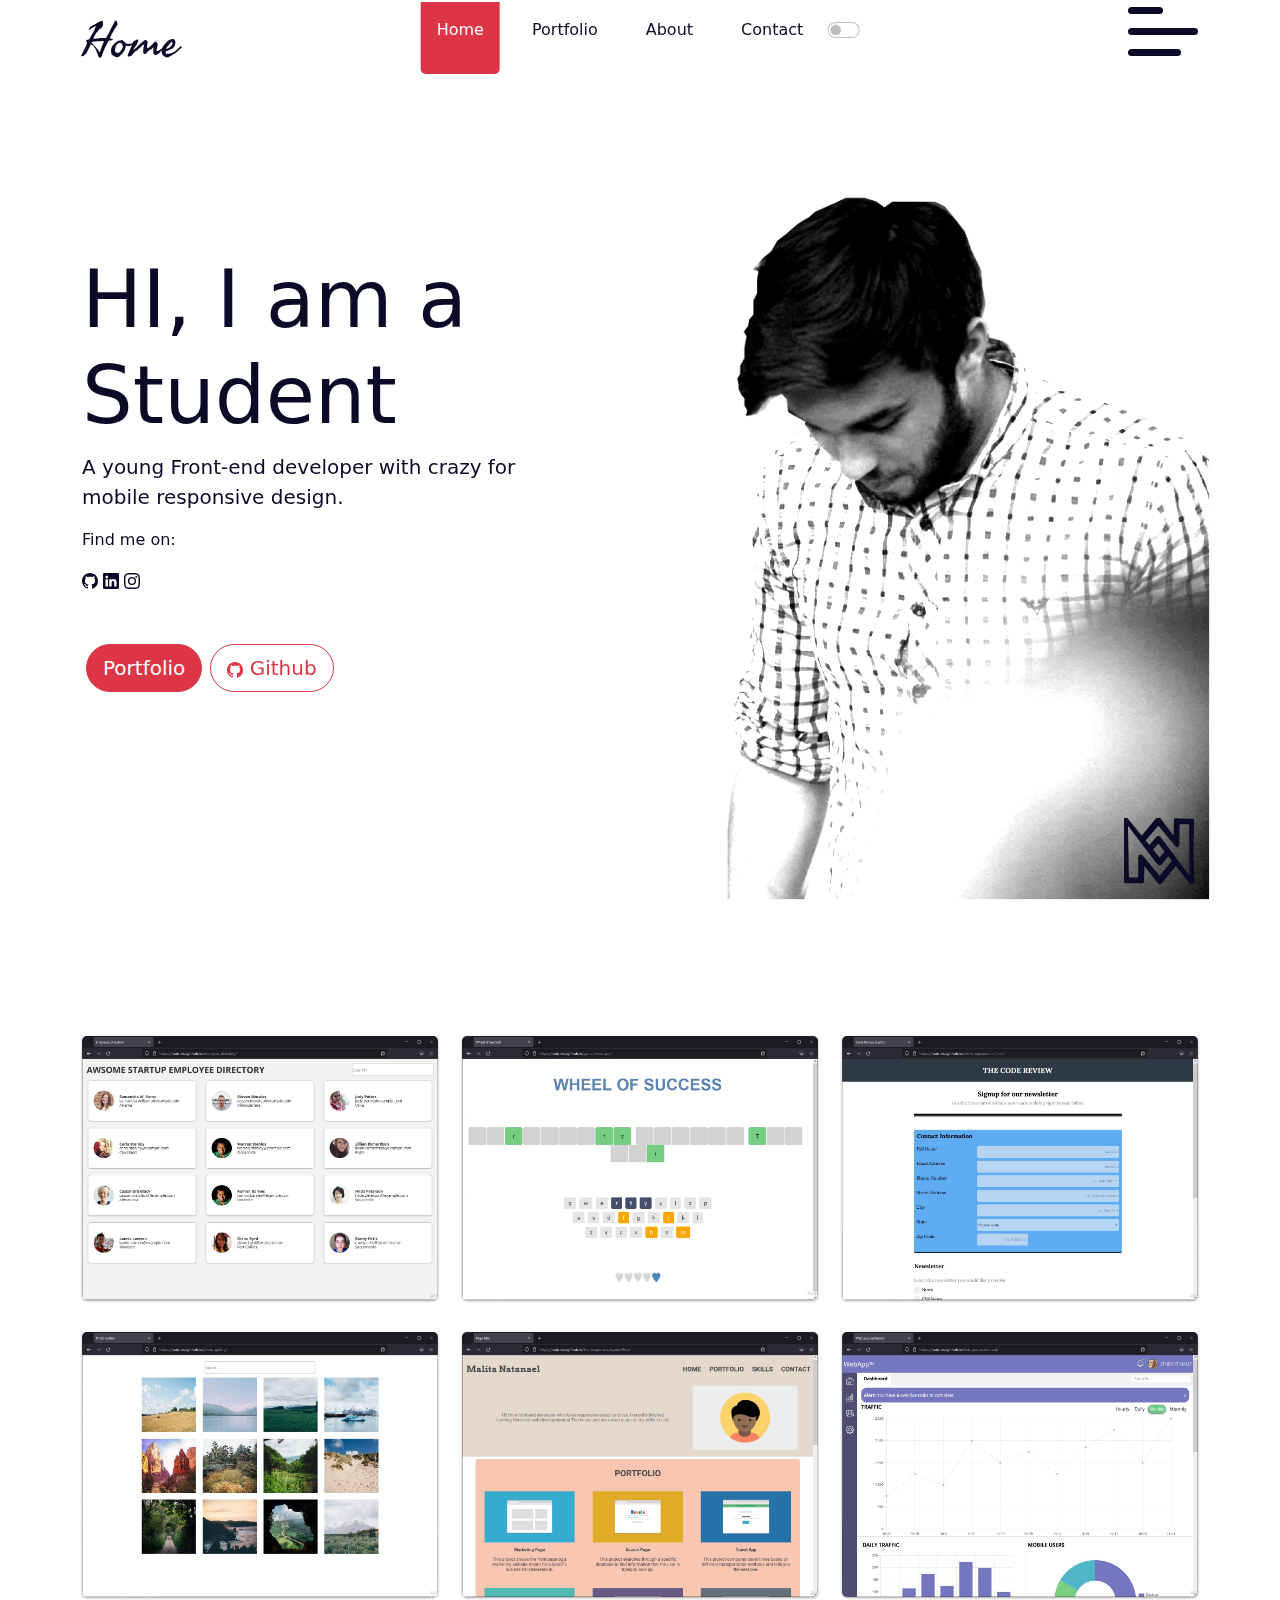
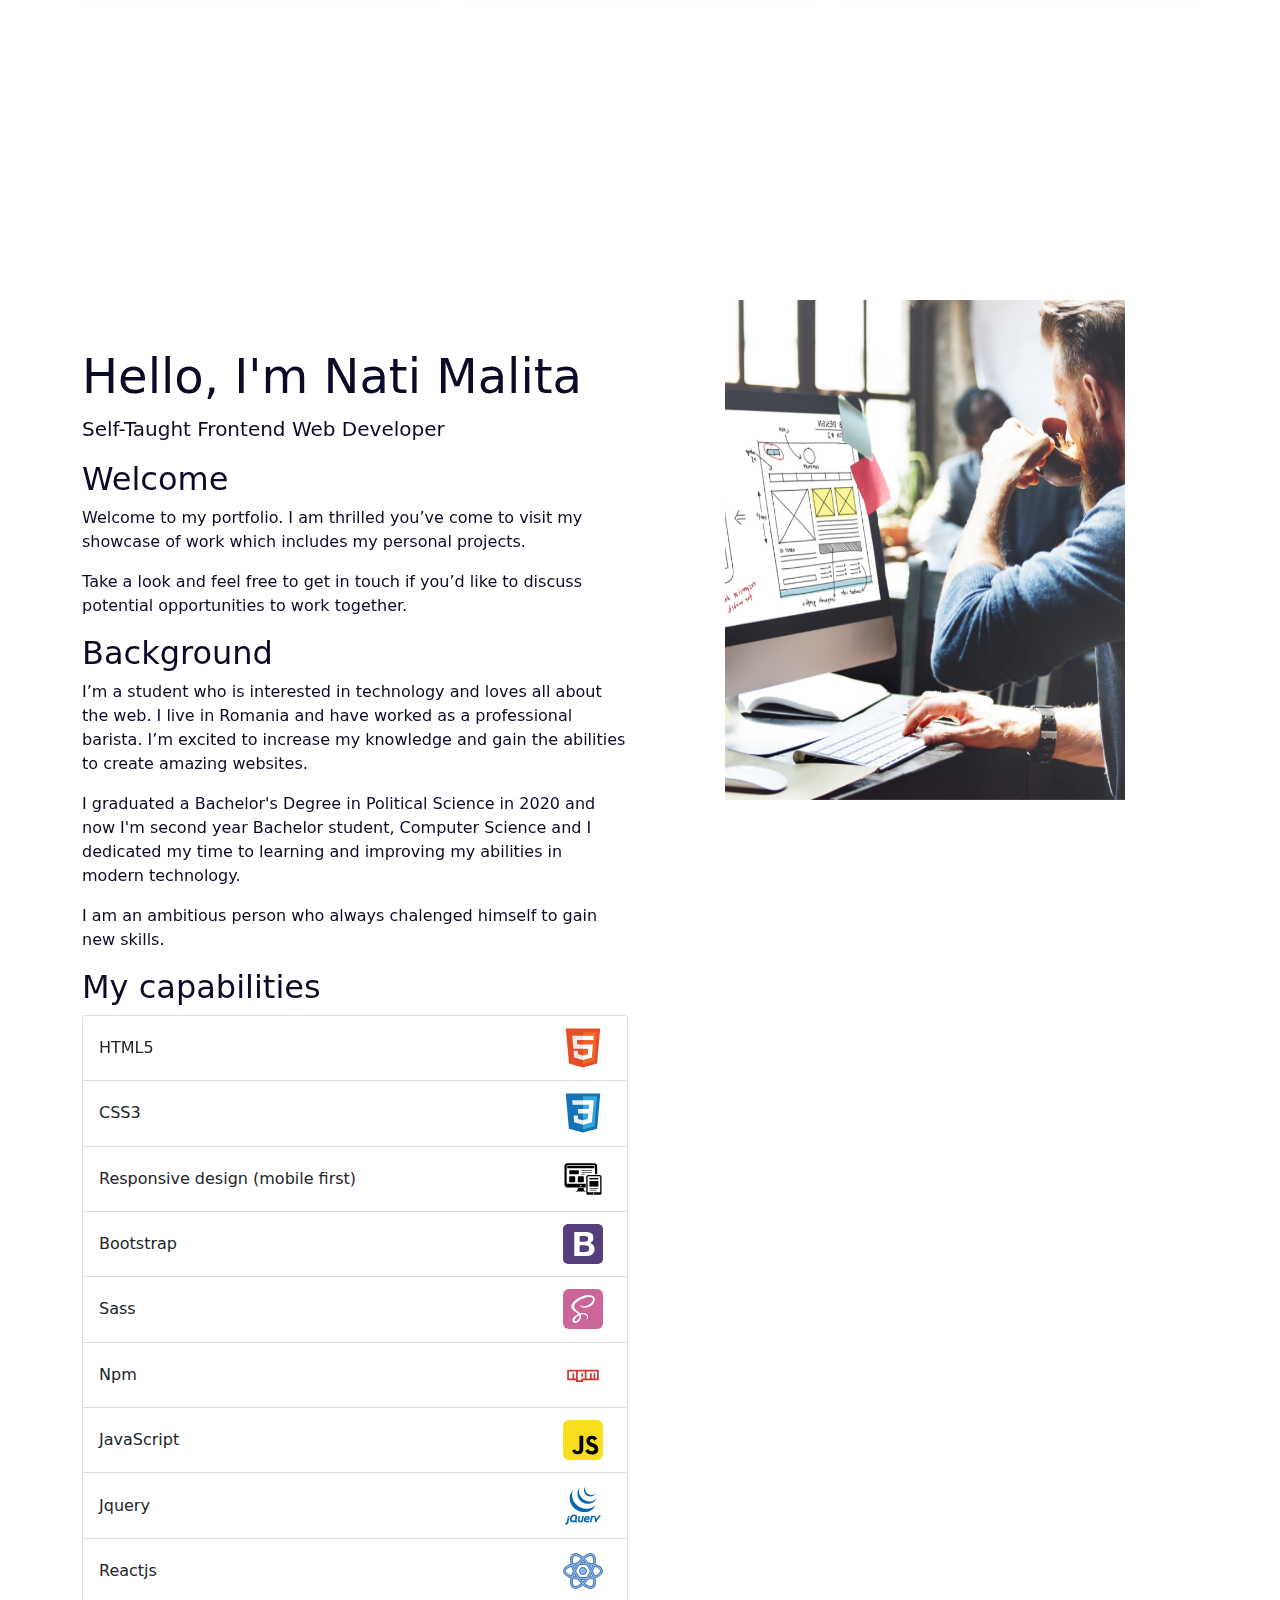
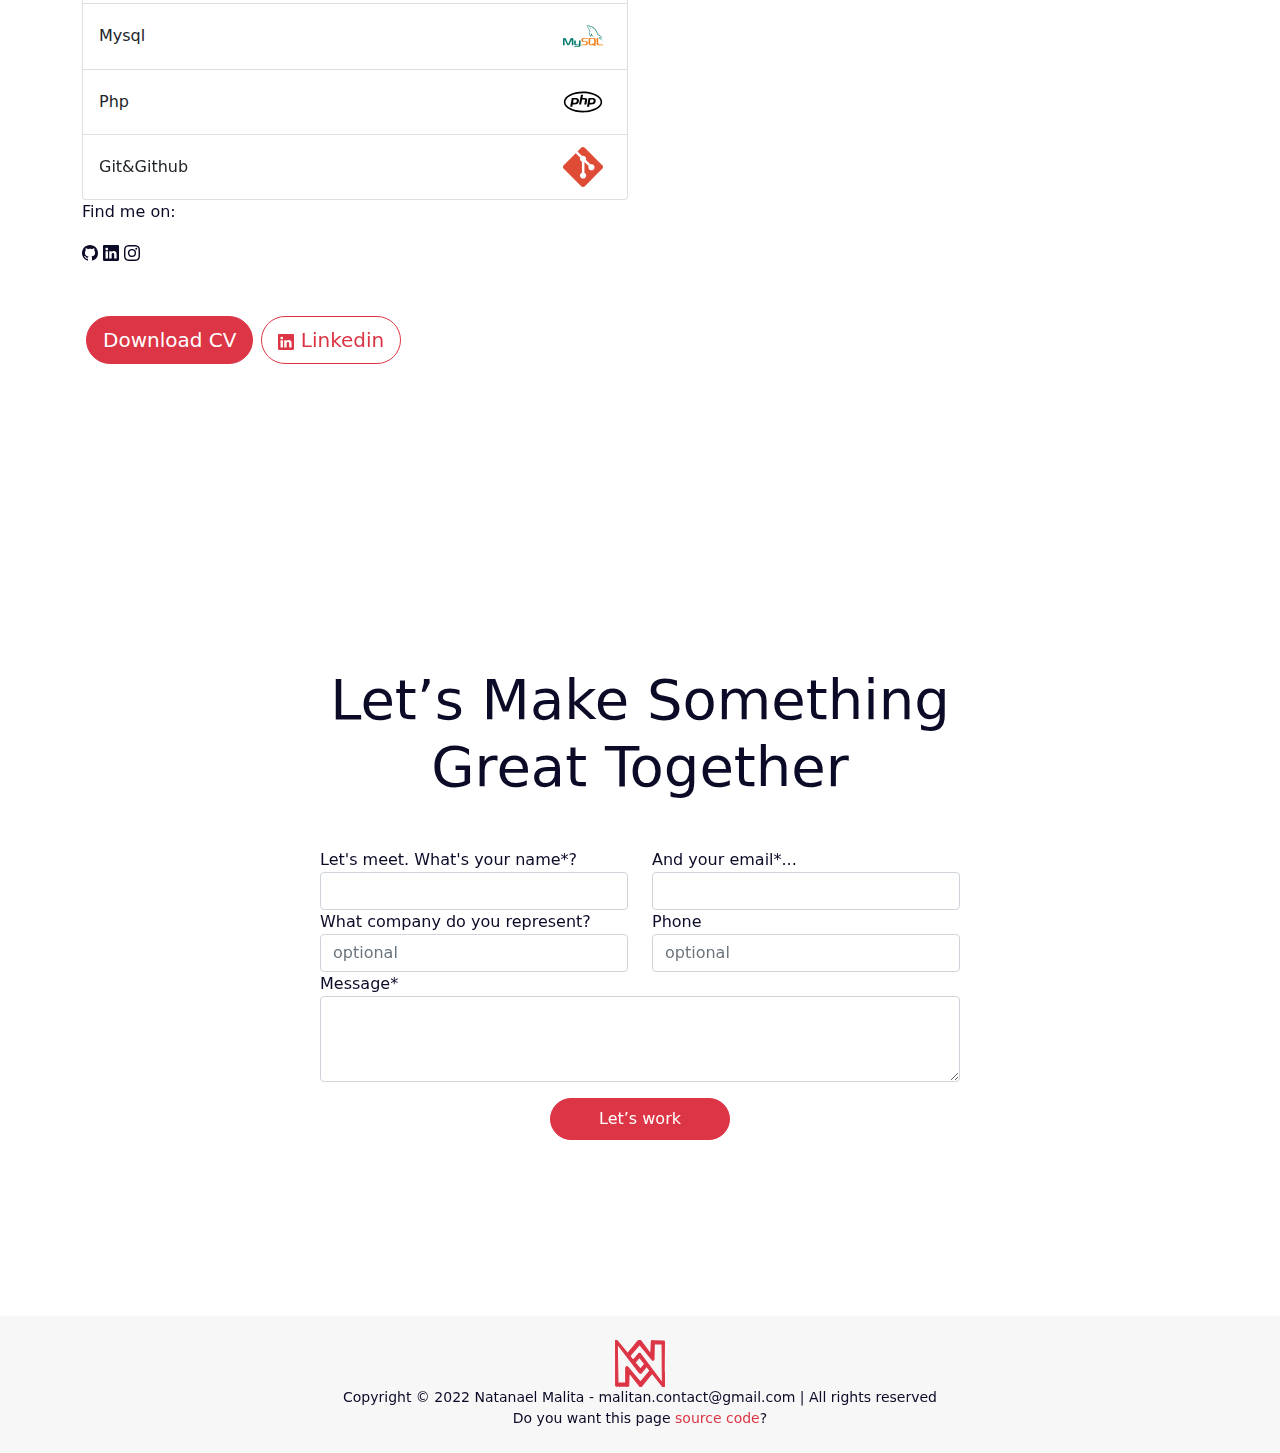
==== index.html @ 8d75c2e4 "copyright" ====
<!doctype html><html lang="en"><head><meta charset="UTF-8"/><meta http-equiv="X-UA-Compatible" content="IE=edge"/><meta name="viewport" content="width=device-width,initial-scale=1"/><title>Personal Portfolio</title><link rel="shortcut icon" href="assets/favicon.ico"><link rel="icon" type="image/png" sizes="16x16" href="assets/favicon-16x16.png"><link rel="icon" type="image/png" sizes="32x32" href="assets/favicon-32x32.png"><link rel="icon" type="image/png" sizes="48x48" href="assets/favicon-48x48.png"><link rel="manifest" href="assets/manifest.json"><meta name="mobile-web-app-capable" content="yes"><meta name="theme-color" content="#fff"><meta name="application-name" content="webpack-intro"><link rel="apple-touch-icon" sizes="57x57" href="assets/apple-touch-icon-57x57.png"><link rel="apple-touch-icon" sizes="60x60" href="assets/apple-touch-icon-60x60.png"><link rel="apple-touch-icon" sizes="72x72" href="assets/apple-touch-icon-72x72.png"><link rel="apple-touch-icon" sizes="76x76" href="assets/apple-touch-icon-76x76.png"><link rel="apple-touch-icon" sizes="114x114" href="assets/apple-touch-icon-114x114.png"><link rel="apple-touch-icon" sizes="120x120" href="assets/apple-touch-icon-120x120.png"><link rel="apple-touch-icon" sizes="144x144" href="assets/apple-touch-icon-144x144.png"><link rel="apple-touch-icon" sizes="152x152" href="assets/apple-touch-icon-152x152.png"><link rel="apple-touch-icon" sizes="167x167" href="assets/apple-touch-icon-167x167.png"><link rel="apple-touch-icon" sizes="180x180" href="assets/apple-touch-icon-180x180.png"><link rel="apple-touch-icon" sizes="1024x1024" href="assets/apple-touch-icon-1024x1024.png"><meta name="apple-mobile-web-app-capable" content="yes"><meta name="apple-mobile-web-app-status-bar-style" content="black-translucent"><meta name="apple-mobile-web-app-title" content="webpack-intro"><link rel="apple-touch-startup-image" media="(device-width: 320px) and (device-height: 568px) and (-webkit-device-pixel-ratio: 2) and (orientation: portrait)" href="assets/apple-touch-startup-image-640x1136.png"><link rel="apple-touch-startup-image" media="(device-width: 375px) and (device-height: 667px) and (-webkit-device-pixel-ratio: 2) and (orientation: portrait)" href="assets/apple-touch-startup-image-750x1334.png"><link rel="apple-touch-startup-image" media="(device-width: 414px) and (device-height: 896px) and (-webkit-device-pixel-ratio: 2) and (orientation: portrait)" href="assets/apple-touch-startup-image-828x1792.png"><link rel="apple-touch-startup-image" media="(device-width: 375px) and (device-height: 812px) and (-webkit-device-pixel-ratio: 3) and (orientation: portrait)" href="assets/apple-touch-startup-image-1125x2436.png"><link rel="apple-touch-startup-image" media="(device-width: 414px) and (device-height: 736px) and (-webkit-device-pixel-ratio: 3) and (orientation: portrait)" href="assets/apple-touch-startup-image-1242x2208.png"><link rel="apple-touch-startup-image" media="(device-width: 414px) and (device-height: 896px) and (-webkit-device-pixel-ratio: 3) and (orientation: portrait)" href="assets/apple-touch-startup-image-1242x2688.png"><link rel="apple-touch-startup-image" media="(device-width: 768px) and (device-height: 1024px) and (-webkit-device-pixel-ratio: 2) and (orientation: portrait)" href="assets/apple-touch-startup-image-1536x2048.png"><link rel="apple-touch-startup-image" media="(device-width: 834px) and (device-height: 1112px) and (-webkit-device-pixel-ratio: 2) and (orientation: portrait)" href="assets/apple-touch-startup-image-1668x2224.png"><link rel="apple-touch-startup-image" media="(device-width: 834px) and (device-height: 1194px) and (-webkit-device-pixel-ratio: 2) and (orientation: portrait)" href="assets/apple-touch-startup-image-1668x2388.png"><link rel="apple-touch-startup-image" media="(device-width: 1024px) and (device-height: 1366px) and (-webkit-device-pixel-ratio: 2) and (orientation: portrait)" href="assets/apple-touch-startup-image-2048x2732.png"><link rel="apple-touch-startup-image" media="(device-width: 810px) and (device-height: 1080px) and (-webkit-device-pixel-ratio: 2) and (orientation: portrait)" href="assets/apple-touch-startup-image-1620x2160.png"><link rel="apple-touch-startup-image" media="(device-width: 320px) and (device-height: 568px) and (-webkit-device-pixel-ratio: 2) and (orientation: landscape)" href="assets/apple-touch-startup-image-1136x640.png"><link rel="apple-touch-startup-image" media="(device-width: 375px) and (device-height: 667px) and (-webkit-device-pixel-ratio: 2) and (orientation: landscape)" href="assets/apple-touch-startup-image-1334x750.png"><link rel="apple-touch-startup-image" media="(device-width: 414px) and (device-height: 896px) and (-webkit-device-pixel-ratio: 2) and (orientation: landscape)" href="assets/apple-touch-startup-image-1792x828.png"><link rel="apple-touch-startup-image" media="(device-width: 375px) and (device-height: 812px) and (-webkit-device-pixel-ratio: 3) and (orientation: landscape)" href="assets/apple-touch-startup-image-2436x1125.png"><link rel="apple-touch-startup-image" media="(device-width: 414px) and (device-height: 736px) and (-webkit-device-pixel-ratio: 3) and (orientation: landscape)" href="assets/apple-touch-startup-image-2208x1242.png"><link rel="apple-touch-startup-image" media="(device-width: 414px) and (device-height: 896px) and (-webkit-device-pixel-ratio: 3) and (orientation: landscape)" href="assets/apple-touch-startup-image-2688x1242.png"><link rel="apple-touch-startup-image" media="(device-width: 768px) and (device-height: 1024px) and (-webkit-device-pixel-ratio: 2) and (orientation: landscape)" href="assets/apple-touch-startup-image-2048x1536.png"><link rel="apple-touch-startup-image" media="(device-width: 834px) and (device-height: 1112px) and (-webkit-device-pixel-ratio: 2) and (orientation: landscape)" href="assets/apple-touch-startup-image-2224x1668.png"><link rel="apple-touch-startup-image" media="(device-width: 834px) and (device-height: 1194px) and (-webkit-device-pixel-ratio: 2) and (orientation: landscape)" href="assets/apple-touch-startup-image-2388x1668.png"><link rel="apple-touch-startup-image" media="(device-width: 1024px) and (device-height: 1366px) and (-webkit-device-pixel-ratio: 2) and (orientation: landscape)" href="assets/apple-touch-startup-image-2732x2048.png"><link rel="apple-touch-startup-image" media="(device-width: 810px) and (device-height: 1080px) and (-webkit-device-pixel-ratio: 2) and (orientation: landscape)" href="assets/apple-touch-startup-image-2160x1620.png"><link rel="icon" type="image/png" sizes="228x228" href="assets/coast-228x228.png"><meta name="msapplication-TileColor" content="#fff"><meta name="msapplication-TileImage" content="assets/mstile-144x144.png"><meta name="msapplication-config" content="assets/browserconfig.xml"><link rel="yandex-tableau-widget" href="assets/yandex-browser-manifest.json"><script defer="defer" src="main.8b323dcb4fefa614bff6.js"></script><link href="main.css" rel="stylesheet"></head><body class="theme-light" data-bs-spy="scroll" data-bs-target=".custom-nav-group" data-bs-offset="100" tabindex="0"><nav id="navbar-main" class="navbar-custom fixed-top"><div class="container d-flex"><a class="navbar-brand" href="#portfolio">Portfolio</a><div class="nav-link custom-nav-group ms-auto navbar-links d-flex flex-column align-items-center flex-md-row align-items-md-stretch"><a class="nav-link custom-nav-link hook-logo" aria-current="page" href="#hero">Home</a> <a class="nav-link custom-nav-link" href="#portfolio">Portfolio</a> <a class="nav-link custom-nav-link" href="#about">About</a> <a class="nav-link custom-nav-link" href="#contact">Contact</a> <a class="nav-link custom-nav-link hook-logo-footer" href="#footer" style="display: none;"></a><div class="form-check form-switch my-3"><input class="form-check-input" type="checkbox" id="switch-theme"></div></div><label class="hamburger-label ms-auto" for="hamburger-button"><input type="checkbox" id="hamburger-button"/> <span></span> <span></span> <span></span></label></div></nav><header></header><section id="hero"><div class="container"><div class="row"><div class="col-lg-5 d-flex flex-column justify-content-lg-center my-5 hero-text-group"><h1 class="display-1 mt-5">HI, I am a <span>Student</span></h1><p class="lead">A young <strong>Front-end</strong> developer with crazy for mobile responsive design.</p><div class="find-me"><p>Find me on:</p><a href="https://github.com/nate-mal" target="_blank"><svg xmlns="http://www.w3.org/2000/svg" width="16" height="16" fill="currentColor" class="bi bi-github" viewBox="0 0 16 16"><path d="M8 0C3.58 0 0 3.58 0 8c0 3.54 2.29 6.53 5.47 7.59.4.07.55-.17.55-.38 0-.19-.01-.82-.01-1.49-2.01.37-2.53-.49-2.69-.94-.09-.23-.48-.94-.82-1.13-.28-.15-.68-.52-.01-.53.63-.01 1.08.58 1.23.82.72 1.21 1.87.87 2.33.66.07-.52.28-.87.51-1.07-1.78-.2-3.64-.89-3.64-3.95 0-.87.31-1.59.82-2.15-.08-.2-.36-1.02.08-2.12 0 0 .67-.21 2.2.82.64-.18 1.32-.27 2-.27.68 0 1.36.09 2 .27 1.53-1.04 2.2-.82 2.2-.82.44 1.1.16 1.92.08 2.12.51.56.82 1.27.82 2.15 0 3.07-1.87 3.75-3.65 3.95.29.25.54.73.54 1.48 0 1.07-.01 1.93-.01 2.2 0 .21.15.46.55.38A8.012 8.012 0 0 0 16 8c0-4.42-3.58-8-8-8z"/></svg> </a><a href="https://www.linkedin.com/in/natanael-malita-4b4841199" target="_blank"><svg xmlns="http://www.w3.org/2000/svg" width="16" height="16" fill="currentColor" class="bi bi-linkedin" viewBox="0 0 16 16"><path d="M0 1.146C0 .513.526 0 1.175 0h13.65C15.474 0 16 .513 16 1.146v13.708c0 .633-.526 1.146-1.175 1.146H1.175C.526 16 0 15.487 0 14.854V1.146zm4.943 12.248V6.169H2.542v7.225h2.401zm-1.2-8.212c.837 0 1.358-.554 1.358-1.248-.015-.709-.52-1.248-1.342-1.248-.822 0-1.359.54-1.359 1.248 0 .694.521 1.248 1.327 1.248h.016zm4.908 8.212V9.359c0-.216.016-.432.08-.586.173-.431.568-.878 1.232-.878.869 0 1.216.662 1.216 1.634v3.865h2.401V9.25c0-2.22-1.184-3.252-2.764-3.252-1.274 0-1.845.7-2.165 1.193v.025h-.016a5.54 5.54 0 0 1 .016-.025V6.169h-2.4c.03.678 0 7.225 0 7.225h2.4z"/></svg> </a><a href="https://www.instagram.com/natanaelmalita97/" target="_blank"><svg xmlns="http://www.w3.org/2000/svg" width="16" height="16" fill="currentColor" class="bi bi-instagram" viewBox="0 0 16 16"><path d="M8 0C5.829 0 5.556.01 4.703.048 3.85.088 3.269.222 2.76.42a3.917 3.917 0 0 0-1.417.923A3.927 3.927 0 0 0 .42 2.76C.222 3.268.087 3.85.048 4.7.01 5.555 0 5.827 0 8.001c0 2.172.01 2.444.048 3.297.04.852.174 1.433.372 1.942.205.526.478.972.923 1.417.444.445.89.719 1.416.923.51.198 1.09.333 1.942.372C5.555 15.99 5.827 16 8 16s2.444-.01 3.298-.048c.851-.04 1.434-.174 1.943-.372a3.916 3.916 0 0 0 1.416-.923c.445-.445.718-.891.923-1.417.197-.509.332-1.09.372-1.942C15.99 10.445 16 10.173 16 8s-.01-2.445-.048-3.299c-.04-.851-.175-1.433-.372-1.941a3.926 3.926 0 0 0-.923-1.417A3.911 3.911 0 0 0 13.24.42c-.51-.198-1.092-.333-1.943-.372C10.443.01 10.172 0 7.998 0h.003zm-.717 1.442h.718c2.136 0 2.389.007 3.232.046.78.035 1.204.166 1.486.275.373.145.64.319.92.599.28.28.453.546.598.92.11.281.24.705.275 1.485.039.843.047 1.096.047 3.231s-.008 2.389-.047 3.232c-.035.78-.166 1.203-.275 1.485a2.47 2.47 0 0 1-.599.919c-.28.28-.546.453-.92.598-.28.11-.704.24-1.485.276-.843.038-1.096.047-3.232.047s-2.39-.009-3.233-.047c-.78-.036-1.203-.166-1.485-.276a2.478 2.478 0 0 1-.92-.598 2.48 2.48 0 0 1-.6-.92c-.109-.281-.24-.705-.275-1.485-.038-.843-.046-1.096-.046-3.233 0-2.136.008-2.388.046-3.231.036-.78.166-1.204.276-1.486.145-.373.319-.64.599-.92.28-.28.546-.453.92-.598.282-.11.705-.24 1.485-.276.738-.034 1.024-.044 2.515-.045v.002zm4.988 1.328a.96.96 0 1 0 0 1.92.96.96 0 0 0 0-1.92zm-4.27 1.122a4.109 4.109 0 1 0 0 8.217 4.109 4.109 0 0 0 0-8.217zm0 1.441a2.667 2.667 0 1 1 0 5.334 2.667 2.667 0 0 1 0-5.334z"/></svg></a></div><div class="d-flex flex-column align-items-center align-items-md-start"><div class="mt-5"><a href="#portfolio" class="btn btn-danger btn-lg m-1">Portfolio </a><a href="https://github.com/nate-mal" target="_blank" class="btn btn-outline-danger btn-lg m-1"><svg xmlns="http://www.w3.org/2000/svg" width="16" height="16" fill="currentColor" class="bi bi-github" viewBox="0 0 16 16"><path d="M8 0C3.58 0 0 3.58 0 8c0 3.54 2.29 6.53 5.47 7.59.4.07.55-.17.55-.38 0-.19-.01-.82-.01-1.49-2.01.37-2.53-.49-2.69-.94-.09-.23-.48-.94-.82-1.13-.28-.15-.68-.52-.01-.53.63-.01 1.08.58 1.23.82.72 1.21 1.87.87 2.33.66.07-.52.28-.87.51-1.07-1.78-.2-3.64-.89-3.64-3.95 0-.87.31-1.59.82-2.15-.08-.2-.36-1.02.08-2.12 0 0 .67-.21 2.2.82.64-.18 1.32-.27 2-.27.68 0 1.36.09 2 .27 1.53-1.04 2.2-.82 2.2-.82.44 1.1.16 1.92.08 2.12.51.56.82 1.27.82 2.15 0 3.07-1.87 3.75-3.65 3.95.29.25.54.73.54 1.48 0 1.07-.01 1.93-.01 2.2 0 .21.15.46.55.38A8.012 8.012 0 0 0 16 8c0-4.42-3.58-8-8-8z"/></svg> Github</a></div></div></div><div id="avatar" class="avatar-wrapper col-lg"><img class="avatar"/> <svg class="logo" xmlns="http://www.w3.org/2000/svg" viewBox="0 0 234.786 220.517"><g data-name="Layer 2"><g fill="currentColor" data-name="Layer 1"><path class="path" stroke="currentColor" stroke-width="5" d="M58.243 219.092H5.323c-.4-.611-1.76-.513-3.06-1.613a6.852 6.852 0 0 1-2-4.178V9.217c-.876-3.5.5-7.259 3.22-8.8a5.194 5.194 0 0 1 6.48 2.2l109.52 134.152 20.88-24.777 9.12 11.142-26.2 32.25a7.048 7.048 0 0 1-4.32 1.026 8.534 8.534 0 0 1-6-3.959l-102.24-134 3.24 183.533h36.26v-69.638c.45-2.639 1.46-5.278 3.34-6.6a4.511 4.511 0 0 1 6.12.88l59.76 70.862 46.08-54.979 10.08 12.315-49.4 61.088a7.73 7.73 0 0 1-6 3.225 8.1 8.1 0 0 1-6.48-4.105l-47.52-61.573-1.48 58.5a8.234 8.234 0 0 1-2.16 4.692c-1.82 1.879-3.86 1.818-4.32 2.441Z" data-name="Path 60"/><path class="path" stroke="currentColor" stroke-width="5" d="m176.887 1.635 52.91.781a4.059 4.059 0 0 1 3.05.988 6.292 6.292 0 0 1 1.94 4.209l-2 203.753c.92 3.189-.2 6.722-2.638 8.327s-5.473.806-7.152-1.885q-54-67.787-108.11-135.563l-21.12 24.511-9-11.256 26.47-31.82a7.077 7.077 0 0 1 4.33-.964 8.6 8.6 0 0 1 6 4.038l100.92 135.303-1.49-183.231-36.71-.976-1.05 69.825a6.8 6.8 0 0 1-2.687 6.632 4.486 4.486 0 0 1-6-1.044l-59.063-71.582L68.867 75.9l-10-12.445 50-60.321A7.657 7.657 0 0 1 114.937 0a8.183 8.183 0 0 1 6.44 4.2l46.91 62.224 2-58.393a8.11 8.11 0 0 1 2.2-4.648 5.63 5.63 0 0 1 4.4-1.745Z" data-name="Path 61"/></g></g></svg></div></div></div></section><section id="portfolio"></section><section id="about"><div class="container"><div class="row"><div class="col-lg-6 d-flex flex-column justify-content-lg-center my-5 hero-text-group"><h1 class="display-5">Hello, I'm <span>Nati Malita</span></h1><p class="lead">Self-Taught Frontend Web Developer</p><h2>Welcome</h2><p>Welcome to my portfolio. I am thrilled you’ve come to visit my showcase of work which includes my personal projects.</p><p>Take a look and feel free to get in touch if you’d like to discuss potential opportunities to work together.</p><article><h2>Background</h2><p>I’m a student who is interested in technology and loves all about the web. I live in Romania and have worked as a professional barista. I’m excited to increase my knowledge and gain the abilities to create amazing websites.</p><p>I graduated a Bachelor's Degree in Political Science in 2020 and now I'm second year Bachelor student, Computer Science and I dedicated my time to learning and improving my abilities in modern technology.</p><p>I am an ambitious person who always chalenged himself to gain new skills.</p></article><article><h2>My capabilities</h2><ul class="list-group"><li class="list-group-item d-flex justify-content-between align-items-center">HTML5 <span class="badge"><svg xmlns="http://www.w3.org/2000/svg" viewBox="0 0 128 128"><path fill="#E44D26" d="M19.037 113.876l-10.005-112.215h109.936l-10.016 112.198-45.019 12.48z"/><path fill="#F16529" d="M64 116.8l36.378-10.086 8.559-95.878h-44.937z"/><path fill="#EBEBEB" d="M64 52.455h-18.212l-1.258-14.094h19.47v-13.762h-34.511l.33 3.692 3.382 37.927h30.799zM64 88.198l-.061.017-15.327-4.14-.979-10.975h-13.817l1.928 21.609 28.193 7.826.063-.017z"/><path fill="#fff" d="M63.952 52.455v13.763h16.947l-1.597 17.849-15.35 4.143v14.319l28.215-7.82.207-2.325 3.234-36.233.335-3.696h-3.708zM63.952 24.599v13.762h33.244l.276-3.092.628-6.978.329-3.692z"/></svg></span></li><li class="list-group-item d-flex justify-content-between align-items-center">CSS3 <span class="badge"><svg xmlns="http://www.w3.org/2000/svg" viewBox="0 0 128 128"><path fill="#1572B6" d="M18.814 114.123l-10.054-112.771h110.48l-10.064 112.754-45.243 12.543-45.119-12.526z"/><path fill="#33A9DC" d="M64.001 117.062l36.559-10.136 8.601-96.354h-45.16v106.49z"/><path fill="#fff" d="M64.001 51.429h18.302l1.264-14.163h-19.566v-13.831h34.681999999999995l-.332 3.711-3.4 38.114h-30.95v-13.831z"/><path fill="#EBEBEB" d="M64.083 87.349l-.061.018-15.403-4.159-.985-11.031h-13.882l1.937 21.717 28.331 7.863.063-.018v-14.39z"/><path fill="#fff" d="M81.127 64.675l-1.666 18.522-15.426 4.164v14.39l28.354-7.858.208-2.337 2.406-26.881h-13.876z"/><path fill="#EBEBEB" d="M64.048 23.435v13.831000000000001h-33.407999999999994l-.277-3.108-.63-7.012-.331-3.711h34.646zM64.001 51.431v13.831000000000001h-15.209l-.277-3.108-.631-7.012-.33-3.711h16.447z"/></svg></span></li><li class="list-group-item d-flex justify-content-between align-items-center">Responsive design (mobile first) <span class="badge"><svg xmlns="http://www.w3.org/2000/svg" enable-background="new 0 0 68 68" viewBox="0 0 68 68"><path d="M39.04999 54.85503c0 .28003-.22998.5-.5.5H22.06c-.27002 0-.5-.21997-.5-.5 0-.27002.22998-.5.5-.5 1 0 1.75-.31006 2.29999-.94995.95001-1.1001 1.03998-2.92004 1-4.01001H35.25c-.04004 1.09998.06 2.91992 1 4.02002.54999.62988 1.29999.93994 2.29999.93994C38.82001 54.35503 39.04999 54.58501 39.04999 54.85503zM53.20001 7.05498H7.40997c-2.70996 0-4.89996 2.19006-4.89996 4.90002v31.54004c0 2.70996 2.19 4.90002 4.89996 4.90002h31.17004v-6.13013H7.40997c-.66998 0-1.21997-.54993-1.21997-1.22998V11.95501c0-.68005.54999-1.22998 1.21997-1.22998h45.79004c.66998 0 1.21997.54993 1.21997 1.22998v14.04004h3.67999V11.95501C58.09998 9.24505 55.90997 7.05498 53.20001 7.05498zM30.31 44.02495c.71002 0 1.28998.58008 1.28998 1.31006 0 .71997-.57996 1.30005-1.28998 1.30005-.72998 0-1.31-.58008-1.31-1.30005C29 44.60503 29.58002 44.02495 30.31 44.02495z"/><path d="M53.41998,11.95501v3.80994H7.19v-3.80994c0-0.12,0.09998-0.22998,0.21997-0.22998h45.79004
              C53.32001,11.72503,53.41998,11.83501,53.41998,11.95501z"/><rect width="18.167" height="1" x="31.24" y="18.768"/><path d="M26.8986,20.26822v4.5c0,0.55228-0.44772,1-1,1H11.56858c-0.55229,0-1-0.44772-1-1v-4.5c0-0.55228,0.44771-1,1-1H25.8986
              C26.45088,19.26822,26.8986,19.71593,26.8986,20.26822z"/><rect width="18.167" height="1" x="31.24" y="22.018"/><rect width="5.687" height="1" x="31.24" y="25.268"/><path d="M35.40331 30.26844v8.19007c0 .55228-.44772 1-1 1H26.2033c-.55228 0-1-.44772-1-1v-8.19007c0-.55228.44772-1 1-1h8.20001C34.95559 29.26844 35.40331 29.71616 35.40331 30.26844zM20.76587 30.26844v8.19007c0 .55228-.44772 1-1 1h-8.20001c-.55229 0-1-.44772-1-1v-8.19007c0-.55228.44771-1 1-1h8.20001C20.31816 29.26844 20.76587 29.71616 20.76587 30.26844zM62.48999 26.99505H42.58002c-1.65002 0-3 1.33997-3 3V57.945c0 1.65002 1.34998 3 3 3h19.90997c1.65997 0 3-1.34998 3-3V29.99505C65.48999 28.33501 64.14996 26.99505 62.48999 26.99505zM52 59.76494c-.59003 0-1.07001-.47998-1.07001-1.06995 0-.59998.47998-1.07996 1.07001-1.07996.59998 0 1.08002.47998 1.08002 1.07996C53.08002 59.28496 52.59998 59.76494 52 59.76494zM63.23999 55.445c0 .55005-.44 1-1 1H42.83002c-.55005 0-1-.44995-1-1V30.49505c0-.55994.44995-1 1-1h19.40997c.56 0 1 .44006 1 1V55.445z"/><rect width="15.17" height="9.435" x="44.953" y="37.457"/><rect width="15.17" height="2.506" x="44.953" y="32.223"/><rect width="12.32" height="1" x="44.95" y="52.395"/><rect width="15.17" height="1" x="44.95" y="49.395"/></svg></span></li><li class="list-group-item d-flex justify-content-between align-items-center">Bootstrap <span class="badge"><svg xmlns="http://www.w3.org/2000/svg" width="2500" height="2500" preserveAspectRatio="xMinYMin meet" viewBox="0 0 256 256"><path fill="#563D7C" d="M0 222.991C0 241.223 14.779 256 33.009 256H222.99C241.223 256 256 241.221 256 222.991V33.01C256 14.777 241.221 0 222.991 0H33.01C14.777 0 0 14.779 0 33.009V222.99z"/><path fill="#FFF" d="M106.158 113.238V76.985h31.911c3.04 0 5.97.253 8.792.76 2.822.506 5.319 1.41 7.49 2.713 2.17 1.303 3.907 3.112 5.21 5.427 1.302 2.316 1.954 5.283 1.954 8.9 0 6.513-1.954 11.217-5.862 14.111-3.907 2.895-8.9 4.342-14.979 4.342h-34.516zM72.075 50.5v155h75.112c6.947 0 13.713-.868 20.298-2.605 6.585-1.737 12.446-4.414 17.584-8.032 5.137-3.618 9.226-8.286 12.265-14.002 3.04-5.717 4.559-12.483 4.559-20.298 0-9.697-2.352-17.982-7.055-24.856-4.704-6.875-11.832-11.687-21.384-14.437 6.947-3.328 12.194-7.598 15.74-12.808 3.545-5.21 5.318-11.722 5.318-19.538 0-7.236-1.194-13.314-3.582-18.235-2.388-4.92-5.753-8.864-10.095-11.831-4.341-2.967-9.551-5.102-15.63-6.404-6.078-1.303-12.808-1.954-20.189-1.954H72.075zm34.083 128.515v-42.549h37.121c7.381 0 13.315 1.7 17.802 5.102 4.486 3.401 6.73 9.081 6.73 17.041 0 4.053-.688 7.381-2.063 9.986-1.375 2.605-3.22 4.668-5.536 6.187-2.315 1.52-4.993 2.605-8.032 3.257-3.04.65-6.223.976-9.552.976h-36.47z"/></svg></span></li><li class="list-group-item d-flex justify-content-between align-items-center">Sass <span class="badge"><svg xmlns="http://www.w3.org/2000/svg" aria-label="Sass" viewBox="0 0 512 512"><rect width="512" height="512" fill="#c69" rx="15%"/><path fill="#fff" d="M258,88c-96,33-158,100-152,140s66,72,93,93h0c-35,18-79,45-78,80,2,48,54,33,76,19s44-53,30-94c31-8,58,2,66,8,31,22,15,47,4,51s-4,6,3,4,22-12,22-29c0-43-46-63-103-48-33-35-78-51-76-89,1-14,6-50,95-95s152-27,144,14c-12,62-120,104-158,68-2-4-9-7-5,4,20,50,182,27,189-79C410,79,329,64,258,88ZM172,408c-25,8-24-8-23-14,3-17,17-38,59-59C220,373,193,402,172,408Z"/></svg></span></li><li class="list-group-item d-flex justify-content-between align-items-center">Npm <span class="badge"><svg xmlns="http://www.w3.org/2000/svg" aria-label="npm" viewBox="0 0 512 512"><rect width="512" height="512" fill="#fff" rx="15%"/><path fill="none" stroke="#cb3837" stroke-width="22" d="M166 333h90m146-101v68m-45-68v68m-112-68v45m-11 34h213V199H65v112h113V210m-45 22v68m157-90v90"/></svg></span></li><li class="list-group-item d-flex justify-content-between align-items-center">JavaScript <span class="badge"><svg xmlns="http://www.w3.org/2000/svg" aria-label="JavaScript" viewBox="0 0 512 512"><rect width="512" height="512" fill="#f7df1e" rx="15%"/><path d="m324,370c10,17 24,29 47,29 20,0 33,-10 33,-24 0,-16 -13,-22 -35,-32l-12,-5c-35,-15 -58,-33 -58,-72 0,-36 27,-64 70,-64 31,0 53,11 68,39l-37,24c-8,-15 -17,-21 -31,-21 -14,0 -23,9 -23,21 0,14 9,20 30,29l12,5c41,18 64,35 64,76 0,43 -34,67 -80,67 -45,0 -74,-21 -88,-49zm-170,4c8,13 14,25 31,25 16,0 26,-6 26,-30V203h48v164c0,50 -29,72 -72,72 -39,0 -61,-20 -72,-44z"/></svg></span></li><li class="list-group-item d-flex justify-content-between align-items-center">Jquery <span class="badge"><svg xmlns="http://www.w3.org/2000/svg" viewBox="0 0 128 128"><path fill="#0868AC" d="M47.961 79.02l.193.094.344.166c.439.209.882.416 1.329.615l.281.125c.513.225 1.029.439 1.551.645l.378.148c.482.188.972.37 1.463.543l.184.063c.539.188 1.083.363 1.632.534l.395.117c.558.169 1.109.37 1.685.477 36.554 6.665 47.171-21.967 47.171-21.967-8.918 11.618-24.747 14.683-39.745 11.271-.568-.128-1.12-.306-1.674-.47l-.417-.126c-.541-.166-1.079-.341-1.612-.524l-.221-.08c-.478-.168-.951-.346-1.421-.527l-.398-.156c-.516-.203-1.028-.416-1.534-.638l-.307-.136c-.435-.197-.866-.396-1.294-.602l-.375-.18c-.336-.164-.669-.339-1.001-.51l-.668-.35c-.405-.217-.803-.442-1.199-.673l-.405-.226c-.527-.311-1.048-.632-1.563-.958l-.421-.28c-.374-.241-.746-.486-1.112-.739l-.358-.252c-.354-.25-.704-.503-1.051-.76l-.466-.353c-.318-.243-.635-.488-.948-.74l-.423-.34c-.398-.328-.792-.657-1.182-.995l-.129-.109c-.423-.368-.836-.747-1.244-1.127l-.35-.337c-.303-.287-.6-.577-.893-.874l-.35-.35c-.372-.381-.737-.767-1.095-1.158l-.054-.058c-.379-.414-.749-.837-1.111-1.264l-.291-.346c-.27-.325-.538-.655-.799-.988l-.293-.364c-.315-.408-.622-.815-.923-1.229-8.326-11.358-11.318-27.023-4.663-39.888l-5.899 7.482c-7.559 10.863-6.617 24.997-.844 36.541l.423.821.271.52.168.299.301.539c.179.316.362.63.55.944l.315.519c.208.336.421.668.64 1l.272.422c.301.448.609.896.926 1.336l.027.035.156.211c.275.379.558.753.844 1.123l.318.404c.255.321.516.641.78.959l.298.355c.355.419.717.835 1.087 1.242l.022.023.042.046c.36.394.73.778 1.104 1.164l.354.357c.29.292.584.579.882.865l.361.343c.397.374.798.741 1.208 1.101l.02.015.21.18c.361.312.729.623 1.099.928l.455.362c.302.242.608.481.916.716l.489.372c.34.25.682.496 1.027.737l.375.266.103.073c.328.226.663.442.998.659l.432.288c.513.325 1.035.646 1.562.956l.432.244c.388.223.777.442 1.172.656l.648.336.84.437zM51.654 42.225c.819 1.174 1.726 2.57 2.813 3.514.394.434.806.856 1.226 1.273l.324.318c.409.396.824.785 1.252 1.164l.052.044.012.013c.475.416.965.816 1.463 1.21l.333.26c.5.383 1.009.759 1.531 1.118l.045.033.698.46.332.22c.373.238.75.472 1.135.694l.16.093c.331.191.667.379 1.003.561l.356.187.702.363.106.048c.482.237.968.465 1.464.682l.323.133c.396.168.797.333 1.199.487l.514.188c.366.136.732.26 1.102.383l.499.16c.526.163 1.045.369 1.593.46 28.222 4.677 34.738-17.054 34.738-17.054-5.874 8.459-17.248 12.494-29.386 9.344-.539-.142-1.071-.295-1.598-.462l-.481-.155c-.375-.121-.748-.25-1.118-.385l-.504-.188c-.405-.156-.807-.317-1.204-.485l-.324-.138c-.498-.217-.989-.445-1.472-.685l-.739-.376-.426-.219c-.314-.17-.626-.348-.934-.527l-.223-.127c-.383-.223-.759-.453-1.132-.689l-.341-.229-.732-.484c-.521-.359-1.027-.734-1.525-1.115l-.343-.271c-5.313-4.193-9.524-9.927-11.527-16.428-2.098-6.74-1.646-14.308 1.989-20.449l-4.466 6.306c-5.466 7.865-5.169 18.396-.905 26.715.714 1.393 1.517 2.747 2.416 4.035zM81.401 32.494l.701.243.309.098c.333.104.662.226 1.005.29 15.583 3.011 19.811-7.997 20.936-9.617-3.703 5.331-9.925 6.61-17.56 4.757-.603-.146-1.266-.363-1.848-.57-.745-.266-1.479-.568-2.193-.91-1.356-.652-2.648-1.441-3.846-2.347-6.832-5.185-11.076-15.072-6.618-23.126l-2.412 3.324c-3.222 4.743-3.539 10.633-1.303 15.869 2.358 5.56 7.19 9.92 12.829 11.989zM66.359 96.295h-4.226c-.234 0-.467.188-.517.417l-1.5 6.94-1.5 6.94c-.049.229-.282.417-.516.417h-2.991c-2.959 0-2.617-2.047-2.011-4.851l.018-.085.066-.354.012-.066.135-.72.145-.771.154-.785.682-3.332.683-3.332c.047-.23-.107-.419-.341-.419h-4.337c-.234 0-.466.188-.514.418l-.933 4.424-.932 4.425-.002.006-.086.412c-1.074 4.903-.79 9.58 5.048 9.727l.17.003h9.163c.234 0 .467-.188.516-.417l1.976-9.289 1.976-9.29c.049-.23-.103-.417-.338-.418zM21.103 96.246h-4.64c-.235 0-.469.188-.521.416l-.44 1.942-.44 1.942c-.051.229.098.416.333.416h4.676c.235 0 .468-.188.518-.417l.425-1.941.425-1.941c.049-.229-.101-.417-.336-.417zM19.757 102.29h-4.677c-.234 0-.469.188-.521.416l-.657 2.91-.656 2.909-.183.834-.631 2.97-.63 2.971c-.049.229-.15.599-.225.821 0 0-.874 2.6-2.343 2.57l-.184-.004-1.271-.023h-.001c-.234-.003-.469.18-.524.407l-.485 2.039-.484 2.038c-.055.228.093.416.326.42.833.01 2.699.031 3.828.031 3.669 0 5.604-2.033 6.843-7.883l1.451-6.714 1.361-6.297c.049-.227-.103-.415-.337-.415zM105.874 100.716l-.194-.801-.191-.82-.097-.414c-.38-1.477-1.495-2.328-3.917-2.328l-3.77-.004-3.472-.005h-3.907c-.234 0-.466.188-.515.417l-.173.816-.204.964-.057.271-1.759 8.24-1.67 7.822c-.05.23-.066.512-.038.626.028.115.479.209.713.209h3.524c.235 0 .532-.042.66-.094s.317-.513.364-.742l.626-3.099.627-3.1.001-.005.084-.413.76-3.56.671-3.144c.05-.229.281-.416.515-.417l11.089-.005c.235.002.383-.185.33-.414zM120.149 93.476l-.854.003h-3.549c-.235 0-.536.159-.667.353l-7.849 11.498c-.132.194-.283.166-.335-.062l-.578-2.533c-.052-.229-.287-.416-.522-.416h-5.045c-.235 0-.374.184-.31.409l2.261 7.921c.064.226.069.596.011.824l-.985 3.833c-.059.228.085.413.32.413h4.987c.234 0 .474-.186.532-.413l.986-3.833c.058-.229.221-.567.363-.755l12.742-16.911c.142-.188.065-.341-.169-.339l-1.339.008zM80.063 103.395v-.004c-.029.254-.264.441-.499.441h-6.397c-.222 0-.334-.15-.301-.336l.006-.015-.004.002.003-.021.029-.109c.611-1.624 1.855-2.69 4.194-2.69 2.634-.001 3.148 1.285 2.969 2.732zm-1.877-7.384c-8.211 0-10.157 4.984-11.249 10.015-1.091 5.128-.998 9.921 7.5 9.921h1.03l.256-.001h.06l1.02-.003h.018c2.244-.009 4.495-.026 5.406-.033.233-.004.461-.191.509-.42l.344-1.681.067-.327.41-2.006c.047-.229-.106-.418-.341-.418h-7.639c-3.039 0-3.941-.807-3.608-3.181h12.211l-.001.001.008-.001c.194-.003.374-.137.445-.315l.029-.106-.001.001c1.813-6.839 1.293-11.445-6.474-11.446zM39.376 103.369l-.116.409v.001l-.922 3.268-.922 3.267c-.063.227-.308.411-.543.411h-4.88c-3.702 0-4.604-2.896-3.702-7.166.901-4.368 2.668-7.083 6.312-7.358 4.98-.376 5.976 3.126 4.773 7.168zm3.348 7.105s2.301-5.588 2.823-8.814c.713-4.319-1.45-10.585-9.804-10.585-8.306 0-11.914 5.981-13.29 12.484-1.376 6.55.427 12.293 8.686 12.246l6.516-.024 6.089-.022c.234-.002.474-.188.534-.414l1.061-4.046c.059-.228-.084-.414-.319-.416l-1.017-.006-1.017-.006c-.199-.001-.313-.131-.289-.302l.027-.095zM83.844 106.733c0 .155-.125.281-.28.281-.154 0-.28-.126-.28-.281 0-.154.125-.279.28-.279.155 0 .28.125.28.279z"/></svg></span></li><li class="list-group-item d-flex justify-content-between align-items-center">Reactjs <span class="badge"><svg xmlns="http://www.w3.org/2000/svg" viewBox="0 0 40 40" width="16px" height="16px"><path fill="#4e7ab5" d="M20,28.9C8.598,28.9,0,25.17,0,20s8.598-9,20-9s20,3.83,20,9S31.402,28.9,20,28.9z M20,13.932 c-9.729,0-17.125,3.266-17.125,6.131S10.271,26.068,20,26.068s17.125-3.266,17.125-6.131S29.729,13.932,20,13.932z"/><path fill="#4e7ab5" d="M12.402,38C12.401,38,12.402,38,12.402,38c-0.931,0-1.781-0.216-2.528-0.642 c-1.22-0.697-2.095-1.928-2.532-3.562c-1.146-4.282,0.703-11.482,4.713-18.344C16.76,7.407,23.007,2.003,27.599,2.003 c0.93,0,1.78,0.216,2.527,0.642c1.218,0.695,2.094,1.925,2.531,3.558c1.147,4.282-0.703,11.483-4.715,18.345 C23.241,32.594,16.995,38,12.402,38z M27.599,5.003c-2.888,0-8.409,4.193-12.954,11.963c-4.123,7.056-5.332,12.909-4.404,16.054 c0.251,0.849,0.605,1.438,1.121,1.732c2.361,1.348,8.809-2.85,13.991-11.717c4.125-7.057,5.46-12.785,4.406-16.055 c-0.271-0.841-0.604-1.435-1.119-1.728C28.347,5.084,28.006,5.003,27.599,5.003z"/><path fill="#4e7ab5" d="M27.599,37.997C27.599,37.997,27.599,37.997,27.599,37.997c-4.597-0.001-10.843-5.405-15.544-13.449 c-4.01-6.862-5.859-14.063-4.713-18.344C7.779,4.57,8.654,3.339,9.873,2.643C10.621,2.216,11.471,2,12.4,2 c4.595,0,10.84,5.406,15.542,13.452c4.011,6.861,5.86,14.062,4.714,18.345c-0.438,1.633-1.313,2.863-2.53,3.558 C29.379,37.781,28.528,37.997,27.599,37.997z M12.4,5c-0.407,0-0.747,0.082-1.04,0.248c-0.515,0.294-0.874,0.881-1.12,1.732 c-0.928,3.208,0.281,8.999,4.404,16.055c4.541,7.769,10.063,11.962,12.954,11.962l0,0c0.408,0,0.748-0.082,1.041-0.249 c0.514-0.292,0.883-0.876,1.118-1.728c0.867-3.146-0.281-9-4.405-16.055C20.811,9.194,15.29,5,12.4,5z"/><path fill="#8bb7f0" d="M23.5,20c0,1.935-1.565,3.5-3.5,3.5s-3.5-1.565-3.5-3.5s1.565-3.5,3.5-3.5S23.5,18.065,23.5,20z"/><path fill="#4e7ab5" d="M20,24c-2.206,0-4-1.794-4-4s1.794-4,4-4s4,1.794,4,4S22.206,24,20,24z M20,17c-1.654,0-3,1.346-3,3 s1.346,3,3,3s3-1.346,3-3S21.654,17,20,17z"/><path fill="#8bb7f0" d="M20,28.068C9.346,28.068,1,24.524,1,20s8.346-8.068,19-8.068S39,15.476,39,20 S30.654,28.068,20,28.068z M20,12.932c-9.757,0-18,3.237-18,7.068s8.243,7.068,18,7.068S38,23.832,38,20S29.757,12.932,20,12.932z"/><path fill="#8bb7f0" d="M12.402,37C12.401,37,12.402,37,12.402,37c-0.755,0-1.438-0.172-2.033-0.511 c-0.996-0.569-1.689-1.562-2.062-2.952c-1.081-4.037,0.729-10.938,4.61-17.581C17.379,8.33,23.416,3.003,27.599,3.003 c0.754,0,1.438,0.172,2.032,0.511c0.995,0.568,1.688,1.56,2.061,2.948c1.081,4.037-0.729,10.938-4.612,17.582 C22.621,31.672,16.586,37,12.402,37z M27.599,4.003c-3.784,0-9.595,5.239-13.817,12.458c-3.695,6.325-5.507,13.083-4.508,16.818 c0.301,1.123,0.836,1.91,1.592,2.342C11.307,35.872,11.823,36,12.401,36c3.785,0,9.595-5.24,13.814-12.461 c3.697-6.326,5.51-13.085,4.509-16.818c-0.3-1.121-0.835-1.908-1.59-2.338C28.693,4.131,28.177,4.003,27.599,4.003z"/><g><path fill="#8bb7f0" d="M27.599,36.997C27.599,36.997,27.599,36.997,27.599,36.997c-4.187-0.001-10.224-5.327-14.681-12.953 C9.036,17.401,7.227,10.5,8.308,6.463c0.372-1.39,1.065-2.383,2.062-2.952C10.964,3.172,11.647,3,12.4,3 c4.185,0,10.221,5.328,14.679,12.956c3.883,6.642,5.692,13.543,4.61,17.582c-0.371,1.389-1.064,2.381-2.059,2.948 C29.036,36.825,28.353,36.997,27.599,36.997z M12.4,4c-0.577,0-1.094,0.128-1.535,0.379c-0.756,0.432-1.291,1.219-1.592,2.342 c-0.999,3.734,0.813,10.493,4.508,16.818C18,30.757,23.812,35.996,27.599,35.997l0,0c0.578,0,1.095-0.128,1.536-0.38 c0.754-0.43,1.289-1.217,1.589-2.338c1-3.735-0.812-10.494-4.508-16.818C21.996,9.241,16.187,4,12.4,4z"/></g></svg></span></li><li class="list-group-item d-flex justify-content-between align-items-center">Mysql <span class="badge"><svg xmlns="http://www.w3.org/2000/svg" viewBox="0 0 48 48" width="48px" height="48px"><path fill="#00796b" d="M0.002,35.041h1.92v-7.085l2.667,6.057c0.329,0.755,0.779,1.022,1.662,1.022 s1.315-0.267,1.644-1.022l2.667-5.902v6.93h1.92v-7.258c0-0.697-0.277-1.035-0.849-1.209c-1.367-0.43-2.285-0.059-2.7,0.872 l-2.735,6.16l-2.649-6.16c-0.398-0.93-1.332-1.302-2.7-0.872C0.277,26.748,0,27.085,0,27.782v7.258H0.002z"/><path fill="#00796b" d="M13.441,29.281h1.92v4.055c-0.015,0.2,0.064,0.731,0.99,0.745c0.472,0.008,2.821,0,2.85,0v-4.8h1.92 c0.008,0,0,5.968,0,5.993c0.01,1.472-1.828,1.662-2.673,1.687h-5.006v-0.96c0.01,0,4.787,0.001,4.801,0 c1.088-0.115,0.959-0.714,0.959-0.896v-0.064H16.19c-1.67-0.015-2.735-0.751-2.747-1.59C13.441,33.373,13.479,29.317,13.441,29.281 z"/><path fill="#f57f17" d="M22.081,35.041h4.807c0.63,0,1.242-0.132,1.728-0.36c0.81-0.372,1.144-0.875,1.144-1.536v-1.368 c0-1.476-1.83-1.536-2.88-1.536h-1.92c-0.755,0-0.87-0.456-0.96-0.96v-0.96c0.09-0.384,0.258-0.9,0.923-0.96 c0.773,0,4.836,0,4.836,0v-0.96h-4.566c-0.755,0-3.114,0.09-3.114,1.92v1.187c0,0.84,0.738,1.524,2.34,1.692 c0.18,0.012,0.36,0.024,0.539,0.024c0,0,1.866-0.036,1.92-0.024c1.08,0,0.96,0.84,0.96,0.96v0.96c0,0.132-0.03,0.96-0.971,0.96 c-0.072,0-4.789,0-4.789,0V35.041z"/><path fill="#f57f17" d="M40.32,33.08c0,1.159,0.655,1.809,2.392,1.939c0.162,0.011,0.325,0.021,0.488,0.021H48v-0.96h-4.435 c-0.991,0-1.325-0.416-1.325-1.011v-6.669h-1.92V33.08z"/><path fill="#f57f17" d="M30.704,33.121v-4.8c0-1.02,0.5-1.724,1.916-1.92h0.672h3.447h0.525 c1.416,0.196,2.08,0.899,2.08,1.92v4.782c0,0.827-0.215,1.271-0.916,1.559L39.916,36h-2.16l-1.07-0.96h-1.257l-2.136,0.012 c-0.309,0-0.635-0.043-0.993-0.141C31.226,34.618,30.704,34.054,30.704,33.121z M32.624,33.121c0.098,0.467,0.473,0.96,1.14,0.96 h1.864l-1.068-0.96h2.175l0.519,0.482c0,0,0.186-0.152,0.186-0.482c0-0.33-0.016-4.8-0.016-4.8c-0.098-0.434-0.538-0.96-1.188-0.96 h-2.471c-0.749,0-1.14,0.548-1.14,1.058L32.624,33.121L32.624,33.121z"/><path fill="#00796b" d="M46.199,25.389c-1.031-0.028-1.818,0.068-2.491,0.351c-0.191,0.081-0.496,0.083-0.528,0.323 c0.105,0.11,0.121,0.275,0.205,0.41c0.16,0.26,0.432,0.609,0.674,0.791c0.265,0.2,0.538,0.414,0.821,0.587 c0.504,0.307,1.067,0.483,1.553,0.791c0.286,0.181,0.57,0.411,0.85,0.615c0.138,0.102,0.23,0.259,0.41,0.323 c0-0.01,0-0.019,0-0.029c-0.094-0.12-0.119-0.285-0.205-0.411c-0.127-0.127-0.254-0.254-0.381-0.381 c-0.372-0.494-0.846-0.929-1.348-1.289c-0.401-0.288-1.298-0.677-1.466-1.143c-0.01-0.01-0.019-0.019-0.03-0.03 c0.284-0.032,0.617-0.135,0.879-0.205c0.441-0.118,0.834-0.087,1.289-0.205c0.205-0.059,0.41-0.117,0.615-0.176 c0-0.039,0-0.078,0-0.117c-0.23-0.236-0.395-0.548-0.645-0.762c-0.657-0.559-1.373-1.117-2.11-1.583 c-0.409-0.258-0.915-0.426-1.348-0.645c-0.146-0.074-0.402-0.112-0.498-0.234c-0.228-0.29-0.351-0.659-0.527-0.996 c-0.368-0.708-0.73-1.482-1.055-2.227c-0.223-0.508-0.368-1.01-0.645-1.466c-1.331-2.188-2.764-3.509-4.982-4.807 c-0.472-0.276-1.041-0.385-1.642-0.528c-0.323-0.019-0.645-0.039-0.968-0.059c-0.197-0.083-0.401-0.323-0.587-0.44 c-0.735-0.465-2.621-1.475-3.165-0.147c-0.344,0.838,0.514,1.656,0.821,2.081c0.215,0.298,0.491,0.632,0.645,0.968 c0.101,0.22,0.119,0.441,0.205,0.674c0.213,0.574,0.55,1.228,0.826,1.759c0.139,0.269,0.293,0.551,0.469,0.791 c0.108,0.147,0.293,0.212,0.323,0.44c-0.181,0.253-0.191,0.646-0.293,0.968c-0.458,1.445-0.285,3.24,0.381,4.308 c0.204,0.328,0.686,1.032,1.348,0.762c0.579-0.236,0.45-0.967,0.615-1.612c0.037-0.146,0.014-0.253,0.088-0.351 c0,0.01,0,0.019,0,0.03c0.176,0.351,0.351,0.704,0.528,1.055c0.391,0.629,1.084,1.286,1.67,1.73 c0.304,0.23,0.544,0.628,0.938,0.762c0-0.01,0-0.019,0-0.03c-0.01,0-0.019,0-0.03,0c-0.076-0.119-0.196-0.168-0.293-0.264 c-0.229-0.225-0.485-0.504-0.674-0.762c-0.534-0.725-1.006-1.519-1.436-2.345c-0.205-0.395-0.384-0.829-0.557-1.231 c-0.067-0.155-0.066-0.389-0.205-0.469c-0.19,0.294-0.468,0.532-0.615,0.879c-0.234,0.555-0.265,1.233-0.351,1.934 c-0.052,0.018-0.029,0.006-0.059,0.029c-0.408-0.099-0.552-0.518-0.704-0.879c-0.384-0.912-0.455-2.38-0.117-3.429 c0.087-0.272,0.482-1.127,0.323-1.378c-0.076-0.251-0.328-0.396-0.468-0.587c-0.175-0.236-0.348-0.548-0.469-0.821 c-0.314-0.711-0.612-1.538-0.943-2.257c-0.158-0.344-0.425-0.691-0.645-0.996c-0.243-0.338-0.516-0.587-0.704-0.996 c-0.067-0.145-0.158-0.378-0.059-0.528c0.032-0.101,0.076-0.143,0.176-0.176c0.17-0.132,0.643,0.043,0.821,0.117 c0.47,0.195,0.862,0.381,1.26,0.645c0.191,0.127,0.384,0.372,0.615,0.44c0.088,0,0.176,0,0.264,0 c0.413,0.095,0.875,0.03,1.26,0.147c0.682,0.207,1.292,0.529,1.846,0.879c1.69,1.067,3.071,2.585,4.016,4.397 c0.152,0.292,0.218,0.57,0.351,0.879c0.27,0.624,0.611,1.266,0.879,1.876c0.268,0.609,0.53,1.223,0.909,1.73 c0.2,0.266,0.97,0.409,1.319,0.557c0.245,0.104,0.647,0.211,0.879,0.351c0.444,0.268,0.874,0.587,1.289,0.879 C45.528,24.803,46.167,25.124,46.199,25.389z"/><path fill="#00796b" d="M33.098,14.223c-0.215-0.004-0.367,0.023-0.528,0.059c0,0.01,0,0.019,0,0.03c0.01,0,0.019,0,0.03,0 c0.103,0.21,0.283,0.347,0.41,0.528c0.098,0.205,0.195,0.41,0.293,0.615c0.01-0.01,0.019-0.019,0.029-0.029 c0.181-0.128,0.265-0.332,0.264-0.645c-0.073-0.077-0.084-0.173-0.147-0.264C33.365,14.394,33.203,14.325,33.098,14.223z"/></svg></span></li><li class="list-group-item d-flex justify-content-between align-items-center">Php <span class="badge"><svg fill="#000000" xmlns="http://www.w3.org/2000/svg" viewBox="0 0 50 50" width="50px" height="50px"><path d="M 25 12 C 18.507813 12 12.621094 13.359375 8.273438 15.628906 C 3.925781 17.898438 1 21.167969 1 25 C 1 28.832031 3.925781 32.101563 8.273438 34.371094 C 12.621094 36.640625 18.507813 38 25 38 C 31.492188 38 37.378906 36.640625 41.726563 34.371094 C 46.074219 32.101563 49 28.832031 49 25 C 49 21.167969 46.074219 17.898438 41.726563 15.628906 C 37.378906 13.359375 31.492188 12 25 12 Z M 25 14 C 31.210938 14 36.824219 15.324219 40.800781 17.402344 C 44.777344 19.476563 47 22.203125 47 25 C 47 27.796875 44.777344 30.523438 40.800781 32.597656 C 36.824219 34.675781 31.210938 36 25 36 C 18.789063 36 13.175781 34.675781 9.199219 32.597656 C 5.222656 30.523438 3 27.796875 3 25 C 3 22.203125 5.222656 19.476563 9.199219 17.402344 C 13.175781 15.324219 18.789063 14 25 14 Z M 22.507813 16 L 20 28 L 22.625 28 L 23.890625 22 L 25.988281 22 C 26.65625 22 27.101563 22.109375 27.308594 22.332031 C 27.511719 22.554688 27.554688 22.976563 27.4375 23.582031 L 26.480469 28 L 29.144531 28 L 30.183594 23.222656 C 30.40625 22.078125 30.238281 21.238281 29.683594 20.726563 C 29.117188 20.207031 28.121094 20 26.636719 20 L 24.296875 20 L 25.128906 16 Z M 11 20 L 8.972656 31 L 11.617188 31 L 12.144531 28 L 13.792969 28 C 17.238281 28 19.113281 27.203125 19.8125 24.246094 C 20.414063 21.703125 18.875 20 16.332031 20 Z M 32 20 L 29.972656 31 L 32.617188 31 L 33.144531 28 L 34.792969 28 C 38.238281 28 40.113281 27.203125 40.8125 24.246094 C 41.414063 21.703125 39.875 20 37.332031 20 Z M 13.273438 22 L 15.332031 22 C 17.042969 22 17.402344 22.769531 17.3125 23.625 C 17.082031 25.832031 15.707031 26 14.230469 26 L 12.515625 26 Z M 34.273438 22 L 36.332031 22 C 38.042969 22 38.402344 22.769531 38.3125 23.625 C 38.082031 25.832031 36.707031 26 35.230469 26 L 33.515625 26 Z"/></svg></span></li><li class="list-group-item d-flex justify-content-between align-items-center">Git&Github <span class="badge"><svg xmlns="http://www.w3.org/2000/svg" width="2500" height="2500" preserveAspectRatio="xMinYMin meet" viewBox="0 0 256 256"><path fill="#DE4C36" d="M251.172 116.594L139.4 4.828c-6.433-6.437-16.873-6.437-23.314 0l-23.21 23.21 29.443 29.443c6.842-2.312 14.688-.761 20.142 4.693 5.48 5.489 7.02 13.402 4.652 20.266l28.375 28.376c6.865-2.365 14.786-.835 20.269 4.657 7.663 7.66 7.663 20.075 0 27.74-7.665 7.666-20.08 7.666-27.749 0-5.764-5.77-7.188-14.235-4.27-21.336l-26.462-26.462-.003 69.637a19.82 19.82 0 0 1 5.188 3.71c7.663 7.66 7.663 20.076 0 27.747-7.665 7.662-20.086 7.662-27.74 0-7.663-7.671-7.663-20.086 0-27.746a19.654 19.654 0 0 1 6.421-4.281V94.196a19.378 19.378 0 0 1-6.421-4.281c-5.806-5.798-7.202-14.317-4.227-21.446L81.47 39.442l-76.64 76.635c-6.44 6.443-6.44 16.884 0 23.322l111.774 111.768c6.435 6.438 16.873 6.438 23.316 0l111.251-111.249c6.438-6.44 6.438-16.887 0-23.324"/></svg></span></li></ul><div class="find-me"><p>Find me on:</p><a href="https://github.com/nate-mal" target="_blank"><svg xmlns="http://www.w3.org/2000/svg" width="16" height="16" fill="currentColor" class="bi bi-github" viewBox="0 0 16 16"><path d="M8 0C3.58 0 0 3.58 0 8c0 3.54 2.29 6.53 5.47 7.59.4.07.55-.17.55-.38 0-.19-.01-.82-.01-1.49-2.01.37-2.53-.49-2.69-.94-.09-.23-.48-.94-.82-1.13-.28-.15-.68-.52-.01-.53.63-.01 1.08.58 1.23.82.72 1.21 1.87.87 2.33.66.07-.52.28-.87.51-1.07-1.78-.2-3.64-.89-3.64-3.95 0-.87.31-1.59.82-2.15-.08-.2-.36-1.02.08-2.12 0 0 .67-.21 2.2.82.64-.18 1.32-.27 2-.27.68 0 1.36.09 2 .27 1.53-1.04 2.2-.82 2.2-.82.44 1.1.16 1.92.08 2.12.51.56.82 1.27.82 2.15 0 3.07-1.87 3.75-3.65 3.95.29.25.54.73.54 1.48 0 1.07-.01 1.93-.01 2.2 0 .21.15.46.55.38A8.012 8.012 0 0 0 16 8c0-4.42-3.58-8-8-8z"/></svg> </a><a href="https://www.linkedin.com/in/natanael-malita-4b4841199" target="_blank"><svg xmlns="http://www.w3.org/2000/svg" width="16" height="16" fill="currentColor" class="bi bi-linkedin" viewBox="0 0 16 16"><path d="M0 1.146C0 .513.526 0 1.175 0h13.65C15.474 0 16 .513 16 1.146v13.708c0 .633-.526 1.146-1.175 1.146H1.175C.526 16 0 15.487 0 14.854V1.146zm4.943 12.248V6.169H2.542v7.225h2.401zm-1.2-8.212c.837 0 1.358-.554 1.358-1.248-.015-.709-.52-1.248-1.342-1.248-.822 0-1.359.54-1.359 1.248 0 .694.521 1.248 1.327 1.248h.016zm4.908 8.212V9.359c0-.216.016-.432.08-.586.173-.431.568-.878 1.232-.878.869 0 1.216.662 1.216 1.634v3.865h2.401V9.25c0-2.22-1.184-3.252-2.764-3.252-1.274 0-1.845.7-2.165 1.193v.025h-.016a5.54 5.54 0 0 1 .016-.025V6.169h-2.4c.03.678 0 7.225 0 7.225h2.4z"/></svg> </a><a href="https://www.instagram.com/natanaelmalita97/" target="_blank"><svg xmlns="http://www.w3.org/2000/svg" width="16" height="16" fill="currentColor" class="bi bi-instagram" viewBox="0 0 16 16"><path d="M8 0C5.829 0 5.556.01 4.703.048 3.85.088 3.269.222 2.76.42a3.917 3.917 0 0 0-1.417.923A3.927 3.927 0 0 0 .42 2.76C.222 3.268.087 3.85.048 4.7.01 5.555 0 5.827 0 8.001c0 2.172.01 2.444.048 3.297.04.852.174 1.433.372 1.942.205.526.478.972.923 1.417.444.445.89.719 1.416.923.51.198 1.09.333 1.942.372C5.555 15.99 5.827 16 8 16s2.444-.01 3.298-.048c.851-.04 1.434-.174 1.943-.372a3.916 3.916 0 0 0 1.416-.923c.445-.445.718-.891.923-1.417.197-.509.332-1.09.372-1.942C15.99 10.445 16 10.173 16 8s-.01-2.445-.048-3.299c-.04-.851-.175-1.433-.372-1.941a3.926 3.926 0 0 0-.923-1.417A3.911 3.911 0 0 0 13.24.42c-.51-.198-1.092-.333-1.943-.372C10.443.01 10.172 0 7.998 0h.003zm-.717 1.442h.718c2.136 0 2.389.007 3.232.046.78.035 1.204.166 1.486.275.373.145.64.319.92.599.28.28.453.546.598.92.11.281.24.705.275 1.485.039.843.047 1.096.047 3.231s-.008 2.389-.047 3.232c-.035.78-.166 1.203-.275 1.485a2.47 2.47 0 0 1-.599.919c-.28.28-.546.453-.92.598-.28.11-.704.24-1.485.276-.843.038-1.096.047-3.232.047s-2.39-.009-3.233-.047c-.78-.036-1.203-.166-1.485-.276a2.478 2.478 0 0 1-.92-.598 2.48 2.48 0 0 1-.6-.92c-.109-.281-.24-.705-.275-1.485-.038-.843-.046-1.096-.046-3.233 0-2.136.008-2.388.046-3.231.036-.78.166-1.204.276-1.486.145-.373.319-.64.599-.92.28-.28.546-.453.92-.598.282-.11.705-.24 1.485-.276.738-.034 1.024-.044 2.515-.045v.002zm4.988 1.328a.96.96 0 1 0 0 1.92.96.96 0 0 0 0-1.92zm-4.27 1.122a4.109 4.109 0 1 0 0 8.217 4.109 4.109 0 0 0 0-8.217zm0 1.441a2.667 2.667 0 1 1 0 5.334 2.667 2.667 0 0 1 0-5.334z"/></svg></a></div><div class="d-flex flex-column align-items-center align-items-md-start"><div class="mt-5"><a href="#portfolio" class="btn btn-danger btn-lg m-1">Download CV </a><a href="https://www.linkedin.com/in/natanael-malita-4b4841199" target="_blank" class="btn btn-outline-danger btn-lg m-1"><svg xmlns="http://www.w3.org/2000/svg" width="16" height="16" fill="currentColor" class="bi bi-linkedin" viewBox="0 0 16 16"><path d="M0 1.146C0 .513.526 0 1.175 0h13.65C15.474 0 16 .513 16 1.146v13.708c0 .633-.526 1.146-1.175 1.146H1.175C.526 16 0 15.487 0 14.854V1.146zm4.943 12.248V6.169H2.542v7.225h2.401zm-1.2-8.212c.837 0 1.358-.554 1.358-1.248-.015-.709-.52-1.248-1.342-1.248-.822 0-1.359.54-1.359 1.248 0 .694.521 1.248 1.327 1.248h.016zm4.908 8.212V9.359c0-.216.016-.432.08-.586.173-.431.568-.878 1.232-.878.869 0 1.216.662 1.216 1.634v3.865h2.401V9.25c0-2.22-1.184-3.252-2.764-3.252-1.274 0-1.845.7-2.165 1.193v.025h-.016a5.54 5.54 0 0 1 .016-.025V6.169h-2.4c.03.678 0 7.225 0 7.225h2.4z"/></svg> Linkedin</a></div></div></article></div><div id="avatar-about" class="col-lg-6"><img class="avatar-about"/></div></div></div></section><section id="contact" class="d-flex flex-column align-items-center justify-content-center"><h1 class="display-4 text-center mb-5">Let’s Make Something <span class="display-4 d-block">Great Together<span></span></span></h1><form class="needs-validation d-flex flex-column align-items-center justify-content-center" action="https://formsubmit.co/malitan.contact@gmail.com" method="POST" novalidate><div class="row"><div class="form-group col-lg-6"><label for="contact-name">Let's meet. What's your name*?</label> <input class="form-control" id="contact-name" name="name" required><div class="valid-feedback">Looks good!</div><div class="invalid-feedback">Please tell me your name</div></div><div class="form-group col-lg-6"><label for="contact-email">And your email*...</label> <input type="email" class="form-control" id="contact-email" name="email" required><div class="valid-feedback">Looks good!</div><div class="invalid-feedback">Please provide a valid email address</div></div><div class="form-group col-lg-6"><label for="contact-company">What company do you represent?</label> <input class="form-control" id="contact-company" name="company" placeholder="optional"></div><div class="form-group col-lg-6"><label for="contact-phone">Phone</label> <input type="tel" minlength="7" maxlength="15" class="form-control" id="contact-phone" name="phone" placeholder="optional"><div class="invalid-feedback">Please provide a valid phone number</div></div><div class="form-group col-md-12"><label for="contact-message">Message*</label> <textarea class="form-control" id="contact-message" name="message" rows="3" required></textarea><div class="valid-feedback">Looks good!</div><div class="invalid-feedback">Please provide a Message!</div></div><input type="hidden" name="_autoresponse" value="
            Thank you!
            Your message has been successfully sent. I will contact you very soon!
            "></div><input type="hidden" name="_template" value="table"> <input type="hidden" name="_replyTo" value="table"> <input type="hidden" name="_next" value="https://nate-mal.github.io/thanks.html"> <button type="submit" class="btn btn-danger px-5 py-2 my-3">Let’s work</button></form></section><footer id="footer" class="text-center py-4"><div class="container"><div class="row"><div class="col d-flex flex-column justify-content-center align-items-center"><svg class="logoBottom" xmlns="http://www.w3.org/2000/svg" viewBox="0 0 234.786 220.517"><g data-name="Layer 2"><g fill="currentColor" data-name="Layer 1"><path class="path" stroke="currentColor" stroke-width="5" d="M58.243 219.092H5.323c-.4-.611-1.76-.513-3.06-1.613a6.852 6.852 0 0 1-2-4.178V9.217c-.876-3.5.5-7.259 3.22-8.8a5.194 5.194 0 0 1 6.48 2.2l109.52 134.152 20.88-24.777 9.12 11.142-26.2 32.25a7.048 7.048 0 0 1-4.32 1.026 8.534 8.534 0 0 1-6-3.959l-102.24-134 3.24 183.533h36.26v-69.638c.45-2.639 1.46-5.278 3.34-6.6a4.511 4.511 0 0 1 6.12.88l59.76 70.862 46.08-54.979 10.08 12.315-49.4 61.088a7.73 7.73 0 0 1-6 3.225 8.1 8.1 0 0 1-6.48-4.105l-47.52-61.573-1.48 58.5a8.234 8.234 0 0 1-2.16 4.692c-1.82 1.879-3.86 1.818-4.32 2.441Z" data-name="Path 60"/><path class="path" stroke="currentColor" stroke-width="5" d="m176.887 1.635 52.91.781a4.059 4.059 0 0 1 3.05.988 6.292 6.292 0 0 1 1.94 4.209l-2 203.753c.92 3.189-.2 6.722-2.638 8.327s-5.473.806-7.152-1.885q-54-67.787-108.11-135.563l-21.12 24.511-9-11.256 26.47-31.82a7.077 7.077 0 0 1 4.33-.964 8.6 8.6 0 0 1 6 4.038l100.92 135.303-1.49-183.231-36.71-.976-1.05 69.825a6.8 6.8 0 0 1-2.687 6.632 4.486 4.486 0 0 1-6-1.044l-59.063-71.582L68.867 75.9l-10-12.445 50-60.321A7.657 7.657 0 0 1 114.937 0a8.183 8.183 0 0 1 6.44 4.2l46.91 62.224 2-58.393a8.11 8.11 0 0 1 2.2-4.648 5.63 5.63 0 0 1 4.4-1.745Z" data-name="Path 61"/></g></g></svg> <small>Copyright © 2022 Natanael Malita - <a href="mailto:malitan.contact@gmail.com">malitan.contact@gmail.com</a> | All rights reserved</small> <small>Do you want this page <a class="danger" target="_blank" href="https://github.com/nate-mal/portfolio">source code</a>?</small></div></div></div></footer><script>// Example starter JavaScript for disabling form submissions if there are invalid fields
        (function() {
          'use strict';
          window.addEventListener('load', function() {
            // Fetch all the forms we want to apply custom Bootstrap validation styles to
            var forms = document.getElementsByClassName('needs-validation');
            // Loop over them and prevent submission
            var validation = Array.prototype.filter.call(forms, function(form) {
              form.addEventListener('submit', function(event) {
                if (form.checkValidity() === false) {
                  event.preventDefault();
                  event.stopPropagation();
                }
                form.classList.add('was-validated');
              }, false);
            });
          }, false);
        })();</script></body></html>
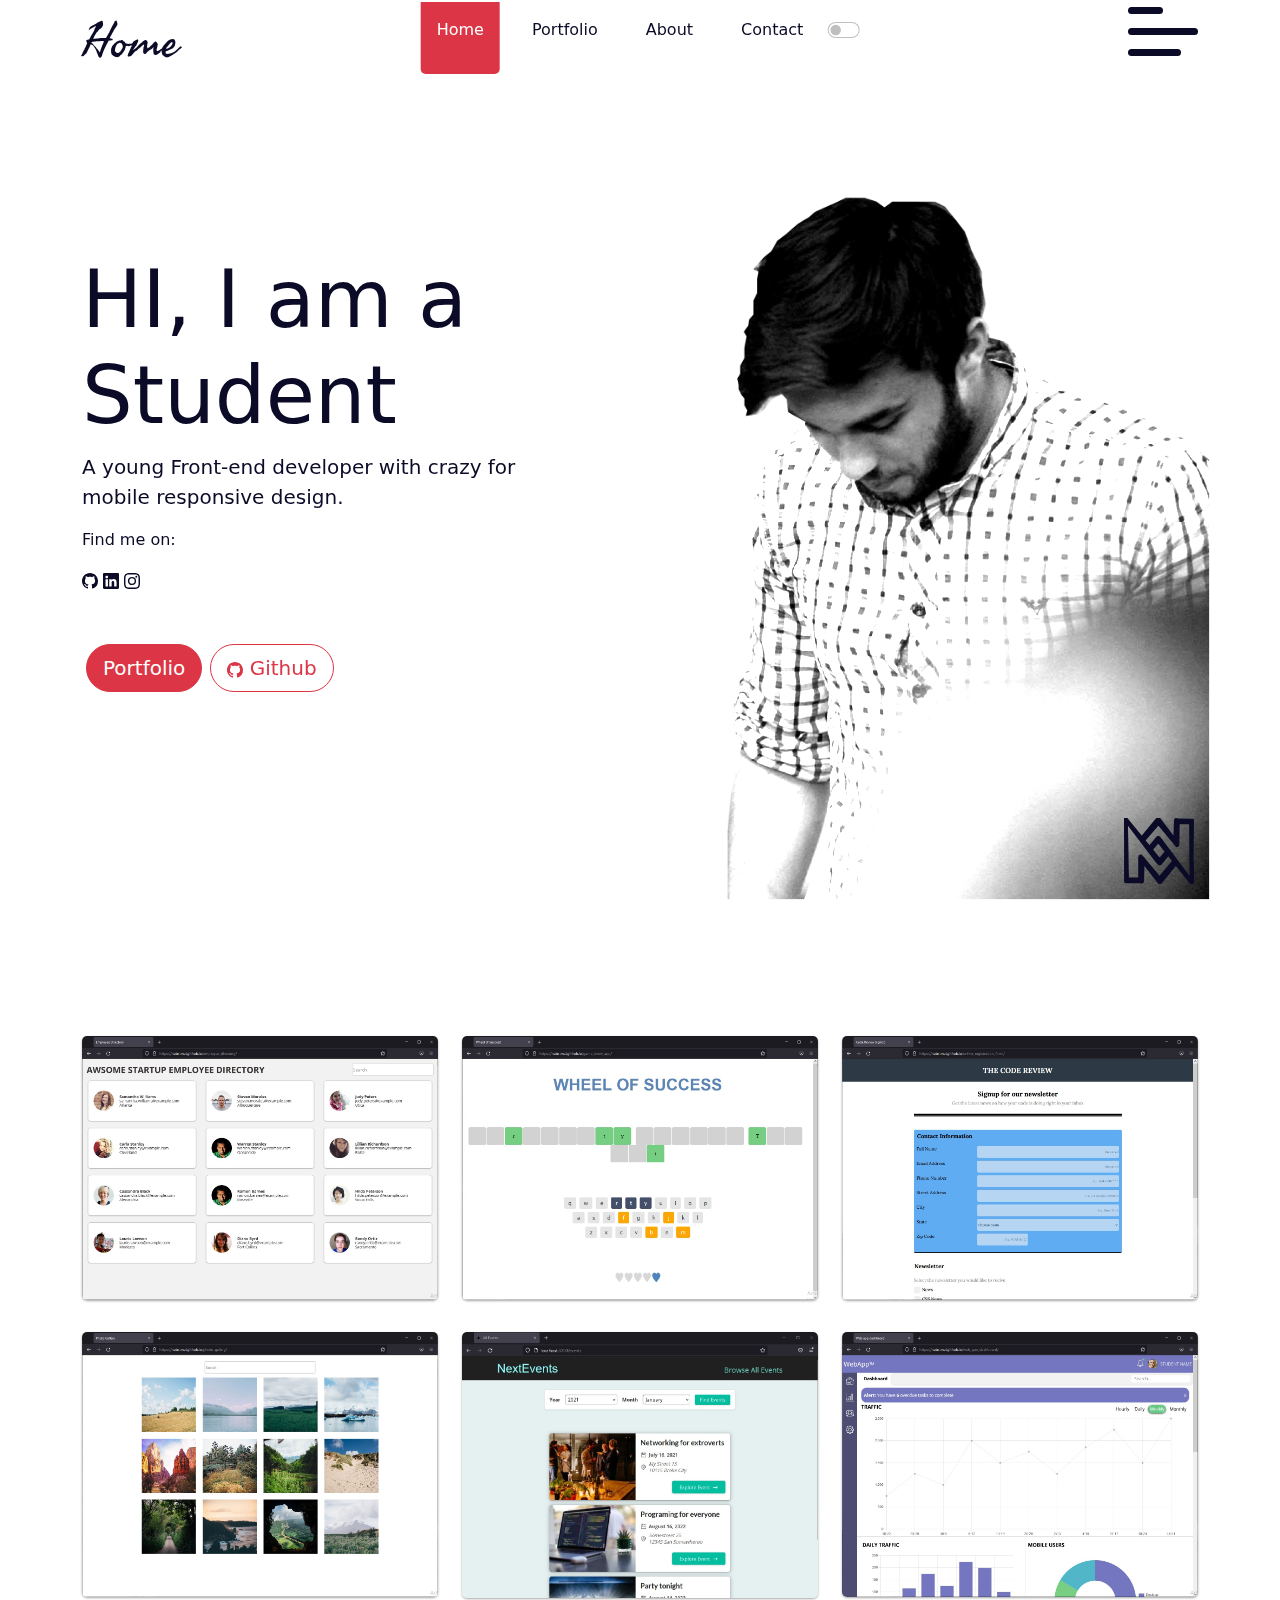
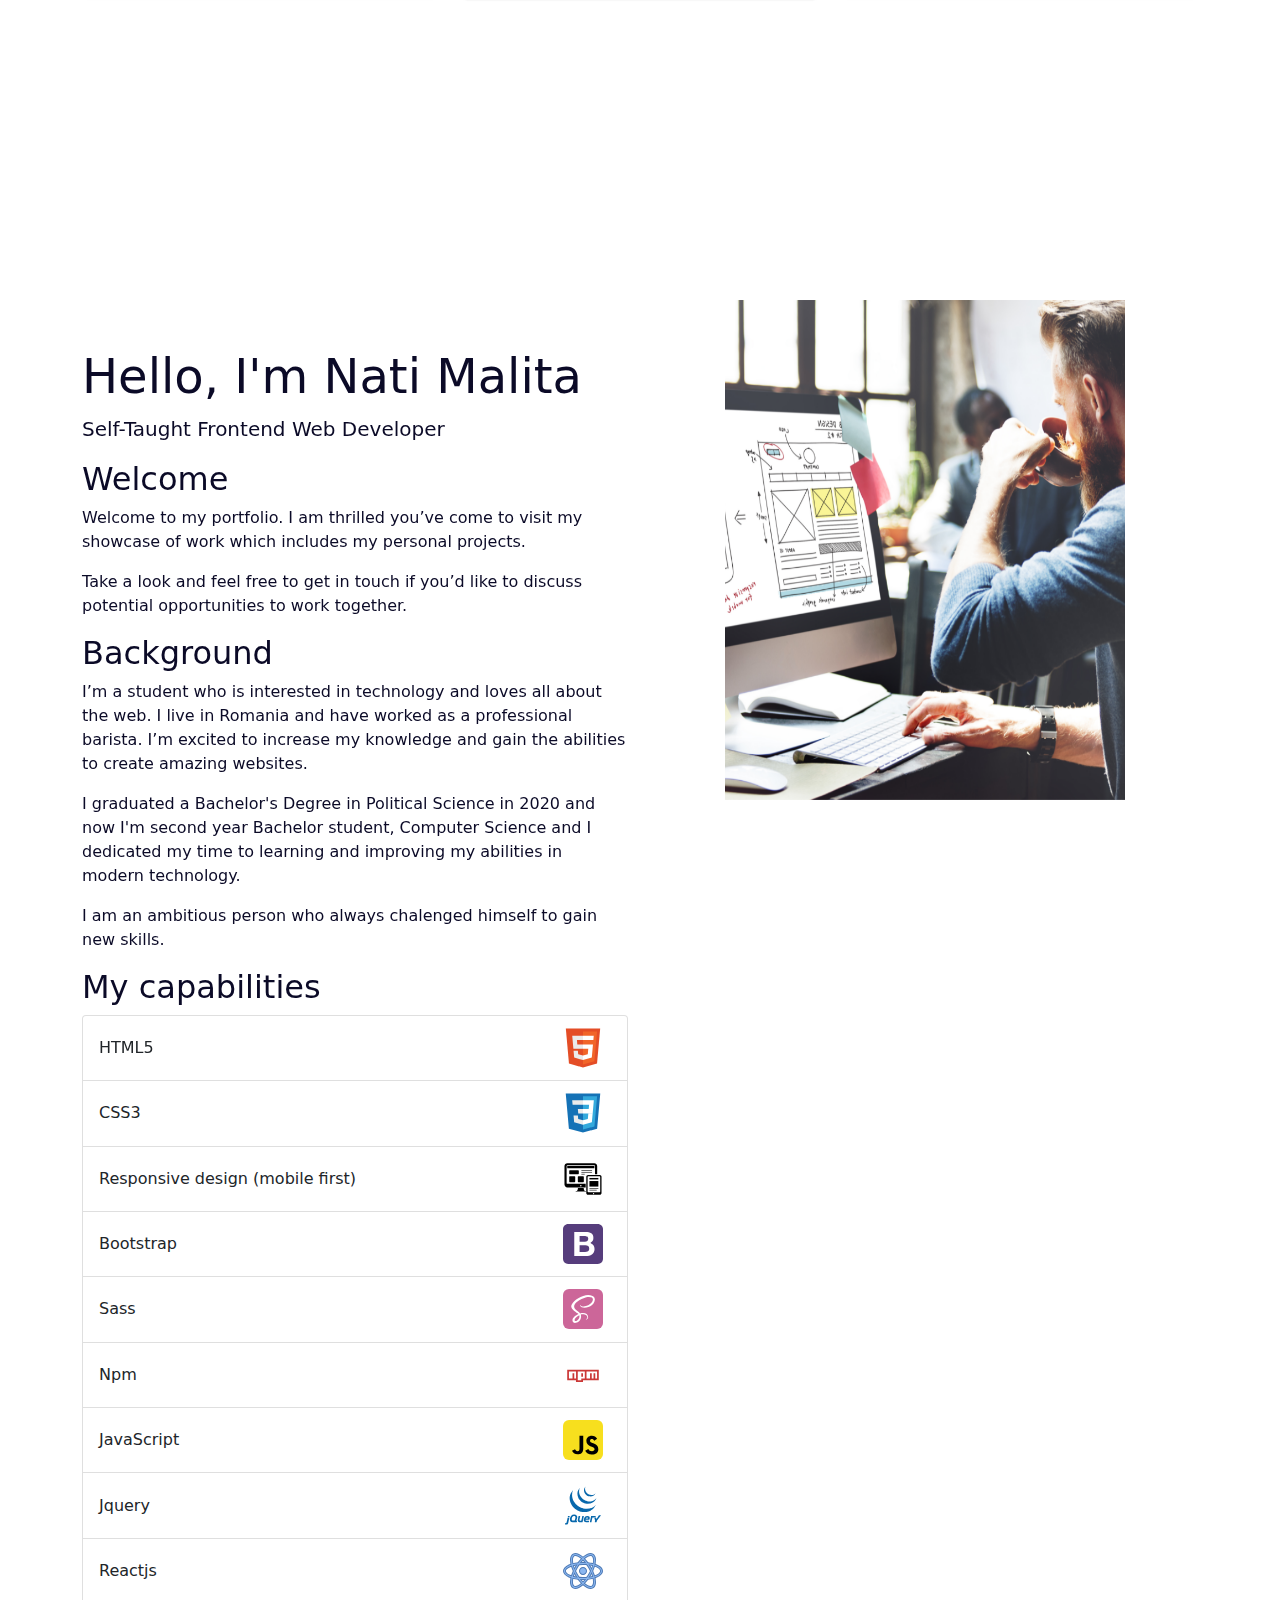
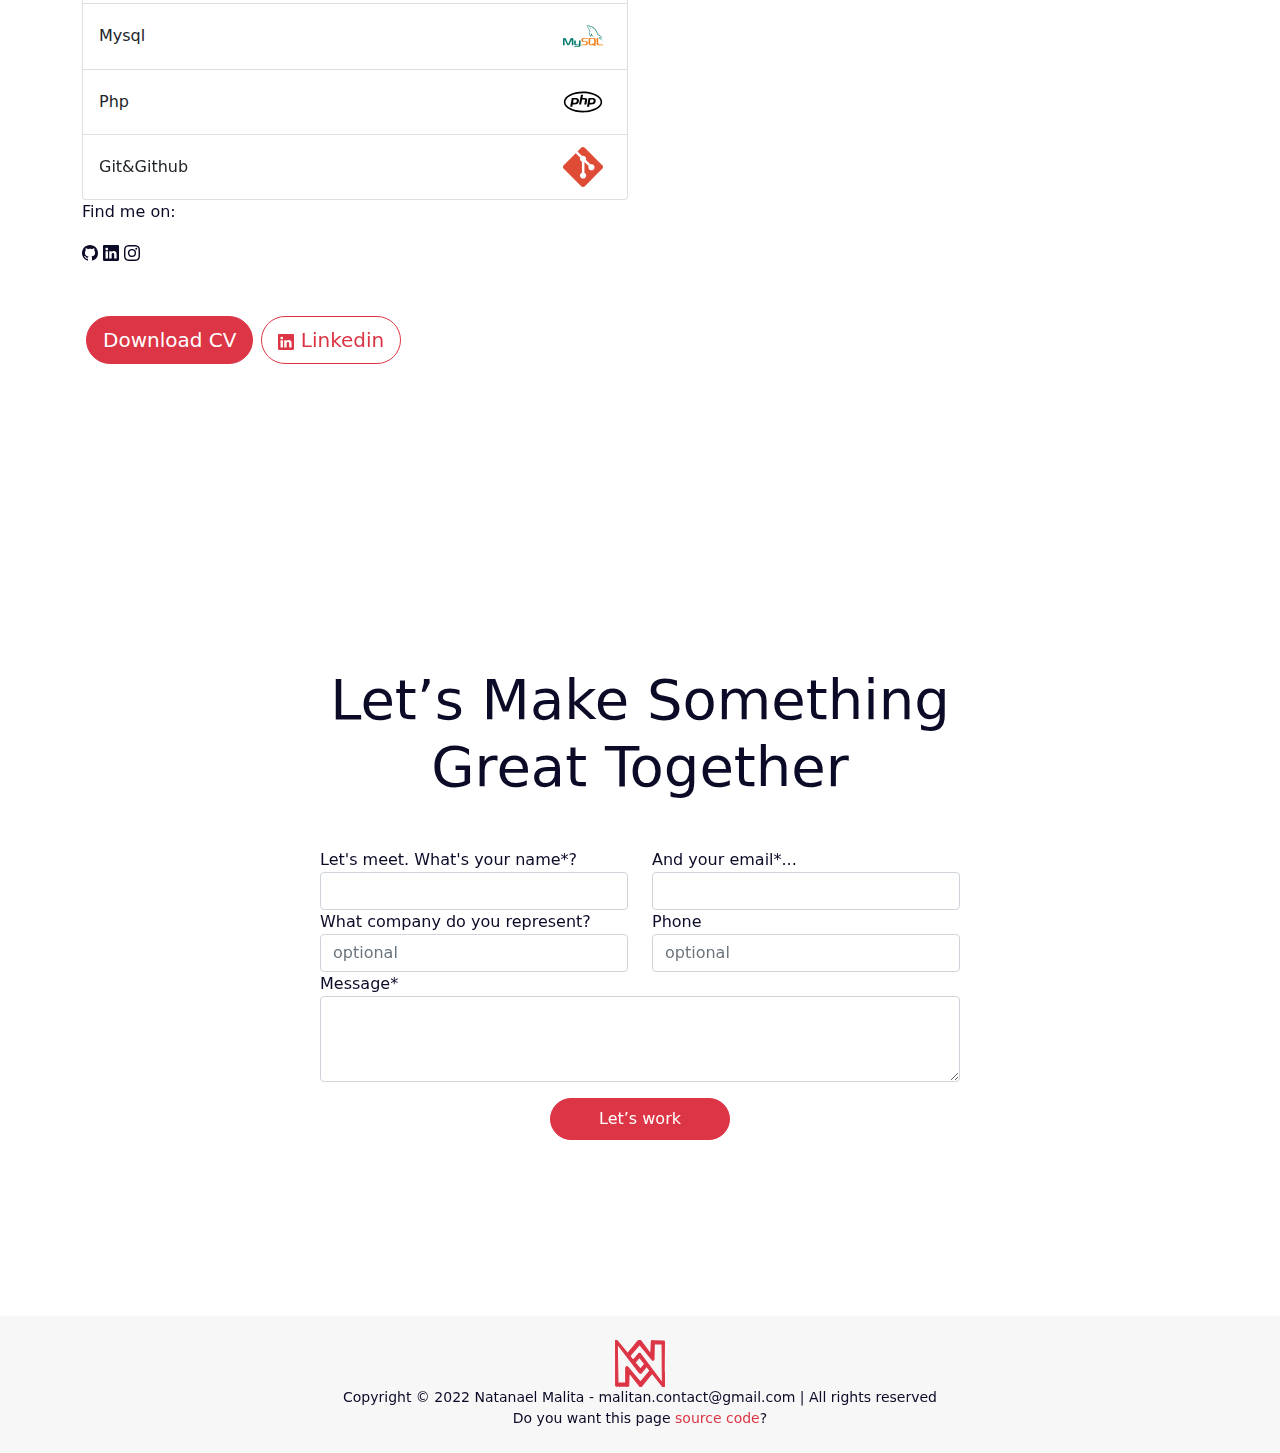
==== commit 3d9f5b8a: "add next-event project" ====
--- a/index.html
+++ b/index.html
@@ -1,4 +1,4 @@
-<!doctype html><html lang="en"><head><meta charset="UTF-8"/><meta http-equiv="X-UA-Compatible" content="IE=edge"/><meta name="viewport" content="width=device-width,initial-scale=1"/><title>Personal Portfolio</title><link rel="shortcut icon" href="assets/favicon.ico"><link rel="icon" type="image/png" sizes="16x16" href="assets/favicon-16x16.png"><link rel="icon" type="image/png" sizes="32x32" href="assets/favicon-32x32.png"><link rel="icon" type="image/png" sizes="48x48" href="assets/favicon-48x48.png"><link rel="manifest" href="assets/manifest.json"><meta name="mobile-web-app-capable" content="yes"><meta name="theme-color" content="#fff"><meta name="application-name" content="webpack-intro"><link rel="apple-touch-icon" sizes="57x57" href="assets/apple-touch-icon-57x57.png"><link rel="apple-touch-icon" sizes="60x60" href="assets/apple-touch-icon-60x60.png"><link rel="apple-touch-icon" sizes="72x72" href="assets/apple-touch-icon-72x72.png"><link rel="apple-touch-icon" sizes="76x76" href="assets/apple-touch-icon-76x76.png"><link rel="apple-touch-icon" sizes="114x114" href="assets/apple-touch-icon-114x114.png"><link rel="apple-touch-icon" sizes="120x120" href="assets/apple-touch-icon-120x120.png"><link rel="apple-touch-icon" sizes="144x144" href="assets/apple-touch-icon-144x144.png"><link rel="apple-touch-icon" sizes="152x152" href="assets/apple-touch-icon-152x152.png"><link rel="apple-touch-icon" sizes="167x167" href="assets/apple-touch-icon-167x167.png"><link rel="apple-touch-icon" sizes="180x180" href="assets/apple-touch-icon-180x180.png"><link rel="apple-touch-icon" sizes="1024x1024" href="assets/apple-touch-icon-1024x1024.png"><meta name="apple-mobile-web-app-capable" content="yes"><meta name="apple-mobile-web-app-status-bar-style" content="black-translucent"><meta name="apple-mobile-web-app-title" content="webpack-intro"><link rel="apple-touch-startup-image" media="(device-width: 320px) and (device-height: 568px) and (-webkit-device-pixel-ratio: 2) and (orientation: portrait)" href="assets/apple-touch-startup-image-640x1136.png"><link rel="apple-touch-startup-image" media="(device-width: 375px) and (device-height: 667px) and (-webkit-device-pixel-ratio: 2) and (orientation: portrait)" href="assets/apple-touch-startup-image-750x1334.png"><link rel="apple-touch-startup-image" media="(device-width: 414px) and (device-height: 896px) and (-webkit-device-pixel-ratio: 2) and (orientation: portrait)" href="assets/apple-touch-startup-image-828x1792.png"><link rel="apple-touch-startup-image" media="(device-width: 375px) and (device-height: 812px) and (-webkit-device-pixel-ratio: 3) and (orientation: portrait)" href="assets/apple-touch-startup-image-1125x2436.png"><link rel="apple-touch-startup-image" media="(device-width: 414px) and (device-height: 736px) and (-webkit-device-pixel-ratio: 3) and (orientation: portrait)" href="assets/apple-touch-startup-image-1242x2208.png"><link rel="apple-touch-startup-image" media="(device-width: 414px) and (device-height: 896px) and (-webkit-device-pixel-ratio: 3) and (orientation: portrait)" href="assets/apple-touch-startup-image-1242x2688.png"><link rel="apple-touch-startup-image" media="(device-width: 768px) and (device-height: 1024px) and (-webkit-device-pixel-ratio: 2) and (orientation: portrait)" href="assets/apple-touch-startup-image-1536x2048.png"><link rel="apple-touch-startup-image" media="(device-width: 834px) and (device-height: 1112px) and (-webkit-device-pixel-ratio: 2) and (orientation: portrait)" href="assets/apple-touch-startup-image-1668x2224.png"><link rel="apple-touch-startup-image" media="(device-width: 834px) and (device-height: 1194px) and (-webkit-device-pixel-ratio: 2) and (orientation: portrait)" href="assets/apple-touch-startup-image-1668x2388.png"><link rel="apple-touch-startup-image" media="(device-width: 1024px) and (device-height: 1366px) and (-webkit-device-pixel-ratio: 2) and (orientation: portrait)" href="assets/apple-touch-startup-image-2048x2732.png"><link rel="apple-touch-startup-image" media="(device-width: 810px) and (device-height: 1080px) and (-webkit-device-pixel-ratio: 2) and (orientation: portrait)" href="assets/apple-touch-startup-image-1620x2160.png"><link rel="apple-touch-startup-image" media="(device-width: 320px) and (device-height: 568px) and (-webkit-device-pixel-ratio: 2) and (orientation: landscape)" href="assets/apple-touch-startup-image-1136x640.png"><link rel="apple-touch-startup-image" media="(device-width: 375px) and (device-height: 667px) and (-webkit-device-pixel-ratio: 2) and (orientation: landscape)" href="assets/apple-touch-startup-image-1334x750.png"><link rel="apple-touch-startup-image" media="(device-width: 414px) and (device-height: 896px) and (-webkit-device-pixel-ratio: 2) and (orientation: landscape)" href="assets/apple-touch-startup-image-1792x828.png"><link rel="apple-touch-startup-image" media="(device-width: 375px) and (device-height: 812px) and (-webkit-device-pixel-ratio: 3) and (orientation: landscape)" href="assets/apple-touch-startup-image-2436x1125.png"><link rel="apple-touch-startup-image" media="(device-width: 414px) and (device-height: 736px) and (-webkit-device-pixel-ratio: 3) and (orientation: landscape)" href="assets/apple-touch-startup-image-2208x1242.png"><link rel="apple-touch-startup-image" media="(device-width: 414px) and (device-height: 896px) and (-webkit-device-pixel-ratio: 3) and (orientation: landscape)" href="assets/apple-touch-startup-image-2688x1242.png"><link rel="apple-touch-startup-image" media="(device-width: 768px) and (device-height: 1024px) and (-webkit-device-pixel-ratio: 2) and (orientation: landscape)" href="assets/apple-touch-startup-image-2048x1536.png"><link rel="apple-touch-startup-image" media="(device-width: 834px) and (device-height: 1112px) and (-webkit-device-pixel-ratio: 2) and (orientation: landscape)" href="assets/apple-touch-startup-image-2224x1668.png"><link rel="apple-touch-startup-image" media="(device-width: 834px) and (device-height: 1194px) and (-webkit-device-pixel-ratio: 2) and (orientation: landscape)" href="assets/apple-touch-startup-image-2388x1668.png"><link rel="apple-touch-startup-image" media="(device-width: 1024px) and (device-height: 1366px) and (-webkit-device-pixel-ratio: 2) and (orientation: landscape)" href="assets/apple-touch-startup-image-2732x2048.png"><link rel="apple-touch-startup-image" media="(device-width: 810px) and (device-height: 1080px) and (-webkit-device-pixel-ratio: 2) and (orientation: landscape)" href="assets/apple-touch-startup-image-2160x1620.png"><link rel="icon" type="image/png" sizes="228x228" href="assets/coast-228x228.png"><meta name="msapplication-TileColor" content="#fff"><meta name="msapplication-TileImage" content="assets/mstile-144x144.png"><meta name="msapplication-config" content="assets/browserconfig.xml"><link rel="yandex-tableau-widget" href="assets/yandex-browser-manifest.json"><script defer="defer" src="main.8b323dcb4fefa614bff6.js"></script><link href="main.css" rel="stylesheet"></head><body class="theme-light" data-bs-spy="scroll" data-bs-target=".custom-nav-group" data-bs-offset="100" tabindex="0"><nav id="navbar-main" class="navbar-custom fixed-top"><div class="container d-flex"><a class="navbar-brand" href="#portfolio">Portfolio</a><div class="nav-link custom-nav-group ms-auto navbar-links d-flex flex-column align-items-center flex-md-row align-items-md-stretch"><a class="nav-link custom-nav-link hook-logo" aria-current="page" href="#hero">Home</a> <a class="nav-link custom-nav-link" href="#portfolio">Portfolio</a> <a class="nav-link custom-nav-link" href="#about">About</a> <a class="nav-link custom-nav-link" href="#contact">Contact</a> <a class="nav-link custom-nav-link hook-logo-footer" href="#footer" style="display: none;"></a><div class="form-check form-switch my-3"><input class="form-check-input" type="checkbox" id="switch-theme"></div></div><label class="hamburger-label ms-auto" for="hamburger-button"><input type="checkbox" id="hamburger-button"/> <span></span> <span></span> <span></span></label></div></nav><header></header><section id="hero"><div class="container"><div class="row"><div class="col-lg-5 d-flex flex-column justify-content-lg-center my-5 hero-text-group"><h1 class="display-1 mt-5">HI, I am a <span>Student</span></h1><p class="lead">A young <strong>Front-end</strong> developer with crazy for mobile responsive design.</p><div class="find-me"><p>Find me on:</p><a href="https://github.com/nate-mal" target="_blank"><svg xmlns="http://www.w3.org/2000/svg" width="16" height="16" fill="currentColor" class="bi bi-github" viewBox="0 0 16 16"><path d="M8 0C3.58 0 0 3.58 0 8c0 3.54 2.29 6.53 5.47 7.59.4.07.55-.17.55-.38 0-.19-.01-.82-.01-1.49-2.01.37-2.53-.49-2.69-.94-.09-.23-.48-.94-.82-1.13-.28-.15-.68-.52-.01-.53.63-.01 1.08.58 1.23.82.72 1.21 1.87.87 2.33.66.07-.52.28-.87.51-1.07-1.78-.2-3.64-.89-3.64-3.95 0-.87.31-1.59.82-2.15-.08-.2-.36-1.02.08-2.12 0 0 .67-.21 2.2.82.64-.18 1.32-.27 2-.27.68 0 1.36.09 2 .27 1.53-1.04 2.2-.82 2.2-.82.44 1.1.16 1.92.08 2.12.51.56.82 1.27.82 2.15 0 3.07-1.87 3.75-3.65 3.95.29.25.54.73.54 1.48 0 1.07-.01 1.93-.01 2.2 0 .21.15.46.55.38A8.012 8.012 0 0 0 16 8c0-4.42-3.58-8-8-8z"/></svg> </a><a href="https://www.linkedin.com/in/natanael-malita-4b4841199" target="_blank"><svg xmlns="http://www.w3.org/2000/svg" width="16" height="16" fill="currentColor" class="bi bi-linkedin" viewBox="0 0 16 16"><path d="M0 1.146C0 .513.526 0 1.175 0h13.65C15.474 0 16 .513 16 1.146v13.708c0 .633-.526 1.146-1.175 1.146H1.175C.526 16 0 15.487 0 14.854V1.146zm4.943 12.248V6.169H2.542v7.225h2.401zm-1.2-8.212c.837 0 1.358-.554 1.358-1.248-.015-.709-.52-1.248-1.342-1.248-.822 0-1.359.54-1.359 1.248 0 .694.521 1.248 1.327 1.248h.016zm4.908 8.212V9.359c0-.216.016-.432.08-.586.173-.431.568-.878 1.232-.878.869 0 1.216.662 1.216 1.634v3.865h2.401V9.25c0-2.22-1.184-3.252-2.764-3.252-1.274 0-1.845.7-2.165 1.193v.025h-.016a5.54 5.54 0 0 1 .016-.025V6.169h-2.4c.03.678 0 7.225 0 7.225h2.4z"/></svg> </a><a href="https://www.instagram.com/natanaelmalita97/" target="_blank"><svg xmlns="http://www.w3.org/2000/svg" width="16" height="16" fill="currentColor" class="bi bi-instagram" viewBox="0 0 16 16"><path d="M8 0C5.829 0 5.556.01 4.703.048 3.85.088 3.269.222 2.76.42a3.917 3.917 0 0 0-1.417.923A3.927 3.927 0 0 0 .42 2.76C.222 3.268.087 3.85.048 4.7.01 5.555 0 5.827 0 8.001c0 2.172.01 2.444.048 3.297.04.852.174 1.433.372 1.942.205.526.478.972.923 1.417.444.445.89.719 1.416.923.51.198 1.09.333 1.942.372C5.555 15.99 5.827 16 8 16s2.444-.01 3.298-.048c.851-.04 1.434-.174 1.943-.372a3.916 3.916 0 0 0 1.416-.923c.445-.445.718-.891.923-1.417.197-.509.332-1.09.372-1.942C15.99 10.445 16 10.173 16 8s-.01-2.445-.048-3.299c-.04-.851-.175-1.433-.372-1.941a3.926 3.926 0 0 0-.923-1.417A3.911 3.911 0 0 0 13.24.42c-.51-.198-1.092-.333-1.943-.372C10.443.01 10.172 0 7.998 0h.003zm-.717 1.442h.718c2.136 0 2.389.007 3.232.046.78.035 1.204.166 1.486.275.373.145.64.319.92.599.28.28.453.546.598.92.11.281.24.705.275 1.485.039.843.047 1.096.047 3.231s-.008 2.389-.047 3.232c-.035.78-.166 1.203-.275 1.485a2.47 2.47 0 0 1-.599.919c-.28.28-.546.453-.92.598-.28.11-.704.24-1.485.276-.843.038-1.096.047-3.232.047s-2.39-.009-3.233-.047c-.78-.036-1.203-.166-1.485-.276a2.478 2.478 0 0 1-.92-.598 2.48 2.48 0 0 1-.6-.92c-.109-.281-.24-.705-.275-1.485-.038-.843-.046-1.096-.046-3.233 0-2.136.008-2.388.046-3.231.036-.78.166-1.204.276-1.486.145-.373.319-.64.599-.92.28-.28.546-.453.92-.598.282-.11.705-.24 1.485-.276.738-.034 1.024-.044 2.515-.045v.002zm4.988 1.328a.96.96 0 1 0 0 1.92.96.96 0 0 0 0-1.92zm-4.27 1.122a4.109 4.109 0 1 0 0 8.217 4.109 4.109 0 0 0 0-8.217zm0 1.441a2.667 2.667 0 1 1 0 5.334 2.667 2.667 0 0 1 0-5.334z"/></svg></a></div><div class="d-flex flex-column align-items-center align-items-md-start"><div class="mt-5"><a href="#portfolio" class="btn btn-danger btn-lg m-1">Portfolio </a><a href="https://github.com/nate-mal" target="_blank" class="btn btn-outline-danger btn-lg m-1"><svg xmlns="http://www.w3.org/2000/svg" width="16" height="16" fill="currentColor" class="bi bi-github" viewBox="0 0 16 16"><path d="M8 0C3.58 0 0 3.58 0 8c0 3.54 2.29 6.53 5.47 7.59.4.07.55-.17.55-.38 0-.19-.01-.82-.01-1.49-2.01.37-2.53-.49-2.69-.94-.09-.23-.48-.94-.82-1.13-.28-.15-.68-.52-.01-.53.63-.01 1.08.58 1.23.82.72 1.21 1.87.87 2.33.66.07-.52.28-.87.51-1.07-1.78-.2-3.64-.89-3.64-3.95 0-.87.31-1.59.82-2.15-.08-.2-.36-1.02.08-2.12 0 0 .67-.21 2.2.82.64-.18 1.32-.27 2-.27.68 0 1.36.09 2 .27 1.53-1.04 2.2-.82 2.2-.82.44 1.1.16 1.92.08 2.12.51.56.82 1.27.82 2.15 0 3.07-1.87 3.75-3.65 3.95.29.25.54.73.54 1.48 0 1.07-.01 1.93-.01 2.2 0 .21.15.46.55.38A8.012 8.012 0 0 0 16 8c0-4.42-3.58-8-8-8z"/></svg> Github</a></div></div></div><div id="avatar" class="avatar-wrapper col-lg"><img class="avatar"/> <svg class="logo" xmlns="http://www.w3.org/2000/svg" viewBox="0 0 234.786 220.517"><g data-name="Layer 2"><g fill="currentColor" data-name="Layer 1"><path class="path" stroke="currentColor" stroke-width="5" d="M58.243 219.092H5.323c-.4-.611-1.76-.513-3.06-1.613a6.852 6.852 0 0 1-2-4.178V9.217c-.876-3.5.5-7.259 3.22-8.8a5.194 5.194 0 0 1 6.48 2.2l109.52 134.152 20.88-24.777 9.12 11.142-26.2 32.25a7.048 7.048 0 0 1-4.32 1.026 8.534 8.534 0 0 1-6-3.959l-102.24-134 3.24 183.533h36.26v-69.638c.45-2.639 1.46-5.278 3.34-6.6a4.511 4.511 0 0 1 6.12.88l59.76 70.862 46.08-54.979 10.08 12.315-49.4 61.088a7.73 7.73 0 0 1-6 3.225 8.1 8.1 0 0 1-6.48-4.105l-47.52-61.573-1.48 58.5a8.234 8.234 0 0 1-2.16 4.692c-1.82 1.879-3.86 1.818-4.32 2.441Z" data-name="Path 60"/><path class="path" stroke="currentColor" stroke-width="5" d="m176.887 1.635 52.91.781a4.059 4.059 0 0 1 3.05.988 6.292 6.292 0 0 1 1.94 4.209l-2 203.753c.92 3.189-.2 6.722-2.638 8.327s-5.473.806-7.152-1.885q-54-67.787-108.11-135.563l-21.12 24.511-9-11.256 26.47-31.82a7.077 7.077 0 0 1 4.33-.964 8.6 8.6 0 0 1 6 4.038l100.92 135.303-1.49-183.231-36.71-.976-1.05 69.825a6.8 6.8 0 0 1-2.687 6.632 4.486 4.486 0 0 1-6-1.044l-59.063-71.582L68.867 75.9l-10-12.445 50-60.321A7.657 7.657 0 0 1 114.937 0a8.183 8.183 0 0 1 6.44 4.2l46.91 62.224 2-58.393a8.11 8.11 0 0 1 2.2-4.648 5.63 5.63 0 0 1 4.4-1.745Z" data-name="Path 61"/></g></g></svg></div></div></div></section><section id="portfolio"></section><section id="about"><div class="container"><div class="row"><div class="col-lg-6 d-flex flex-column justify-content-lg-center my-5 hero-text-group"><h1 class="display-5">Hello, I'm <span>Nati Malita</span></h1><p class="lead">Self-Taught Frontend Web Developer</p><h2>Welcome</h2><p>Welcome to my portfolio. I am thrilled you’ve come to visit my showcase of work which includes my personal projects.</p><p>Take a look and feel free to get in touch if you’d like to discuss potential opportunities to work together.</p><article><h2>Background</h2><p>I’m a student who is interested in technology and loves all about the web. I live in Romania and have worked as a professional barista. I’m excited to increase my knowledge and gain the abilities to create amazing websites.</p><p>I graduated a Bachelor's Degree in Political Science in 2020 and now I'm second year Bachelor student, Computer Science and I dedicated my time to learning and improving my abilities in modern technology.</p><p>I am an ambitious person who always chalenged himself to gain new skills.</p></article><article><h2>My capabilities</h2><ul class="list-group"><li class="list-group-item d-flex justify-content-between align-items-center">HTML5 <span class="badge"><svg xmlns="http://www.w3.org/2000/svg" viewBox="0 0 128 128"><path fill="#E44D26" d="M19.037 113.876l-10.005-112.215h109.936l-10.016 112.198-45.019 12.48z"/><path fill="#F16529" d="M64 116.8l36.378-10.086 8.559-95.878h-44.937z"/><path fill="#EBEBEB" d="M64 52.455h-18.212l-1.258-14.094h19.47v-13.762h-34.511l.33 3.692 3.382 37.927h30.799zM64 88.198l-.061.017-15.327-4.14-.979-10.975h-13.817l1.928 21.609 28.193 7.826.063-.017z"/><path fill="#fff" d="M63.952 52.455v13.763h16.947l-1.597 17.849-15.35 4.143v14.319l28.215-7.82.207-2.325 3.234-36.233.335-3.696h-3.708zM63.952 24.599v13.762h33.244l.276-3.092.628-6.978.329-3.692z"/></svg></span></li><li class="list-group-item d-flex justify-content-between align-items-center">CSS3 <span class="badge"><svg xmlns="http://www.w3.org/2000/svg" viewBox="0 0 128 128"><path fill="#1572B6" d="M18.814 114.123l-10.054-112.771h110.48l-10.064 112.754-45.243 12.543-45.119-12.526z"/><path fill="#33A9DC" d="M64.001 117.062l36.559-10.136 8.601-96.354h-45.16v106.49z"/><path fill="#fff" d="M64.001 51.429h18.302l1.264-14.163h-19.566v-13.831h34.681999999999995l-.332 3.711-3.4 38.114h-30.95v-13.831z"/><path fill="#EBEBEB" d="M64.083 87.349l-.061.018-15.403-4.159-.985-11.031h-13.882l1.937 21.717 28.331 7.863.063-.018v-14.39z"/><path fill="#fff" d="M81.127 64.675l-1.666 18.522-15.426 4.164v14.39l28.354-7.858.208-2.337 2.406-26.881h-13.876z"/><path fill="#EBEBEB" d="M64.048 23.435v13.831000000000001h-33.407999999999994l-.277-3.108-.63-7.012-.331-3.711h34.646zM64.001 51.431v13.831000000000001h-15.209l-.277-3.108-.631-7.012-.33-3.711h16.447z"/></svg></span></li><li class="list-group-item d-flex justify-content-between align-items-center">Responsive design (mobile first) <span class="badge"><svg xmlns="http://www.w3.org/2000/svg" enable-background="new 0 0 68 68" viewBox="0 0 68 68"><path d="M39.04999 54.85503c0 .28003-.22998.5-.5.5H22.06c-.27002 0-.5-.21997-.5-.5 0-.27002.22998-.5.5-.5 1 0 1.75-.31006 2.29999-.94995.95001-1.1001 1.03998-2.92004 1-4.01001H35.25c-.04004 1.09998.06 2.91992 1 4.02002.54999.62988 1.29999.93994 2.29999.93994C38.82001 54.35503 39.04999 54.58501 39.04999 54.85503zM53.20001 7.05498H7.40997c-2.70996 0-4.89996 2.19006-4.89996 4.90002v31.54004c0 2.70996 2.19 4.90002 4.89996 4.90002h31.17004v-6.13013H7.40997c-.66998 0-1.21997-.54993-1.21997-1.22998V11.95501c0-.68005.54999-1.22998 1.21997-1.22998h45.79004c.66998 0 1.21997.54993 1.21997 1.22998v14.04004h3.67999V11.95501C58.09998 9.24505 55.90997 7.05498 53.20001 7.05498zM30.31 44.02495c.71002 0 1.28998.58008 1.28998 1.31006 0 .71997-.57996 1.30005-1.28998 1.30005-.72998 0-1.31-.58008-1.31-1.30005C29 44.60503 29.58002 44.02495 30.31 44.02495z"/><path d="M53.41998,11.95501v3.80994H7.19v-3.80994c0-0.12,0.09998-0.22998,0.21997-0.22998h45.79004
+<!doctype html><html lang="en"><head><meta charset="UTF-8"/><meta http-equiv="X-UA-Compatible" content="IE=edge"/><meta name="viewport" content="width=device-width,initial-scale=1"/><title>Personal Portfolio</title><link rel="shortcut icon" href="assets/favicon.ico"><link rel="icon" type="image/png" sizes="16x16" href="assets/favicon-16x16.png"><link rel="icon" type="image/png" sizes="32x32" href="assets/favicon-32x32.png"><link rel="icon" type="image/png" sizes="48x48" href="assets/favicon-48x48.png"><link rel="manifest" href="assets/manifest.json"><meta name="mobile-web-app-capable" content="yes"><meta name="theme-color" content="#fff"><meta name="application-name" content="webpack-intro"><link rel="apple-touch-icon" sizes="57x57" href="assets/apple-touch-icon-57x57.png"><link rel="apple-touch-icon" sizes="60x60" href="assets/apple-touch-icon-60x60.png"><link rel="apple-touch-icon" sizes="72x72" href="assets/apple-touch-icon-72x72.png"><link rel="apple-touch-icon" sizes="76x76" href="assets/apple-touch-icon-76x76.png"><link rel="apple-touch-icon" sizes="114x114" href="assets/apple-touch-icon-114x114.png"><link rel="apple-touch-icon" sizes="120x120" href="assets/apple-touch-icon-120x120.png"><link rel="apple-touch-icon" sizes="144x144" href="assets/apple-touch-icon-144x144.png"><link rel="apple-touch-icon" sizes="152x152" href="assets/apple-touch-icon-152x152.png"><link rel="apple-touch-icon" sizes="167x167" href="assets/apple-touch-icon-167x167.png"><link rel="apple-touch-icon" sizes="180x180" href="assets/apple-touch-icon-180x180.png"><link rel="apple-touch-icon" sizes="1024x1024" href="assets/apple-touch-icon-1024x1024.png"><meta name="apple-mobile-web-app-capable" content="yes"><meta name="apple-mobile-web-app-status-bar-style" content="black-translucent"><meta name="apple-mobile-web-app-title" content="webpack-intro"><link rel="apple-touch-startup-image" media="(device-width: 320px) and (device-height: 568px) and (-webkit-device-pixel-ratio: 2) and (orientation: portrait)" href="assets/apple-touch-startup-image-640x1136.png"><link rel="apple-touch-startup-image" media="(device-width: 375px) and (device-height: 667px) and (-webkit-device-pixel-ratio: 2) and (orientation: portrait)" href="assets/apple-touch-startup-image-750x1334.png"><link rel="apple-touch-startup-image" media="(device-width: 414px) and (device-height: 896px) and (-webkit-device-pixel-ratio: 2) and (orientation: portrait)" href="assets/apple-touch-startup-image-828x1792.png"><link rel="apple-touch-startup-image" media="(device-width: 375px) and (device-height: 812px) and (-webkit-device-pixel-ratio: 3) and (orientation: portrait)" href="assets/apple-touch-startup-image-1125x2436.png"><link rel="apple-touch-startup-image" media="(device-width: 414px) and (device-height: 736px) and (-webkit-device-pixel-ratio: 3) and (orientation: portrait)" href="assets/apple-touch-startup-image-1242x2208.png"><link rel="apple-touch-startup-image" media="(device-width: 414px) and (device-height: 896px) and (-webkit-device-pixel-ratio: 3) and (orientation: portrait)" href="assets/apple-touch-startup-image-1242x2688.png"><link rel="apple-touch-startup-image" media="(device-width: 768px) and (device-height: 1024px) and (-webkit-device-pixel-ratio: 2) and (orientation: portrait)" href="assets/apple-touch-startup-image-1536x2048.png"><link rel="apple-touch-startup-image" media="(device-width: 834px) and (device-height: 1112px) and (-webkit-device-pixel-ratio: 2) and (orientation: portrait)" href="assets/apple-touch-startup-image-1668x2224.png"><link rel="apple-touch-startup-image" media="(device-width: 834px) and (device-height: 1194px) and (-webkit-device-pixel-ratio: 2) and (orientation: portrait)" href="assets/apple-touch-startup-image-1668x2388.png"><link rel="apple-touch-startup-image" media="(device-width: 1024px) and (device-height: 1366px) and (-webkit-device-pixel-ratio: 2) and (orientation: portrait)" href="assets/apple-touch-startup-image-2048x2732.png"><link rel="apple-touch-startup-image" media="(device-width: 810px) and (device-height: 1080px) and (-webkit-device-pixel-ratio: 2) and (orientation: portrait)" href="assets/apple-touch-startup-image-1620x2160.png"><link rel="apple-touch-startup-image" media="(device-width: 320px) and (device-height: 568px) and (-webkit-device-pixel-ratio: 2) and (orientation: landscape)" href="assets/apple-touch-startup-image-1136x640.png"><link rel="apple-touch-startup-image" media="(device-width: 375px) and (device-height: 667px) and (-webkit-device-pixel-ratio: 2) and (orientation: landscape)" href="assets/apple-touch-startup-image-1334x750.png"><link rel="apple-touch-startup-image" media="(device-width: 414px) and (device-height: 896px) and (-webkit-device-pixel-ratio: 2) and (orientation: landscape)" href="assets/apple-touch-startup-image-1792x828.png"><link rel="apple-touch-startup-image" media="(device-width: 375px) and (device-height: 812px) and (-webkit-device-pixel-ratio: 3) and (orientation: landscape)" href="assets/apple-touch-startup-image-2436x1125.png"><link rel="apple-touch-startup-image" media="(device-width: 414px) and (device-height: 736px) and (-webkit-device-pixel-ratio: 3) and (orientation: landscape)" href="assets/apple-touch-startup-image-2208x1242.png"><link rel="apple-touch-startup-image" media="(device-width: 414px) and (device-height: 896px) and (-webkit-device-pixel-ratio: 3) and (orientation: landscape)" href="assets/apple-touch-startup-image-2688x1242.png"><link rel="apple-touch-startup-image" media="(device-width: 768px) and (device-height: 1024px) and (-webkit-device-pixel-ratio: 2) and (orientation: landscape)" href="assets/apple-touch-startup-image-2048x1536.png"><link rel="apple-touch-startup-image" media="(device-width: 834px) and (device-height: 1112px) and (-webkit-device-pixel-ratio: 2) and (orientation: landscape)" href="assets/apple-touch-startup-image-2224x1668.png"><link rel="apple-touch-startup-image" media="(device-width: 834px) and (device-height: 1194px) and (-webkit-device-pixel-ratio: 2) and (orientation: landscape)" href="assets/apple-touch-startup-image-2388x1668.png"><link rel="apple-touch-startup-image" media="(device-width: 1024px) and (device-height: 1366px) and (-webkit-device-pixel-ratio: 2) and (orientation: landscape)" href="assets/apple-touch-startup-image-2732x2048.png"><link rel="apple-touch-startup-image" media="(device-width: 810px) and (device-height: 1080px) and (-webkit-device-pixel-ratio: 2) and (orientation: landscape)" href="assets/apple-touch-startup-image-2160x1620.png"><link rel="icon" type="image/png" sizes="228x228" href="assets/coast-228x228.png"><meta name="msapplication-TileColor" content="#fff"><meta name="msapplication-TileImage" content="assets/mstile-144x144.png"><meta name="msapplication-config" content="assets/browserconfig.xml"><link rel="yandex-tableau-widget" href="assets/yandex-browser-manifest.json"><script defer="defer" src="main.1674737f51d029cf4d96.js"></script><link href="main.css" rel="stylesheet"></head><body class="theme-light" data-bs-spy="scroll" data-bs-target=".custom-nav-group" data-bs-offset="100" tabindex="0"><nav id="navbar-main" class="navbar-custom fixed-top"><div class="container d-flex"><a class="navbar-brand" href="#portfolio">Portfolio</a><div class="nav-link custom-nav-group ms-auto navbar-links d-flex flex-column align-items-center flex-md-row align-items-md-stretch"><a class="nav-link custom-nav-link hook-logo" aria-current="page" href="#hero">Home</a> <a class="nav-link custom-nav-link" href="#portfolio">Portfolio</a> <a class="nav-link custom-nav-link" href="#about">About</a> <a class="nav-link custom-nav-link" href="#contact">Contact</a> <a class="nav-link custom-nav-link hook-logo-footer" href="#footer" style="display: none;"></a><div class="form-check form-switch my-3"><input class="form-check-input" type="checkbox" id="switch-theme"></div></div><label class="hamburger-label ms-auto" for="hamburger-button"><input type="checkbox" id="hamburger-button"/> <span></span> <span></span> <span></span></label></div></nav><header></header><section id="hero"><div class="container"><div class="row"><div class="col-lg-5 d-flex flex-column justify-content-lg-center my-5 hero-text-group"><h1 class="display-1 mt-5">HI, I am a <span>Student</span></h1><p class="lead">A young <strong>Front-end</strong> developer with crazy for mobile responsive design.</p><div class="find-me"><p>Find me on:</p><a href="https://github.com/nate-mal" target="_blank"><svg xmlns="http://www.w3.org/2000/svg" width="16" height="16" fill="currentColor" class="bi bi-github" viewBox="0 0 16 16"><path d="M8 0C3.58 0 0 3.58 0 8c0 3.54 2.29 6.53 5.47 7.59.4.07.55-.17.55-.38 0-.19-.01-.82-.01-1.49-2.01.37-2.53-.49-2.69-.94-.09-.23-.48-.94-.82-1.13-.28-.15-.68-.52-.01-.53.63-.01 1.08.58 1.23.82.72 1.21 1.87.87 2.33.66.07-.52.28-.87.51-1.07-1.78-.2-3.64-.89-3.64-3.95 0-.87.31-1.59.82-2.15-.08-.2-.36-1.02.08-2.12 0 0 .67-.21 2.2.82.64-.18 1.32-.27 2-.27.68 0 1.36.09 2 .27 1.53-1.04 2.2-.82 2.2-.82.44 1.1.16 1.92.08 2.12.51.56.82 1.27.82 2.15 0 3.07-1.87 3.75-3.65 3.95.29.25.54.73.54 1.48 0 1.07-.01 1.93-.01 2.2 0 .21.15.46.55.38A8.012 8.012 0 0 0 16 8c0-4.42-3.58-8-8-8z"/></svg> </a><a href="https://www.linkedin.com/in/natanael-malita-4b4841199" target="_blank"><svg xmlns="http://www.w3.org/2000/svg" width="16" height="16" fill="currentColor" class="bi bi-linkedin" viewBox="0 0 16 16"><path d="M0 1.146C0 .513.526 0 1.175 0h13.65C15.474 0 16 .513 16 1.146v13.708c0 .633-.526 1.146-1.175 1.146H1.175C.526 16 0 15.487 0 14.854V1.146zm4.943 12.248V6.169H2.542v7.225h2.401zm-1.2-8.212c.837 0 1.358-.554 1.358-1.248-.015-.709-.52-1.248-1.342-1.248-.822 0-1.359.54-1.359 1.248 0 .694.521 1.248 1.327 1.248h.016zm4.908 8.212V9.359c0-.216.016-.432.08-.586.173-.431.568-.878 1.232-.878.869 0 1.216.662 1.216 1.634v3.865h2.401V9.25c0-2.22-1.184-3.252-2.764-3.252-1.274 0-1.845.7-2.165 1.193v.025h-.016a5.54 5.54 0 0 1 .016-.025V6.169h-2.4c.03.678 0 7.225 0 7.225h2.4z"/></svg> </a><a href="https://www.instagram.com/natanaelmalita97/" target="_blank"><svg xmlns="http://www.w3.org/2000/svg" width="16" height="16" fill="currentColor" class="bi bi-instagram" viewBox="0 0 16 16"><path d="M8 0C5.829 0 5.556.01 4.703.048 3.85.088 3.269.222 2.76.42a3.917 3.917 0 0 0-1.417.923A3.927 3.927 0 0 0 .42 2.76C.222 3.268.087 3.85.048 4.7.01 5.555 0 5.827 0 8.001c0 2.172.01 2.444.048 3.297.04.852.174 1.433.372 1.942.205.526.478.972.923 1.417.444.445.89.719 1.416.923.51.198 1.09.333 1.942.372C5.555 15.99 5.827 16 8 16s2.444-.01 3.298-.048c.851-.04 1.434-.174 1.943-.372a3.916 3.916 0 0 0 1.416-.923c.445-.445.718-.891.923-1.417.197-.509.332-1.09.372-1.942C15.99 10.445 16 10.173 16 8s-.01-2.445-.048-3.299c-.04-.851-.175-1.433-.372-1.941a3.926 3.926 0 0 0-.923-1.417A3.911 3.911 0 0 0 13.24.42c-.51-.198-1.092-.333-1.943-.372C10.443.01 10.172 0 7.998 0h.003zm-.717 1.442h.718c2.136 0 2.389.007 3.232.046.78.035 1.204.166 1.486.275.373.145.64.319.92.599.28.28.453.546.598.92.11.281.24.705.275 1.485.039.843.047 1.096.047 3.231s-.008 2.389-.047 3.232c-.035.78-.166 1.203-.275 1.485a2.47 2.47 0 0 1-.599.919c-.28.28-.546.453-.92.598-.28.11-.704.24-1.485.276-.843.038-1.096.047-3.232.047s-2.39-.009-3.233-.047c-.78-.036-1.203-.166-1.485-.276a2.478 2.478 0 0 1-.92-.598 2.48 2.48 0 0 1-.6-.92c-.109-.281-.24-.705-.275-1.485-.038-.843-.046-1.096-.046-3.233 0-2.136.008-2.388.046-3.231.036-.78.166-1.204.276-1.486.145-.373.319-.64.599-.92.28-.28.546-.453.92-.598.282-.11.705-.24 1.485-.276.738-.034 1.024-.044 2.515-.045v.002zm4.988 1.328a.96.96 0 1 0 0 1.92.96.96 0 0 0 0-1.92zm-4.27 1.122a4.109 4.109 0 1 0 0 8.217 4.109 4.109 0 0 0 0-8.217zm0 1.441a2.667 2.667 0 1 1 0 5.334 2.667 2.667 0 0 1 0-5.334z"/></svg></a></div><div class="d-flex flex-column align-items-center align-items-md-start"><div class="mt-5"><a href="#portfolio" class="btn btn-danger btn-lg m-1">Portfolio </a><a href="https://github.com/nate-mal" target="_blank" class="btn btn-outline-danger btn-lg m-1"><svg xmlns="http://www.w3.org/2000/svg" width="16" height="16" fill="currentColor" class="bi bi-github" viewBox="0 0 16 16"><path d="M8 0C3.58 0 0 3.58 0 8c0 3.54 2.29 6.53 5.47 7.59.4.07.55-.17.55-.38 0-.19-.01-.82-.01-1.49-2.01.37-2.53-.49-2.69-.94-.09-.23-.48-.94-.82-1.13-.28-.15-.68-.52-.01-.53.63-.01 1.08.58 1.23.82.72 1.21 1.87.87 2.33.66.07-.52.28-.87.51-1.07-1.78-.2-3.64-.89-3.64-3.95 0-.87.31-1.59.82-2.15-.08-.2-.36-1.02.08-2.12 0 0 .67-.21 2.2.82.64-.18 1.32-.27 2-.27.68 0 1.36.09 2 .27 1.53-1.04 2.2-.82 2.2-.82.44 1.1.16 1.92.08 2.12.51.56.82 1.27.82 2.15 0 3.07-1.87 3.75-3.65 3.95.29.25.54.73.54 1.48 0 1.07-.01 1.93-.01 2.2 0 .21.15.46.55.38A8.012 8.012 0 0 0 16 8c0-4.42-3.58-8-8-8z"/></svg> Github</a></div></div></div><div id="avatar" class="avatar-wrapper col-lg"><img class="avatar"/> <svg class="logo" xmlns="http://www.w3.org/2000/svg" viewBox="0 0 234.786 220.517"><g data-name="Layer 2"><g fill="currentColor" data-name="Layer 1"><path class="path" stroke="currentColor" stroke-width="5" d="M58.243 219.092H5.323c-.4-.611-1.76-.513-3.06-1.613a6.852 6.852 0 0 1-2-4.178V9.217c-.876-3.5.5-7.259 3.22-8.8a5.194 5.194 0 0 1 6.48 2.2l109.52 134.152 20.88-24.777 9.12 11.142-26.2 32.25a7.048 7.048 0 0 1-4.32 1.026 8.534 8.534 0 0 1-6-3.959l-102.24-134 3.24 183.533h36.26v-69.638c.45-2.639 1.46-5.278 3.34-6.6a4.511 4.511 0 0 1 6.12.88l59.76 70.862 46.08-54.979 10.08 12.315-49.4 61.088a7.73 7.73 0 0 1-6 3.225 8.1 8.1 0 0 1-6.48-4.105l-47.52-61.573-1.48 58.5a8.234 8.234 0 0 1-2.16 4.692c-1.82 1.879-3.86 1.818-4.32 2.441Z" data-name="Path 60"/><path class="path" stroke="currentColor" stroke-width="5" d="m176.887 1.635 52.91.781a4.059 4.059 0 0 1 3.05.988 6.292 6.292 0 0 1 1.94 4.209l-2 203.753c.92 3.189-.2 6.722-2.638 8.327s-5.473.806-7.152-1.885q-54-67.787-108.11-135.563l-21.12 24.511-9-11.256 26.47-31.82a7.077 7.077 0 0 1 4.33-.964 8.6 8.6 0 0 1 6 4.038l100.92 135.303-1.49-183.231-36.71-.976-1.05 69.825a6.8 6.8 0 0 1-2.687 6.632 4.486 4.486 0 0 1-6-1.044l-59.063-71.582L68.867 75.9l-10-12.445 50-60.321A7.657 7.657 0 0 1 114.937 0a8.183 8.183 0 0 1 6.44 4.2l46.91 62.224 2-58.393a8.11 8.11 0 0 1 2.2-4.648 5.63 5.63 0 0 1 4.4-1.745Z" data-name="Path 61"/></g></g></svg></div></div></div></section><section id="portfolio"></section><section id="about"><div class="container"><div class="row"><div class="col-lg-6 d-flex flex-column justify-content-lg-center my-5 hero-text-group"><h1 class="display-5">Hello, I'm <span>Nati Malita</span></h1><p class="lead">Self-Taught Frontend Web Developer</p><h2>Welcome</h2><p>Welcome to my portfolio. I am thrilled you’ve come to visit my showcase of work which includes my personal projects.</p><p>Take a look and feel free to get in touch if you’d like to discuss potential opportunities to work together.</p><article><h2>Background</h2><p>I’m a student who is interested in technology and loves all about the web. I live in Romania and have worked as a professional barista. I’m excited to increase my knowledge and gain the abilities to create amazing websites.</p><p>I graduated a Bachelor's Degree in Political Science in 2020 and now I'm second year Bachelor student, Computer Science and I dedicated my time to learning and improving my abilities in modern technology.</p><p>I am an ambitious person who always chalenged himself to gain new skills.</p></article><article><h2>My capabilities</h2><ul class="list-group"><li class="list-group-item d-flex justify-content-between align-items-center">HTML5 <span class="badge"><svg xmlns="http://www.w3.org/2000/svg" viewBox="0 0 128 128"><path fill="#E44D26" d="M19.037 113.876l-10.005-112.215h109.936l-10.016 112.198-45.019 12.48z"/><path fill="#F16529" d="M64 116.8l36.378-10.086 8.559-95.878h-44.937z"/><path fill="#EBEBEB" d="M64 52.455h-18.212l-1.258-14.094h19.47v-13.762h-34.511l.33 3.692 3.382 37.927h30.799zM64 88.198l-.061.017-15.327-4.14-.979-10.975h-13.817l1.928 21.609 28.193 7.826.063-.017z"/><path fill="#fff" d="M63.952 52.455v13.763h16.947l-1.597 17.849-15.35 4.143v14.319l28.215-7.82.207-2.325 3.234-36.233.335-3.696h-3.708zM63.952 24.599v13.762h33.244l.276-3.092.628-6.978.329-3.692z"/></svg></span></li><li class="list-group-item d-flex justify-content-between align-items-center">CSS3 <span class="badge"><svg xmlns="http://www.w3.org/2000/svg" viewBox="0 0 128 128"><path fill="#1572B6" d="M18.814 114.123l-10.054-112.771h110.48l-10.064 112.754-45.243 12.543-45.119-12.526z"/><path fill="#33A9DC" d="M64.001 117.062l36.559-10.136 8.601-96.354h-45.16v106.49z"/><path fill="#fff" d="M64.001 51.429h18.302l1.264-14.163h-19.566v-13.831h34.681999999999995l-.332 3.711-3.4 38.114h-30.95v-13.831z"/><path fill="#EBEBEB" d="M64.083 87.349l-.061.018-15.403-4.159-.985-11.031h-13.882l1.937 21.717 28.331 7.863.063-.018v-14.39z"/><path fill="#fff" d="M81.127 64.675l-1.666 18.522-15.426 4.164v14.39l28.354-7.858.208-2.337 2.406-26.881h-13.876z"/><path fill="#EBEBEB" d="M64.048 23.435v13.831000000000001h-33.407999999999994l-.277-3.108-.63-7.012-.331-3.711h34.646zM64.001 51.431v13.831000000000001h-15.209l-.277-3.108-.631-7.012-.33-3.711h16.447z"/></svg></span></li><li class="list-group-item d-flex justify-content-between align-items-center">Responsive design (mobile first) <span class="badge"><svg xmlns="http://www.w3.org/2000/svg" enable-background="new 0 0 68 68" viewBox="0 0 68 68"><path d="M39.04999 54.85503c0 .28003-.22998.5-.5.5H22.06c-.27002 0-.5-.21997-.5-.5 0-.27002.22998-.5.5-.5 1 0 1.75-.31006 2.29999-.94995.95001-1.1001 1.03998-2.92004 1-4.01001H35.25c-.04004 1.09998.06 2.91992 1 4.02002.54999.62988 1.29999.93994 2.29999.93994C38.82001 54.35503 39.04999 54.58501 39.04999 54.85503zM53.20001 7.05498H7.40997c-2.70996 0-4.89996 2.19006-4.89996 4.90002v31.54004c0 2.70996 2.19 4.90002 4.89996 4.90002h31.17004v-6.13013H7.40997c-.66998 0-1.21997-.54993-1.21997-1.22998V11.95501c0-.68005.54999-1.22998 1.21997-1.22998h45.79004c.66998 0 1.21997.54993 1.21997 1.22998v14.04004h3.67999V11.95501C58.09998 9.24505 55.90997 7.05498 53.20001 7.05498zM30.31 44.02495c.71002 0 1.28998.58008 1.28998 1.31006 0 .71997-.57996 1.30005-1.28998 1.30005-.72998 0-1.31-.58008-1.31-1.30005C29 44.60503 29.58002 44.02495 30.31 44.02495z"/><path d="M53.41998,11.95501v3.80994H7.19v-3.80994c0-0.12,0.09998-0.22998,0.21997-0.22998h45.79004
               C53.32001,11.72503,53.41998,11.83501,53.41998,11.95501z"/><rect width="18.167" height="1" x="31.24" y="18.768"/><path d="M26.8986,20.26822v4.5c0,0.55228-0.44772,1-1,1H11.56858c-0.55229,0-1-0.44772-1-1v-4.5c0-0.55228,0.44771-1,1-1H25.8986
               C26.45088,19.26822,26.8986,19.71593,26.8986,20.26822z"/><rect width="18.167" height="1" x="31.24" y="22.018"/><rect width="5.687" height="1" x="31.24" y="25.268"/><path d="M35.40331 30.26844v8.19007c0 .55228-.44772 1-1 1H26.2033c-.55228 0-1-.44772-1-1v-8.19007c0-.55228.44772-1 1-1h8.20001C34.95559 29.26844 35.40331 29.71616 35.40331 30.26844zM20.76587 30.26844v8.19007c0 .55228-.44772 1-1 1h-8.20001c-.55229 0-1-.44772-1-1v-8.19007c0-.55228.44771-1 1-1h8.20001C20.31816 29.26844 20.76587 29.71616 20.76587 30.26844zM62.48999 26.99505H42.58002c-1.65002 0-3 1.33997-3 3V57.945c0 1.65002 1.34998 3 3 3h19.90997c1.65997 0 3-1.34998 3-3V29.99505C65.48999 28.33501 64.14996 26.99505 62.48999 26.99505zM52 59.76494c-.59003 0-1.07001-.47998-1.07001-1.06995 0-.59998.47998-1.07996 1.07001-1.07996.59998 0 1.08002.47998 1.08002 1.07996C53.08002 59.28496 52.59998 59.76494 52 59.76494zM63.23999 55.445c0 .55005-.44 1-1 1H42.83002c-.55005 0-1-.44995-1-1V30.49505c0-.55994.44995-1 1-1h19.40997c.56 0 1 .44006 1 1V55.445z"/><rect width="15.17" height="9.435" x="44.953" y="37.457"/><rect width="15.17" height="2.506" x="44.953" y="32.223"/><rect width="12.32" height="1" x="44.95" y="52.395"/><rect width="15.17" height="1" x="44.95" y="49.395"/></svg></span></li><li class="list-group-item d-flex justify-content-between align-items-center">Bootstrap <span class="badge"><svg xmlns="http://www.w3.org/2000/svg" width="2500" height="2500" preserveAspectRatio="xMinYMin meet" viewBox="0 0 256 256"><path fill="#563D7C" d="M0 222.991C0 241.223 14.779 256 33.009 256H222.99C241.223 256 256 241.221 256 222.991V33.01C256 14.777 241.221 0 222.991 0H33.01C14.777 0 0 14.779 0 33.009V222.99z"/><path fill="#FFF" d="M106.158 113.238V76.985h31.911c3.04 0 5.97.253 8.792.76 2.822.506 5.319 1.41 7.49 2.713 2.17 1.303 3.907 3.112 5.21 5.427 1.302 2.316 1.954 5.283 1.954 8.9 0 6.513-1.954 11.217-5.862 14.111-3.907 2.895-8.9 4.342-14.979 4.342h-34.516zM72.075 50.5v155h75.112c6.947 0 13.713-.868 20.298-2.605 6.585-1.737 12.446-4.414 17.584-8.032 5.137-3.618 9.226-8.286 12.265-14.002 3.04-5.717 4.559-12.483 4.559-20.298 0-9.697-2.352-17.982-7.055-24.856-4.704-6.875-11.832-11.687-21.384-14.437 6.947-3.328 12.194-7.598 15.74-12.808 3.545-5.21 5.318-11.722 5.318-19.538 0-7.236-1.194-13.314-3.582-18.235-2.388-4.92-5.753-8.864-10.095-11.831-4.341-2.967-9.551-5.102-15.63-6.404-6.078-1.303-12.808-1.954-20.189-1.954H72.075zm34.083 128.515v-42.549h37.121c7.381 0 13.315 1.7 17.802 5.102 4.486 3.401 6.73 9.081 6.73 17.041 0 4.053-.688 7.381-2.063 9.986-1.375 2.605-3.22 4.668-5.536 6.187-2.315 1.52-4.993 2.605-8.032 3.257-3.04.65-6.223.976-9.552.976h-36.47z"/></svg></span></li><li class="list-group-item d-flex justify-content-between align-items-center">Sass <span class="badge"><svg xmlns="http://www.w3.org/2000/svg" aria-label="Sass" viewBox="0 0 512 512"><rect width="512" height="512" fill="#c69" rx="15%"/><path fill="#fff" d="M258,88c-96,33-158,100-152,140s66,72,93,93h0c-35,18-79,45-78,80,2,48,54,33,76,19s44-53,30-94c31-8,58,2,66,8,31,22,15,47,4,51s-4,6,3,4,22-12,22-29c0-43-46-63-103-48-33-35-78-51-76-89,1-14,6-50,95-95s152-27,144,14c-12,62-120,104-158,68-2-4-9-7-5,4,20,50,182,27,189-79C410,79,329,64,258,88ZM172,408c-25,8-24-8-23-14,3-17,17-38,59-59C220,373,193,402,172,408Z"/></svg></span></li><li class="list-group-item d-flex justify-content-between align-items-center">Npm <span class="badge"><svg xmlns="http://www.w3.org/2000/svg" aria-label="npm" viewBox="0 0 512 512"><rect width="512" height="512" fill="#fff" rx="15%"/><path fill="none" stroke="#cb3837" stroke-width="22" d="M166 333h90m146-101v68m-45-68v68m-112-68v45m-11 34h213V199H65v112h113V210m-45 22v68m157-90v90"/></svg></span></li><li class="list-group-item d-flex justify-content-between align-items-center">JavaScript <span class="badge"><svg xmlns="http://www.w3.org/2000/svg" aria-label="JavaScript" viewBox="0 0 512 512"><rect width="512" height="512" fill="#f7df1e" rx="15%"/><path d="m324,370c10,17 24,29 47,29 20,0 33,-10 33,-24 0,-16 -13,-22 -35,-32l-12,-5c-35,-15 -58,-33 -58,-72 0,-36 27,-64 70,-64 31,0 53,11 68,39l-37,24c-8,-15 -17,-21 -31,-21 -14,0 -23,9 -23,21 0,14 9,20 30,29l12,5c41,18 64,35 64,76 0,43 -34,67 -80,67 -45,0 -74,-21 -88,-49zm-170,4c8,13 14,25 31,25 16,0 26,-6 26,-30V203h48v164c0,50 -29,72 -72,72 -39,0 -61,-20 -72,-44z"/></svg></span></li><li class="list-group-item d-flex justify-content-between align-items-center">Jquery <span class="badge"><svg xmlns="http://www.w3.org/2000/svg" viewBox="0 0 128 128"><path fill="#0868AC" d="M47.961 79.02l.193.094.344.166c.439.209.882.416 1.329.615l.281.125c.513.225 1.029.439 1.551.645l.378.148c.482.188.972.37 1.463.543l.184.063c.539.188 1.083.363 1.632.534l.395.117c.558.169 1.109.37 1.685.477 36.554 6.665 47.171-21.967 47.171-21.967-8.918 11.618-24.747 14.683-39.745 11.271-.568-.128-1.12-.306-1.674-.47l-.417-.126c-.541-.166-1.079-.341-1.612-.524l-.221-.08c-.478-.168-.951-.346-1.421-.527l-.398-.156c-.516-.203-1.028-.416-1.534-.638l-.307-.136c-.435-.197-.866-.396-1.294-.602l-.375-.18c-.336-.164-.669-.339-1.001-.51l-.668-.35c-.405-.217-.803-.442-1.199-.673l-.405-.226c-.527-.311-1.048-.632-1.563-.958l-.421-.28c-.374-.241-.746-.486-1.112-.739l-.358-.252c-.354-.25-.704-.503-1.051-.76l-.466-.353c-.318-.243-.635-.488-.948-.74l-.423-.34c-.398-.328-.792-.657-1.182-.995l-.129-.109c-.423-.368-.836-.747-1.244-1.127l-.35-.337c-.303-.287-.6-.577-.893-.874l-.35-.35c-.372-.381-.737-.767-1.095-1.158l-.054-.058c-.379-.414-.749-.837-1.111-1.264l-.291-.346c-.27-.325-.538-.655-.799-.988l-.293-.364c-.315-.408-.622-.815-.923-1.229-8.326-11.358-11.318-27.023-4.663-39.888l-5.899 7.482c-7.559 10.863-6.617 24.997-.844 36.541l.423.821.271.52.168.299.301.539c.179.316.362.63.55.944l.315.519c.208.336.421.668.64 1l.272.422c.301.448.609.896.926 1.336l.027.035.156.211c.275.379.558.753.844 1.123l.318.404c.255.321.516.641.78.959l.298.355c.355.419.717.835 1.087 1.242l.022.023.042.046c.36.394.73.778 1.104 1.164l.354.357c.29.292.584.579.882.865l.361.343c.397.374.798.741 1.208 1.101l.02.015.21.18c.361.312.729.623 1.099.928l.455.362c.302.242.608.481.916.716l.489.372c.34.25.682.496 1.027.737l.375.266.103.073c.328.226.663.442.998.659l.432.288c.513.325 1.035.646 1.562.956l.432.244c.388.223.777.442 1.172.656l.648.336.84.437zM51.654 42.225c.819 1.174 1.726 2.57 2.813 3.514.394.434.806.856 1.226 1.273l.324.318c.409.396.824.785 1.252 1.164l.052.044.012.013c.475.416.965.816 1.463 1.21l.333.26c.5.383 1.009.759 1.531 1.118l.045.033.698.46.332.22c.373.238.75.472 1.135.694l.16.093c.331.191.667.379 1.003.561l.356.187.702.363.106.048c.482.237.968.465 1.464.682l.323.133c.396.168.797.333 1.199.487l.514.188c.366.136.732.26 1.102.383l.499.16c.526.163 1.045.369 1.593.46 28.222 4.677 34.738-17.054 34.738-17.054-5.874 8.459-17.248 12.494-29.386 9.344-.539-.142-1.071-.295-1.598-.462l-.481-.155c-.375-.121-.748-.25-1.118-.385l-.504-.188c-.405-.156-.807-.317-1.204-.485l-.324-.138c-.498-.217-.989-.445-1.472-.685l-.739-.376-.426-.219c-.314-.17-.626-.348-.934-.527l-.223-.127c-.383-.223-.759-.453-1.132-.689l-.341-.229-.732-.484c-.521-.359-1.027-.734-1.525-1.115l-.343-.271c-5.313-4.193-9.524-9.927-11.527-16.428-2.098-6.74-1.646-14.308 1.989-20.449l-4.466 6.306c-5.466 7.865-5.169 18.396-.905 26.715.714 1.393 1.517 2.747 2.416 4.035zM81.401 32.494l.701.243.309.098c.333.104.662.226 1.005.29 15.583 3.011 19.811-7.997 20.936-9.617-3.703 5.331-9.925 6.61-17.56 4.757-.603-.146-1.266-.363-1.848-.57-.745-.266-1.479-.568-2.193-.91-1.356-.652-2.648-1.441-3.846-2.347-6.832-5.185-11.076-15.072-6.618-23.126l-2.412 3.324c-3.222 4.743-3.539 10.633-1.303 15.869 2.358 5.56 7.19 9.92 12.829 11.989zM66.359 96.295h-4.226c-.234 0-.467.188-.517.417l-1.5 6.94-1.5 6.94c-.049.229-.282.417-.516.417h-2.991c-2.959 0-2.617-2.047-2.011-4.851l.018-.085.066-.354.012-.066.135-.72.145-.771.154-.785.682-3.332.683-3.332c.047-.23-.107-.419-.341-.419h-4.337c-.234 0-.466.188-.514.418l-.933 4.424-.932 4.425-.002.006-.086.412c-1.074 4.903-.79 9.58 5.048 9.727l.17.003h9.163c.234 0 .467-.188.516-.417l1.976-9.289 1.976-9.29c.049-.23-.103-.417-.338-.418zM21.103 96.246h-4.64c-.235 0-.469.188-.521.416l-.44 1.942-.44 1.942c-.051.229.098.416.333.416h4.676c.235 0 .468-.188.518-.417l.425-1.941.425-1.941c.049-.229-.101-.417-.336-.417zM19.757 102.29h-4.677c-.234 0-.469.188-.521.416l-.657 2.91-.656 2.909-.183.834-.631 2.97-.63 2.971c-.049.229-.15.599-.225.821 0 0-.874 2.6-2.343 2.57l-.184-.004-1.271-.023h-.001c-.234-.003-.469.18-.524.407l-.485 2.039-.484 2.038c-.055.228.093.416.326.42.833.01 2.699.031 3.828.031 3.669 0 5.604-2.033 6.843-7.883l1.451-6.714 1.361-6.297c.049-.227-.103-.415-.337-.415zM105.874 100.716l-.194-.801-.191-.82-.097-.414c-.38-1.477-1.495-2.328-3.917-2.328l-3.77-.004-3.472-.005h-3.907c-.234 0-.466.188-.515.417l-.173.816-.204.964-.057.271-1.759 8.24-1.67 7.822c-.05.23-.066.512-.038.626.028.115.479.209.713.209h3.524c.235 0 .532-.042.66-.094s.317-.513.364-.742l.626-3.099.627-3.1.001-.005.084-.413.76-3.56.671-3.144c.05-.229.281-.416.515-.417l11.089-.005c.235.002.383-.185.33-.414zM120.149 93.476l-.854.003h-3.549c-.235 0-.536.159-.667.353l-7.849 11.498c-.132.194-.283.166-.335-.062l-.578-2.533c-.052-.229-.287-.416-.522-.416h-5.045c-.235 0-.374.184-.31.409l2.261 7.921c.064.226.069.596.011.824l-.985 3.833c-.059.228.085.413.32.413h4.987c.234 0 .474-.186.532-.413l.986-3.833c.058-.229.221-.567.363-.755l12.742-16.911c.142-.188.065-.341-.169-.339l-1.339.008zM80.063 103.395v-.004c-.029.254-.264.441-.499.441h-6.397c-.222 0-.334-.15-.301-.336l.006-.015-.004.002.003-.021.029-.109c.611-1.624 1.855-2.69 4.194-2.69 2.634-.001 3.148 1.285 2.969 2.732zm-1.877-7.384c-8.211 0-10.157 4.984-11.249 10.015-1.091 5.128-.998 9.921 7.5 9.921h1.03l.256-.001h.06l1.02-.003h.018c2.244-.009 4.495-.026 5.406-.033.233-.004.461-.191.509-.42l.344-1.681.067-.327.41-2.006c.047-.229-.106-.418-.341-.418h-7.639c-3.039 0-3.941-.807-3.608-3.181h12.211l-.001.001.008-.001c.194-.003.374-.137.445-.315l.029-.106-.001.001c1.813-6.839 1.293-11.445-6.474-11.446zM39.376 103.369l-.116.409v.001l-.922 3.268-.922 3.267c-.063.227-.308.411-.543.411h-4.88c-3.702 0-4.604-2.896-3.702-7.166.901-4.368 2.668-7.083 6.312-7.358 4.98-.376 5.976 3.126 4.773 7.168zm3.348 7.105s2.301-5.588 2.823-8.814c.713-4.319-1.45-10.585-9.804-10.585-8.306 0-11.914 5.981-13.29 12.484-1.376 6.55.427 12.293 8.686 12.246l6.516-.024 6.089-.022c.234-.002.474-.188.534-.414l1.061-4.046c.059-.228-.084-.414-.319-.416l-1.017-.006-1.017-.006c-.199-.001-.313-.131-.289-.302l.027-.095zM83.844 106.733c0 .155-.125.281-.28.281-.154 0-.28-.126-.28-.281 0-.154.125-.279.28-.279.155 0 .28.125.28.279z"/></svg></span></li><li class="list-group-item d-flex justify-content-between align-items-center">Reactjs <span class="badge"><svg xmlns="http://www.w3.org/2000/svg" viewBox="0 0 40 40" width="16px" height="16px"><path fill="#4e7ab5" d="M20,28.9C8.598,28.9,0,25.17,0,20s8.598-9,20-9s20,3.83,20,9S31.402,28.9,20,28.9z M20,13.932 c-9.729,0-17.125,3.266-17.125,6.131S10.271,26.068,20,26.068s17.125-3.266,17.125-6.131S29.729,13.932,20,13.932z"/><path fill="#4e7ab5" d="M12.402,38C12.401,38,12.402,38,12.402,38c-0.931,0-1.781-0.216-2.528-0.642 c-1.22-0.697-2.095-1.928-2.532-3.562c-1.146-4.282,0.703-11.482,4.713-18.344C16.76,7.407,23.007,2.003,27.599,2.003 c0.93,0,1.78,0.216,2.527,0.642c1.218,0.695,2.094,1.925,2.531,3.558c1.147,4.282-0.703,11.483-4.715,18.345 C23.241,32.594,16.995,38,12.402,38z M27.599,5.003c-2.888,0-8.409,4.193-12.954,11.963c-4.123,7.056-5.332,12.909-4.404,16.054 c0.251,0.849,0.605,1.438,1.121,1.732c2.361,1.348,8.809-2.85,13.991-11.717c4.125-7.057,5.46-12.785,4.406-16.055 c-0.271-0.841-0.604-1.435-1.119-1.728C28.347,5.084,28.006,5.003,27.599,5.003z"/><path fill="#4e7ab5" d="M27.599,37.997C27.599,37.997,27.599,37.997,27.599,37.997c-4.597-0.001-10.843-5.405-15.544-13.449 c-4.01-6.862-5.859-14.063-4.713-18.344C7.779,4.57,8.654,3.339,9.873,2.643C10.621,2.216,11.471,2,12.4,2 c4.595,0,10.84,5.406,15.542,13.452c4.011,6.861,5.86,14.062,4.714,18.345c-0.438,1.633-1.313,2.863-2.53,3.558 C29.379,37.781,28.528,37.997,27.599,37.997z M12.4,5c-0.407,0-0.747,0.082-1.04,0.248c-0.515,0.294-0.874,0.881-1.12,1.732 c-0.928,3.208,0.281,8.999,4.404,16.055c4.541,7.769,10.063,11.962,12.954,11.962l0,0c0.408,0,0.748-0.082,1.041-0.249 c0.514-0.292,0.883-0.876,1.118-1.728c0.867-3.146-0.281-9-4.405-16.055C20.811,9.194,15.29,5,12.4,5z"/><path fill="#8bb7f0" d="M23.5,20c0,1.935-1.565,3.5-3.5,3.5s-3.5-1.565-3.5-3.5s1.565-3.5,3.5-3.5S23.5,18.065,23.5,20z"/><path fill="#4e7ab5" d="M20,24c-2.206,0-4-1.794-4-4s1.794-4,4-4s4,1.794,4,4S22.206,24,20,24z M20,17c-1.654,0-3,1.346-3,3 s1.346,3,3,3s3-1.346,3-3S21.654,17,20,17z"/><path fill="#8bb7f0" d="M20,28.068C9.346,28.068,1,24.524,1,20s8.346-8.068,19-8.068S39,15.476,39,20 S30.654,28.068,20,28.068z M20,12.932c-9.757,0-18,3.237-18,7.068s8.243,7.068,18,7.068S38,23.832,38,20S29.757,12.932,20,12.932z"/><path fill="#8bb7f0" d="M12.402,37C12.401,37,12.402,37,12.402,37c-0.755,0-1.438-0.172-2.033-0.511 c-0.996-0.569-1.689-1.562-2.062-2.952c-1.081-4.037,0.729-10.938,4.61-17.581C17.379,8.33,23.416,3.003,27.599,3.003 c0.754,0,1.438,0.172,2.032,0.511c0.995,0.568,1.688,1.56,2.061,2.948c1.081,4.037-0.729,10.938-4.612,17.582 C22.621,31.672,16.586,37,12.402,37z M27.599,4.003c-3.784,0-9.595,5.239-13.817,12.458c-3.695,6.325-5.507,13.083-4.508,16.818 c0.301,1.123,0.836,1.91,1.592,2.342C11.307,35.872,11.823,36,12.401,36c3.785,0,9.595-5.24,13.814-12.461 c3.697-6.326,5.51-13.085,4.509-16.818c-0.3-1.121-0.835-1.908-1.59-2.338C28.693,4.131,28.177,4.003,27.599,4.003z"/><g><path fill="#8bb7f0" d="M27.599,36.997C27.599,36.997,27.599,36.997,27.599,36.997c-4.187-0.001-10.224-5.327-14.681-12.953 C9.036,17.401,7.227,10.5,8.308,6.463c0.372-1.39,1.065-2.383,2.062-2.952C10.964,3.172,11.647,3,12.4,3 c4.185,0,10.221,5.328,14.679,12.956c3.883,6.642,5.692,13.543,4.61,17.582c-0.371,1.389-1.064,2.381-2.059,2.948 C29.036,36.825,28.353,36.997,27.599,36.997z M12.4,4c-0.577,0-1.094,0.128-1.535,0.379c-0.756,0.432-1.291,1.219-1.592,2.342 c-0.999,3.734,0.813,10.493,4.508,16.818C18,30.757,23.812,35.996,27.599,35.997l0,0c0.578,0,1.095-0.128,1.536-0.38 c0.754-0.43,1.289-1.217,1.589-2.338c1-3.735-0.812-10.494-4.508-16.818C21.996,9.241,16.187,4,12.4,4z"/></g></svg></span></li><li class="list-group-item d-flex justify-content-between align-items-center">Mysql <span class="badge"><svg xmlns="http://www.w3.org/2000/svg" viewBox="0 0 48 48" width="48px" height="48px"><path fill="#00796b" d="M0.002,35.041h1.92v-7.085l2.667,6.057c0.329,0.755,0.779,1.022,1.662,1.022 s1.315-0.267,1.644-1.022l2.667-5.902v6.93h1.92v-7.258c0-0.697-0.277-1.035-0.849-1.209c-1.367-0.43-2.285-0.059-2.7,0.872 l-2.735,6.16l-2.649-6.16c-0.398-0.93-1.332-1.302-2.7-0.872C0.277,26.748,0,27.085,0,27.782v7.258H0.002z"/><path fill="#00796b" d="M13.441,29.281h1.92v4.055c-0.015,0.2,0.064,0.731,0.99,0.745c0.472,0.008,2.821,0,2.85,0v-4.8h1.92 c0.008,0,0,5.968,0,5.993c0.01,1.472-1.828,1.662-2.673,1.687h-5.006v-0.96c0.01,0,4.787,0.001,4.801,0 c1.088-0.115,0.959-0.714,0.959-0.896v-0.064H16.19c-1.67-0.015-2.735-0.751-2.747-1.59C13.441,33.373,13.479,29.317,13.441,29.281 z"/><path fill="#f57f17" d="M22.081,35.041h4.807c0.63,0,1.242-0.132,1.728-0.36c0.81-0.372,1.144-0.875,1.144-1.536v-1.368 c0-1.476-1.83-1.536-2.88-1.536h-1.92c-0.755,0-0.87-0.456-0.96-0.96v-0.96c0.09-0.384,0.258-0.9,0.923-0.96 c0.773,0,4.836,0,4.836,0v-0.96h-4.566c-0.755,0-3.114,0.09-3.114,1.92v1.187c0,0.84,0.738,1.524,2.34,1.692 c0.18,0.012,0.36,0.024,0.539,0.024c0,0,1.866-0.036,1.92-0.024c1.08,0,0.96,0.84,0.96,0.96v0.96c0,0.132-0.03,0.96-0.971,0.96 c-0.072,0-4.789,0-4.789,0V35.041z"/><path fill="#f57f17" d="M40.32,33.08c0,1.159,0.655,1.809,2.392,1.939c0.162,0.011,0.325,0.021,0.488,0.021H48v-0.96h-4.435 c-0.991,0-1.325-0.416-1.325-1.011v-6.669h-1.92V33.08z"/><path fill="#f57f17" d="M30.704,33.121v-4.8c0-1.02,0.5-1.724,1.916-1.92h0.672h3.447h0.525 c1.416,0.196,2.08,0.899,2.08,1.92v4.782c0,0.827-0.215,1.271-0.916,1.559L39.916,36h-2.16l-1.07-0.96h-1.257l-2.136,0.012 c-0.309,0-0.635-0.043-0.993-0.141C31.226,34.618,30.704,34.054,30.704,33.121z M32.624,33.121c0.098,0.467,0.473,0.96,1.14,0.96 h1.864l-1.068-0.96h2.175l0.519,0.482c0,0,0.186-0.152,0.186-0.482c0-0.33-0.016-4.8-0.016-4.8c-0.098-0.434-0.538-0.96-1.188-0.96 h-2.471c-0.749,0-1.14,0.548-1.14,1.058L32.624,33.121L32.624,33.121z"/><path fill="#00796b" d="M46.199,25.389c-1.031-0.028-1.818,0.068-2.491,0.351c-0.191,0.081-0.496,0.083-0.528,0.323 c0.105,0.11,0.121,0.275,0.205,0.41c0.16,0.26,0.432,0.609,0.674,0.791c0.265,0.2,0.538,0.414,0.821,0.587 c0.504,0.307,1.067,0.483,1.553,0.791c0.286,0.181,0.57,0.411,0.85,0.615c0.138,0.102,0.23,0.259,0.41,0.323 c0-0.01,0-0.019,0-0.029c-0.094-0.12-0.119-0.285-0.205-0.411c-0.127-0.127-0.254-0.254-0.381-0.381 c-0.372-0.494-0.846-0.929-1.348-1.289c-0.401-0.288-1.298-0.677-1.466-1.143c-0.01-0.01-0.019-0.019-0.03-0.03 c0.284-0.032,0.617-0.135,0.879-0.205c0.441-0.118,0.834-0.087,1.289-0.205c0.205-0.059,0.41-0.117,0.615-0.176 c0-0.039,0-0.078,0-0.117c-0.23-0.236-0.395-0.548-0.645-0.762c-0.657-0.559-1.373-1.117-2.11-1.583 c-0.409-0.258-0.915-0.426-1.348-0.645c-0.146-0.074-0.402-0.112-0.498-0.234c-0.228-0.29-0.351-0.659-0.527-0.996 c-0.368-0.708-0.73-1.482-1.055-2.227c-0.223-0.508-0.368-1.01-0.645-1.466c-1.331-2.188-2.764-3.509-4.982-4.807 c-0.472-0.276-1.041-0.385-1.642-0.528c-0.323-0.019-0.645-0.039-0.968-0.059c-0.197-0.083-0.401-0.323-0.587-0.44 c-0.735-0.465-2.621-1.475-3.165-0.147c-0.344,0.838,0.514,1.656,0.821,2.081c0.215,0.298,0.491,0.632,0.645,0.968 c0.101,0.22,0.119,0.441,0.205,0.674c0.213,0.574,0.55,1.228,0.826,1.759c0.139,0.269,0.293,0.551,0.469,0.791 c0.108,0.147,0.293,0.212,0.323,0.44c-0.181,0.253-0.191,0.646-0.293,0.968c-0.458,1.445-0.285,3.24,0.381,4.308 c0.204,0.328,0.686,1.032,1.348,0.762c0.579-0.236,0.45-0.967,0.615-1.612c0.037-0.146,0.014-0.253,0.088-0.351 c0,0.01,0,0.019,0,0.03c0.176,0.351,0.351,0.704,0.528,1.055c0.391,0.629,1.084,1.286,1.67,1.73 c0.304,0.23,0.544,0.628,0.938,0.762c0-0.01,0-0.019,0-0.03c-0.01,0-0.019,0-0.03,0c-0.076-0.119-0.196-0.168-0.293-0.264 c-0.229-0.225-0.485-0.504-0.674-0.762c-0.534-0.725-1.006-1.519-1.436-2.345c-0.205-0.395-0.384-0.829-0.557-1.231 c-0.067-0.155-0.066-0.389-0.205-0.469c-0.19,0.294-0.468,0.532-0.615,0.879c-0.234,0.555-0.265,1.233-0.351,1.934 c-0.052,0.018-0.029,0.006-0.059,0.029c-0.408-0.099-0.552-0.518-0.704-0.879c-0.384-0.912-0.455-2.38-0.117-3.429 c0.087-0.272,0.482-1.127,0.323-1.378c-0.076-0.251-0.328-0.396-0.468-0.587c-0.175-0.236-0.348-0.548-0.469-0.821 c-0.314-0.711-0.612-1.538-0.943-2.257c-0.158-0.344-0.425-0.691-0.645-0.996c-0.243-0.338-0.516-0.587-0.704-0.996 c-0.067-0.145-0.158-0.378-0.059-0.528c0.032-0.101,0.076-0.143,0.176-0.176c0.17-0.132,0.643,0.043,0.821,0.117 c0.47,0.195,0.862,0.381,1.26,0.645c0.191,0.127,0.384,0.372,0.615,0.44c0.088,0,0.176,0,0.264,0 c0.413,0.095,0.875,0.03,1.26,0.147c0.682,0.207,1.292,0.529,1.846,0.879c1.69,1.067,3.071,2.585,4.016,4.397 c0.152,0.292,0.218,0.57,0.351,0.879c0.27,0.624,0.611,1.266,0.879,1.876c0.268,0.609,0.53,1.223,0.909,1.73 c0.2,0.266,0.97,0.409,1.319,0.557c0.245,0.104,0.647,0.211,0.879,0.351c0.444,0.268,0.874,0.587,1.289,0.879 C45.528,24.803,46.167,25.124,46.199,25.389z"/><path fill="#00796b" d="M33.098,14.223c-0.215-0.004-0.367,0.023-0.528,0.059c0,0.01,0,0.019,0,0.03c0.01,0,0.019,0,0.03,0 c0.103,0.21,0.283,0.347,0.41,0.528c0.098,0.205,0.195,0.41,0.293,0.615c0.01-0.01,0.019-0.019,0.029-0.029 c0.181-0.128,0.265-0.332,0.264-0.645c-0.073-0.077-0.084-0.173-0.147-0.264C33.365,14.394,33.203,14.325,33.098,14.223z"/></svg></span></li><li class="list-group-item d-flex justify-content-between align-items-center">Php <span class="badge"><svg fill="#000000" xmlns="http://www.w3.org/2000/svg" viewBox="0 0 50 50" width="50px" height="50px"><path d="M 25 12 C 18.507813 12 12.621094 13.359375 8.273438 15.628906 C 3.925781 17.898438 1 21.167969 1 25 C 1 28.832031 3.925781 32.101563 8.273438 34.371094 C 12.621094 36.640625 18.507813 38 25 38 C 31.492188 38 37.378906 36.640625 41.726563 34.371094 C 46.074219 32.101563 49 28.832031 49 25 C 49 21.167969 46.074219 17.898438 41.726563 15.628906 C 37.378906 13.359375 31.492188 12 25 12 Z M 25 14 C 31.210938 14 36.824219 15.324219 40.800781 17.402344 C 44.777344 19.476563 47 22.203125 47 25 C 47 27.796875 44.777344 30.523438 40.800781 32.597656 C 36.824219 34.675781 31.210938 36 25 36 C 18.789063 36 13.175781 34.675781 9.199219 32.597656 C 5.222656 30.523438 3 27.796875 3 25 C 3 22.203125 5.222656 19.476563 9.199219 17.402344 C 13.175781 15.324219 18.789063 14 25 14 Z M 22.507813 16 L 20 28 L 22.625 28 L 23.890625 22 L 25.988281 22 C 26.65625 22 27.101563 22.109375 27.308594 22.332031 C 27.511719 22.554688 27.554688 22.976563 27.4375 23.582031 L 26.480469 28 L 29.144531 28 L 30.183594 23.222656 C 30.40625 22.078125 30.238281 21.238281 29.683594 20.726563 C 29.117188 20.207031 28.121094 20 26.636719 20 L 24.296875 20 L 25.128906 16 Z M 11 20 L 8.972656 31 L 11.617188 31 L 12.144531 28 L 13.792969 28 C 17.238281 28 19.113281 27.203125 19.8125 24.246094 C 20.414063 21.703125 18.875 20 16.332031 20 Z M 32 20 L 29.972656 31 L 32.617188 31 L 33.144531 28 L 34.792969 28 C 38.238281 28 40.113281 27.203125 40.8125 24.246094 C 41.414063 21.703125 39.875 20 37.332031 20 Z M 13.273438 22 L 15.332031 22 C 17.042969 22 17.402344 22.769531 17.3125 23.625 C 17.082031 25.832031 15.707031 26 14.230469 26 L 12.515625 26 Z M 34.273438 22 L 36.332031 22 C 38.042969 22 38.402344 22.769531 38.3125 23.625 C 38.082031 25.832031 36.707031 26 35.230469 26 L 33.515625 26 Z"/></svg></span></li><li class="list-group-item d-flex justify-content-between align-items-center">Git&Github <span class="badge"><svg xmlns="http://www.w3.org/2000/svg" width="2500" height="2500" preserveAspectRatio="xMinYMin meet" viewBox="0 0 256 256"><path fill="#DE4C36" d="M251.172 116.594L139.4 4.828c-6.433-6.437-16.873-6.437-23.314 0l-23.21 23.21 29.443 29.443c6.842-2.312 14.688-.761 20.142 4.693 5.48 5.489 7.02 13.402 4.652 20.266l28.375 28.376c6.865-2.365 14.786-.835 20.269 4.657 7.663 7.66 7.663 20.075 0 27.74-7.665 7.666-20.08 7.666-27.749 0-5.764-5.77-7.188-14.235-4.27-21.336l-26.462-26.462-.003 69.637a19.82 19.82 0 0 1 5.188 3.71c7.663 7.66 7.663 20.076 0 27.747-7.665 7.662-20.086 7.662-27.74 0-7.663-7.671-7.663-20.086 0-27.746a19.654 19.654 0 0 1 6.421-4.281V94.196a19.378 19.378 0 0 1-6.421-4.281c-5.806-5.798-7.202-14.317-4.227-21.446L81.47 39.442l-76.64 76.635c-6.44 6.443-6.44 16.884 0 23.322l111.774 111.768c6.435 6.438 16.873 6.438 23.316 0l111.251-111.249c6.438-6.44 6.438-16.887 0-23.324"/></svg></span></li></ul><div class="find-me"><p>Find me on:</p><a href="https://github.com/nate-mal" target="_blank"><svg xmlns="http://www.w3.org/2000/svg" width="16" height="16" fill="currentColor" class="bi bi-github" viewBox="0 0 16 16"><path d="M8 0C3.58 0 0 3.58 0 8c0 3.54 2.29 6.53 5.47 7.59.4.07.55-.17.55-.38 0-.19-.01-.82-.01-1.49-2.01.37-2.53-.49-2.69-.94-.09-.23-.48-.94-.82-1.13-.28-.15-.68-.52-.01-.53.63-.01 1.08.58 1.23.82.72 1.21 1.87.87 2.33.66.07-.52.28-.87.51-1.07-1.78-.2-3.64-.89-3.64-3.95 0-.87.31-1.59.82-2.15-.08-.2-.36-1.02.08-2.12 0 0 .67-.21 2.2.82.64-.18 1.32-.27 2-.27.68 0 1.36.09 2 .27 1.53-1.04 2.2-.82 2.2-.82.44 1.1.16 1.92.08 2.12.51.56.82 1.27.82 2.15 0 3.07-1.87 3.75-3.65 3.95.29.25.54.73.54 1.48 0 1.07-.01 1.93-.01 2.2 0 .21.15.46.55.38A8.012 8.012 0 0 0 16 8c0-4.42-3.58-8-8-8z"/></svg> </a><a href="https://www.linkedin.com/in/natanael-malita-4b4841199" target="_blank"><svg xmlns="http://www.w3.org/2000/svg" width="16" height="16" fill="currentColor" class="bi bi-linkedin" viewBox="0 0 16 16"><path d="M0 1.146C0 .513.526 0 1.175 0h13.65C15.474 0 16 .513 16 1.146v13.708c0 .633-.526 1.146-1.175 1.146H1.175C.526 16 0 15.487 0 14.854V1.146zm4.943 12.248V6.169H2.542v7.225h2.401zm-1.2-8.212c.837 0 1.358-.554 1.358-1.248-.015-.709-.52-1.248-1.342-1.248-.822 0-1.359.54-1.359 1.248 0 .694.521 1.248 1.327 1.248h.016zm4.908 8.212V9.359c0-.216.016-.432.08-.586.173-.431.568-.878 1.232-.878.869 0 1.216.662 1.216 1.634v3.865h2.401V9.25c0-2.22-1.184-3.252-2.764-3.252-1.274 0-1.845.7-2.165 1.193v.025h-.016a5.54 5.54 0 0 1 .016-.025V6.169h-2.4c.03.678 0 7.225 0 7.225h2.4z"/></svg> </a><a href="https://www.instagram.com/natanaelmalita97/" target="_blank"><svg xmlns="http://www.w3.org/2000/svg" width="16" height="16" fill="currentColor" class="bi bi-instagram" viewBox="0 0 16 16"><path d="M8 0C5.829 0 5.556.01 4.703.048 3.85.088 3.269.222 2.76.42a3.917 3.917 0 0 0-1.417.923A3.927 3.927 0 0 0 .42 2.76C.222 3.268.087 3.85.048 4.7.01 5.555 0 5.827 0 8.001c0 2.172.01 2.444.048 3.297.04.852.174 1.433.372 1.942.205.526.478.972.923 1.417.444.445.89.719 1.416.923.51.198 1.09.333 1.942.372C5.555 15.99 5.827 16 8 16s2.444-.01 3.298-.048c.851-.04 1.434-.174 1.943-.372a3.916 3.916 0 0 0 1.416-.923c.445-.445.718-.891.923-1.417.197-.509.332-1.09.372-1.942C15.99 10.445 16 10.173 16 8s-.01-2.445-.048-3.299c-.04-.851-.175-1.433-.372-1.941a3.926 3.926 0 0 0-.923-1.417A3.911 3.911 0 0 0 13.24.42c-.51-.198-1.092-.333-1.943-.372C10.443.01 10.172 0 7.998 0h.003zm-.717 1.442h.718c2.136 0 2.389.007 3.232.046.78.035 1.204.166 1.486.275.373.145.64.319.92.599.28.28.453.546.598.92.11.281.24.705.275 1.485.039.843.047 1.096.047 3.231s-.008 2.389-.047 3.232c-.035.78-.166 1.203-.275 1.485a2.47 2.47 0 0 1-.599.919c-.28.28-.546.453-.92.598-.28.11-.704.24-1.485.276-.843.038-1.096.047-3.232.047s-2.39-.009-3.233-.047c-.78-.036-1.203-.166-1.485-.276a2.478 2.478 0 0 1-.92-.598 2.48 2.48 0 0 1-.6-.92c-.109-.281-.24-.705-.275-1.485-.038-.843-.046-1.096-.046-3.233 0-2.136.008-2.388.046-3.231.036-.78.166-1.204.276-1.486.145-.373.319-.64.599-.92.28-.28.546-.453.92-.598.282-.11.705-.24 1.485-.276.738-.034 1.024-.044 2.515-.045v.002zm4.988 1.328a.96.96 0 1 0 0 1.92.96.96 0 0 0 0-1.92zm-4.27 1.122a4.109 4.109 0 1 0 0 8.217 4.109 4.109 0 0 0 0-8.217zm0 1.441a2.667 2.667 0 1 1 0 5.334 2.667 2.667 0 0 1 0-5.334z"/></svg></a></div><div class="d-flex flex-column align-items-center align-items-md-start"><div class="mt-5"><a href="#portfolio" class="btn btn-danger btn-lg m-1">Download CV </a><a href="https://www.linkedin.com/in/natanael-malita-4b4841199" target="_blank" class="btn btn-outline-danger btn-lg m-1"><svg xmlns="http://www.w3.org/2000/svg" width="16" height="16" fill="currentColor" class="bi bi-linkedin" viewBox="0 0 16 16"><path d="M0 1.146C0 .513.526 0 1.175 0h13.65C15.474 0 16 .513 16 1.146v13.708c0 .633-.526 1.146-1.175 1.146H1.175C.526 16 0 15.487 0 14.854V1.146zm4.943 12.248V6.169H2.542v7.225h2.401zm-1.2-8.212c.837 0 1.358-.554 1.358-1.248-.015-.709-.52-1.248-1.342-1.248-.822 0-1.359.54-1.359 1.248 0 .694.521 1.248 1.327 1.248h.016zm4.908 8.212V9.359c0-.216.016-.432.08-.586.173-.431.568-.878 1.232-.878.869 0 1.216.662 1.216 1.634v3.865h2.401V9.25c0-2.22-1.184-3.252-2.764-3.252-1.274 0-1.845.7-2.165 1.193v.025h-.016a5.54 5.54 0 0 1 .016-.025V6.169h-2.4c.03.678 0 7.225 0 7.225h2.4z"/></svg> Linkedin</a></div></div></article></div><div id="avatar-about" class="col-lg-6"><img class="avatar-about"/></div></div></div></section><section id="contact" class="d-flex flex-column align-items-center justify-content-center"><h1 class="display-4 text-center mb-5">Let’s Make Something <span class="display-4 d-block">Great Together<span></span></span></h1><form class="needs-validation d-flex flex-column align-items-center justify-content-center" action="https://formsubmit.co/malitan.contact@gmail.com" method="POST" novalidate><div class="row"><div class="form-group col-lg-6"><label for="contact-name">Let's meet. What's your name*?</label> <input class="form-control" id="contact-name" name="name" required><div class="valid-feedback">Looks good!</div><div class="invalid-feedback">Please tell me your name</div></div><div class="form-group col-lg-6"><label for="contact-email">And your email*...</label> <input type="email" class="form-control" id="contact-email" name="email" required><div class="valid-feedback">Looks good!</div><div class="invalid-feedback">Please provide a valid email address</div></div><div class="form-group col-lg-6"><label for="contact-company">What company do you represent?</label> <input class="form-control" id="contact-company" name="company" placeholder="optional"></div><div class="form-group col-lg-6"><label for="contact-phone">Phone</label> <input type="tel" minlength="7" maxlength="15" class="form-control" id="contact-phone" name="phone" placeholder="optional"><div class="invalid-feedback">Please provide a valid phone number</div></div><div class="form-group col-md-12"><label for="contact-message">Message*</label> <textarea class="form-control" id="contact-message" name="message" rows="3" required></textarea><div class="valid-feedback">Looks good!</div><div class="invalid-feedback">Please provide a Message!</div></div><input type="hidden" name="_autoresponse" value="
             Thank you!
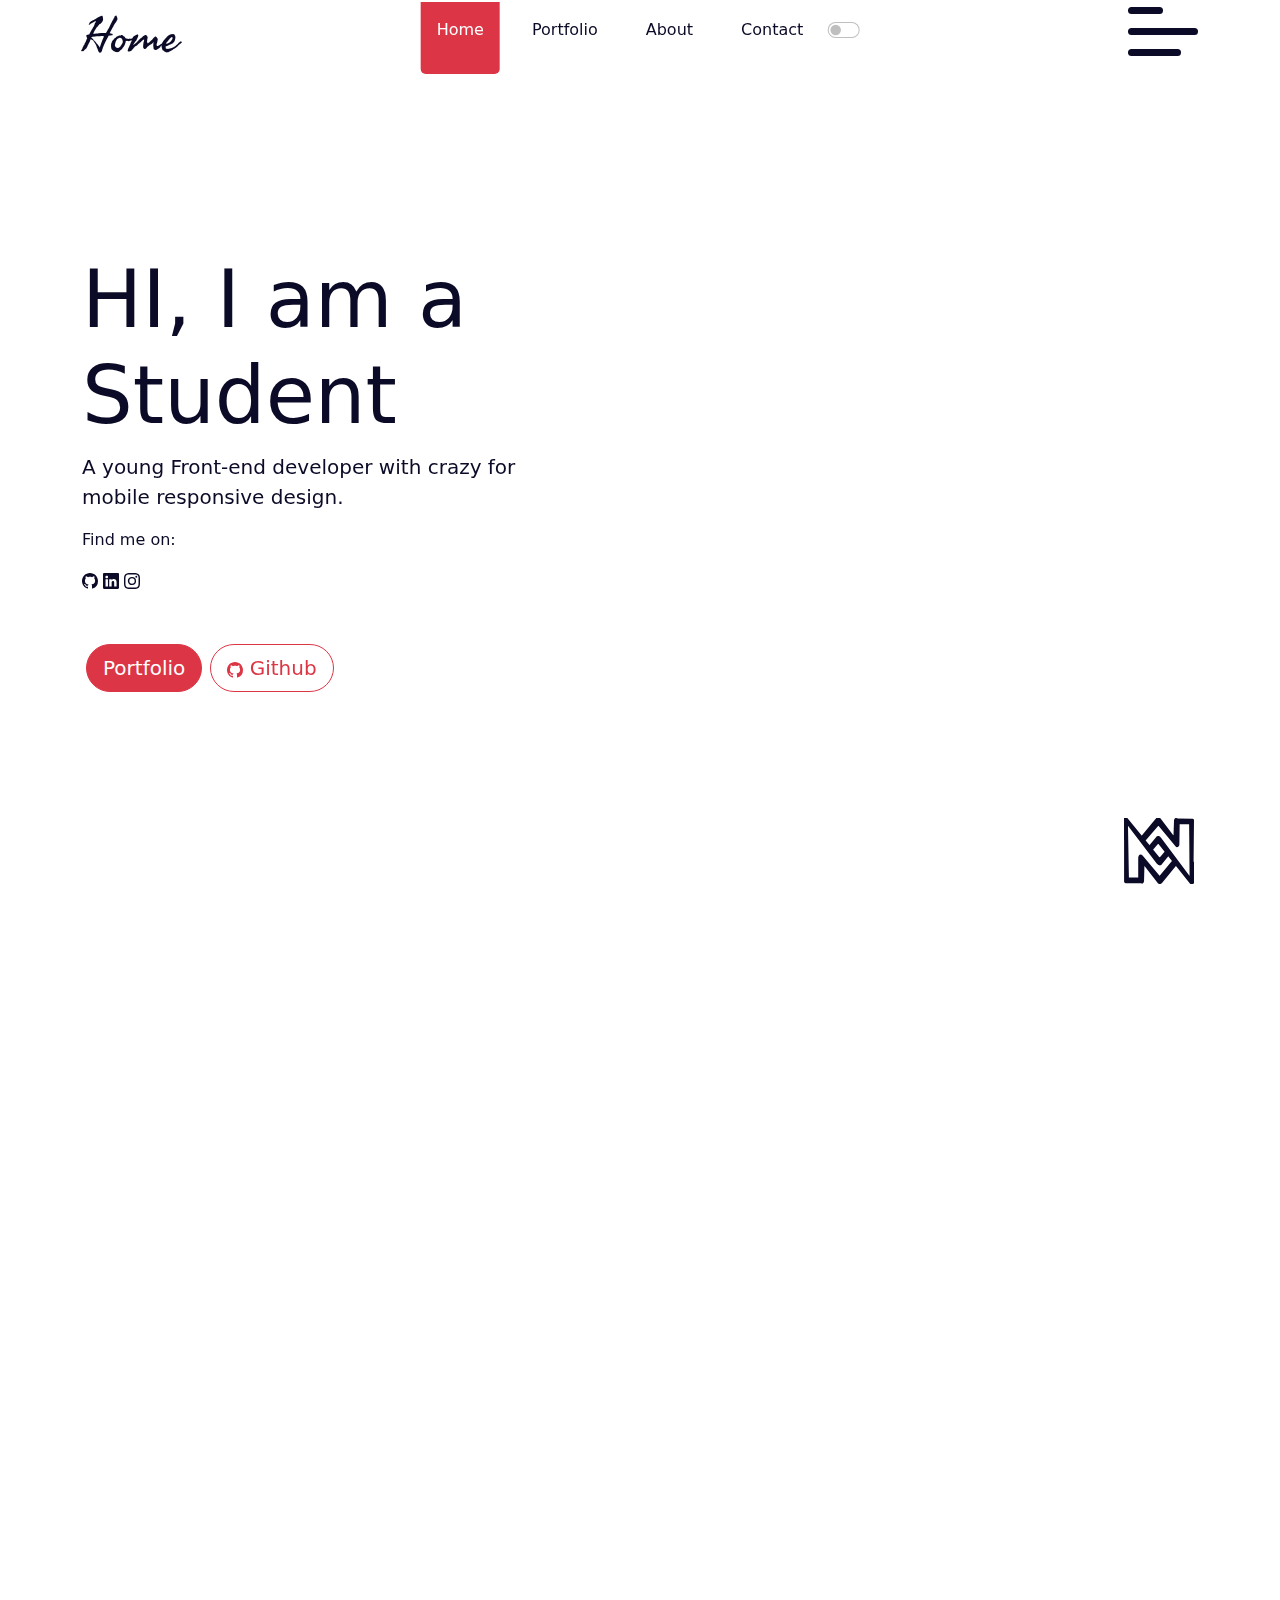
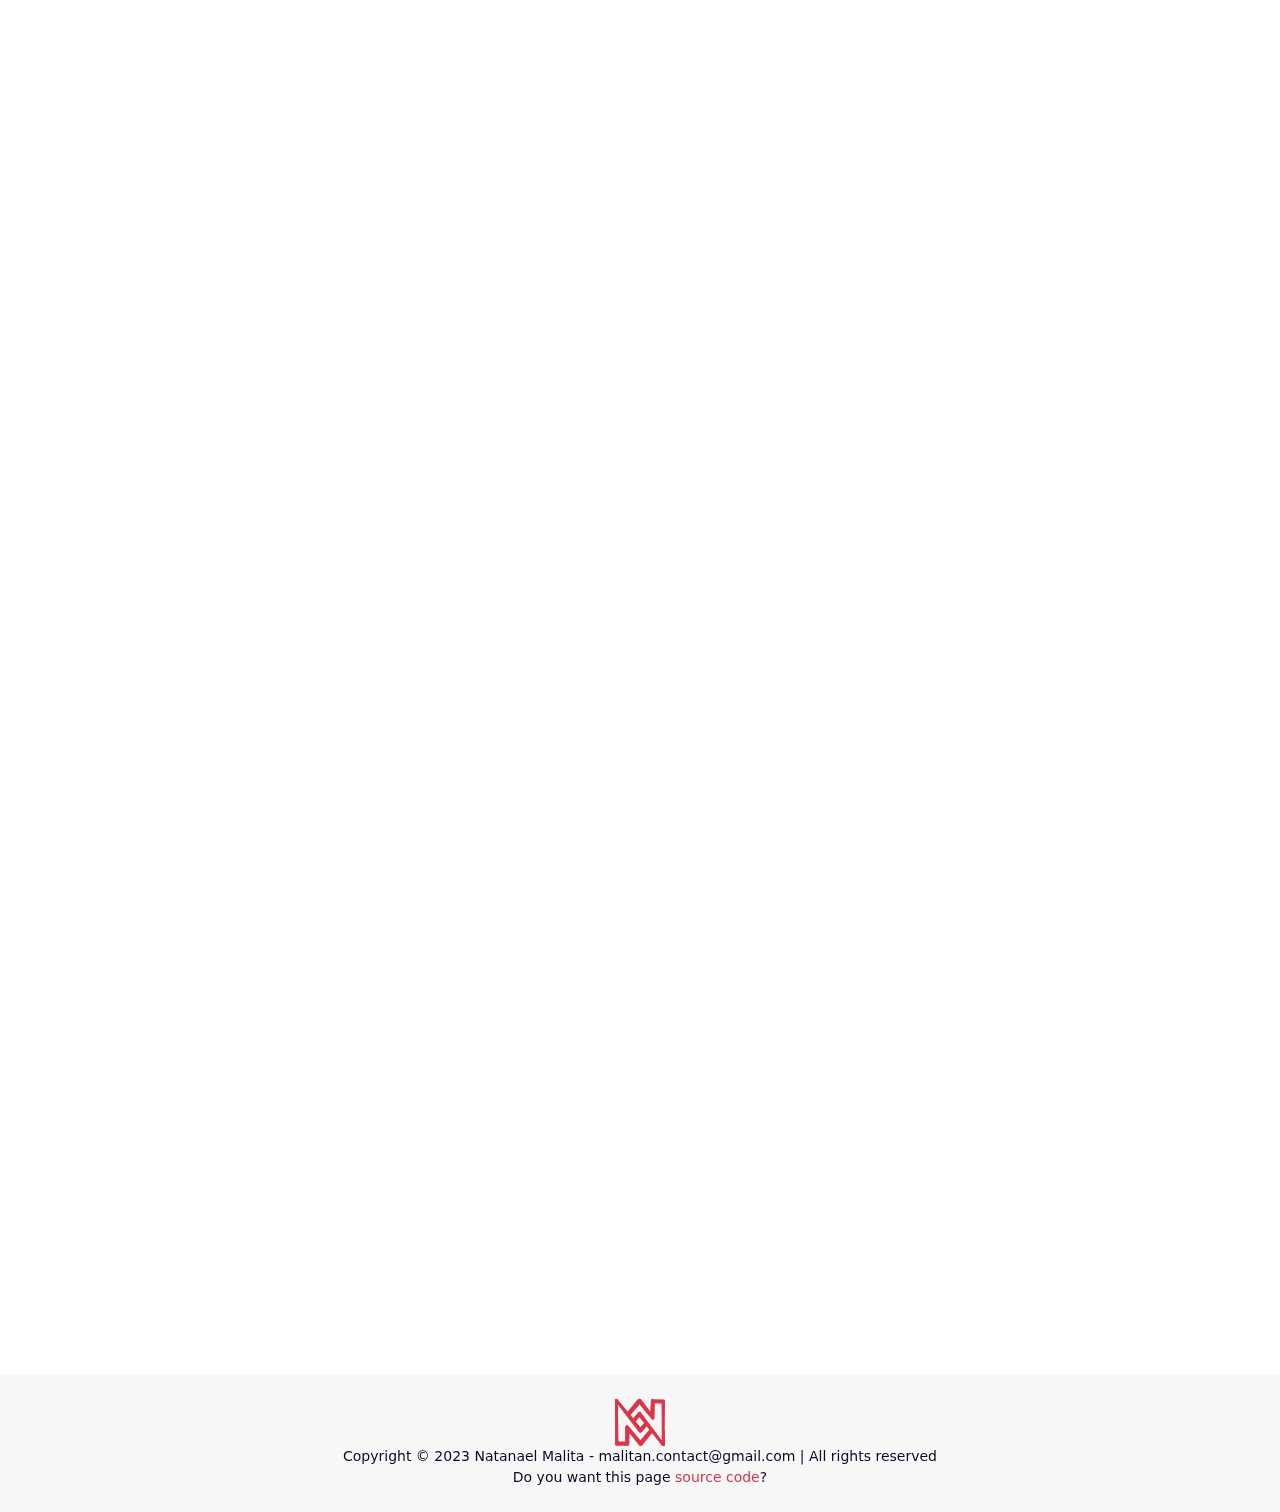
==== commit 070661c9: "add new projects, animations on scroll" ====
--- a/index.html
+++ b/index.html
@@ -1,9 +1,16 @@
-<!doctype html><html lang="en"><head><meta charset="UTF-8"/><meta http-equiv="X-UA-Compatible" content="IE=edge"/><meta name="viewport" content="width=device-width,initial-scale=1"/><title>Personal Portfolio</title><link rel="shortcut icon" href="assets/favicon.ico"><link rel="icon" type="image/png" sizes="16x16" href="assets/favicon-16x16.png"><link rel="icon" type="image/png" sizes="32x32" href="assets/favicon-32x32.png"><link rel="icon" type="image/png" sizes="48x48" href="assets/favicon-48x48.png"><link rel="manifest" href="assets/manifest.json"><meta name="mobile-web-app-capable" content="yes"><meta name="theme-color" content="#fff"><meta name="application-name" content="webpack-intro"><link rel="apple-touch-icon" sizes="57x57" href="assets/apple-touch-icon-57x57.png"><link rel="apple-touch-icon" sizes="60x60" href="assets/apple-touch-icon-60x60.png"><link rel="apple-touch-icon" sizes="72x72" href="assets/apple-touch-icon-72x72.png"><link rel="apple-touch-icon" sizes="76x76" href="assets/apple-touch-icon-76x76.png"><link rel="apple-touch-icon" sizes="114x114" href="assets/apple-touch-icon-114x114.png"><link rel="apple-touch-icon" sizes="120x120" href="assets/apple-touch-icon-120x120.png"><link rel="apple-touch-icon" sizes="144x144" href="assets/apple-touch-icon-144x144.png"><link rel="apple-touch-icon" sizes="152x152" href="assets/apple-touch-icon-152x152.png"><link rel="apple-touch-icon" sizes="167x167" href="assets/apple-touch-icon-167x167.png"><link rel="apple-touch-icon" sizes="180x180" href="assets/apple-touch-icon-180x180.png"><link rel="apple-touch-icon" sizes="1024x1024" href="assets/apple-touch-icon-1024x1024.png"><meta name="apple-mobile-web-app-capable" content="yes"><meta name="apple-mobile-web-app-status-bar-style" content="black-translucent"><meta name="apple-mobile-web-app-title" content="webpack-intro"><link rel="apple-touch-startup-image" media="(device-width: 320px) and (device-height: 568px) and (-webkit-device-pixel-ratio: 2) and (orientation: portrait)" href="assets/apple-touch-startup-image-640x1136.png"><link rel="apple-touch-startup-image" media="(device-width: 375px) and (device-height: 667px) and (-webkit-device-pixel-ratio: 2) and (orientation: portrait)" href="assets/apple-touch-startup-image-750x1334.png"><link rel="apple-touch-startup-image" media="(device-width: 414px) and (device-height: 896px) and (-webkit-device-pixel-ratio: 2) and (orientation: portrait)" href="assets/apple-touch-startup-image-828x1792.png"><link rel="apple-touch-startup-image" media="(device-width: 375px) and (device-height: 812px) and (-webkit-device-pixel-ratio: 3) and (orientation: portrait)" href="assets/apple-touch-startup-image-1125x2436.png"><link rel="apple-touch-startup-image" media="(device-width: 414px) and (device-height: 736px) and (-webkit-device-pixel-ratio: 3) and (orientation: portrait)" href="assets/apple-touch-startup-image-1242x2208.png"><link rel="apple-touch-startup-image" media="(device-width: 414px) and (device-height: 896px) and (-webkit-device-pixel-ratio: 3) and (orientation: portrait)" href="assets/apple-touch-startup-image-1242x2688.png"><link rel="apple-touch-startup-image" media="(device-width: 768px) and (device-height: 1024px) and (-webkit-device-pixel-ratio: 2) and (orientation: portrait)" href="assets/apple-touch-startup-image-1536x2048.png"><link rel="apple-touch-startup-image" media="(device-width: 834px) and (device-height: 1112px) and (-webkit-device-pixel-ratio: 2) and (orientation: portrait)" href="assets/apple-touch-startup-image-1668x2224.png"><link rel="apple-touch-startup-image" media="(device-width: 834px) and (device-height: 1194px) and (-webkit-device-pixel-ratio: 2) and (orientation: portrait)" href="assets/apple-touch-startup-image-1668x2388.png"><link rel="apple-touch-startup-image" media="(device-width: 1024px) and (device-height: 1366px) and (-webkit-device-pixel-ratio: 2) and (orientation: portrait)" href="assets/apple-touch-startup-image-2048x2732.png"><link rel="apple-touch-startup-image" media="(device-width: 810px) and (device-height: 1080px) and (-webkit-device-pixel-ratio: 2) and (orientation: portrait)" href="assets/apple-touch-startup-image-1620x2160.png"><link rel="apple-touch-startup-image" media="(device-width: 320px) and (device-height: 568px) and (-webkit-device-pixel-ratio: 2) and (orientation: landscape)" href="assets/apple-touch-startup-image-1136x640.png"><link rel="apple-touch-startup-image" media="(device-width: 375px) and (device-height: 667px) and (-webkit-device-pixel-ratio: 2) and (orientation: landscape)" href="assets/apple-touch-startup-image-1334x750.png"><link rel="apple-touch-startup-image" media="(device-width: 414px) and (device-height: 896px) and (-webkit-device-pixel-ratio: 2) and (orientation: landscape)" href="assets/apple-touch-startup-image-1792x828.png"><link rel="apple-touch-startup-image" media="(device-width: 375px) and (device-height: 812px) and (-webkit-device-pixel-ratio: 3) and (orientation: landscape)" href="assets/apple-touch-startup-image-2436x1125.png"><link rel="apple-touch-startup-image" media="(device-width: 414px) and (device-height: 736px) and (-webkit-device-pixel-ratio: 3) and (orientation: landscape)" href="assets/apple-touch-startup-image-2208x1242.png"><link rel="apple-touch-startup-image" media="(device-width: 414px) and (device-height: 896px) and (-webkit-device-pixel-ratio: 3) and (orientation: landscape)" href="assets/apple-touch-startup-image-2688x1242.png"><link rel="apple-touch-startup-image" media="(device-width: 768px) and (device-height: 1024px) and (-webkit-device-pixel-ratio: 2) and (orientation: landscape)" href="assets/apple-touch-startup-image-2048x1536.png"><link rel="apple-touch-startup-image" media="(device-width: 834px) and (device-height: 1112px) and (-webkit-device-pixel-ratio: 2) and (orientation: landscape)" href="assets/apple-touch-startup-image-2224x1668.png"><link rel="apple-touch-startup-image" media="(device-width: 834px) and (device-height: 1194px) and (-webkit-device-pixel-ratio: 2) and (orientation: landscape)" href="assets/apple-touch-startup-image-2388x1668.png"><link rel="apple-touch-startup-image" media="(device-width: 1024px) and (device-height: 1366px) and (-webkit-device-pixel-ratio: 2) and (orientation: landscape)" href="assets/apple-touch-startup-image-2732x2048.png"><link rel="apple-touch-startup-image" media="(device-width: 810px) and (device-height: 1080px) and (-webkit-device-pixel-ratio: 2) and (orientation: landscape)" href="assets/apple-touch-startup-image-2160x1620.png"><link rel="icon" type="image/png" sizes="228x228" href="assets/coast-228x228.png"><meta name="msapplication-TileColor" content="#fff"><meta name="msapplication-TileImage" content="assets/mstile-144x144.png"><meta name="msapplication-config" content="assets/browserconfig.xml"><link rel="yandex-tableau-widget" href="assets/yandex-browser-manifest.json"><script defer="defer" src="main.1674737f51d029cf4d96.js"></script><link href="main.css" rel="stylesheet"></head><body class="theme-light" data-bs-spy="scroll" data-bs-target=".custom-nav-group" data-bs-offset="100" tabindex="0"><nav id="navbar-main" class="navbar-custom fixed-top"><div class="container d-flex"><a class="navbar-brand" href="#portfolio">Portfolio</a><div class="nav-link custom-nav-group ms-auto navbar-links d-flex flex-column align-items-center flex-md-row align-items-md-stretch"><a class="nav-link custom-nav-link hook-logo" aria-current="page" href="#hero">Home</a> <a class="nav-link custom-nav-link" href="#portfolio">Portfolio</a> <a class="nav-link custom-nav-link" href="#about">About</a> <a class="nav-link custom-nav-link" href="#contact">Contact</a> <a class="nav-link custom-nav-link hook-logo-footer" href="#footer" style="display: none;"></a><div class="form-check form-switch my-3"><input class="form-check-input" type="checkbox" id="switch-theme"></div></div><label class="hamburger-label ms-auto" for="hamburger-button"><input type="checkbox" id="hamburger-button"/> <span></span> <span></span> <span></span></label></div></nav><header></header><section id="hero"><div class="container"><div class="row"><div class="col-lg-5 d-flex flex-column justify-content-lg-center my-5 hero-text-group"><h1 class="display-1 mt-5">HI, I am a <span>Student</span></h1><p class="lead">A young <strong>Front-end</strong> developer with crazy for mobile responsive design.</p><div class="find-me"><p>Find me on:</p><a href="https://github.com/nate-mal" target="_blank"><svg xmlns="http://www.w3.org/2000/svg" width="16" height="16" fill="currentColor" class="bi bi-github" viewBox="0 0 16 16"><path d="M8 0C3.58 0 0 3.58 0 8c0 3.54 2.29 6.53 5.47 7.59.4.07.55-.17.55-.38 0-.19-.01-.82-.01-1.49-2.01.37-2.53-.49-2.69-.94-.09-.23-.48-.94-.82-1.13-.28-.15-.68-.52-.01-.53.63-.01 1.08.58 1.23.82.72 1.21 1.87.87 2.33.66.07-.52.28-.87.51-1.07-1.78-.2-3.64-.89-3.64-3.95 0-.87.31-1.59.82-2.15-.08-.2-.36-1.02.08-2.12 0 0 .67-.21 2.2.82.64-.18 1.32-.27 2-.27.68 0 1.36.09 2 .27 1.53-1.04 2.2-.82 2.2-.82.44 1.1.16 1.92.08 2.12.51.56.82 1.27.82 2.15 0 3.07-1.87 3.75-3.65 3.95.29.25.54.73.54 1.48 0 1.07-.01 1.93-.01 2.2 0 .21.15.46.55.38A8.012 8.012 0 0 0 16 8c0-4.42-3.58-8-8-8z"/></svg> </a><a href="https://www.linkedin.com/in/natanael-malita-4b4841199" target="_blank"><svg xmlns="http://www.w3.org/2000/svg" width="16" height="16" fill="currentColor" class="bi bi-linkedin" viewBox="0 0 16 16"><path d="M0 1.146C0 .513.526 0 1.175 0h13.65C15.474 0 16 .513 16 1.146v13.708c0 .633-.526 1.146-1.175 1.146H1.175C.526 16 0 15.487 0 14.854V1.146zm4.943 12.248V6.169H2.542v7.225h2.401zm-1.2-8.212c.837 0 1.358-.554 1.358-1.248-.015-.709-.52-1.248-1.342-1.248-.822 0-1.359.54-1.359 1.248 0 .694.521 1.248 1.327 1.248h.016zm4.908 8.212V9.359c0-.216.016-.432.08-.586.173-.431.568-.878 1.232-.878.869 0 1.216.662 1.216 1.634v3.865h2.401V9.25c0-2.22-1.184-3.252-2.764-3.252-1.274 0-1.845.7-2.165 1.193v.025h-.016a5.54 5.54 0 0 1 .016-.025V6.169h-2.4c.03.678 0 7.225 0 7.225h2.4z"/></svg> </a><a href="https://www.instagram.com/natanaelmalita97/" target="_blank"><svg xmlns="http://www.w3.org/2000/svg" width="16" height="16" fill="currentColor" class="bi bi-instagram" viewBox="0 0 16 16"><path d="M8 0C5.829 0 5.556.01 4.703.048 3.85.088 3.269.222 2.76.42a3.917 3.917 0 0 0-1.417.923A3.927 3.927 0 0 0 .42 2.76C.222 3.268.087 3.85.048 4.7.01 5.555 0 5.827 0 8.001c0 2.172.01 2.444.048 3.297.04.852.174 1.433.372 1.942.205.526.478.972.923 1.417.444.445.89.719 1.416.923.51.198 1.09.333 1.942.372C5.555 15.99 5.827 16 8 16s2.444-.01 3.298-.048c.851-.04 1.434-.174 1.943-.372a3.916 3.916 0 0 0 1.416-.923c.445-.445.718-.891.923-1.417.197-.509.332-1.09.372-1.942C15.99 10.445 16 10.173 16 8s-.01-2.445-.048-3.299c-.04-.851-.175-1.433-.372-1.941a3.926 3.926 0 0 0-.923-1.417A3.911 3.911 0 0 0 13.24.42c-.51-.198-1.092-.333-1.943-.372C10.443.01 10.172 0 7.998 0h.003zm-.717 1.442h.718c2.136 0 2.389.007 3.232.046.78.035 1.204.166 1.486.275.373.145.64.319.92.599.28.28.453.546.598.92.11.281.24.705.275 1.485.039.843.047 1.096.047 3.231s-.008 2.389-.047 3.232c-.035.78-.166 1.203-.275 1.485a2.47 2.47 0 0 1-.599.919c-.28.28-.546.453-.92.598-.28.11-.704.24-1.485.276-.843.038-1.096.047-3.232.047s-2.39-.009-3.233-.047c-.78-.036-1.203-.166-1.485-.276a2.478 2.478 0 0 1-.92-.598 2.48 2.48 0 0 1-.6-.92c-.109-.281-.24-.705-.275-1.485-.038-.843-.046-1.096-.046-3.233 0-2.136.008-2.388.046-3.231.036-.78.166-1.204.276-1.486.145-.373.319-.64.599-.92.28-.28.546-.453.92-.598.282-.11.705-.24 1.485-.276.738-.034 1.024-.044 2.515-.045v.002zm4.988 1.328a.96.96 0 1 0 0 1.92.96.96 0 0 0 0-1.92zm-4.27 1.122a4.109 4.109 0 1 0 0 8.217 4.109 4.109 0 0 0 0-8.217zm0 1.441a2.667 2.667 0 1 1 0 5.334 2.667 2.667 0 0 1 0-5.334z"/></svg></a></div><div class="d-flex flex-column align-items-center align-items-md-start"><div class="mt-5"><a href="#portfolio" class="btn btn-danger btn-lg m-1">Portfolio </a><a href="https://github.com/nate-mal" target="_blank" class="btn btn-outline-danger btn-lg m-1"><svg xmlns="http://www.w3.org/2000/svg" width="16" height="16" fill="currentColor" class="bi bi-github" viewBox="0 0 16 16"><path d="M8 0C3.58 0 0 3.58 0 8c0 3.54 2.29 6.53 5.47 7.59.4.07.55-.17.55-.38 0-.19-.01-.82-.01-1.49-2.01.37-2.53-.49-2.69-.94-.09-.23-.48-.94-.82-1.13-.28-.15-.68-.52-.01-.53.63-.01 1.08.58 1.23.82.72 1.21 1.87.87 2.33.66.07-.52.28-.87.51-1.07-1.78-.2-3.64-.89-3.64-3.95 0-.87.31-1.59.82-2.15-.08-.2-.36-1.02.08-2.12 0 0 .67-.21 2.2.82.64-.18 1.32-.27 2-.27.68 0 1.36.09 2 .27 1.53-1.04 2.2-.82 2.2-.82.44 1.1.16 1.92.08 2.12.51.56.82 1.27.82 2.15 0 3.07-1.87 3.75-3.65 3.95.29.25.54.73.54 1.48 0 1.07-.01 1.93-.01 2.2 0 .21.15.46.55.38A8.012 8.012 0 0 0 16 8c0-4.42-3.58-8-8-8z"/></svg> Github</a></div></div></div><div id="avatar" class="avatar-wrapper col-lg"><img class="avatar"/> <svg class="logo" xmlns="http://www.w3.org/2000/svg" viewBox="0 0 234.786 220.517"><g data-name="Layer 2"><g fill="currentColor" data-name="Layer 1"><path class="path" stroke="currentColor" stroke-width="5" d="M58.243 219.092H5.323c-.4-.611-1.76-.513-3.06-1.613a6.852 6.852 0 0 1-2-4.178V9.217c-.876-3.5.5-7.259 3.22-8.8a5.194 5.194 0 0 1 6.48 2.2l109.52 134.152 20.88-24.777 9.12 11.142-26.2 32.25a7.048 7.048 0 0 1-4.32 1.026 8.534 8.534 0 0 1-6-3.959l-102.24-134 3.24 183.533h36.26v-69.638c.45-2.639 1.46-5.278 3.34-6.6a4.511 4.511 0 0 1 6.12.88l59.76 70.862 46.08-54.979 10.08 12.315-49.4 61.088a7.73 7.73 0 0 1-6 3.225 8.1 8.1 0 0 1-6.48-4.105l-47.52-61.573-1.48 58.5a8.234 8.234 0 0 1-2.16 4.692c-1.82 1.879-3.86 1.818-4.32 2.441Z" data-name="Path 60"/><path class="path" stroke="currentColor" stroke-width="5" d="m176.887 1.635 52.91.781a4.059 4.059 0 0 1 3.05.988 6.292 6.292 0 0 1 1.94 4.209l-2 203.753c.92 3.189-.2 6.722-2.638 8.327s-5.473.806-7.152-1.885q-54-67.787-108.11-135.563l-21.12 24.511-9-11.256 26.47-31.82a7.077 7.077 0 0 1 4.33-.964 8.6 8.6 0 0 1 6 4.038l100.92 135.303-1.49-183.231-36.71-.976-1.05 69.825a6.8 6.8 0 0 1-2.687 6.632 4.486 4.486 0 0 1-6-1.044l-59.063-71.582L68.867 75.9l-10-12.445 50-60.321A7.657 7.657 0 0 1 114.937 0a8.183 8.183 0 0 1 6.44 4.2l46.91 62.224 2-58.393a8.11 8.11 0 0 1 2.2-4.648 5.63 5.63 0 0 1 4.4-1.745Z" data-name="Path 61"/></g></g></svg></div></div></div></section><section id="portfolio"></section><section id="about"><div class="container"><div class="row"><div class="col-lg-6 d-flex flex-column justify-content-lg-center my-5 hero-text-group"><h1 class="display-5">Hello, I'm <span>Nati Malita</span></h1><p class="lead">Self-Taught Frontend Web Developer</p><h2>Welcome</h2><p>Welcome to my portfolio. I am thrilled you’ve come to visit my showcase of work which includes my personal projects.</p><p>Take a look and feel free to get in touch if you’d like to discuss potential opportunities to work together.</p><article><h2>Background</h2><p>I’m a student who is interested in technology and loves all about the web. I live in Romania and have worked as a professional barista. I’m excited to increase my knowledge and gain the abilities to create amazing websites.</p><p>I graduated a Bachelor's Degree in Political Science in 2020 and now I'm second year Bachelor student, Computer Science and I dedicated my time to learning and improving my abilities in modern technology.</p><p>I am an ambitious person who always chalenged himself to gain new skills.</p></article><article><h2>My capabilities</h2><ul class="list-group"><li class="list-group-item d-flex justify-content-between align-items-center">HTML5 <span class="badge"><svg xmlns="http://www.w3.org/2000/svg" viewBox="0 0 128 128"><path fill="#E44D26" d="M19.037 113.876l-10.005-112.215h109.936l-10.016 112.198-45.019 12.48z"/><path fill="#F16529" d="M64 116.8l36.378-10.086 8.559-95.878h-44.937z"/><path fill="#EBEBEB" d="M64 52.455h-18.212l-1.258-14.094h19.47v-13.762h-34.511l.33 3.692 3.382 37.927h30.799zM64 88.198l-.061.017-15.327-4.14-.979-10.975h-13.817l1.928 21.609 28.193 7.826.063-.017z"/><path fill="#fff" d="M63.952 52.455v13.763h16.947l-1.597 17.849-15.35 4.143v14.319l28.215-7.82.207-2.325 3.234-36.233.335-3.696h-3.708zM63.952 24.599v13.762h33.244l.276-3.092.628-6.978.329-3.692z"/></svg></span></li><li class="list-group-item d-flex justify-content-between align-items-center">CSS3 <span class="badge"><svg xmlns="http://www.w3.org/2000/svg" viewBox="0 0 128 128"><path fill="#1572B6" d="M18.814 114.123l-10.054-112.771h110.48l-10.064 112.754-45.243 12.543-45.119-12.526z"/><path fill="#33A9DC" d="M64.001 117.062l36.559-10.136 8.601-96.354h-45.16v106.49z"/><path fill="#fff" d="M64.001 51.429h18.302l1.264-14.163h-19.566v-13.831h34.681999999999995l-.332 3.711-3.4 38.114h-30.95v-13.831z"/><path fill="#EBEBEB" d="M64.083 87.349l-.061.018-15.403-4.159-.985-11.031h-13.882l1.937 21.717 28.331 7.863.063-.018v-14.39z"/><path fill="#fff" d="M81.127 64.675l-1.666 18.522-15.426 4.164v14.39l28.354-7.858.208-2.337 2.406-26.881h-13.876z"/><path fill="#EBEBEB" d="M64.048 23.435v13.831000000000001h-33.407999999999994l-.277-3.108-.63-7.012-.331-3.711h34.646zM64.001 51.431v13.831000000000001h-15.209l-.277-3.108-.631-7.012-.33-3.711h16.447z"/></svg></span></li><li class="list-group-item d-flex justify-content-between align-items-center">Responsive design (mobile first) <span class="badge"><svg xmlns="http://www.w3.org/2000/svg" enable-background="new 0 0 68 68" viewBox="0 0 68 68"><path d="M39.04999 54.85503c0 .28003-.22998.5-.5.5H22.06c-.27002 0-.5-.21997-.5-.5 0-.27002.22998-.5.5-.5 1 0 1.75-.31006 2.29999-.94995.95001-1.1001 1.03998-2.92004 1-4.01001H35.25c-.04004 1.09998.06 2.91992 1 4.02002.54999.62988 1.29999.93994 2.29999.93994C38.82001 54.35503 39.04999 54.58501 39.04999 54.85503zM53.20001 7.05498H7.40997c-2.70996 0-4.89996 2.19006-4.89996 4.90002v31.54004c0 2.70996 2.19 4.90002 4.89996 4.90002h31.17004v-6.13013H7.40997c-.66998 0-1.21997-.54993-1.21997-1.22998V11.95501c0-.68005.54999-1.22998 1.21997-1.22998h45.79004c.66998 0 1.21997.54993 1.21997 1.22998v14.04004h3.67999V11.95501C58.09998 9.24505 55.90997 7.05498 53.20001 7.05498zM30.31 44.02495c.71002 0 1.28998.58008 1.28998 1.31006 0 .71997-.57996 1.30005-1.28998 1.30005-.72998 0-1.31-.58008-1.31-1.30005C29 44.60503 29.58002 44.02495 30.31 44.02495z"/><path d="M53.41998,11.95501v3.80994H7.19v-3.80994c0-0.12,0.09998-0.22998,0.21997-0.22998h45.79004
+<!doctype html><html lang="en"><head><meta charset="UTF-8"/><meta http-equiv="X-UA-Compatible" content="IE=edge"/><meta name="viewport" content="width=device-width,initial-scale=1"/><title>Personal Portfolio</title><link href="https://unpkg.com/aos@2.3.1/dist/aos.css" rel="stylesheet"><link rel="shortcut icon" href="assets/favicon.ico"><link rel="icon" type="image/png" sizes="16x16" href="assets/favicon-16x16.png"><link rel="icon" type="image/png" sizes="32x32" href="assets/favicon-32x32.png"><link rel="icon" type="image/png" sizes="48x48" href="assets/favicon-48x48.png"><link rel="manifest" href="assets/manifest.json"><meta name="mobile-web-app-capable" content="yes"><meta name="theme-color" content="#fff"><meta name="application-name" content="webpack-intro"><link rel="apple-touch-icon" sizes="57x57" href="assets/apple-touch-icon-57x57.png"><link rel="apple-touch-icon" sizes="60x60" href="assets/apple-touch-icon-60x60.png"><link rel="apple-touch-icon" sizes="72x72" href="assets/apple-touch-icon-72x72.png"><link rel="apple-touch-icon" sizes="76x76" href="assets/apple-touch-icon-76x76.png"><link rel="apple-touch-icon" sizes="114x114" href="assets/apple-touch-icon-114x114.png"><link rel="apple-touch-icon" sizes="120x120" href="assets/apple-touch-icon-120x120.png"><link rel="apple-touch-icon" sizes="144x144" href="assets/apple-touch-icon-144x144.png"><link rel="apple-touch-icon" sizes="152x152" href="assets/apple-touch-icon-152x152.png"><link rel="apple-touch-icon" sizes="167x167" href="assets/apple-touch-icon-167x167.png"><link rel="apple-touch-icon" sizes="180x180" href="assets/apple-touch-icon-180x180.png"><link rel="apple-touch-icon" sizes="1024x1024" href="assets/apple-touch-icon-1024x1024.png"><meta name="apple-mobile-web-app-capable" content="yes"><meta name="apple-mobile-web-app-status-bar-style" content="black-translucent"><meta name="apple-mobile-web-app-title" content="webpack-intro"><link rel="apple-touch-startup-image" media="(device-width: 320px) and (device-height: 568px) and (-webkit-device-pixel-ratio: 2) and (orientation: portrait)" href="assets/apple-touch-startup-image-640x1136.png"><link rel="apple-touch-startup-image" media="(device-width: 375px) and (device-height: 667px) and (-webkit-device-pixel-ratio: 2) and (orientation: portrait)" href="assets/apple-touch-startup-image-750x1334.png"><link rel="apple-touch-startup-image" media="(device-width: 414px) and (device-height: 896px) and (-webkit-device-pixel-ratio: 2) and (orientation: portrait)" href="assets/apple-touch-startup-image-828x1792.png"><link rel="apple-touch-startup-image" media="(device-width: 375px) and (device-height: 812px) and (-webkit-device-pixel-ratio: 3) and (orientation: portrait)" href="assets/apple-touch-startup-image-1125x2436.png"><link rel="apple-touch-startup-image" media="(device-width: 414px) and (device-height: 736px) and (-webkit-device-pixel-ratio: 3) and (orientation: portrait)" href="assets/apple-touch-startup-image-1242x2208.png"><link rel="apple-touch-startup-image" media="(device-width: 414px) and (device-height: 896px) and (-webkit-device-pixel-ratio: 3) and (orientation: portrait)" href="assets/apple-touch-startup-image-1242x2688.png"><link rel="apple-touch-startup-image" media="(device-width: 768px) and (device-height: 1024px) and (-webkit-device-pixel-ratio: 2) and (orientation: portrait)" href="assets/apple-touch-startup-image-1536x2048.png"><link rel="apple-touch-startup-image" media="(device-width: 834px) and (device-height: 1112px) and (-webkit-device-pixel-ratio: 2) and (orientation: portrait)" href="assets/apple-touch-startup-image-1668x2224.png"><link rel="apple-touch-startup-image" media="(device-width: 834px) and (device-height: 1194px) and (-webkit-device-pixel-ratio: 2) and (orientation: portrait)" href="assets/apple-touch-startup-image-1668x2388.png"><link rel="apple-touch-startup-image" media="(device-width: 1024px) and (device-height: 1366px) and (-webkit-device-pixel-ratio: 2) and (orientation: portrait)" href="assets/apple-touch-startup-image-2048x2732.png"><link rel="apple-touch-startup-image" media="(device-width: 810px) and (device-height: 1080px) and (-webkit-device-pixel-ratio: 2) and (orientation: portrait)" href="assets/apple-touch-startup-image-1620x2160.png"><link rel="apple-touch-startup-image" media="(device-width: 320px) and (device-height: 568px) and (-webkit-device-pixel-ratio: 2) and (orientation: landscape)" href="assets/apple-touch-startup-image-1136x640.png"><link rel="apple-touch-startup-image" media="(device-width: 375px) and (device-height: 667px) and (-webkit-device-pixel-ratio: 2) and (orientation: landscape)" href="assets/apple-touch-startup-image-1334x750.png"><link rel="apple-touch-startup-image" media="(device-width: 414px) and (device-height: 896px) and (-webkit-device-pixel-ratio: 2) and (orientation: landscape)" href="assets/apple-touch-startup-image-1792x828.png"><link rel="apple-touch-startup-image" media="(device-width: 375px) and (device-height: 812px) and (-webkit-device-pixel-ratio: 3) and (orientation: landscape)" href="assets/apple-touch-startup-image-2436x1125.png"><link rel="apple-touch-startup-image" media="(device-width: 414px) and (device-height: 736px) and (-webkit-device-pixel-ratio: 3) and (orientation: landscape)" href="assets/apple-touch-startup-image-2208x1242.png"><link rel="apple-touch-startup-image" media="(device-width: 414px) and (device-height: 896px) and (-webkit-device-pixel-ratio: 3) and (orientation: landscape)" href="assets/apple-touch-startup-image-2688x1242.png"><link rel="apple-touch-startup-image" media="(device-width: 768px) and (device-height: 1024px) and (-webkit-device-pixel-ratio: 2) and (orientation: landscape)" href="assets/apple-touch-startup-image-2048x1536.png"><link rel="apple-touch-startup-image" media="(device-width: 834px) and (device-height: 1112px) and (-webkit-device-pixel-ratio: 2) and (orientation: landscape)" href="assets/apple-touch-startup-image-2224x1668.png"><link rel="apple-touch-startup-image" media="(device-width: 834px) and (device-height: 1194px) and (-webkit-device-pixel-ratio: 2) and (orientation: landscape)" href="assets/apple-touch-startup-image-2388x1668.png"><link rel="apple-touch-startup-image" media="(device-width: 1024px) and (device-height: 1366px) and (-webkit-device-pixel-ratio: 2) and (orientation: landscape)" href="assets/apple-touch-startup-image-2732x2048.png"><link rel="apple-touch-startup-image" media="(device-width: 810px) and (device-height: 1080px) and (-webkit-device-pixel-ratio: 2) and (orientation: landscape)" href="assets/apple-touch-startup-image-2160x1620.png"><link rel="icon" type="image/png" sizes="228x228" href="assets/coast-228x228.png"><meta name="msapplication-TileColor" content="#fff"><meta name="msapplication-TileImage" content="assets/mstile-144x144.png"><meta name="msapplication-config" content="assets/browserconfig.xml"><link rel="yandex-tableau-widget" href="assets/yandex-browser-manifest.json"><script defer="defer" src="main.d67542c203e0ea5fbe42.js"></script><link href="main.css" rel="stylesheet"></head><body class="theme-light" data-bs-spy="scroll" data-bs-target=".custom-nav-group" data-bs-offset="100" tabindex="0"><script src="https://unpkg.com/aos@2.3.1/dist/aos.js"></script><script>AOS.init({
+      offset: 200,
+      duration: 600,
+      easing: "ease-in-sine",
+      delay: 100,
+    });
+
+AOS.refresh();</script><nav id="navbar-main" class="navbar-custom fixed-top"><div class="container d-flex"><a class="navbar-brand" href="#portfolio">Portfolio</a><div class="nav-link custom-nav-group ms-auto navbar-links d-flex flex-column align-items-center flex-md-row align-items-md-stretch"><a class="nav-link custom-nav-link hook-logo" aria-current="page" href="#hero">Home</a> <a class="nav-link custom-nav-link" href="#portfolio">Portfolio</a> <a class="nav-link custom-nav-link" href="#about">About</a> <a class="nav-link custom-nav-link" href="#contact">Contact</a> <a class="nav-link custom-nav-link hook-logo-footer" href="#footer" style="display: none;"></a><div class="form-check form-switch my-3"><input class="form-check-input" type="checkbox" id="switch-theme"></div></div><label class="hamburger-label ms-auto" for="hamburger-button"><input type="checkbox" id="hamburger-button"/> <span></span> <span></span> <span></span></label></div></nav><header></header><section id="hero"><div class="container"><div class="row"><div class="col-lg-5 d-flex flex-column justify-content-lg-center my-5 hero-text-group" data-aos="fade-up"><h1 class="display-1 mt-5">HI, I am a <span>Student</span></h1><p class="lead">A young <strong>Front-end</strong> developer with crazy for mobile responsive design.</p><div class="find-me"><p>Find me on:</p><a href="https://github.com/nate-mal" target="_blank"><svg xmlns="http://www.w3.org/2000/svg" width="16" height="16" fill="currentColor" class="bi bi-github" viewBox="0 0 16 16"><path d="M8 0C3.58 0 0 3.58 0 8c0 3.54 2.29 6.53 5.47 7.59.4.07.55-.17.55-.38 0-.19-.01-.82-.01-1.49-2.01.37-2.53-.49-2.69-.94-.09-.23-.48-.94-.82-1.13-.28-.15-.68-.52-.01-.53.63-.01 1.08.58 1.23.82.72 1.21 1.87.87 2.33.66.07-.52.28-.87.51-1.07-1.78-.2-3.64-.89-3.64-3.95 0-.87.31-1.59.82-2.15-.08-.2-.36-1.02.08-2.12 0 0 .67-.21 2.2.82.64-.18 1.32-.27 2-.27.68 0 1.36.09 2 .27 1.53-1.04 2.2-.82 2.2-.82.44 1.1.16 1.92.08 2.12.51.56.82 1.27.82 2.15 0 3.07-1.87 3.75-3.65 3.95.29.25.54.73.54 1.48 0 1.07-.01 1.93-.01 2.2 0 .21.15.46.55.38A8.012 8.012 0 0 0 16 8c0-4.42-3.58-8-8-8z"/></svg> </a><a href="https://www.linkedin.com/in/natanael-malita-4b4841199" target="_blank"><svg xmlns="http://www.w3.org/2000/svg" width="16" height="16" fill="currentColor" class="bi bi-linkedin" viewBox="0 0 16 16"><path d="M0 1.146C0 .513.526 0 1.175 0h13.65C15.474 0 16 .513 16 1.146v13.708c0 .633-.526 1.146-1.175 1.146H1.175C.526 16 0 15.487 0 14.854V1.146zm4.943 12.248V6.169H2.542v7.225h2.401zm-1.2-8.212c.837 0 1.358-.554 1.358-1.248-.015-.709-.52-1.248-1.342-1.248-.822 0-1.359.54-1.359 1.248 0 .694.521 1.248 1.327 1.248h.016zm4.908 8.212V9.359c0-.216.016-.432.08-.586.173-.431.568-.878 1.232-.878.869 0 1.216.662 1.216 1.634v3.865h2.401V9.25c0-2.22-1.184-3.252-2.764-3.252-1.274 0-1.845.7-2.165 1.193v.025h-.016a5.54 5.54 0 0 1 .016-.025V6.169h-2.4c.03.678 0 7.225 0 7.225h2.4z"/></svg> </a><a href="https://www.instagram.com/natanaelmalita97/" target="_blank"><svg xmlns="http://www.w3.org/2000/svg" width="16" height="16" fill="currentColor" class="bi bi-instagram" viewBox="0 0 16 16"><path d="M8 0C5.829 0 5.556.01 4.703.048 3.85.088 3.269.222 2.76.42a3.917 3.917 0 0 0-1.417.923A3.927 3.927 0 0 0 .42 2.76C.222 3.268.087 3.85.048 4.7.01 5.555 0 5.827 0 8.001c0 2.172.01 2.444.048 3.297.04.852.174 1.433.372 1.942.205.526.478.972.923 1.417.444.445.89.719 1.416.923.51.198 1.09.333 1.942.372C5.555 15.99 5.827 16 8 16s2.444-.01 3.298-.048c.851-.04 1.434-.174 1.943-.372a3.916 3.916 0 0 0 1.416-.923c.445-.445.718-.891.923-1.417.197-.509.332-1.09.372-1.942C15.99 10.445 16 10.173 16 8s-.01-2.445-.048-3.299c-.04-.851-.175-1.433-.372-1.941a3.926 3.926 0 0 0-.923-1.417A3.911 3.911 0 0 0 13.24.42c-.51-.198-1.092-.333-1.943-.372C10.443.01 10.172 0 7.998 0h.003zm-.717 1.442h.718c2.136 0 2.389.007 3.232.046.78.035 1.204.166 1.486.275.373.145.64.319.92.599.28.28.453.546.598.92.11.281.24.705.275 1.485.039.843.047 1.096.047 3.231s-.008 2.389-.047 3.232c-.035.78-.166 1.203-.275 1.485a2.47 2.47 0 0 1-.599.919c-.28.28-.546.453-.92.598-.28.11-.704.24-1.485.276-.843.038-1.096.047-3.232.047s-2.39-.009-3.233-.047c-.78-.036-1.203-.166-1.485-.276a2.478 2.478 0 0 1-.92-.598 2.48 2.48 0 0 1-.6-.92c-.109-.281-.24-.705-.275-1.485-.038-.843-.046-1.096-.046-3.233 0-2.136.008-2.388.046-3.231.036-.78.166-1.204.276-1.486.145-.373.319-.64.599-.92.28-.28.546-.453.92-.598.282-.11.705-.24 1.485-.276.738-.034 1.024-.044 2.515-.045v.002zm4.988 1.328a.96.96 0 1 0 0 1.92.96.96 0 0 0 0-1.92zm-4.27 1.122a4.109 4.109 0 1 0 0 8.217 4.109 4.109 0 0 0 0-8.217zm0 1.441a2.667 2.667 0 1 1 0 5.334 2.667 2.667 0 0 1 0-5.334z"/></svg></a></div><div class="d-flex flex-column align-items-center align-items-md-start"><div class="mt-5"><a href="#portfolio" class="btn btn-danger btn-lg m-1">Portfolio </a><a href="https://github.com/nate-mal" target="_blank" class="btn btn-outline-danger btn-lg m-1"><svg xmlns="http://www.w3.org/2000/svg" width="16" height="16" fill="currentColor" class="bi bi-github" viewBox="0 0 16 16"><path d="M8 0C3.58 0 0 3.58 0 8c0 3.54 2.29 6.53 5.47 7.59.4.07.55-.17.55-.38 0-.19-.01-.82-.01-1.49-2.01.37-2.53-.49-2.69-.94-.09-.23-.48-.94-.82-1.13-.28-.15-.68-.52-.01-.53.63-.01 1.08.58 1.23.82.72 1.21 1.87.87 2.33.66.07-.52.28-.87.51-1.07-1.78-.2-3.64-.89-3.64-3.95 0-.87.31-1.59.82-2.15-.08-.2-.36-1.02.08-2.12 0 0 .67-.21 2.2.82.64-.18 1.32-.27 2-.27.68 0 1.36.09 2 .27 1.53-1.04 2.2-.82 2.2-.82.44 1.1.16 1.92.08 2.12.51.56.82 1.27.82 2.15 0 3.07-1.87 3.75-3.65 3.95.29.25.54.73.54 1.48 0 1.07-.01 1.93-.01 2.2 0 .21.15.46.55.38A8.012 8.012 0 0 0 16 8c0-4.42-3.58-8-8-8z"/></svg> Github</a></div></div></div><div id="avatar" class="avatar-wrapper col-lg"><div class="avatar-glitch"></div><svg class="logo" xmlns="http://www.w3.org/2000/svg" viewBox="0 0 234.786 220.517"><g data-name="Layer 2"><g fill="currentColor" data-name="Layer 1"><path class="path" stroke="currentColor" stroke-width="5" d="M58.243 219.092H5.323c-.4-.611-1.76-.513-3.06-1.613a6.852 6.852 0 0 1-2-4.178V9.217c-.876-3.5.5-7.259 3.22-8.8a5.194 5.194 0 0 1 6.48 2.2l109.52 134.152 20.88-24.777 9.12 11.142-26.2 32.25a7.048 7.048 0 0 1-4.32 1.026 8.534 8.534 0 0 1-6-3.959l-102.24-134 3.24 183.533h36.26v-69.638c.45-2.639 1.46-5.278 3.34-6.6a4.511 4.511 0 0 1 6.12.88l59.76 70.862 46.08-54.979 10.08 12.315-49.4 61.088a7.73 7.73 0 0 1-6 3.225 8.1 8.1 0 0 1-6.48-4.105l-47.52-61.573-1.48 58.5a8.234 8.234 0 0 1-2.16 4.692c-1.82 1.879-3.86 1.818-4.32 2.441Z" data-name="Path 60"/><path class="path" stroke="currentColor" stroke-width="5" d="m176.887 1.635 52.91.781a4.059 4.059 0 0 1 3.05.988 6.292 6.292 0 0 1 1.94 4.209l-2 203.753c.92 3.189-.2 6.722-2.638 8.327s-5.473.806-7.152-1.885q-54-67.787-108.11-135.563l-21.12 24.511-9-11.256 26.47-31.82a7.077 7.077 0 0 1 4.33-.964 8.6 8.6 0 0 1 6 4.038l100.92 135.303-1.49-183.231-36.71-.976-1.05 69.825a6.8 6.8 0 0 1-2.687 6.632 4.486 4.486 0 0 1-6-1.044l-59.063-71.582L68.867 75.9l-10-12.445 50-60.321A7.657 7.657 0 0 1 114.937 0a8.183 8.183 0 0 1 6.44 4.2l46.91 62.224 2-58.393a8.11 8.11 0 0 1 2.2-4.648 5.63 5.63 0 0 1 4.4-1.745Z" data-name="Path 61"/></g></g></svg></div></div></div></section><section id="portfolio"><div data-aos="zoom-in"><div id="portfolio-content"></div></div></section><section id="about"><div class="container"><div class="row"><div class="col-lg-6 d-flex flex-column justify-content-lg-center my-5 hero-text-group" data-aos="fade-up" data-aos-delay="400"><h1 class="display-5">Hello, I'm <span>Nati Malita</span></h1><p class="lead">Self-Taught Frontend Web Developer</p><h2>Welcome</h2><p>Welcome to my portfolio. I am thrilled you’ve come to visit my showcase of work which includes my personal projects.</p><p>Take a look and feel free to get in touch if you’d like to discuss potential opportunities to work together.</p><article><h2>Background</h2><p>I’m a student who is interested in technology and loves all about the web. I live in Romania and have worked as a professional barista. I’m excited to increase my knowledge and gain the abilities to create amazing websites.</p><p>I graduated a Bachelor's Degree in Political Science in 2020 and now I'm about to get a Bachelor's Degree in Computer Science. I dedicated my time to learning and improving my abilities in modern technology.</p><p>I am an ambitious person who always chalenged himself to gain new skills.</p></article><article><h2>My capabilities</h2><ul class="list-group"><li class="list-group-item d-flex justify-content-between align-items-center">Nextjs <span class="badge"><svg width="394" height="80" viewBox="0 0 394 80" fill="none" xmlns="http://www.w3.org/2000/svg"><path d="M261.919 0.0330722H330.547V12.7H303.323V79.339H289.71V12.7H261.919V0.0330722Z" fill="black"/><path d="M149.052 0.0330722V12.7H94.0421V33.0772H138.281V45.7441H94.0421V66.6721H149.052V79.339H80.43V12.7H80.4243V0.0330722H149.052Z" fill="black"/><path d="M183.32 0.0661486H165.506L229.312 79.3721H247.178L215.271 39.7464L247.127 0.126654L229.312 0.154184L206.352 28.6697L183.32 0.0661486Z" fill="black"/><path d="M201.6 56.7148L192.679 45.6229L165.455 79.4326H183.32L201.6 56.7148Z" fill="black"/><path fill-rule="evenodd" clip-rule="evenodd" d="M80.907 79.339L17.0151 0H0V79.3059H13.6121V16.9516L63.8067 79.339H80.907Z" fill="black"/><path d="M333.607 78.8546C332.61 78.8546 331.762 78.5093 331.052 77.8186C330.342 77.1279 329.991 76.2917 330 75.3011C329.991 74.3377 330.342 73.5106 331.052 72.8199C331.762 72.1292 332.61 71.7838 333.607 71.7838C334.566 71.7838 335.405 72.1292 336.115 72.8199C336.835 73.5106 337.194 74.3377 337.204 75.3011C337.194 75.9554 337.028 76.5552 336.696 77.0914C336.355 77.6368 335.922 78.064 335.377 78.373C334.842 78.6911 334.252 78.8546 333.607 78.8546Z" fill="black"/><path d="M356.84 45.4453H362.872V68.6846C362.863 70.8204 362.401 72.6472 361.498 74.1832C360.585 75.7191 359.321 76.8914 357.698 77.7185C356.084 78.5364 354.193 78.9546 352.044 78.9546C350.079 78.9546 348.318 78.6001 346.75 77.9094C345.182 77.2187 343.937 76.1826 343.024 74.8193C342.101 73.456 341.649 71.7565 341.649 69.7207H347.691C347.7 70.6114 347.903 71.3838 348.29 72.0291C348.677 72.6744 349.212 73.1651 349.895 73.5105C350.586 73.8559 351.38 74.0286 352.274 74.0286C353.243 74.0286 354.073 73.8286 354.746 73.4196C355.419 73.0197 355.936 72.4199 356.296 71.6201C356.646 70.8295 356.831 69.8479 356.84 68.6846V45.4453Z" fill="black"/><path d="M387.691 54.5338C387.544 53.1251 386.898 52.0254 385.773 51.2438C384.638 50.4531 383.172 50.0623 381.373 50.0623C380.11 50.0623 379.022 50.2532 378.118 50.6258C377.214 51.0075 376.513 51.5164 376.033 52.1617C375.554 52.807 375.314 53.5432 375.295 54.3703C375.295 55.061 375.461 55.6608 375.784 56.1607C376.107 56.6696 376.54 57.0968 377.103 57.4422C377.656 57.7966 378.274 58.0874 378.948 58.3237C379.63 58.56 380.313 58.76 380.995 58.9236L384.14 59.6961C385.404 59.9869 386.631 60.3778 387.802 60.8776C388.973 61.3684 390.034 61.9955 390.965 62.7498C391.897 63.5042 392.635 64.413 393.179 65.4764C393.723 66.5397 394 67.7848 394 69.2208C394 71.1566 393.502 72.8562 392.496 74.3285C391.491 75.7917 390.043 76.9369 388.143 77.764C386.252 78.582 383.965 79 381.272 79C378.671 79 376.402 78.6002 374.493 77.8004C372.575 77.0097 371.08 75.8463 370.001 74.3194C368.922 72.7926 368.341 70.9294 368.258 68.7391H374.235C374.318 69.8842 374.687 70.8386 375.314 71.6111C375.95 72.3745 376.78 72.938 377.795 73.3197C378.819 73.6923 379.962 73.8832 381.226 73.8832C382.545 73.8832 383.707 73.6832 384.712 73.2924C385.708 72.9016 386.492 72.3564 387.055 71.6475C387.627 70.9476 387.913 70.1206 387.922 69.1754C387.913 68.312 387.654 67.5939 387.156 67.0304C386.649 66.467 385.948 65.9944 385.053 65.6127C384.15 65.231 383.098 64.8856 381.899 64.5857L378.081 63.6223C375.323 62.9225 373.137 61.8592 371.541 60.4323C369.937 59.0054 369.143 57.115 369.143 54.7429C369.143 52.798 369.678 51.0894 370.758 49.6261C371.827 48.1629 373.294 47.0268 375.148 46.2179C377.011 45.4 379.114 45 381.456 45C383.836 45 385.92 45.4 387.719 46.2179C389.517 47.0268 390.929 48.1538 391.952 49.5897C392.976 51.0257 393.511 52.6707 393.539 54.5338H387.691Z" fill="black"/></svg></span></li><li class="list-group-item d-flex justify-content-between align-items-center">Strapi CMS <span class="badge"><svg height="2500" viewBox=".24262095 .26549587 243.32256626 243.58072911" width="2500" xmlns="http://www.w3.org/2000/svg"><g fill="#8e75ff" fill-rule="evenodd"><path d="m161.893 165.833v-78.73a5.077 5.077 0 0 0 -5.077-5.076h-78.638v-81.267h159.815a5.077 5.077 0 0 1 5.078 5.077v159.996z"/><path d="m78.178.76v81.267h-75.054a2.539 2.539 0 0 1 -1.796-4.333zm83.715 240.206v-75.133h81.178l-76.844 76.927a2.539 2.539 0 0 1 -4.334-1.794zm-83.715-158.939h81.176a2.539 2.539 0 0 1 2.539 2.538v81.268h-78.638a5.077 5.077 0 0 1 -5.077-5.077z" opacity=".405"/></g></svg></span></li><li class="list-group-item d-flex justify-content-between align-items-center">Reactjs <span class="badge"><svg xmlns="http://www.w3.org/2000/svg" viewBox="0 0 40 40" width="16px" height="16px"><path fill="#4e7ab5" d="M20,28.9C8.598,28.9,0,25.17,0,20s8.598-9,20-9s20,3.83,20,9S31.402,28.9,20,28.9z M20,13.932 c-9.729,0-17.125,3.266-17.125,6.131S10.271,26.068,20,26.068s17.125-3.266,17.125-6.131S29.729,13.932,20,13.932z"/><path fill="#4e7ab5" d="M12.402,38C12.401,38,12.402,38,12.402,38c-0.931,0-1.781-0.216-2.528-0.642 c-1.22-0.697-2.095-1.928-2.532-3.562c-1.146-4.282,0.703-11.482,4.713-18.344C16.76,7.407,23.007,2.003,27.599,2.003 c0.93,0,1.78,0.216,2.527,0.642c1.218,0.695,2.094,1.925,2.531,3.558c1.147,4.282-0.703,11.483-4.715,18.345 C23.241,32.594,16.995,38,12.402,38z M27.599,5.003c-2.888,0-8.409,4.193-12.954,11.963c-4.123,7.056-5.332,12.909-4.404,16.054 c0.251,0.849,0.605,1.438,1.121,1.732c2.361,1.348,8.809-2.85,13.991-11.717c4.125-7.057,5.46-12.785,4.406-16.055 c-0.271-0.841-0.604-1.435-1.119-1.728C28.347,5.084,28.006,5.003,27.599,5.003z"/><path fill="#4e7ab5" d="M27.599,37.997C27.599,37.997,27.599,37.997,27.599,37.997c-4.597-0.001-10.843-5.405-15.544-13.449 c-4.01-6.862-5.859-14.063-4.713-18.344C7.779,4.57,8.654,3.339,9.873,2.643C10.621,2.216,11.471,2,12.4,2 c4.595,0,10.84,5.406,15.542,13.452c4.011,6.861,5.86,14.062,4.714,18.345c-0.438,1.633-1.313,2.863-2.53,3.558 C29.379,37.781,28.528,37.997,27.599,37.997z M12.4,5c-0.407,0-0.747,0.082-1.04,0.248c-0.515,0.294-0.874,0.881-1.12,1.732 c-0.928,3.208,0.281,8.999,4.404,16.055c4.541,7.769,10.063,11.962,12.954,11.962l0,0c0.408,0,0.748-0.082,1.041-0.249 c0.514-0.292,0.883-0.876,1.118-1.728c0.867-3.146-0.281-9-4.405-16.055C20.811,9.194,15.29,5,12.4,5z"/><path fill="#8bb7f0" d="M23.5,20c0,1.935-1.565,3.5-3.5,3.5s-3.5-1.565-3.5-3.5s1.565-3.5,3.5-3.5S23.5,18.065,23.5,20z"/><path fill="#4e7ab5" d="M20,24c-2.206,0-4-1.794-4-4s1.794-4,4-4s4,1.794,4,4S22.206,24,20,24z M20,17c-1.654,0-3,1.346-3,3 s1.346,3,3,3s3-1.346,3-3S21.654,17,20,17z"/><path fill="#8bb7f0" d="M20,28.068C9.346,28.068,1,24.524,1,20s8.346-8.068,19-8.068S39,15.476,39,20 S30.654,28.068,20,28.068z M20,12.932c-9.757,0-18,3.237-18,7.068s8.243,7.068,18,7.068S38,23.832,38,20S29.757,12.932,20,12.932z"/><path fill="#8bb7f0" d="M12.402,37C12.401,37,12.402,37,12.402,37c-0.755,0-1.438-0.172-2.033-0.511 c-0.996-0.569-1.689-1.562-2.062-2.952c-1.081-4.037,0.729-10.938,4.61-17.581C17.379,8.33,23.416,3.003,27.599,3.003 c0.754,0,1.438,0.172,2.032,0.511c0.995,0.568,1.688,1.56,2.061,2.948c1.081,4.037-0.729,10.938-4.612,17.582 C22.621,31.672,16.586,37,12.402,37z M27.599,4.003c-3.784,0-9.595,5.239-13.817,12.458c-3.695,6.325-5.507,13.083-4.508,16.818 c0.301,1.123,0.836,1.91,1.592,2.342C11.307,35.872,11.823,36,12.401,36c3.785,0,9.595-5.24,13.814-12.461 c3.697-6.326,5.51-13.085,4.509-16.818c-0.3-1.121-0.835-1.908-1.59-2.338C28.693,4.131,28.177,4.003,27.599,4.003z"/><g><path fill="#8bb7f0" d="M27.599,36.997C27.599,36.997,27.599,36.997,27.599,36.997c-4.187-0.001-10.224-5.327-14.681-12.953 C9.036,17.401,7.227,10.5,8.308,6.463c0.372-1.39,1.065-2.383,2.062-2.952C10.964,3.172,11.647,3,12.4,3 c4.185,0,10.221,5.328,14.679,12.956c3.883,6.642,5.692,13.543,4.61,17.582c-0.371,1.389-1.064,2.381-2.059,2.948 C29.036,36.825,28.353,36.997,27.599,36.997z M12.4,4c-0.577,0-1.094,0.128-1.535,0.379c-0.756,0.432-1.291,1.219-1.592,2.342 c-0.999,3.734,0.813,10.493,4.508,16.818C18,30.757,23.812,35.996,27.599,35.997l0,0c0.578,0,1.095-0.128,1.536-0.38 c0.754-0.43,1.289-1.217,1.589-2.338c1-3.735-0.812-10.494-4.508-16.818C21.996,9.241,16.187,4,12.4,4z"/></g></svg></span></li><li class="list-group-item d-flex justify-content-between align-items-center">Material UI (@mui) <span class="badge"><svg viewBox="0 0 600 476.30000000000007" xmlns="http://www.w3.org/2000/svg" width="2500" height="1985"><path d="M0 259.8V0l225 129.9v86.6L75 129.9v173.2z" fill="#00b0ff"/><path d="M225 129.9L450 0v259.8l-150 86.6-75-43.3 150-86.6v-86.6l-150 86.6z" fill="#0081cb"/><path d="M225 303.1v86.6l150 86.6v-86.6z" fill="#00b0ff"/><path d="M375 476.3l225-129.9V173.2l-75 43.3v86.6l-150 86.6zm150-346.4V43.3L600 0v86.6z" fill="#0081cb"/></svg></span></li><li class="list-group-item d-flex justify-content-between align-items-center">CSS3 <span class="badge"><svg xmlns="http://www.w3.org/2000/svg" viewBox="0 0 128 128"><path fill="#1572B6" d="M18.814 114.123l-10.054-112.771h110.48l-10.064 112.754-45.243 12.543-45.119-12.526z"/><path fill="#33A9DC" d="M64.001 117.062l36.559-10.136 8.601-96.354h-45.16v106.49z"/><path fill="#fff" d="M64.001 51.429h18.302l1.264-14.163h-19.566v-13.831h34.681999999999995l-.332 3.711-3.4 38.114h-30.95v-13.831z"/><path fill="#EBEBEB" d="M64.083 87.349l-.061.018-15.403-4.159-.985-11.031h-13.882l1.937 21.717 28.331 7.863.063-.018v-14.39z"/><path fill="#fff" d="M81.127 64.675l-1.666 18.522-15.426 4.164v14.39l28.354-7.858.208-2.337 2.406-26.881h-13.876z"/><path fill="#EBEBEB" d="M64.048 23.435v13.831000000000001h-33.407999999999994l-.277-3.108-.63-7.012-.331-3.711h34.646zM64.001 51.431v13.831000000000001h-15.209l-.277-3.108-.631-7.012-.33-3.711h16.447z"/></svg></span></li><li class="list-group-item d-flex justify-content-between align-items-center">Responsive design (mobile first) <span class="badge"><svg xmlns="http://www.w3.org/2000/svg" enable-background="new 0 0 68 68" viewBox="0 0 68 68"><path d="M39.04999 54.85503c0 .28003-.22998.5-.5.5H22.06c-.27002 0-.5-.21997-.5-.5 0-.27002.22998-.5.5-.5 1 0 1.75-.31006 2.29999-.94995.95001-1.1001 1.03998-2.92004 1-4.01001H35.25c-.04004 1.09998.06 2.91992 1 4.02002.54999.62988 1.29999.93994 2.29999.93994C38.82001 54.35503 39.04999 54.58501 39.04999 54.85503zM53.20001 7.05498H7.40997c-2.70996 0-4.89996 2.19006-4.89996 4.90002v31.54004c0 2.70996 2.19 4.90002 4.89996 4.90002h31.17004v-6.13013H7.40997c-.66998 0-1.21997-.54993-1.21997-1.22998V11.95501c0-.68005.54999-1.22998 1.21997-1.22998h45.79004c.66998 0 1.21997.54993 1.21997 1.22998v14.04004h3.67999V11.95501C58.09998 9.24505 55.90997 7.05498 53.20001 7.05498zM30.31 44.02495c.71002 0 1.28998.58008 1.28998 1.31006 0 .71997-.57996 1.30005-1.28998 1.30005-.72998 0-1.31-.58008-1.31-1.30005C29 44.60503 29.58002 44.02495 30.31 44.02495z"/><path d="M53.41998,11.95501v3.80994H7.19v-3.80994c0-0.12,0.09998-0.22998,0.21997-0.22998h45.79004
               C53.32001,11.72503,53.41998,11.83501,53.41998,11.95501z"/><rect width="18.167" height="1" x="31.24" y="18.768"/><path d="M26.8986,20.26822v4.5c0,0.55228-0.44772,1-1,1H11.56858c-0.55229,0-1-0.44772-1-1v-4.5c0-0.55228,0.44771-1,1-1H25.8986
-              C26.45088,19.26822,26.8986,19.71593,26.8986,20.26822z"/><rect width="18.167" height="1" x="31.24" y="22.018"/><rect width="5.687" height="1" x="31.24" y="25.268"/><path d="M35.40331 30.26844v8.19007c0 .55228-.44772 1-1 1H26.2033c-.55228 0-1-.44772-1-1v-8.19007c0-.55228.44772-1 1-1h8.20001C34.95559 29.26844 35.40331 29.71616 35.40331 30.26844zM20.76587 30.26844v8.19007c0 .55228-.44772 1-1 1h-8.20001c-.55229 0-1-.44772-1-1v-8.19007c0-.55228.44771-1 1-1h8.20001C20.31816 29.26844 20.76587 29.71616 20.76587 30.26844zM62.48999 26.99505H42.58002c-1.65002 0-3 1.33997-3 3V57.945c0 1.65002 1.34998 3 3 3h19.90997c1.65997 0 3-1.34998 3-3V29.99505C65.48999 28.33501 64.14996 26.99505 62.48999 26.99505zM52 59.76494c-.59003 0-1.07001-.47998-1.07001-1.06995 0-.59998.47998-1.07996 1.07001-1.07996.59998 0 1.08002.47998 1.08002 1.07996C53.08002 59.28496 52.59998 59.76494 52 59.76494zM63.23999 55.445c0 .55005-.44 1-1 1H42.83002c-.55005 0-1-.44995-1-1V30.49505c0-.55994.44995-1 1-1h19.40997c.56 0 1 .44006 1 1V55.445z"/><rect width="15.17" height="9.435" x="44.953" y="37.457"/><rect width="15.17" height="2.506" x="44.953" y="32.223"/><rect width="12.32" height="1" x="44.95" y="52.395"/><rect width="15.17" height="1" x="44.95" y="49.395"/></svg></span></li><li class="list-group-item d-flex justify-content-between align-items-center">Bootstrap <span class="badge"><svg xmlns="http://www.w3.org/2000/svg" width="2500" height="2500" preserveAspectRatio="xMinYMin meet" viewBox="0 0 256 256"><path fill="#563D7C" d="M0 222.991C0 241.223 14.779 256 33.009 256H222.99C241.223 256 256 241.221 256 222.991V33.01C256 14.777 241.221 0 222.991 0H33.01C14.777 0 0 14.779 0 33.009V222.99z"/><path fill="#FFF" d="M106.158 113.238V76.985h31.911c3.04 0 5.97.253 8.792.76 2.822.506 5.319 1.41 7.49 2.713 2.17 1.303 3.907 3.112 5.21 5.427 1.302 2.316 1.954 5.283 1.954 8.9 0 6.513-1.954 11.217-5.862 14.111-3.907 2.895-8.9 4.342-14.979 4.342h-34.516zM72.075 50.5v155h75.112c6.947 0 13.713-.868 20.298-2.605 6.585-1.737 12.446-4.414 17.584-8.032 5.137-3.618 9.226-8.286 12.265-14.002 3.04-5.717 4.559-12.483 4.559-20.298 0-9.697-2.352-17.982-7.055-24.856-4.704-6.875-11.832-11.687-21.384-14.437 6.947-3.328 12.194-7.598 15.74-12.808 3.545-5.21 5.318-11.722 5.318-19.538 0-7.236-1.194-13.314-3.582-18.235-2.388-4.92-5.753-8.864-10.095-11.831-4.341-2.967-9.551-5.102-15.63-6.404-6.078-1.303-12.808-1.954-20.189-1.954H72.075zm34.083 128.515v-42.549h37.121c7.381 0 13.315 1.7 17.802 5.102 4.486 3.401 6.73 9.081 6.73 17.041 0 4.053-.688 7.381-2.063 9.986-1.375 2.605-3.22 4.668-5.536 6.187-2.315 1.52-4.993 2.605-8.032 3.257-3.04.65-6.223.976-9.552.976h-36.47z"/></svg></span></li><li class="list-group-item d-flex justify-content-between align-items-center">Sass <span class="badge"><svg xmlns="http://www.w3.org/2000/svg" aria-label="Sass" viewBox="0 0 512 512"><rect width="512" height="512" fill="#c69" rx="15%"/><path fill="#fff" d="M258,88c-96,33-158,100-152,140s66,72,93,93h0c-35,18-79,45-78,80,2,48,54,33,76,19s44-53,30-94c31-8,58,2,66,8,31,22,15,47,4,51s-4,6,3,4,22-12,22-29c0-43-46-63-103-48-33-35-78-51-76-89,1-14,6-50,95-95s152-27,144,14c-12,62-120,104-158,68-2-4-9-7-5,4,20,50,182,27,189-79C410,79,329,64,258,88ZM172,408c-25,8-24-8-23-14,3-17,17-38,59-59C220,373,193,402,172,408Z"/></svg></span></li><li class="list-group-item d-flex justify-content-between align-items-center">Npm <span class="badge"><svg xmlns="http://www.w3.org/2000/svg" aria-label="npm" viewBox="0 0 512 512"><rect width="512" height="512" fill="#fff" rx="15%"/><path fill="none" stroke="#cb3837" stroke-width="22" d="M166 333h90m146-101v68m-45-68v68m-112-68v45m-11 34h213V199H65v112h113V210m-45 22v68m157-90v90"/></svg></span></li><li class="list-group-item d-flex justify-content-between align-items-center">JavaScript <span class="badge"><svg xmlns="http://www.w3.org/2000/svg" aria-label="JavaScript" viewBox="0 0 512 512"><rect width="512" height="512" fill="#f7df1e" rx="15%"/><path d="m324,370c10,17 24,29 47,29 20,0 33,-10 33,-24 0,-16 -13,-22 -35,-32l-12,-5c-35,-15 -58,-33 -58,-72 0,-36 27,-64 70,-64 31,0 53,11 68,39l-37,24c-8,-15 -17,-21 -31,-21 -14,0 -23,9 -23,21 0,14 9,20 30,29l12,5c41,18 64,35 64,76 0,43 -34,67 -80,67 -45,0 -74,-21 -88,-49zm-170,4c8,13 14,25 31,25 16,0 26,-6 26,-30V203h48v164c0,50 -29,72 -72,72 -39,0 -61,-20 -72,-44z"/></svg></span></li><li class="list-group-item d-flex justify-content-between align-items-center">Jquery <span class="badge"><svg xmlns="http://www.w3.org/2000/svg" viewBox="0 0 128 128"><path fill="#0868AC" d="M47.961 79.02l.193.094.344.166c.439.209.882.416 1.329.615l.281.125c.513.225 1.029.439 1.551.645l.378.148c.482.188.972.37 1.463.543l.184.063c.539.188 1.083.363 1.632.534l.395.117c.558.169 1.109.37 1.685.477 36.554 6.665 47.171-21.967 47.171-21.967-8.918 11.618-24.747 14.683-39.745 11.271-.568-.128-1.12-.306-1.674-.47l-.417-.126c-.541-.166-1.079-.341-1.612-.524l-.221-.08c-.478-.168-.951-.346-1.421-.527l-.398-.156c-.516-.203-1.028-.416-1.534-.638l-.307-.136c-.435-.197-.866-.396-1.294-.602l-.375-.18c-.336-.164-.669-.339-1.001-.51l-.668-.35c-.405-.217-.803-.442-1.199-.673l-.405-.226c-.527-.311-1.048-.632-1.563-.958l-.421-.28c-.374-.241-.746-.486-1.112-.739l-.358-.252c-.354-.25-.704-.503-1.051-.76l-.466-.353c-.318-.243-.635-.488-.948-.74l-.423-.34c-.398-.328-.792-.657-1.182-.995l-.129-.109c-.423-.368-.836-.747-1.244-1.127l-.35-.337c-.303-.287-.6-.577-.893-.874l-.35-.35c-.372-.381-.737-.767-1.095-1.158l-.054-.058c-.379-.414-.749-.837-1.111-1.264l-.291-.346c-.27-.325-.538-.655-.799-.988l-.293-.364c-.315-.408-.622-.815-.923-1.229-8.326-11.358-11.318-27.023-4.663-39.888l-5.899 7.482c-7.559 10.863-6.617 24.997-.844 36.541l.423.821.271.52.168.299.301.539c.179.316.362.63.55.944l.315.519c.208.336.421.668.64 1l.272.422c.301.448.609.896.926 1.336l.027.035.156.211c.275.379.558.753.844 1.123l.318.404c.255.321.516.641.78.959l.298.355c.355.419.717.835 1.087 1.242l.022.023.042.046c.36.394.73.778 1.104 1.164l.354.357c.29.292.584.579.882.865l.361.343c.397.374.798.741 1.208 1.101l.02.015.21.18c.361.312.729.623 1.099.928l.455.362c.302.242.608.481.916.716l.489.372c.34.25.682.496 1.027.737l.375.266.103.073c.328.226.663.442.998.659l.432.288c.513.325 1.035.646 1.562.956l.432.244c.388.223.777.442 1.172.656l.648.336.84.437zM51.654 42.225c.819 1.174 1.726 2.57 2.813 3.514.394.434.806.856 1.226 1.273l.324.318c.409.396.824.785 1.252 1.164l.052.044.012.013c.475.416.965.816 1.463 1.21l.333.26c.5.383 1.009.759 1.531 1.118l.045.033.698.46.332.22c.373.238.75.472 1.135.694l.16.093c.331.191.667.379 1.003.561l.356.187.702.363.106.048c.482.237.968.465 1.464.682l.323.133c.396.168.797.333 1.199.487l.514.188c.366.136.732.26 1.102.383l.499.16c.526.163 1.045.369 1.593.46 28.222 4.677 34.738-17.054 34.738-17.054-5.874 8.459-17.248 12.494-29.386 9.344-.539-.142-1.071-.295-1.598-.462l-.481-.155c-.375-.121-.748-.25-1.118-.385l-.504-.188c-.405-.156-.807-.317-1.204-.485l-.324-.138c-.498-.217-.989-.445-1.472-.685l-.739-.376-.426-.219c-.314-.17-.626-.348-.934-.527l-.223-.127c-.383-.223-.759-.453-1.132-.689l-.341-.229-.732-.484c-.521-.359-1.027-.734-1.525-1.115l-.343-.271c-5.313-4.193-9.524-9.927-11.527-16.428-2.098-6.74-1.646-14.308 1.989-20.449l-4.466 6.306c-5.466 7.865-5.169 18.396-.905 26.715.714 1.393 1.517 2.747 2.416 4.035zM81.401 32.494l.701.243.309.098c.333.104.662.226 1.005.29 15.583 3.011 19.811-7.997 20.936-9.617-3.703 5.331-9.925 6.61-17.56 4.757-.603-.146-1.266-.363-1.848-.57-.745-.266-1.479-.568-2.193-.91-1.356-.652-2.648-1.441-3.846-2.347-6.832-5.185-11.076-15.072-6.618-23.126l-2.412 3.324c-3.222 4.743-3.539 10.633-1.303 15.869 2.358 5.56 7.19 9.92 12.829 11.989zM66.359 96.295h-4.226c-.234 0-.467.188-.517.417l-1.5 6.94-1.5 6.94c-.049.229-.282.417-.516.417h-2.991c-2.959 0-2.617-2.047-2.011-4.851l.018-.085.066-.354.012-.066.135-.72.145-.771.154-.785.682-3.332.683-3.332c.047-.23-.107-.419-.341-.419h-4.337c-.234 0-.466.188-.514.418l-.933 4.424-.932 4.425-.002.006-.086.412c-1.074 4.903-.79 9.58 5.048 9.727l.17.003h9.163c.234 0 .467-.188.516-.417l1.976-9.289 1.976-9.29c.049-.23-.103-.417-.338-.418zM21.103 96.246h-4.64c-.235 0-.469.188-.521.416l-.44 1.942-.44 1.942c-.051.229.098.416.333.416h4.676c.235 0 .468-.188.518-.417l.425-1.941.425-1.941c.049-.229-.101-.417-.336-.417zM19.757 102.29h-4.677c-.234 0-.469.188-.521.416l-.657 2.91-.656 2.909-.183.834-.631 2.97-.63 2.971c-.049.229-.15.599-.225.821 0 0-.874 2.6-2.343 2.57l-.184-.004-1.271-.023h-.001c-.234-.003-.469.18-.524.407l-.485 2.039-.484 2.038c-.055.228.093.416.326.42.833.01 2.699.031 3.828.031 3.669 0 5.604-2.033 6.843-7.883l1.451-6.714 1.361-6.297c.049-.227-.103-.415-.337-.415zM105.874 100.716l-.194-.801-.191-.82-.097-.414c-.38-1.477-1.495-2.328-3.917-2.328l-3.77-.004-3.472-.005h-3.907c-.234 0-.466.188-.515.417l-.173.816-.204.964-.057.271-1.759 8.24-1.67 7.822c-.05.23-.066.512-.038.626.028.115.479.209.713.209h3.524c.235 0 .532-.042.66-.094s.317-.513.364-.742l.626-3.099.627-3.1.001-.005.084-.413.76-3.56.671-3.144c.05-.229.281-.416.515-.417l11.089-.005c.235.002.383-.185.33-.414zM120.149 93.476l-.854.003h-3.549c-.235 0-.536.159-.667.353l-7.849 11.498c-.132.194-.283.166-.335-.062l-.578-2.533c-.052-.229-.287-.416-.522-.416h-5.045c-.235 0-.374.184-.31.409l2.261 7.921c.064.226.069.596.011.824l-.985 3.833c-.059.228.085.413.32.413h4.987c.234 0 .474-.186.532-.413l.986-3.833c.058-.229.221-.567.363-.755l12.742-16.911c.142-.188.065-.341-.169-.339l-1.339.008zM80.063 103.395v-.004c-.029.254-.264.441-.499.441h-6.397c-.222 0-.334-.15-.301-.336l.006-.015-.004.002.003-.021.029-.109c.611-1.624 1.855-2.69 4.194-2.69 2.634-.001 3.148 1.285 2.969 2.732zm-1.877-7.384c-8.211 0-10.157 4.984-11.249 10.015-1.091 5.128-.998 9.921 7.5 9.921h1.03l.256-.001h.06l1.02-.003h.018c2.244-.009 4.495-.026 5.406-.033.233-.004.461-.191.509-.42l.344-1.681.067-.327.41-2.006c.047-.229-.106-.418-.341-.418h-7.639c-3.039 0-3.941-.807-3.608-3.181h12.211l-.001.001.008-.001c.194-.003.374-.137.445-.315l.029-.106-.001.001c1.813-6.839 1.293-11.445-6.474-11.446zM39.376 103.369l-.116.409v.001l-.922 3.268-.922 3.267c-.063.227-.308.411-.543.411h-4.88c-3.702 0-4.604-2.896-3.702-7.166.901-4.368 2.668-7.083 6.312-7.358 4.98-.376 5.976 3.126 4.773 7.168zm3.348 7.105s2.301-5.588 2.823-8.814c.713-4.319-1.45-10.585-9.804-10.585-8.306 0-11.914 5.981-13.29 12.484-1.376 6.55.427 12.293 8.686 12.246l6.516-.024 6.089-.022c.234-.002.474-.188.534-.414l1.061-4.046c.059-.228-.084-.414-.319-.416l-1.017-.006-1.017-.006c-.199-.001-.313-.131-.289-.302l.027-.095zM83.844 106.733c0 .155-.125.281-.28.281-.154 0-.28-.126-.28-.281 0-.154.125-.279.28-.279.155 0 .28.125.28.279z"/></svg></span></li><li class="list-group-item d-flex justify-content-between align-items-center">Reactjs <span class="badge"><svg xmlns="http://www.w3.org/2000/svg" viewBox="0 0 40 40" width="16px" height="16px"><path fill="#4e7ab5" d="M20,28.9C8.598,28.9,0,25.17,0,20s8.598-9,20-9s20,3.83,20,9S31.402,28.9,20,28.9z M20,13.932 c-9.729,0-17.125,3.266-17.125,6.131S10.271,26.068,20,26.068s17.125-3.266,17.125-6.131S29.729,13.932,20,13.932z"/><path fill="#4e7ab5" d="M12.402,38C12.401,38,12.402,38,12.402,38c-0.931,0-1.781-0.216-2.528-0.642 c-1.22-0.697-2.095-1.928-2.532-3.562c-1.146-4.282,0.703-11.482,4.713-18.344C16.76,7.407,23.007,2.003,27.599,2.003 c0.93,0,1.78,0.216,2.527,0.642c1.218,0.695,2.094,1.925,2.531,3.558c1.147,4.282-0.703,11.483-4.715,18.345 C23.241,32.594,16.995,38,12.402,38z M27.599,5.003c-2.888,0-8.409,4.193-12.954,11.963c-4.123,7.056-5.332,12.909-4.404,16.054 c0.251,0.849,0.605,1.438,1.121,1.732c2.361,1.348,8.809-2.85,13.991-11.717c4.125-7.057,5.46-12.785,4.406-16.055 c-0.271-0.841-0.604-1.435-1.119-1.728C28.347,5.084,28.006,5.003,27.599,5.003z"/><path fill="#4e7ab5" d="M27.599,37.997C27.599,37.997,27.599,37.997,27.599,37.997c-4.597-0.001-10.843-5.405-15.544-13.449 c-4.01-6.862-5.859-14.063-4.713-18.344C7.779,4.57,8.654,3.339,9.873,2.643C10.621,2.216,11.471,2,12.4,2 c4.595,0,10.84,5.406,15.542,13.452c4.011,6.861,5.86,14.062,4.714,18.345c-0.438,1.633-1.313,2.863-2.53,3.558 C29.379,37.781,28.528,37.997,27.599,37.997z M12.4,5c-0.407,0-0.747,0.082-1.04,0.248c-0.515,0.294-0.874,0.881-1.12,1.732 c-0.928,3.208,0.281,8.999,4.404,16.055c4.541,7.769,10.063,11.962,12.954,11.962l0,0c0.408,0,0.748-0.082,1.041-0.249 c0.514-0.292,0.883-0.876,1.118-1.728c0.867-3.146-0.281-9-4.405-16.055C20.811,9.194,15.29,5,12.4,5z"/><path fill="#8bb7f0" d="M23.5,20c0,1.935-1.565,3.5-3.5,3.5s-3.5-1.565-3.5-3.5s1.565-3.5,3.5-3.5S23.5,18.065,23.5,20z"/><path fill="#4e7ab5" d="M20,24c-2.206,0-4-1.794-4-4s1.794-4,4-4s4,1.794,4,4S22.206,24,20,24z M20,17c-1.654,0-3,1.346-3,3 s1.346,3,3,3s3-1.346,3-3S21.654,17,20,17z"/><path fill="#8bb7f0" d="M20,28.068C9.346,28.068,1,24.524,1,20s8.346-8.068,19-8.068S39,15.476,39,20 S30.654,28.068,20,28.068z M20,12.932c-9.757,0-18,3.237-18,7.068s8.243,7.068,18,7.068S38,23.832,38,20S29.757,12.932,20,12.932z"/><path fill="#8bb7f0" d="M12.402,37C12.401,37,12.402,37,12.402,37c-0.755,0-1.438-0.172-2.033-0.511 c-0.996-0.569-1.689-1.562-2.062-2.952c-1.081-4.037,0.729-10.938,4.61-17.581C17.379,8.33,23.416,3.003,27.599,3.003 c0.754,0,1.438,0.172,2.032,0.511c0.995,0.568,1.688,1.56,2.061,2.948c1.081,4.037-0.729,10.938-4.612,17.582 C22.621,31.672,16.586,37,12.402,37z M27.599,4.003c-3.784,0-9.595,5.239-13.817,12.458c-3.695,6.325-5.507,13.083-4.508,16.818 c0.301,1.123,0.836,1.91,1.592,2.342C11.307,35.872,11.823,36,12.401,36c3.785,0,9.595-5.24,13.814-12.461 c3.697-6.326,5.51-13.085,4.509-16.818c-0.3-1.121-0.835-1.908-1.59-2.338C28.693,4.131,28.177,4.003,27.599,4.003z"/><g><path fill="#8bb7f0" d="M27.599,36.997C27.599,36.997,27.599,36.997,27.599,36.997c-4.187-0.001-10.224-5.327-14.681-12.953 C9.036,17.401,7.227,10.5,8.308,6.463c0.372-1.39,1.065-2.383,2.062-2.952C10.964,3.172,11.647,3,12.4,3 c4.185,0,10.221,5.328,14.679,12.956c3.883,6.642,5.692,13.543,4.61,17.582c-0.371,1.389-1.064,2.381-2.059,2.948 C29.036,36.825,28.353,36.997,27.599,36.997z M12.4,4c-0.577,0-1.094,0.128-1.535,0.379c-0.756,0.432-1.291,1.219-1.592,2.342 c-0.999,3.734,0.813,10.493,4.508,16.818C18,30.757,23.812,35.996,27.599,35.997l0,0c0.578,0,1.095-0.128,1.536-0.38 c0.754-0.43,1.289-1.217,1.589-2.338c1-3.735-0.812-10.494-4.508-16.818C21.996,9.241,16.187,4,12.4,4z"/></g></svg></span></li><li class="list-group-item d-flex justify-content-between align-items-center">Mysql <span class="badge"><svg xmlns="http://www.w3.org/2000/svg" viewBox="0 0 48 48" width="48px" height="48px"><path fill="#00796b" d="M0.002,35.041h1.92v-7.085l2.667,6.057c0.329,0.755,0.779,1.022,1.662,1.022 s1.315-0.267,1.644-1.022l2.667-5.902v6.93h1.92v-7.258c0-0.697-0.277-1.035-0.849-1.209c-1.367-0.43-2.285-0.059-2.7,0.872 l-2.735,6.16l-2.649-6.16c-0.398-0.93-1.332-1.302-2.7-0.872C0.277,26.748,0,27.085,0,27.782v7.258H0.002z"/><path fill="#00796b" d="M13.441,29.281h1.92v4.055c-0.015,0.2,0.064,0.731,0.99,0.745c0.472,0.008,2.821,0,2.85,0v-4.8h1.92 c0.008,0,0,5.968,0,5.993c0.01,1.472-1.828,1.662-2.673,1.687h-5.006v-0.96c0.01,0,4.787,0.001,4.801,0 c1.088-0.115,0.959-0.714,0.959-0.896v-0.064H16.19c-1.67-0.015-2.735-0.751-2.747-1.59C13.441,33.373,13.479,29.317,13.441,29.281 z"/><path fill="#f57f17" d="M22.081,35.041h4.807c0.63,0,1.242-0.132,1.728-0.36c0.81-0.372,1.144-0.875,1.144-1.536v-1.368 c0-1.476-1.83-1.536-2.88-1.536h-1.92c-0.755,0-0.87-0.456-0.96-0.96v-0.96c0.09-0.384,0.258-0.9,0.923-0.96 c0.773,0,4.836,0,4.836,0v-0.96h-4.566c-0.755,0-3.114,0.09-3.114,1.92v1.187c0,0.84,0.738,1.524,2.34,1.692 c0.18,0.012,0.36,0.024,0.539,0.024c0,0,1.866-0.036,1.92-0.024c1.08,0,0.96,0.84,0.96,0.96v0.96c0,0.132-0.03,0.96-0.971,0.96 c-0.072,0-4.789,0-4.789,0V35.041z"/><path fill="#f57f17" d="M40.32,33.08c0,1.159,0.655,1.809,2.392,1.939c0.162,0.011,0.325,0.021,0.488,0.021H48v-0.96h-4.435 c-0.991,0-1.325-0.416-1.325-1.011v-6.669h-1.92V33.08z"/><path fill="#f57f17" d="M30.704,33.121v-4.8c0-1.02,0.5-1.724,1.916-1.92h0.672h3.447h0.525 c1.416,0.196,2.08,0.899,2.08,1.92v4.782c0,0.827-0.215,1.271-0.916,1.559L39.916,36h-2.16l-1.07-0.96h-1.257l-2.136,0.012 c-0.309,0-0.635-0.043-0.993-0.141C31.226,34.618,30.704,34.054,30.704,33.121z M32.624,33.121c0.098,0.467,0.473,0.96,1.14,0.96 h1.864l-1.068-0.96h2.175l0.519,0.482c0,0,0.186-0.152,0.186-0.482c0-0.33-0.016-4.8-0.016-4.8c-0.098-0.434-0.538-0.96-1.188-0.96 h-2.471c-0.749,0-1.14,0.548-1.14,1.058L32.624,33.121L32.624,33.121z"/><path fill="#00796b" d="M46.199,25.389c-1.031-0.028-1.818,0.068-2.491,0.351c-0.191,0.081-0.496,0.083-0.528,0.323 c0.105,0.11,0.121,0.275,0.205,0.41c0.16,0.26,0.432,0.609,0.674,0.791c0.265,0.2,0.538,0.414,0.821,0.587 c0.504,0.307,1.067,0.483,1.553,0.791c0.286,0.181,0.57,0.411,0.85,0.615c0.138,0.102,0.23,0.259,0.41,0.323 c0-0.01,0-0.019,0-0.029c-0.094-0.12-0.119-0.285-0.205-0.411c-0.127-0.127-0.254-0.254-0.381-0.381 c-0.372-0.494-0.846-0.929-1.348-1.289c-0.401-0.288-1.298-0.677-1.466-1.143c-0.01-0.01-0.019-0.019-0.03-0.03 c0.284-0.032,0.617-0.135,0.879-0.205c0.441-0.118,0.834-0.087,1.289-0.205c0.205-0.059,0.41-0.117,0.615-0.176 c0-0.039,0-0.078,0-0.117c-0.23-0.236-0.395-0.548-0.645-0.762c-0.657-0.559-1.373-1.117-2.11-1.583 c-0.409-0.258-0.915-0.426-1.348-0.645c-0.146-0.074-0.402-0.112-0.498-0.234c-0.228-0.29-0.351-0.659-0.527-0.996 c-0.368-0.708-0.73-1.482-1.055-2.227c-0.223-0.508-0.368-1.01-0.645-1.466c-1.331-2.188-2.764-3.509-4.982-4.807 c-0.472-0.276-1.041-0.385-1.642-0.528c-0.323-0.019-0.645-0.039-0.968-0.059c-0.197-0.083-0.401-0.323-0.587-0.44 c-0.735-0.465-2.621-1.475-3.165-0.147c-0.344,0.838,0.514,1.656,0.821,2.081c0.215,0.298,0.491,0.632,0.645,0.968 c0.101,0.22,0.119,0.441,0.205,0.674c0.213,0.574,0.55,1.228,0.826,1.759c0.139,0.269,0.293,0.551,0.469,0.791 c0.108,0.147,0.293,0.212,0.323,0.44c-0.181,0.253-0.191,0.646-0.293,0.968c-0.458,1.445-0.285,3.24,0.381,4.308 c0.204,0.328,0.686,1.032,1.348,0.762c0.579-0.236,0.45-0.967,0.615-1.612c0.037-0.146,0.014-0.253,0.088-0.351 c0,0.01,0,0.019,0,0.03c0.176,0.351,0.351,0.704,0.528,1.055c0.391,0.629,1.084,1.286,1.67,1.73 c0.304,0.23,0.544,0.628,0.938,0.762c0-0.01,0-0.019,0-0.03c-0.01,0-0.019,0-0.03,0c-0.076-0.119-0.196-0.168-0.293-0.264 c-0.229-0.225-0.485-0.504-0.674-0.762c-0.534-0.725-1.006-1.519-1.436-2.345c-0.205-0.395-0.384-0.829-0.557-1.231 c-0.067-0.155-0.066-0.389-0.205-0.469c-0.19,0.294-0.468,0.532-0.615,0.879c-0.234,0.555-0.265,1.233-0.351,1.934 c-0.052,0.018-0.029,0.006-0.059,0.029c-0.408-0.099-0.552-0.518-0.704-0.879c-0.384-0.912-0.455-2.38-0.117-3.429 c0.087-0.272,0.482-1.127,0.323-1.378c-0.076-0.251-0.328-0.396-0.468-0.587c-0.175-0.236-0.348-0.548-0.469-0.821 c-0.314-0.711-0.612-1.538-0.943-2.257c-0.158-0.344-0.425-0.691-0.645-0.996c-0.243-0.338-0.516-0.587-0.704-0.996 c-0.067-0.145-0.158-0.378-0.059-0.528c0.032-0.101,0.076-0.143,0.176-0.176c0.17-0.132,0.643,0.043,0.821,0.117 c0.47,0.195,0.862,0.381,1.26,0.645c0.191,0.127,0.384,0.372,0.615,0.44c0.088,0,0.176,0,0.264,0 c0.413,0.095,0.875,0.03,1.26,0.147c0.682,0.207,1.292,0.529,1.846,0.879c1.69,1.067,3.071,2.585,4.016,4.397 c0.152,0.292,0.218,0.57,0.351,0.879c0.27,0.624,0.611,1.266,0.879,1.876c0.268,0.609,0.53,1.223,0.909,1.73 c0.2,0.266,0.97,0.409,1.319,0.557c0.245,0.104,0.647,0.211,0.879,0.351c0.444,0.268,0.874,0.587,1.289,0.879 C45.528,24.803,46.167,25.124,46.199,25.389z"/><path fill="#00796b" d="M33.098,14.223c-0.215-0.004-0.367,0.023-0.528,0.059c0,0.01,0,0.019,0,0.03c0.01,0,0.019,0,0.03,0 c0.103,0.21,0.283,0.347,0.41,0.528c0.098,0.205,0.195,0.41,0.293,0.615c0.01-0.01,0.019-0.019,0.029-0.029 c0.181-0.128,0.265-0.332,0.264-0.645c-0.073-0.077-0.084-0.173-0.147-0.264C33.365,14.394,33.203,14.325,33.098,14.223z"/></svg></span></li><li class="list-group-item d-flex justify-content-between align-items-center">Php <span class="badge"><svg fill="#000000" xmlns="http://www.w3.org/2000/svg" viewBox="0 0 50 50" width="50px" height="50px"><path d="M 25 12 C 18.507813 12 12.621094 13.359375 8.273438 15.628906 C 3.925781 17.898438 1 21.167969 1 25 C 1 28.832031 3.925781 32.101563 8.273438 34.371094 C 12.621094 36.640625 18.507813 38 25 38 C 31.492188 38 37.378906 36.640625 41.726563 34.371094 C 46.074219 32.101563 49 28.832031 49 25 C 49 21.167969 46.074219 17.898438 41.726563 15.628906 C 37.378906 13.359375 31.492188 12 25 12 Z M 25 14 C 31.210938 14 36.824219 15.324219 40.800781 17.402344 C 44.777344 19.476563 47 22.203125 47 25 C 47 27.796875 44.777344 30.523438 40.800781 32.597656 C 36.824219 34.675781 31.210938 36 25 36 C 18.789063 36 13.175781 34.675781 9.199219 32.597656 C 5.222656 30.523438 3 27.796875 3 25 C 3 22.203125 5.222656 19.476563 9.199219 17.402344 C 13.175781 15.324219 18.789063 14 25 14 Z M 22.507813 16 L 20 28 L 22.625 28 L 23.890625 22 L 25.988281 22 C 26.65625 22 27.101563 22.109375 27.308594 22.332031 C 27.511719 22.554688 27.554688 22.976563 27.4375 23.582031 L 26.480469 28 L 29.144531 28 L 30.183594 23.222656 C 30.40625 22.078125 30.238281 21.238281 29.683594 20.726563 C 29.117188 20.207031 28.121094 20 26.636719 20 L 24.296875 20 L 25.128906 16 Z M 11 20 L 8.972656 31 L 11.617188 31 L 12.144531 28 L 13.792969 28 C 17.238281 28 19.113281 27.203125 19.8125 24.246094 C 20.414063 21.703125 18.875 20 16.332031 20 Z M 32 20 L 29.972656 31 L 32.617188 31 L 33.144531 28 L 34.792969 28 C 38.238281 28 40.113281 27.203125 40.8125 24.246094 C 41.414063 21.703125 39.875 20 37.332031 20 Z M 13.273438 22 L 15.332031 22 C 17.042969 22 17.402344 22.769531 17.3125 23.625 C 17.082031 25.832031 15.707031 26 14.230469 26 L 12.515625 26 Z M 34.273438 22 L 36.332031 22 C 38.042969 22 38.402344 22.769531 38.3125 23.625 C 38.082031 25.832031 36.707031 26 35.230469 26 L 33.515625 26 Z"/></svg></span></li><li class="list-group-item d-flex justify-content-between align-items-center">Git&Github <span class="badge"><svg xmlns="http://www.w3.org/2000/svg" width="2500" height="2500" preserveAspectRatio="xMinYMin meet" viewBox="0 0 256 256"><path fill="#DE4C36" d="M251.172 116.594L139.4 4.828c-6.433-6.437-16.873-6.437-23.314 0l-23.21 23.21 29.443 29.443c6.842-2.312 14.688-.761 20.142 4.693 5.48 5.489 7.02 13.402 4.652 20.266l28.375 28.376c6.865-2.365 14.786-.835 20.269 4.657 7.663 7.66 7.663 20.075 0 27.74-7.665 7.666-20.08 7.666-27.749 0-5.764-5.77-7.188-14.235-4.27-21.336l-26.462-26.462-.003 69.637a19.82 19.82 0 0 1 5.188 3.71c7.663 7.66 7.663 20.076 0 27.747-7.665 7.662-20.086 7.662-27.74 0-7.663-7.671-7.663-20.086 0-27.746a19.654 19.654 0 0 1 6.421-4.281V94.196a19.378 19.378 0 0 1-6.421-4.281c-5.806-5.798-7.202-14.317-4.227-21.446L81.47 39.442l-76.64 76.635c-6.44 6.443-6.44 16.884 0 23.322l111.774 111.768c6.435 6.438 16.873 6.438 23.316 0l111.251-111.249c6.438-6.44 6.438-16.887 0-23.324"/></svg></span></li></ul><div class="find-me"><p>Find me on:</p><a href="https://github.com/nate-mal" target="_blank"><svg xmlns="http://www.w3.org/2000/svg" width="16" height="16" fill="currentColor" class="bi bi-github" viewBox="0 0 16 16"><path d="M8 0C3.58 0 0 3.58 0 8c0 3.54 2.29 6.53 5.47 7.59.4.07.55-.17.55-.38 0-.19-.01-.82-.01-1.49-2.01.37-2.53-.49-2.69-.94-.09-.23-.48-.94-.82-1.13-.28-.15-.68-.52-.01-.53.63-.01 1.08.58 1.23.82.72 1.21 1.87.87 2.33.66.07-.52.28-.87.51-1.07-1.78-.2-3.64-.89-3.64-3.95 0-.87.31-1.59.82-2.15-.08-.2-.36-1.02.08-2.12 0 0 .67-.21 2.2.82.64-.18 1.32-.27 2-.27.68 0 1.36.09 2 .27 1.53-1.04 2.2-.82 2.2-.82.44 1.1.16 1.92.08 2.12.51.56.82 1.27.82 2.15 0 3.07-1.87 3.75-3.65 3.95.29.25.54.73.54 1.48 0 1.07-.01 1.93-.01 2.2 0 .21.15.46.55.38A8.012 8.012 0 0 0 16 8c0-4.42-3.58-8-8-8z"/></svg> </a><a href="https://www.linkedin.com/in/natanael-malita-4b4841199" target="_blank"><svg xmlns="http://www.w3.org/2000/svg" width="16" height="16" fill="currentColor" class="bi bi-linkedin" viewBox="0 0 16 16"><path d="M0 1.146C0 .513.526 0 1.175 0h13.65C15.474 0 16 .513 16 1.146v13.708c0 .633-.526 1.146-1.175 1.146H1.175C.526 16 0 15.487 0 14.854V1.146zm4.943 12.248V6.169H2.542v7.225h2.401zm-1.2-8.212c.837 0 1.358-.554 1.358-1.248-.015-.709-.52-1.248-1.342-1.248-.822 0-1.359.54-1.359 1.248 0 .694.521 1.248 1.327 1.248h.016zm4.908 8.212V9.359c0-.216.016-.432.08-.586.173-.431.568-.878 1.232-.878.869 0 1.216.662 1.216 1.634v3.865h2.401V9.25c0-2.22-1.184-3.252-2.764-3.252-1.274 0-1.845.7-2.165 1.193v.025h-.016a5.54 5.54 0 0 1 .016-.025V6.169h-2.4c.03.678 0 7.225 0 7.225h2.4z"/></svg> </a><a href="https://www.instagram.com/natanaelmalita97/" target="_blank"><svg xmlns="http://www.w3.org/2000/svg" width="16" height="16" fill="currentColor" class="bi bi-instagram" viewBox="0 0 16 16"><path d="M8 0C5.829 0 5.556.01 4.703.048 3.85.088 3.269.222 2.76.42a3.917 3.917 0 0 0-1.417.923A3.927 3.927 0 0 0 .42 2.76C.222 3.268.087 3.85.048 4.7.01 5.555 0 5.827 0 8.001c0 2.172.01 2.444.048 3.297.04.852.174 1.433.372 1.942.205.526.478.972.923 1.417.444.445.89.719 1.416.923.51.198 1.09.333 1.942.372C5.555 15.99 5.827 16 8 16s2.444-.01 3.298-.048c.851-.04 1.434-.174 1.943-.372a3.916 3.916 0 0 0 1.416-.923c.445-.445.718-.891.923-1.417.197-.509.332-1.09.372-1.942C15.99 10.445 16 10.173 16 8s-.01-2.445-.048-3.299c-.04-.851-.175-1.433-.372-1.941a3.926 3.926 0 0 0-.923-1.417A3.911 3.911 0 0 0 13.24.42c-.51-.198-1.092-.333-1.943-.372C10.443.01 10.172 0 7.998 0h.003zm-.717 1.442h.718c2.136 0 2.389.007 3.232.046.78.035 1.204.166 1.486.275.373.145.64.319.92.599.28.28.453.546.598.92.11.281.24.705.275 1.485.039.843.047 1.096.047 3.231s-.008 2.389-.047 3.232c-.035.78-.166 1.203-.275 1.485a2.47 2.47 0 0 1-.599.919c-.28.28-.546.453-.92.598-.28.11-.704.24-1.485.276-.843.038-1.096.047-3.232.047s-2.39-.009-3.233-.047c-.78-.036-1.203-.166-1.485-.276a2.478 2.478 0 0 1-.92-.598 2.48 2.48 0 0 1-.6-.92c-.109-.281-.24-.705-.275-1.485-.038-.843-.046-1.096-.046-3.233 0-2.136.008-2.388.046-3.231.036-.78.166-1.204.276-1.486.145-.373.319-.64.599-.92.28-.28.546-.453.92-.598.282-.11.705-.24 1.485-.276.738-.034 1.024-.044 2.515-.045v.002zm4.988 1.328a.96.96 0 1 0 0 1.92.96.96 0 0 0 0-1.92zm-4.27 1.122a4.109 4.109 0 1 0 0 8.217 4.109 4.109 0 0 0 0-8.217zm0 1.441a2.667 2.667 0 1 1 0 5.334 2.667 2.667 0 0 1 0-5.334z"/></svg></a></div><div class="d-flex flex-column align-items-center align-items-md-start"><div class="mt-5"><a href="#portfolio" class="btn btn-danger btn-lg m-1">Download CV </a><a href="https://www.linkedin.com/in/natanael-malita-4b4841199" target="_blank" class="btn btn-outline-danger btn-lg m-1"><svg xmlns="http://www.w3.org/2000/svg" width="16" height="16" fill="currentColor" class="bi bi-linkedin" viewBox="0 0 16 16"><path d="M0 1.146C0 .513.526 0 1.175 0h13.65C15.474 0 16 .513 16 1.146v13.708c0 .633-.526 1.146-1.175 1.146H1.175C.526 16 0 15.487 0 14.854V1.146zm4.943 12.248V6.169H2.542v7.225h2.401zm-1.2-8.212c.837 0 1.358-.554 1.358-1.248-.015-.709-.52-1.248-1.342-1.248-.822 0-1.359.54-1.359 1.248 0 .694.521 1.248 1.327 1.248h.016zm4.908 8.212V9.359c0-.216.016-.432.08-.586.173-.431.568-.878 1.232-.878.869 0 1.216.662 1.216 1.634v3.865h2.401V9.25c0-2.22-1.184-3.252-2.764-3.252-1.274 0-1.845.7-2.165 1.193v.025h-.016a5.54 5.54 0 0 1 .016-.025V6.169h-2.4c.03.678 0 7.225 0 7.225h2.4z"/></svg> Linkedin</a></div></div></article></div><div id="avatar-about" class="col-lg-6"><img class="avatar-about"/></div></div></div></section><section id="contact" class="d-flex flex-column align-items-center justify-content-center"><h1 class="display-4 text-center mb-5">Let’s Make Something <span class="display-4 d-block">Great Together<span></span></span></h1><form class="needs-validation d-flex flex-column align-items-center justify-content-center" action="https://formsubmit.co/malitan.contact@gmail.com" method="POST" novalidate><div class="row"><div class="form-group col-lg-6"><label for="contact-name">Let's meet. What's your name*?</label> <input class="form-control" id="contact-name" name="name" required><div class="valid-feedback">Looks good!</div><div class="invalid-feedback">Please tell me your name</div></div><div class="form-group col-lg-6"><label for="contact-email">And your email*...</label> <input type="email" class="form-control" id="contact-email" name="email" required><div class="valid-feedback">Looks good!</div><div class="invalid-feedback">Please provide a valid email address</div></div><div class="form-group col-lg-6"><label for="contact-company">What company do you represent?</label> <input class="form-control" id="contact-company" name="company" placeholder="optional"></div><div class="form-group col-lg-6"><label for="contact-phone">Phone</label> <input type="tel" minlength="7" maxlength="15" class="form-control" id="contact-phone" name="phone" placeholder="optional"><div class="invalid-feedback">Please provide a valid phone number</div></div><div class="form-group col-md-12"><label for="contact-message">Message*</label> <textarea class="form-control" id="contact-message" name="message" rows="3" required></textarea><div class="valid-feedback">Looks good!</div><div class="invalid-feedback">Please provide a Message!</div></div><input type="hidden" name="_autoresponse" value="
+              C26.45088,19.26822,26.8986,19.71593,26.8986,20.26822z"/><rect width="18.167" height="1" x="31.24" y="22.018"/><rect width="5.687" height="1" x="31.24" y="25.268"/><path d="M35.40331 30.26844v8.19007c0 .55228-.44772 1-1 1H26.2033c-.55228 0-1-.44772-1-1v-8.19007c0-.55228.44772-1 1-1h8.20001C34.95559 29.26844 35.40331 29.71616 35.40331 30.26844zM20.76587 30.26844v8.19007c0 .55228-.44772 1-1 1h-8.20001c-.55229 0-1-.44772-1-1v-8.19007c0-.55228.44771-1 1-1h8.20001C20.31816 29.26844 20.76587 29.71616 20.76587 30.26844zM62.48999 26.99505H42.58002c-1.65002 0-3 1.33997-3 3V57.945c0 1.65002 1.34998 3 3 3h19.90997c1.65997 0 3-1.34998 3-3V29.99505C65.48999 28.33501 64.14996 26.99505 62.48999 26.99505zM52 59.76494c-.59003 0-1.07001-.47998-1.07001-1.06995 0-.59998.47998-1.07996 1.07001-1.07996.59998 0 1.08002.47998 1.08002 1.07996C53.08002 59.28496 52.59998 59.76494 52 59.76494zM63.23999 55.445c0 .55005-.44 1-1 1H42.83002c-.55005 0-1-.44995-1-1V30.49505c0-.55994.44995-1 1-1h19.40997c.56 0 1 .44006 1 1V55.445z"/><rect width="15.17" height="9.435" x="44.953" y="37.457"/><rect width="15.17" height="2.506" x="44.953" y="32.223"/><rect width="12.32" height="1" x="44.95" y="52.395"/><rect width="15.17" height="1" x="44.95" y="49.395"/></svg></span></li><li class="list-group-item d-flex justify-content-between align-items-center">Bootstrap <span class="badge"><svg xmlns="http://www.w3.org/2000/svg" width="2500" height="2500" preserveAspectRatio="xMinYMin meet" viewBox="0 0 256 256"><path fill="#563D7C" d="M0 222.991C0 241.223 14.779 256 33.009 256H222.99C241.223 256 256 241.221 256 222.991V33.01C256 14.777 241.221 0 222.991 0H33.01C14.777 0 0 14.779 0 33.009V222.99z"/><path fill="#FFF" d="M106.158 113.238V76.985h31.911c3.04 0 5.97.253 8.792.76 2.822.506 5.319 1.41 7.49 2.713 2.17 1.303 3.907 3.112 5.21 5.427 1.302 2.316 1.954 5.283 1.954 8.9 0 6.513-1.954 11.217-5.862 14.111-3.907 2.895-8.9 4.342-14.979 4.342h-34.516zM72.075 50.5v155h75.112c6.947 0 13.713-.868 20.298-2.605 6.585-1.737 12.446-4.414 17.584-8.032 5.137-3.618 9.226-8.286 12.265-14.002 3.04-5.717 4.559-12.483 4.559-20.298 0-9.697-2.352-17.982-7.055-24.856-4.704-6.875-11.832-11.687-21.384-14.437 6.947-3.328 12.194-7.598 15.74-12.808 3.545-5.21 5.318-11.722 5.318-19.538 0-7.236-1.194-13.314-3.582-18.235-2.388-4.92-5.753-8.864-10.095-11.831-4.341-2.967-9.551-5.102-15.63-6.404-6.078-1.303-12.808-1.954-20.189-1.954H72.075zm34.083 128.515v-42.549h37.121c7.381 0 13.315 1.7 17.802 5.102 4.486 3.401 6.73 9.081 6.73 17.041 0 4.053-.688 7.381-2.063 9.986-1.375 2.605-3.22 4.668-5.536 6.187-2.315 1.52-4.993 2.605-8.032 3.257-3.04.65-6.223.976-9.552.976h-36.47z"/></svg></span></li><li class="list-group-item d-flex justify-content-between align-items-center">Sass <span class="badge"><svg xmlns="http://www.w3.org/2000/svg" aria-label="Sass" viewBox="0 0 512 512"><rect width="512" height="512" fill="#c69" rx="15%"/><path fill="#fff" d="M258,88c-96,33-158,100-152,140s66,72,93,93h0c-35,18-79,45-78,80,2,48,54,33,76,19s44-53,30-94c31-8,58,2,66,8,31,22,15,47,4,51s-4,6,3,4,22-12,22-29c0-43-46-63-103-48-33-35-78-51-76-89,1-14,6-50,95-95s152-27,144,14c-12,62-120,104-158,68-2-4-9-7-5,4,20,50,182,27,189-79C410,79,329,64,258,88ZM172,408c-25,8-24-8-23-14,3-17,17-38,59-59C220,373,193,402,172,408Z"/></svg></span></li><li class="list-group-item d-flex justify-content-between align-items-center">Mysql <span class="badge"><svg xmlns="http://www.w3.org/2000/svg" viewBox="0 0 48 48" width="48px" height="48px"><path fill="#00796b" d="M0.002,35.041h1.92v-7.085l2.667,6.057c0.329,0.755,0.779,1.022,1.662,1.022 s1.315-0.267,1.644-1.022l2.667-5.902v6.93h1.92v-7.258c0-0.697-0.277-1.035-0.849-1.209c-1.367-0.43-2.285-0.059-2.7,0.872 l-2.735,6.16l-2.649-6.16c-0.398-0.93-1.332-1.302-2.7-0.872C0.277,26.748,0,27.085,0,27.782v7.258H0.002z"/><path fill="#00796b" d="M13.441,29.281h1.92v4.055c-0.015,0.2,0.064,0.731,0.99,0.745c0.472,0.008,2.821,0,2.85,0v-4.8h1.92 c0.008,0,0,5.968,0,5.993c0.01,1.472-1.828,1.662-2.673,1.687h-5.006v-0.96c0.01,0,4.787,0.001,4.801,0 c1.088-0.115,0.959-0.714,0.959-0.896v-0.064H16.19c-1.67-0.015-2.735-0.751-2.747-1.59C13.441,33.373,13.479,29.317,13.441,29.281 z"/><path fill="#f57f17" d="M22.081,35.041h4.807c0.63,0,1.242-0.132,1.728-0.36c0.81-0.372,1.144-0.875,1.144-1.536v-1.368 c0-1.476-1.83-1.536-2.88-1.536h-1.92c-0.755,0-0.87-0.456-0.96-0.96v-0.96c0.09-0.384,0.258-0.9,0.923-0.96 c0.773,0,4.836,0,4.836,0v-0.96h-4.566c-0.755,0-3.114,0.09-3.114,1.92v1.187c0,0.84,0.738,1.524,2.34,1.692 c0.18,0.012,0.36,0.024,0.539,0.024c0,0,1.866-0.036,1.92-0.024c1.08,0,0.96,0.84,0.96,0.96v0.96c0,0.132-0.03,0.96-0.971,0.96 c-0.072,0-4.789,0-4.789,0V35.041z"/><path fill="#f57f17" d="M40.32,33.08c0,1.159,0.655,1.809,2.392,1.939c0.162,0.011,0.325,0.021,0.488,0.021H48v-0.96h-4.435 c-0.991,0-1.325-0.416-1.325-1.011v-6.669h-1.92V33.08z"/><path fill="#f57f17" d="M30.704,33.121v-4.8c0-1.02,0.5-1.724,1.916-1.92h0.672h3.447h0.525 c1.416,0.196,2.08,0.899,2.08,1.92v4.782c0,0.827-0.215,1.271-0.916,1.559L39.916,36h-2.16l-1.07-0.96h-1.257l-2.136,0.012 c-0.309,0-0.635-0.043-0.993-0.141C31.226,34.618,30.704,34.054,30.704,33.121z M32.624,33.121c0.098,0.467,0.473,0.96,1.14,0.96 h1.864l-1.068-0.96h2.175l0.519,0.482c0,0,0.186-0.152,0.186-0.482c0-0.33-0.016-4.8-0.016-4.8c-0.098-0.434-0.538-0.96-1.188-0.96 h-2.471c-0.749,0-1.14,0.548-1.14,1.058L32.624,33.121L32.624,33.121z"/><path fill="#00796b" d="M46.199,25.389c-1.031-0.028-1.818,0.068-2.491,0.351c-0.191,0.081-0.496,0.083-0.528,0.323 c0.105,0.11,0.121,0.275,0.205,0.41c0.16,0.26,0.432,0.609,0.674,0.791c0.265,0.2,0.538,0.414,0.821,0.587 c0.504,0.307,1.067,0.483,1.553,0.791c0.286,0.181,0.57,0.411,0.85,0.615c0.138,0.102,0.23,0.259,0.41,0.323 c0-0.01,0-0.019,0-0.029c-0.094-0.12-0.119-0.285-0.205-0.411c-0.127-0.127-0.254-0.254-0.381-0.381 c-0.372-0.494-0.846-0.929-1.348-1.289c-0.401-0.288-1.298-0.677-1.466-1.143c-0.01-0.01-0.019-0.019-0.03-0.03 c0.284-0.032,0.617-0.135,0.879-0.205c0.441-0.118,0.834-0.087,1.289-0.205c0.205-0.059,0.41-0.117,0.615-0.176 c0-0.039,0-0.078,0-0.117c-0.23-0.236-0.395-0.548-0.645-0.762c-0.657-0.559-1.373-1.117-2.11-1.583 c-0.409-0.258-0.915-0.426-1.348-0.645c-0.146-0.074-0.402-0.112-0.498-0.234c-0.228-0.29-0.351-0.659-0.527-0.996 c-0.368-0.708-0.73-1.482-1.055-2.227c-0.223-0.508-0.368-1.01-0.645-1.466c-1.331-2.188-2.764-3.509-4.982-4.807 c-0.472-0.276-1.041-0.385-1.642-0.528c-0.323-0.019-0.645-0.039-0.968-0.059c-0.197-0.083-0.401-0.323-0.587-0.44 c-0.735-0.465-2.621-1.475-3.165-0.147c-0.344,0.838,0.514,1.656,0.821,2.081c0.215,0.298,0.491,0.632,0.645,0.968 c0.101,0.22,0.119,0.441,0.205,0.674c0.213,0.574,0.55,1.228,0.826,1.759c0.139,0.269,0.293,0.551,0.469,0.791 c0.108,0.147,0.293,0.212,0.323,0.44c-0.181,0.253-0.191,0.646-0.293,0.968c-0.458,1.445-0.285,3.24,0.381,4.308 c0.204,0.328,0.686,1.032,1.348,0.762c0.579-0.236,0.45-0.967,0.615-1.612c0.037-0.146,0.014-0.253,0.088-0.351 c0,0.01,0,0.019,0,0.03c0.176,0.351,0.351,0.704,0.528,1.055c0.391,0.629,1.084,1.286,1.67,1.73 c0.304,0.23,0.544,0.628,0.938,0.762c0-0.01,0-0.019,0-0.03c-0.01,0-0.019,0-0.03,0c-0.076-0.119-0.196-0.168-0.293-0.264 c-0.229-0.225-0.485-0.504-0.674-0.762c-0.534-0.725-1.006-1.519-1.436-2.345c-0.205-0.395-0.384-0.829-0.557-1.231 c-0.067-0.155-0.066-0.389-0.205-0.469c-0.19,0.294-0.468,0.532-0.615,0.879c-0.234,0.555-0.265,1.233-0.351,1.934 c-0.052,0.018-0.029,0.006-0.059,0.029c-0.408-0.099-0.552-0.518-0.704-0.879c-0.384-0.912-0.455-2.38-0.117-3.429 c0.087-0.272,0.482-1.127,0.323-1.378c-0.076-0.251-0.328-0.396-0.468-0.587c-0.175-0.236-0.348-0.548-0.469-0.821 c-0.314-0.711-0.612-1.538-0.943-2.257c-0.158-0.344-0.425-0.691-0.645-0.996c-0.243-0.338-0.516-0.587-0.704-0.996 c-0.067-0.145-0.158-0.378-0.059-0.528c0.032-0.101,0.076-0.143,0.176-0.176c0.17-0.132,0.643,0.043,0.821,0.117 c0.47,0.195,0.862,0.381,1.26,0.645c0.191,0.127,0.384,0.372,0.615,0.44c0.088,0,0.176,0,0.264,0 c0.413,0.095,0.875,0.03,1.26,0.147c0.682,0.207,1.292,0.529,1.846,0.879c1.69,1.067,3.071,2.585,4.016,4.397 c0.152,0.292,0.218,0.57,0.351,0.879c0.27,0.624,0.611,1.266,0.879,1.876c0.268,0.609,0.53,1.223,0.909,1.73 c0.2,0.266,0.97,0.409,1.319,0.557c0.245,0.104,0.647,0.211,0.879,0.351c0.444,0.268,0.874,0.587,1.289,0.879 C45.528,24.803,46.167,25.124,46.199,25.389z"/><path fill="#00796b" d="M33.098,14.223c-0.215-0.004-0.367,0.023-0.528,0.059c0,0.01,0,0.019,0,0.03c0.01,0,0.019,0,0.03,0 c0.103,0.21,0.283,0.347,0.41,0.528c0.098,0.205,0.195,0.41,0.293,0.615c0.01-0.01,0.019-0.019,0.029-0.029 c0.181-0.128,0.265-0.332,0.264-0.645c-0.073-0.077-0.084-0.173-0.147-0.264C33.365,14.394,33.203,14.325,33.098,14.223z"/></svg></span></li><li class="list-group-item d-flex justify-content-between align-items-center">Git&Github <span class="badge"><svg xmlns="http://www.w3.org/2000/svg" width="2500" height="2500" preserveAspectRatio="xMinYMin meet" viewBox="0 0 256 256"><path fill="#DE4C36" d="M251.172 116.594L139.4 4.828c-6.433-6.437-16.873-6.437-23.314 0l-23.21 23.21 29.443 29.443c6.842-2.312 14.688-.761 20.142 4.693 5.48 5.489 7.02 13.402 4.652 20.266l28.375 28.376c6.865-2.365 14.786-.835 20.269 4.657 7.663 7.66 7.663 20.075 0 27.74-7.665 7.666-20.08 7.666-27.749 0-5.764-5.77-7.188-14.235-4.27-21.336l-26.462-26.462-.003 69.637a19.82 19.82 0 0 1 5.188 3.71c7.663 7.66 7.663 20.076 0 27.747-7.665 7.662-20.086 7.662-27.74 0-7.663-7.671-7.663-20.086 0-27.746a19.654 19.654 0 0 1 6.421-4.281V94.196a19.378 19.378 0 0 1-6.421-4.281c-5.806-5.798-7.202-14.317-4.227-21.446L81.47 39.442l-76.64 76.635c-6.44 6.443-6.44 16.884 0 23.322l111.774 111.768c6.435 6.438 16.873 6.438 23.316 0l111.251-111.249c6.438-6.44 6.438-16.887 0-23.324"/></svg></span></li></ul><div class="find-me"><p>Find me on:</p><a href="https://github.com/nate-mal" target="_blank"><svg xmlns="http://www.w3.org/2000/svg" width="16" height="16" fill="currentColor" class="bi bi-github" viewBox="0 0 16 16"><path d="M8 0C3.58 0 0 3.58 0 8c0 3.54 2.29 6.53 5.47 7.59.4.07.55-.17.55-.38 0-.19-.01-.82-.01-1.49-2.01.37-2.53-.49-2.69-.94-.09-.23-.48-.94-.82-1.13-.28-.15-.68-.52-.01-.53.63-.01 1.08.58 1.23.82.72 1.21 1.87.87 2.33.66.07-.52.28-.87.51-1.07-1.78-.2-3.64-.89-3.64-3.95 0-.87.31-1.59.82-2.15-.08-.2-.36-1.02.08-2.12 0 0 .67-.21 2.2.82.64-.18 1.32-.27 2-.27.68 0 1.36.09 2 .27 1.53-1.04 2.2-.82 2.2-.82.44 1.1.16 1.92.08 2.12.51.56.82 1.27.82 2.15 0 3.07-1.87 3.75-3.65 3.95.29.25.54.73.54 1.48 0 1.07-.01 1.93-.01 2.2 0 .21.15.46.55.38A8.012 8.012 0 0 0 16 8c0-4.42-3.58-8-8-8z"/></svg> </a><a href="https://www.linkedin.com/in/natanael-malita-4b4841199" target="_blank"><svg xmlns="http://www.w3.org/2000/svg" width="16" height="16" fill="currentColor" class="bi bi-linkedin" viewBox="0 0 16 16"><path d="M0 1.146C0 .513.526 0 1.175 0h13.65C15.474 0 16 .513 16 1.146v13.708c0 .633-.526 1.146-1.175 1.146H1.175C.526 16 0 15.487 0 14.854V1.146zm4.943 12.248V6.169H2.542v7.225h2.401zm-1.2-8.212c.837 0 1.358-.554 1.358-1.248-.015-.709-.52-1.248-1.342-1.248-.822 0-1.359.54-1.359 1.248 0 .694.521 1.248 1.327 1.248h.016zm4.908 8.212V9.359c0-.216.016-.432.08-.586.173-.431.568-.878 1.232-.878.869 0 1.216.662 1.216 1.634v3.865h2.401V9.25c0-2.22-1.184-3.252-2.764-3.252-1.274 0-1.845.7-2.165 1.193v.025h-.016a5.54 5.54 0 0 1 .016-.025V6.169h-2.4c.03.678 0 7.225 0 7.225h2.4z"/></svg> </a><a href="https://www.instagram.com/natanaelmalita97/" target="_blank"><svg xmlns="http://www.w3.org/2000/svg" width="16" height="16" fill="currentColor" class="bi bi-instagram" viewBox="0 0 16 16"><path d="M8 0C5.829 0 5.556.01 4.703.048 3.85.088 3.269.222 2.76.42a3.917 3.917 0 0 0-1.417.923A3.927 3.927 0 0 0 .42 2.76C.222 3.268.087 3.85.048 4.7.01 5.555 0 5.827 0 8.001c0 2.172.01 2.444.048 3.297.04.852.174 1.433.372 1.942.205.526.478.972.923 1.417.444.445.89.719 1.416.923.51.198 1.09.333 1.942.372C5.555 15.99 5.827 16 8 16s2.444-.01 3.298-.048c.851-.04 1.434-.174 1.943-.372a3.916 3.916 0 0 0 1.416-.923c.445-.445.718-.891.923-1.417.197-.509.332-1.09.372-1.942C15.99 10.445 16 10.173 16 8s-.01-2.445-.048-3.299c-.04-.851-.175-1.433-.372-1.941a3.926 3.926 0 0 0-.923-1.417A3.911 3.911 0 0 0 13.24.42c-.51-.198-1.092-.333-1.943-.372C10.443.01 10.172 0 7.998 0h.003zm-.717 1.442h.718c2.136 0 2.389.007 3.232.046.78.035 1.204.166 1.486.275.373.145.64.319.92.599.28.28.453.546.598.92.11.281.24.705.275 1.485.039.843.047 1.096.047 3.231s-.008 2.389-.047 3.232c-.035.78-.166 1.203-.275 1.485a2.47 2.47 0 0 1-.599.919c-.28.28-.546.453-.92.598-.28.11-.704.24-1.485.276-.843.038-1.096.047-3.232.047s-2.39-.009-3.233-.047c-.78-.036-1.203-.166-1.485-.276a2.478 2.478 0 0 1-.92-.598 2.48 2.48 0 0 1-.6-.92c-.109-.281-.24-.705-.275-1.485-.038-.843-.046-1.096-.046-3.233 0-2.136.008-2.388.046-3.231.036-.78.166-1.204.276-1.486.145-.373.319-.64.599-.92.28-.28.546-.453.92-.598.282-.11.705-.24 1.485-.276.738-.034 1.024-.044 2.515-.045v.002zm4.988 1.328a.96.96 0 1 0 0 1.92.96.96 0 0 0 0-1.92zm-4.27 1.122a4.109 4.109 0 1 0 0 8.217 4.109 4.109 0 0 0 0-8.217zm0 1.441a2.667 2.667 0 1 1 0 5.334 2.667 2.667 0 0 1 0-5.334z"/></svg></a></div><div class="d-flex flex-column align-items-center align-items-md-start"><div class="mt-5"><a href="#portfolio" class="btn btn-danger btn-lg m-1">Download CV </a><a href="https://www.linkedin.com/in/natanael-malita-4b4841199" target="_blank" class="btn btn-outline-danger btn-lg m-1"><svg xmlns="http://www.w3.org/2000/svg" width="16" height="16" fill="currentColor" class="bi bi-linkedin" viewBox="0 0 16 16"><path d="M0 1.146C0 .513.526 0 1.175 0h13.65C15.474 0 16 .513 16 1.146v13.708c0 .633-.526 1.146-1.175 1.146H1.175C.526 16 0 15.487 0 14.854V1.146zm4.943 12.248V6.169H2.542v7.225h2.401zm-1.2-8.212c.837 0 1.358-.554 1.358-1.248-.015-.709-.52-1.248-1.342-1.248-.822 0-1.359.54-1.359 1.248 0 .694.521 1.248 1.327 1.248h.016zm4.908 8.212V9.359c0-.216.016-.432.08-.586.173-.431.568-.878 1.232-.878.869 0 1.216.662 1.216 1.634v3.865h2.401V9.25c0-2.22-1.184-3.252-2.764-3.252-1.274 0-1.845.7-2.165 1.193v.025h-.016a5.54 5.54 0 0 1 .016-.025V6.169h-2.4c.03.678 0 7.225 0 7.225h2.4z"/></svg> Linkedin</a></div></div></article></div><div id="avatar-about" class="col-lg-6" data-aos="fade-in"><img class="avatar-about"/></div></div></div></section><section id="contact" class="d-flex flex-column align-items-center justify-content-center"><h1 class="display-4 text-center mb-5" data-aos="fade-in">Let’s Make Something <span class="display-4 d-block">Great Together<span></span></span></h1><form class="needs-validation d-flex flex-column align-items-center justify-content-center" action="https://formsubmit.co/malitan.contact@gmail.com" method="POST" novalidate data-aos="fade-in"><div class="row"><div class="form-group col-lg-6"><label for="contact-name">Let's meet. What's your name*?</label> <input class="form-control" id="contact-name" name="name" required><div class="valid-feedback">Looks good!</div><div class="invalid-feedback">Please tell me your name</div></div><div class="form-group col-lg-6"><label for="contact-email">And your email*...</label> <input type="email" class="form-control" id="contact-email" name="email" required><div class="valid-feedback">Looks good!</div><div class="invalid-feedback">Please provide a valid email address</div></div><div class="form-group col-lg-6"><label for="contact-company">What company do you represent?</label> <input class="form-control" id="contact-company" name="company" placeholder="optional"></div><div class="form-group col-lg-6"><label for="contact-phone">Phone</label> <input type="tel" minlength="7" maxlength="15" class="form-control" id="contact-phone" name="phone" placeholder="optional"><div class="invalid-feedback">Please provide a valid phone number</div></div><div class="form-group col-md-12"><label for="contact-message">Message*</label> <textarea class="form-control" id="contact-message" name="message" rows="3" required></textarea><div class="valid-feedback">Looks good!</div><div class="invalid-feedback">Please provide a Message!</div></div><input type="hidden" name="_autoresponse" value="
             Thank you!
             Your message has been successfully sent. I will contact you very soon!
-            "></div><input type="hidden" name="_template" value="table"> <input type="hidden" name="_replyTo" value="table"> <input type="hidden" name="_next" value="https://nate-mal.github.io/thanks.html"> <button type="submit" class="btn btn-danger px-5 py-2 my-3">Let’s work</button></form></section><footer id="footer" class="text-center py-4"><div class="container"><div class="row"><div class="col d-flex flex-column justify-content-center align-items-center"><svg class="logoBottom" xmlns="http://www.w3.org/2000/svg" viewBox="0 0 234.786 220.517"><g data-name="Layer 2"><g fill="currentColor" data-name="Layer 1"><path class="path" stroke="currentColor" stroke-width="5" d="M58.243 219.092H5.323c-.4-.611-1.76-.513-3.06-1.613a6.852 6.852 0 0 1-2-4.178V9.217c-.876-3.5.5-7.259 3.22-8.8a5.194 5.194 0 0 1 6.48 2.2l109.52 134.152 20.88-24.777 9.12 11.142-26.2 32.25a7.048 7.048 0 0 1-4.32 1.026 8.534 8.534 0 0 1-6-3.959l-102.24-134 3.24 183.533h36.26v-69.638c.45-2.639 1.46-5.278 3.34-6.6a4.511 4.511 0 0 1 6.12.88l59.76 70.862 46.08-54.979 10.08 12.315-49.4 61.088a7.73 7.73 0 0 1-6 3.225 8.1 8.1 0 0 1-6.48-4.105l-47.52-61.573-1.48 58.5a8.234 8.234 0 0 1-2.16 4.692c-1.82 1.879-3.86 1.818-4.32 2.441Z" data-name="Path 60"/><path class="path" stroke="currentColor" stroke-width="5" d="m176.887 1.635 52.91.781a4.059 4.059 0 0 1 3.05.988 6.292 6.292 0 0 1 1.94 4.209l-2 203.753c.92 3.189-.2 6.722-2.638 8.327s-5.473.806-7.152-1.885q-54-67.787-108.11-135.563l-21.12 24.511-9-11.256 26.47-31.82a7.077 7.077 0 0 1 4.33-.964 8.6 8.6 0 0 1 6 4.038l100.92 135.303-1.49-183.231-36.71-.976-1.05 69.825a6.8 6.8 0 0 1-2.687 6.632 4.486 4.486 0 0 1-6-1.044l-59.063-71.582L68.867 75.9l-10-12.445 50-60.321A7.657 7.657 0 0 1 114.937 0a8.183 8.183 0 0 1 6.44 4.2l46.91 62.224 2-58.393a8.11 8.11 0 0 1 2.2-4.648 5.63 5.63 0 0 1 4.4-1.745Z" data-name="Path 61"/></g></g></svg> <small>Copyright © 2022 Natanael Malita - <a href="mailto:malitan.contact@gmail.com">malitan.contact@gmail.com</a> | All rights reserved</small> <small>Do you want this page <a class="danger" target="_blank" href="https://github.com/nate-mal/portfolio">source code</a>?</small></div></div></div></footer><script>// Example starter JavaScript for disabling form submissions if there are invalid fields
+            "></div><input type="hidden" name="_template" value="table"> <input type="hidden" name="_replyTo" value="table"> <input type="hidden" name="_next" value="https://nate-mal.github.io/thanks.html"> <button type="submit" class="btn btn-danger px-5 py-2 my-3">Let’s work</button></form></section><footer id="footer" class="text-center py-4"><div class="container"><div class="row"><div class="col d-flex flex-column justify-content-center align-items-center"><svg class="logoBottom" xmlns="http://www.w3.org/2000/svg" viewBox="0 0 234.786 220.517"><g data-name="Layer 2"><g fill="currentColor" data-name="Layer 1"><path class="path" stroke="currentColor" stroke-width="5" d="M58.243 219.092H5.323c-.4-.611-1.76-.513-3.06-1.613a6.852 6.852 0 0 1-2-4.178V9.217c-.876-3.5.5-7.259 3.22-8.8a5.194 5.194 0 0 1 6.48 2.2l109.52 134.152 20.88-24.777 9.12 11.142-26.2 32.25a7.048 7.048 0 0 1-4.32 1.026 8.534 8.534 0 0 1-6-3.959l-102.24-134 3.24 183.533h36.26v-69.638c.45-2.639 1.46-5.278 3.34-6.6a4.511 4.511 0 0 1 6.12.88l59.76 70.862 46.08-54.979 10.08 12.315-49.4 61.088a7.73 7.73 0 0 1-6 3.225 8.1 8.1 0 0 1-6.48-4.105l-47.52-61.573-1.48 58.5a8.234 8.234 0 0 1-2.16 4.692c-1.82 1.879-3.86 1.818-4.32 2.441Z" data-name="Path 60"/><path class="path" stroke="currentColor" stroke-width="5" d="m176.887 1.635 52.91.781a4.059 4.059 0 0 1 3.05.988 6.292 6.292 0 0 1 1.94 4.209l-2 203.753c.92 3.189-.2 6.722-2.638 8.327s-5.473.806-7.152-1.885q-54-67.787-108.11-135.563l-21.12 24.511-9-11.256 26.47-31.82a7.077 7.077 0 0 1 4.33-.964 8.6 8.6 0 0 1 6 4.038l100.92 135.303-1.49-183.231-36.71-.976-1.05 69.825a6.8 6.8 0 0 1-2.687 6.632 4.486 4.486 0 0 1-6-1.044l-59.063-71.582L68.867 75.9l-10-12.445 50-60.321A7.657 7.657 0 0 1 114.937 0a8.183 8.183 0 0 1 6.44 4.2l46.91 62.224 2-58.393a8.11 8.11 0 0 1 2.2-4.648 5.63 5.63 0 0 1 4.4-1.745Z" data-name="Path 61"/></g></g></svg> <small>Copyright © 2023 Natanael Malita - <a href="mailto:malitan.contact@gmail.com">malitan.contact@gmail.com</a> | All rights reserved</small> <small>Do you want this page <a class="danger" target="_blank" href="https://github.com/nate-mal/portfolio">source code</a>?</small></div></div></div></footer><script>// Example starter JavaScript for disabling form submissions if there are invalid fields
         (function() {
           'use strict';
           window.addEventListener('load', function() {
--- a/main.css
+++ b/main.css
@@ -1,9 +1,9 @@
 @import url(https://fonts.googleapis.com/css2?family=Freehand&display=swap);
 /*!
- * Bootstrap v5.1.3 (https://getbootstrap.com/)
- * Copyright 2011-2021 The Bootstrap Authors
- * Copyright 2011-2021 Twitter, Inc.
+ * Bootstrap  v5.2.3 (https://getbootstrap.com/)
+ * Copyright 2011-2022 The Bootstrap Authors
+ * Copyright 2011-2022 Twitter, Inc.
  * Licensed under MIT (https://github.com/twbs/bootstrap/blob/main/LICENSE)
- */:root{--bs-blue: #0d6efd;--bs-indigo: #6610f2;--bs-purple: #6f42c1;--bs-pink: #d63384;--bs-red: #dc3545;--bs-orange: #fd7e14;--bs-yellow: #ffc107;--bs-green: #198754;--bs-teal: #20c997;--bs-cyan: #0dcaf0;--bs-white: #fff;--bs-gray: #6c757d;--bs-gray-dark: #343a40;--bs-gray-100: #f8f9fa;--bs-gray-200: #e9ecef;--bs-gray-300: #dee2e6;--bs-gray-400: #ced4da;--bs-gray-500: #adb5bd;--bs-gray-600: #6c757d;--bs-gray-700: #495057;--bs-gray-800: #343a40;--bs-gray-900: #212529;--bs-primary: #0d6efd;--bs-secondary: #6c757d;--bs-success: #198754;--bs-info: #0dcaf0;--bs-warning: #ffc107;--bs-danger: #dc3545;--bs-light: #f8f9fa;--bs-dark: #212529;--bs-primary-rgb: 13, 110, 253;--bs-secondary-rgb: 108, 117, 125;--bs-success-rgb: 25, 135, 84;--bs-info-rgb: 13, 202, 240;--bs-warning-rgb: 255, 193, 7;--bs-danger-rgb: 220, 53, 69;--bs-light-rgb: 248, 249, 250;--bs-dark-rgb: 33, 37, 41;--bs-white-rgb: 255, 255, 255;--bs-black-rgb: 0, 0, 0;--bs-body-color-rgb: 33, 37, 41;--bs-body-bg-rgb: 255, 255, 255;--bs-font-sans-serif: system-ui, -apple-system, "Segoe UI", Roboto, "Helvetica Neue", Arial, "Noto Sans", "Liberation Sans", sans-serif, "Apple Color Emoji", "Segoe UI Emoji", "Segoe UI Symbol", "Noto Color Emoji";--bs-font-monospace: SFMono-Regular, Menlo, Monaco, Consolas, "Liberation Mono", "Courier New", monospace;--bs-gradient: linear-gradient(180deg, rgba(255, 255, 255, 0.15), rgba(255, 255, 255, 0));--bs-body-font-family: var(--bs-font-sans-serif);--bs-body-font-size: 1rem;--bs-body-font-weight: 400;--bs-body-line-height: 1.5;--bs-body-color: #212529;--bs-body-bg: #fff}*,*::before,*::after{box-sizing:border-box}@media(prefers-reduced-motion: no-preference){:root{scroll-behavior:smooth}}body{margin:0;font-family:var(--bs-body-font-family);font-size:var(--bs-body-font-size);font-weight:var(--bs-body-font-weight);line-height:var(--bs-body-line-height);color:var(--bs-body-color);text-align:var(--bs-body-text-align);background-color:var(--bs-body-bg);-webkit-text-size-adjust:100%;-webkit-tap-highlight-color:rgba(0,0,0,0)}hr{margin:1rem 0;color:inherit;background-color:currentColor;border:0;opacity:.25}hr:not([size]){height:1px}h6,.h6,h5,.h5,h4,.h4,h3,.h3,h2,.h2,h1,.h1{margin-top:0;margin-bottom:.5rem;font-weight:500;line-height:1.2}h1,.h1{font-size:calc(1.375rem + 1.5vw)}@media(min-width: 1200px){h1,.h1{font-size:2.5rem}}h2,.h2{font-size:calc(1.325rem + 0.9vw)}@media(min-width: 1200px){h2,.h2{font-size:2rem}}h3,.h3{font-size:calc(1.3rem + 0.6vw)}@media(min-width: 1200px){h3,.h3{font-size:1.75rem}}h4,.h4{font-size:calc(1.275rem + 0.3vw)}@media(min-width: 1200px){h4,.h4{font-size:1.5rem}}h5,.h5{font-size:1.25rem}h6,.h6{font-size:1rem}p{margin-top:0;margin-bottom:1rem}abbr[title],abbr[data-bs-original-title]{text-decoration:underline dotted;cursor:help;text-decoration-skip-ink:none}address{margin-bottom:1rem;font-style:normal;line-height:inherit}ol,ul{padding-left:2rem}ol,ul,dl{margin-top:0;margin-bottom:1rem}ol ol,ul ul,ol ul,ul ol{margin-bottom:0}dt{font-weight:700}dd{margin-bottom:.5rem;margin-left:0}blockquote{margin:0 0 1rem}b,strong{font-weight:bolder}small,.small{font-size:0.875em}mark,.mark{padding:.2em;background-color:#fcf8e3}sub,sup{position:relative;font-size:0.75em;line-height:0;vertical-align:baseline}sub{bottom:-0.25em}sup{top:-0.5em}a{color:#0d6efd;text-decoration:underline}a:hover{color:#0a58ca}a:not([href]):not([class]),a:not([href]):not([class]):hover{color:inherit;text-decoration:none}pre,code,kbd,samp{font-family:var(--bs-font-monospace);font-size:1em;direction:ltr /* rtl:ignore */;unicode-bidi:bidi-override}pre{display:block;margin-top:0;margin-bottom:1rem;overflow:auto;font-size:0.875em}pre code{font-size:inherit;color:inherit;word-break:normal}code{font-size:0.875em;color:#d63384;word-wrap:break-word}a>code{color:inherit}kbd{padding:.2rem .4rem;font-size:0.875em;color:#fff;background-color:#212529;border-radius:.2rem}kbd kbd{padding:0;font-size:1em;font-weight:700}figure{margin:0 0 1rem}img,svg{vertical-align:middle}table{caption-side:bottom;border-collapse:collapse}caption{padding-top:.5rem;padding-bottom:.5rem;color:#6c757d;text-align:left}th{text-align:inherit;text-align:-webkit-match-parent}thead,tbody,tfoot,tr,td,th{border-color:inherit;border-style:solid;border-width:0}label{display:inline-block}button{border-radius:0}button:focus:not(:focus-visible){outline:0}input,button,select,optgroup,textarea{margin:0;font-family:inherit;font-size:inherit;line-height:inherit}button,select{text-transform:none}[role=button]{cursor:pointer}select{word-wrap:normal}select:disabled{opacity:1}[list]::-webkit-calendar-picker-indicator{display:none}button,[type=button],[type=reset],[type=submit]{-webkit-appearance:button}button:not(:disabled),[type=button]:not(:disabled),[type=reset]:not(:disabled),[type=submit]:not(:disabled){cursor:pointer}::-moz-focus-inner{padding:0;border-style:none}textarea{resize:vertical}fieldset{min-width:0;padding:0;margin:0;border:0}legend{float:left;width:100%;padding:0;margin-bottom:.5rem;font-size:calc(1.275rem + 0.3vw);line-height:inherit}@media(min-width: 1200px){legend{font-size:1.5rem}}legend+*{clear:left}::-webkit-datetime-edit-fields-wrapper,::-webkit-datetime-edit-text,::-webkit-datetime-edit-minute,::-webkit-datetime-edit-hour-field,::-webkit-datetime-edit-day-field,::-webkit-datetime-edit-month-field,::-webkit-datetime-edit-year-field{padding:0}::-webkit-inner-spin-button{height:auto}[type=search]{outline-offset:-2px;-webkit-appearance:textfield}::-webkit-search-decoration{-webkit-appearance:none}::-webkit-color-swatch-wrapper{padding:0}::file-selector-button{font:inherit}::-webkit-file-upload-button{font:inherit;-webkit-appearance:button}output{display:inline-block}iframe{border:0}summary{display:list-item;cursor:pointer}progress{vertical-align:baseline}[hidden]{display:none !important}.lead{font-size:1.25rem;font-weight:300}.display-1{font-size:calc(1.625rem + 4.5vw);font-weight:300;line-height:1.2}@media(min-width: 1200px){.display-1{font-size:5rem}}.display-2{font-size:calc(1.575rem + 3.9vw);font-weight:300;line-height:1.2}@media(min-width: 1200px){.display-2{font-size:4.5rem}}.display-3{font-size:calc(1.525rem + 3.3vw);font-weight:300;line-height:1.2}@media(min-width: 1200px){.display-3{font-size:4rem}}.display-4{font-size:calc(1.475rem + 2.7vw);font-weight:300;line-height:1.2}@media(min-width: 1200px){.display-4{font-size:3.5rem}}.display-5{font-size:calc(1.425rem + 2.1vw);font-weight:300;line-height:1.2}@media(min-width: 1200px){.display-5{font-size:3rem}}.display-6{font-size:calc(1.375rem + 1.5vw);font-weight:300;line-height:1.2}@media(min-width: 1200px){.display-6{font-size:2.5rem}}.list-unstyled{padding-left:0;list-style:none}.list-inline{padding-left:0;list-style:none}.list-inline-item{display:inline-block}.list-inline-item:not(:last-child){margin-right:.5rem}.initialism{font-size:0.875em;text-transform:uppercase}.blockquote{margin-bottom:1rem;font-size:1.25rem}.blockquote>:last-child{margin-bottom:0}.blockquote-footer{margin-top:-1rem;margin-bottom:1rem;font-size:0.875em;color:#6c757d}.blockquote-footer::before{content:"— "}.img-fluid{max-width:100%;height:auto}.img-thumbnail{padding:.25rem;background-color:#fff;border:1px solid #dee2e6;border-radius:.25rem;max-width:100%;height:auto}.figure{display:inline-block}.figure-img{margin-bottom:.5rem;line-height:1}.figure-caption{font-size:0.875em;color:#6c757d}.container,.container-fluid,.container-xxl,.container-xl,.container-lg,.container-md,.container-sm{width:100%;padding-right:var(--bs-gutter-x, 0.75rem);padding-left:var(--bs-gutter-x, 0.75rem);margin-right:auto;margin-left:auto}@media(min-width: 576px){.container-sm,.container{max-width:540px}}@media(min-width: 768px){.container-md,.container-sm,.container{max-width:720px}}@media(min-width: 992px){.container-lg,.container-md,.container-sm,.container{max-width:960px}}@media(min-width: 1200px){.container-xl,.container-lg,.container-md,.container-sm,.container{max-width:1140px}}@media(min-width: 1400px){.container-xxl,.container-xl,.container-lg,.container-md,.container-sm,.container{max-width:1320px}}.row{--bs-gutter-x: 1.5rem;--bs-gutter-y: 0;display:flex;flex-wrap:wrap;margin-top:calc(-1*var(--bs-gutter-y));margin-right:calc(-0.5*var(--bs-gutter-x));margin-left:calc(-0.5*var(--bs-gutter-x))}.row>*{flex-shrink:0;width:100%;max-width:100%;padding-right:calc(var(--bs-gutter-x)*.5);padding-left:calc(var(--bs-gutter-x)*.5);margin-top:var(--bs-gutter-y)}.col{flex:1 0 0%}.row-cols-auto>*{flex:0 0 auto;width:auto}.row-cols-1>*{flex:0 0 auto;width:100%}.row-cols-2>*{flex:0 0 auto;width:50%}.row-cols-3>*{flex:0 0 auto;width:33.3333333333%}.row-cols-4>*{flex:0 0 auto;width:25%}.row-cols-5>*{flex:0 0 auto;width:20%}.row-cols-6>*{flex:0 0 auto;width:16.6666666667%}.col-auto{flex:0 0 auto;width:auto}.col-1{flex:0 0 auto;width:8.33333333%}.col-2{flex:0 0 auto;width:16.66666667%}.col-3{flex:0 0 auto;width:25%}.col-4{flex:0 0 auto;width:33.33333333%}.col-5{flex:0 0 auto;width:41.66666667%}.col-6{flex:0 0 auto;width:50%}.col-7{flex:0 0 auto;width:58.33333333%}.col-8{flex:0 0 auto;width:66.66666667%}.col-9{flex:0 0 auto;width:75%}.col-10{flex:0 0 auto;width:83.33333333%}.col-11{flex:0 0 auto;width:91.66666667%}.col-12{flex:0 0 auto;width:100%}.offset-1{margin-left:8.33333333%}.offset-2{margin-left:16.66666667%}.offset-3{margin-left:25%}.offset-4{margin-left:33.33333333%}.offset-5{margin-left:41.66666667%}.offset-6{margin-left:50%}.offset-7{margin-left:58.33333333%}.offset-8{margin-left:66.66666667%}.offset-9{margin-left:75%}.offset-10{margin-left:83.33333333%}.offset-11{margin-left:91.66666667%}.g-0,.gx-0{--bs-gutter-x: 0}.g-0,.gy-0{--bs-gutter-y: 0}.g-1,.gx-1{--bs-gutter-x: 0.25rem}.g-1,.gy-1{--bs-gutter-y: 0.25rem}.g-2,.gx-2{--bs-gutter-x: 0.5rem}.g-2,.gy-2{--bs-gutter-y: 0.5rem}.g-3,.gx-3{--bs-gutter-x: 1rem}.g-3,.gy-3{--bs-gutter-y: 1rem}.g-4,.gx-4{--bs-gutter-x: 1.5rem}.g-4,.gy-4{--bs-gutter-y: 1.5rem}.g-5,.gx-5{--bs-gutter-x: 3rem}.g-5,.gy-5{--bs-gutter-y: 3rem}@media(min-width: 576px){.col-sm{flex:1 0 0%}.row-cols-sm-auto>*{flex:0 0 auto;width:auto}.row-cols-sm-1>*{flex:0 0 auto;width:100%}.row-cols-sm-2>*{flex:0 0 auto;width:50%}.row-cols-sm-3>*{flex:0 0 auto;width:33.3333333333%}.row-cols-sm-4>*{flex:0 0 auto;width:25%}.row-cols-sm-5>*{flex:0 0 auto;width:20%}.row-cols-sm-6>*{flex:0 0 auto;width:16.6666666667%}.col-sm-auto{flex:0 0 auto;width:auto}.col-sm-1{flex:0 0 auto;width:8.33333333%}.col-sm-2{flex:0 0 auto;width:16.66666667%}.col-sm-3{flex:0 0 auto;width:25%}.col-sm-4{flex:0 0 auto;width:33.33333333%}.col-sm-5{flex:0 0 auto;width:41.66666667%}.col-sm-6{flex:0 0 auto;width:50%}.col-sm-7{flex:0 0 auto;width:58.33333333%}.col-sm-8{flex:0 0 auto;width:66.66666667%}.col-sm-9{flex:0 0 auto;width:75%}.col-sm-10{flex:0 0 auto;width:83.33333333%}.col-sm-11{flex:0 0 auto;width:91.66666667%}.col-sm-12{flex:0 0 auto;width:100%}.offset-sm-0{margin-left:0}.offset-sm-1{margin-left:8.33333333%}.offset-sm-2{margin-left:16.66666667%}.offset-sm-3{margin-left:25%}.offset-sm-4{margin-left:33.33333333%}.offset-sm-5{margin-left:41.66666667%}.offset-sm-6{margin-left:50%}.offset-sm-7{margin-left:58.33333333%}.offset-sm-8{margin-left:66.66666667%}.offset-sm-9{margin-left:75%}.offset-sm-10{margin-left:83.33333333%}.offset-sm-11{margin-left:91.66666667%}.g-sm-0,.gx-sm-0{--bs-gutter-x: 0}.g-sm-0,.gy-sm-0{--bs-gutter-y: 0}.g-sm-1,.gx-sm-1{--bs-gutter-x: 0.25rem}.g-sm-1,.gy-sm-1{--bs-gutter-y: 0.25rem}.g-sm-2,.gx-sm-2{--bs-gutter-x: 0.5rem}.g-sm-2,.gy-sm-2{--bs-gutter-y: 0.5rem}.g-sm-3,.gx-sm-3{--bs-gutter-x: 1rem}.g-sm-3,.gy-sm-3{--bs-gutter-y: 1rem}.g-sm-4,.gx-sm-4{--bs-gutter-x: 1.5rem}.g-sm-4,.gy-sm-4{--bs-gutter-y: 1.5rem}.g-sm-5,.gx-sm-5{--bs-gutter-x: 3rem}.g-sm-5,.gy-sm-5{--bs-gutter-y: 3rem}}@media(min-width: 768px){.col-md{flex:1 0 0%}.row-cols-md-auto>*{flex:0 0 auto;width:auto}.row-cols-md-1>*{flex:0 0 auto;width:100%}.row-cols-md-2>*{flex:0 0 auto;width:50%}.row-cols-md-3>*{flex:0 0 auto;width:33.3333333333%}.row-cols-md-4>*{flex:0 0 auto;width:25%}.row-cols-md-5>*{flex:0 0 auto;width:20%}.row-cols-md-6>*{flex:0 0 auto;width:16.6666666667%}.col-md-auto{flex:0 0 auto;width:auto}.col-md-1{flex:0 0 auto;width:8.33333333%}.col-md-2{flex:0 0 auto;width:16.66666667%}.col-md-3{flex:0 0 auto;width:25%}.col-md-4{flex:0 0 auto;width:33.33333333%}.col-md-5{flex:0 0 auto;width:41.66666667%}.col-md-6{flex:0 0 auto;width:50%}.col-md-7{flex:0 0 auto;width:58.33333333%}.col-md-8{flex:0 0 auto;width:66.66666667%}.col-md-9{flex:0 0 auto;width:75%}.col-md-10{flex:0 0 auto;width:83.33333333%}.col-md-11{flex:0 0 auto;width:91.66666667%}.col-md-12{flex:0 0 auto;width:100%}.offset-md-0{margin-left:0}.offset-md-1{margin-left:8.33333333%}.offset-md-2{margin-left:16.66666667%}.offset-md-3{margin-left:25%}.offset-md-4{margin-left:33.33333333%}.offset-md-5{margin-left:41.66666667%}.offset-md-6{margin-left:50%}.offset-md-7{margin-left:58.33333333%}.offset-md-8{margin-left:66.66666667%}.offset-md-9{margin-left:75%}.offset-md-10{margin-left:83.33333333%}.offset-md-11{margin-left:91.66666667%}.g-md-0,.gx-md-0{--bs-gutter-x: 0}.g-md-0,.gy-md-0{--bs-gutter-y: 0}.g-md-1,.gx-md-1{--bs-gutter-x: 0.25rem}.g-md-1,.gy-md-1{--bs-gutter-y: 0.25rem}.g-md-2,.gx-md-2{--bs-gutter-x: 0.5rem}.g-md-2,.gy-md-2{--bs-gutter-y: 0.5rem}.g-md-3,.gx-md-3{--bs-gutter-x: 1rem}.g-md-3,.gy-md-3{--bs-gutter-y: 1rem}.g-md-4,.gx-md-4{--bs-gutter-x: 1.5rem}.g-md-4,.gy-md-4{--bs-gutter-y: 1.5rem}.g-md-5,.gx-md-5{--bs-gutter-x: 3rem}.g-md-5,.gy-md-5{--bs-gutter-y: 3rem}}@media(min-width: 992px){.col-lg{flex:1 0 0%}.row-cols-lg-auto>*{flex:0 0 auto;width:auto}.row-cols-lg-1>*{flex:0 0 auto;width:100%}.row-cols-lg-2>*{flex:0 0 auto;width:50%}.row-cols-lg-3>*{flex:0 0 auto;width:33.3333333333%}.row-cols-lg-4>*{flex:0 0 auto;width:25%}.row-cols-lg-5>*{flex:0 0 auto;width:20%}.row-cols-lg-6>*{flex:0 0 auto;width:16.6666666667%}.col-lg-auto{flex:0 0 auto;width:auto}.col-lg-1{flex:0 0 auto;width:8.33333333%}.col-lg-2{flex:0 0 auto;width:16.66666667%}.col-lg-3{flex:0 0 auto;width:25%}.col-lg-4{flex:0 0 auto;width:33.33333333%}.col-lg-5{flex:0 0 auto;width:41.66666667%}.col-lg-6{flex:0 0 auto;width:50%}.col-lg-7{flex:0 0 auto;width:58.33333333%}.col-lg-8{flex:0 0 auto;width:66.66666667%}.col-lg-9{flex:0 0 auto;width:75%}.col-lg-10{flex:0 0 auto;width:83.33333333%}.col-lg-11{flex:0 0 auto;width:91.66666667%}.col-lg-12{flex:0 0 auto;width:100%}.offset-lg-0{margin-left:0}.offset-lg-1{margin-left:8.33333333%}.offset-lg-2{margin-left:16.66666667%}.offset-lg-3{margin-left:25%}.offset-lg-4{margin-left:33.33333333%}.offset-lg-5{margin-left:41.66666667%}.offset-lg-6{margin-left:50%}.offset-lg-7{margin-left:58.33333333%}.offset-lg-8{margin-left:66.66666667%}.offset-lg-9{margin-left:75%}.offset-lg-10{margin-left:83.33333333%}.offset-lg-11{margin-left:91.66666667%}.g-lg-0,.gx-lg-0{--bs-gutter-x: 0}.g-lg-0,.gy-lg-0{--bs-gutter-y: 0}.g-lg-1,.gx-lg-1{--bs-gutter-x: 0.25rem}.g-lg-1,.gy-lg-1{--bs-gutter-y: 0.25rem}.g-lg-2,.gx-lg-2{--bs-gutter-x: 0.5rem}.g-lg-2,.gy-lg-2{--bs-gutter-y: 0.5rem}.g-lg-3,.gx-lg-3{--bs-gutter-x: 1rem}.g-lg-3,.gy-lg-3{--bs-gutter-y: 1rem}.g-lg-4,.gx-lg-4{--bs-gutter-x: 1.5rem}.g-lg-4,.gy-lg-4{--bs-gutter-y: 1.5rem}.g-lg-5,.gx-lg-5{--bs-gutter-x: 3rem}.g-lg-5,.gy-lg-5{--bs-gutter-y: 3rem}}@media(min-width: 1200px){.col-xl{flex:1 0 0%}.row-cols-xl-auto>*{flex:0 0 auto;width:auto}.row-cols-xl-1>*{flex:0 0 auto;width:100%}.row-cols-xl-2>*{flex:0 0 auto;width:50%}.row-cols-xl-3>*{flex:0 0 auto;width:33.3333333333%}.row-cols-xl-4>*{flex:0 0 auto;width:25%}.row-cols-xl-5>*{flex:0 0 auto;width:20%}.row-cols-xl-6>*{flex:0 0 auto;width:16.6666666667%}.col-xl-auto{flex:0 0 auto;width:auto}.col-xl-1{flex:0 0 auto;width:8.33333333%}.col-xl-2{flex:0 0 auto;width:16.66666667%}.col-xl-3{flex:0 0 auto;width:25%}.col-xl-4{flex:0 0 auto;width:33.33333333%}.col-xl-5{flex:0 0 auto;width:41.66666667%}.col-xl-6{flex:0 0 auto;width:50%}.col-xl-7{flex:0 0 auto;width:58.33333333%}.col-xl-8{flex:0 0 auto;width:66.66666667%}.col-xl-9{flex:0 0 auto;width:75%}.col-xl-10{flex:0 0 auto;width:83.33333333%}.col-xl-11{flex:0 0 auto;width:91.66666667%}.col-xl-12{flex:0 0 auto;width:100%}.offset-xl-0{margin-left:0}.offset-xl-1{margin-left:8.33333333%}.offset-xl-2{margin-left:16.66666667%}.offset-xl-3{margin-left:25%}.offset-xl-4{margin-left:33.33333333%}.offset-xl-5{margin-left:41.66666667%}.offset-xl-6{margin-left:50%}.offset-xl-7{margin-left:58.33333333%}.offset-xl-8{margin-left:66.66666667%}.offset-xl-9{margin-left:75%}.offset-xl-10{margin-left:83.33333333%}.offset-xl-11{margin-left:91.66666667%}.g-xl-0,.gx-xl-0{--bs-gutter-x: 0}.g-xl-0,.gy-xl-0{--bs-gutter-y: 0}.g-xl-1,.gx-xl-1{--bs-gutter-x: 0.25rem}.g-xl-1,.gy-xl-1{--bs-gutter-y: 0.25rem}.g-xl-2,.gx-xl-2{--bs-gutter-x: 0.5rem}.g-xl-2,.gy-xl-2{--bs-gutter-y: 0.5rem}.g-xl-3,.gx-xl-3{--bs-gutter-x: 1rem}.g-xl-3,.gy-xl-3{--bs-gutter-y: 1rem}.g-xl-4,.gx-xl-4{--bs-gutter-x: 1.5rem}.g-xl-4,.gy-xl-4{--bs-gutter-y: 1.5rem}.g-xl-5,.gx-xl-5{--bs-gutter-x: 3rem}.g-xl-5,.gy-xl-5{--bs-gutter-y: 3rem}}@media(min-width: 1400px){.col-xxl{flex:1 0 0%}.row-cols-xxl-auto>*{flex:0 0 auto;width:auto}.row-cols-xxl-1>*{flex:0 0 auto;width:100%}.row-cols-xxl-2>*{flex:0 0 auto;width:50%}.row-cols-xxl-3>*{flex:0 0 auto;width:33.3333333333%}.row-cols-xxl-4>*{flex:0 0 auto;width:25%}.row-cols-xxl-5>*{flex:0 0 auto;width:20%}.row-cols-xxl-6>*{flex:0 0 auto;width:16.6666666667%}.col-xxl-auto{flex:0 0 auto;width:auto}.col-xxl-1{flex:0 0 auto;width:8.33333333%}.col-xxl-2{flex:0 0 auto;width:16.66666667%}.col-xxl-3{flex:0 0 auto;width:25%}.col-xxl-4{flex:0 0 auto;width:33.33333333%}.col-xxl-5{flex:0 0 auto;width:41.66666667%}.col-xxl-6{flex:0 0 auto;width:50%}.col-xxl-7{flex:0 0 auto;width:58.33333333%}.col-xxl-8{flex:0 0 auto;width:66.66666667%}.col-xxl-9{flex:0 0 auto;width:75%}.col-xxl-10{flex:0 0 auto;width:83.33333333%}.col-xxl-11{flex:0 0 auto;width:91.66666667%}.col-xxl-12{flex:0 0 auto;width:100%}.offset-xxl-0{margin-left:0}.offset-xxl-1{margin-left:8.33333333%}.offset-xxl-2{margin-left:16.66666667%}.offset-xxl-3{margin-left:25%}.offset-xxl-4{margin-left:33.33333333%}.offset-xxl-5{margin-left:41.66666667%}.offset-xxl-6{margin-left:50%}.offset-xxl-7{margin-left:58.33333333%}.offset-xxl-8{margin-left:66.66666667%}.offset-xxl-9{margin-left:75%}.offset-xxl-10{margin-left:83.33333333%}.offset-xxl-11{margin-left:91.66666667%}.g-xxl-0,.gx-xxl-0{--bs-gutter-x: 0}.g-xxl-0,.gy-xxl-0{--bs-gutter-y: 0}.g-xxl-1,.gx-xxl-1{--bs-gutter-x: 0.25rem}.g-xxl-1,.gy-xxl-1{--bs-gutter-y: 0.25rem}.g-xxl-2,.gx-xxl-2{--bs-gutter-x: 0.5rem}.g-xxl-2,.gy-xxl-2{--bs-gutter-y: 0.5rem}.g-xxl-3,.gx-xxl-3{--bs-gutter-x: 1rem}.g-xxl-3,.gy-xxl-3{--bs-gutter-y: 1rem}.g-xxl-4,.gx-xxl-4{--bs-gutter-x: 1.5rem}.g-xxl-4,.gy-xxl-4{--bs-gutter-y: 1.5rem}.g-xxl-5,.gx-xxl-5{--bs-gutter-x: 3rem}.g-xxl-5,.gy-xxl-5{--bs-gutter-y: 3rem}}.table{--bs-table-bg: transparent;--bs-table-accent-bg: transparent;--bs-table-striped-color: #212529;--bs-table-striped-bg: rgba(0, 0, 0, 0.05);--bs-table-active-color: #212529;--bs-table-active-bg: rgba(0, 0, 0, 0.1);--bs-table-hover-color: #212529;--bs-table-hover-bg: rgba(0, 0, 0, 0.075);width:100%;margin-bottom:1rem;color:#212529;vertical-align:top;border-color:#dee2e6}.table>:not(caption)>*>*{padding:.5rem .5rem;background-color:var(--bs-table-bg);border-bottom-width:1px;box-shadow:inset 0 0 0 9999px var(--bs-table-accent-bg)}.table>tbody{vertical-align:inherit}.table>thead{vertical-align:bottom}.table>:not(:first-child){border-top:2px solid currentColor}.caption-top{caption-side:top}.table-sm>:not(caption)>*>*{padding:.25rem .25rem}.table-bordered>:not(caption)>*{border-width:1px 0}.table-bordered>:not(caption)>*>*{border-width:0 1px}.table-borderless>:not(caption)>*>*{border-bottom-width:0}.table-borderless>:not(:first-child){border-top-width:0}.table-striped>tbody>tr:nth-of-type(odd)>*{--bs-table-accent-bg: var(--bs-table-striped-bg);color:var(--bs-table-striped-color)}.table-active{--bs-table-accent-bg: var(--bs-table-active-bg);color:var(--bs-table-active-color)}.table-hover>tbody>tr:hover>*{--bs-table-accent-bg: var(--bs-table-hover-bg);color:var(--bs-table-hover-color)}.table-primary{--bs-table-bg: #cfe2ff;--bs-table-striped-bg: #c5d7f2;--bs-table-striped-color: #000;--bs-table-active-bg: #bacbe6;--bs-table-active-color: #000;--bs-table-hover-bg: #bfd1ec;--bs-table-hover-color: #000;color:#000;border-color:#bacbe6}.table-secondary{--bs-table-bg: #e2e3e5;--bs-table-striped-bg: #d7d8da;--bs-table-striped-color: #000;--bs-table-active-bg: #cbccce;--bs-table-active-color: #000;--bs-table-hover-bg: #d1d2d4;--bs-table-hover-color: #000;color:#000;border-color:#cbccce}.table-success{--bs-table-bg: #d1e7dd;--bs-table-striped-bg: #c7dbd2;--bs-table-striped-color: #000;--bs-table-active-bg: #bcd0c7;--bs-table-active-color: #000;--bs-table-hover-bg: #c1d6cc;--bs-table-hover-color: #000;color:#000;border-color:#bcd0c7}.table-info{--bs-table-bg: #cff4fc;--bs-table-striped-bg: #c5e8ef;--bs-table-striped-color: #000;--bs-table-active-bg: #badce3;--bs-table-active-color: #000;--bs-table-hover-bg: #bfe2e9;--bs-table-hover-color: #000;color:#000;border-color:#badce3}.table-warning{--bs-table-bg: #fff3cd;--bs-table-striped-bg: #f2e7c3;--bs-table-striped-color: #000;--bs-table-active-bg: #e6dbb9;--bs-table-active-color: #000;--bs-table-hover-bg: #ece1be;--bs-table-hover-color: #000;color:#000;border-color:#e6dbb9}.table-danger{--bs-table-bg: #f8d7da;--bs-table-striped-bg: #eccccf;--bs-table-striped-color: #000;--bs-table-active-bg: #dfc2c4;--bs-table-active-color: #000;--bs-table-hover-bg: #e5c7ca;--bs-table-hover-color: #000;color:#000;border-color:#dfc2c4}.table-light{--bs-table-bg: #f8f9fa;--bs-table-striped-bg: #ecedee;--bs-table-striped-color: #000;--bs-table-active-bg: #dfe0e1;--bs-table-active-color: #000;--bs-table-hover-bg: #e5e6e7;--bs-table-hover-color: #000;color:#000;border-color:#dfe0e1}.table-dark{--bs-table-bg: #212529;--bs-table-striped-bg: #2c3034;--bs-table-striped-color: #fff;--bs-table-active-bg: #373b3e;--bs-table-active-color: #fff;--bs-table-hover-bg: #323539;--bs-table-hover-color: #fff;color:#fff;border-color:#373b3e}.table-responsive{overflow-x:auto;-webkit-overflow-scrolling:touch}@media(max-width: 575.98px){.table-responsive-sm{overflow-x:auto;-webkit-overflow-scrolling:touch}}@media(max-width: 767.98px){.table-responsive-md{overflow-x:auto;-webkit-overflow-scrolling:touch}}@media(max-width: 991.98px){.table-responsive-lg{overflow-x:auto;-webkit-overflow-scrolling:touch}}@media(max-width: 1199.98px){.table-responsive-xl{overflow-x:auto;-webkit-overflow-scrolling:touch}}@media(max-width: 1399.98px){.table-responsive-xxl{overflow-x:auto;-webkit-overflow-scrolling:touch}}.form-label{margin-bottom:.5rem}.col-form-label{padding-top:calc(0.375rem + 1px);padding-bottom:calc(0.375rem + 1px);margin-bottom:0;font-size:inherit;line-height:1.5}.col-form-label-lg{padding-top:calc(0.5rem + 1px);padding-bottom:calc(0.5rem + 1px);font-size:1.25rem}.col-form-label-sm{padding-top:calc(0.25rem + 1px);padding-bottom:calc(0.25rem + 1px);font-size:0.875rem}.form-text{margin-top:.25rem;font-size:0.875em;color:#6c757d}.form-control{display:block;width:100%;padding:.375rem .75rem;font-size:1rem;font-weight:400;line-height:1.5;color:#212529;background-color:#fff;background-clip:padding-box;border:1px solid #ced4da;appearance:none;border-radius:.25rem;transition:border-color .15s ease-in-out,box-shadow .15s ease-in-out}@media(prefers-reduced-motion: reduce){.form-control{transition:none}}.form-control[type=file]{overflow:hidden}.form-control[type=file]:not(:disabled):not([readonly]){cursor:pointer}.form-control:focus{color:#212529;background-color:#fff;border-color:#86b7fe;outline:0;box-shadow:0 0 0 .25rem rgba(13,110,253,.25)}.form-control::-webkit-date-and-time-value{height:1.5em}.form-control::placeholder{color:#6c757d;opacity:1}.form-control:disabled,.form-control[readonly]{background-color:#e9ecef;opacity:1}.form-control::file-selector-button{padding:.375rem .75rem;margin:-0.375rem -0.75rem;margin-inline-end:.75rem;color:#212529;background-color:#e9ecef;pointer-events:none;border-color:inherit;border-style:solid;border-width:0;border-inline-end-width:1px;border-radius:0;transition:color .15s ease-in-out,background-color .15s ease-in-out,border-color .15s ease-in-out,box-shadow .15s ease-in-out}@media(prefers-reduced-motion: reduce){.form-control::file-selector-button{transition:none}}.form-control:hover:not(:disabled):not([readonly])::file-selector-button{background-color:#dde0e3}.form-control::-webkit-file-upload-button{padding:.375rem .75rem;margin:-0.375rem -0.75rem;margin-inline-end:.75rem;color:#212529;background-color:#e9ecef;pointer-events:none;border-color:inherit;border-style:solid;border-width:0;border-inline-end-width:1px;border-radius:0;transition:color .15s ease-in-out,background-color .15s ease-in-out,border-color .15s ease-in-out,box-shadow .15s ease-in-out}@media(prefers-reduced-motion: reduce){.form-control::-webkit-file-upload-button{transition:none}}.form-control:hover:not(:disabled):not([readonly])::-webkit-file-upload-button{background-color:#dde0e3}.form-control-plaintext{display:block;width:100%;padding:.375rem 0;margin-bottom:0;line-height:1.5;color:#212529;background-color:transparent;border:solid transparent;border-width:1px 0}.form-control-plaintext.form-control-sm,.form-control-plaintext.form-control-lg{padding-right:0;padding-left:0}.form-control-sm{min-height:calc(1.5em + 0.5rem + 2px);padding:.25rem .5rem;font-size:0.875rem;border-radius:.2rem}.form-control-sm::file-selector-button{padding:.25rem .5rem;margin:-0.25rem -0.5rem;margin-inline-end:.5rem}.form-control-sm::-webkit-file-upload-button{padding:.25rem .5rem;margin:-0.25rem -0.5rem;margin-inline-end:.5rem}.form-control-lg{min-height:calc(1.5em + 1rem + 2px);padding:.5rem 1rem;font-size:1.25rem;border-radius:.3rem}.form-control-lg::file-selector-button{padding:.5rem 1rem;margin:-0.5rem -1rem;margin-inline-end:1rem}.form-control-lg::-webkit-file-upload-button{padding:.5rem 1rem;margin:-0.5rem -1rem;margin-inline-end:1rem}textarea.form-control{min-height:calc(1.5em + 0.75rem + 2px)}textarea.form-control-sm{min-height:calc(1.5em + 0.5rem + 2px)}textarea.form-control-lg{min-height:calc(1.5em + 1rem + 2px)}.form-control-color{width:3rem;height:auto;padding:.375rem}.form-control-color:not(:disabled):not([readonly]){cursor:pointer}.form-control-color::-moz-color-swatch{height:1.5em;border-radius:.25rem}.form-control-color::-webkit-color-swatch{height:1.5em;border-radius:.25rem}.form-select{display:block;width:100%;padding:.375rem 2.25rem .375rem .75rem;-moz-padding-start:calc(0.75rem - 3px);font-size:1rem;font-weight:400;line-height:1.5;color:#212529;background-color:#fff;background-image:url("data:image/svg+xml,%3csvg xmlns=%27http://www.w3.org/2000/svg%27 viewBox=%270 0 16 16%27%3e%3cpath fill=%27none%27 stroke=%27%23343a40%27 stroke-linecap=%27round%27 stroke-linejoin=%27round%27 stroke-width=%272%27 d=%27M2 5l6 6 6-6%27/%3e%3c/svg%3e");background-repeat:no-repeat;background-position:right .75rem center;background-size:16px 12px;border:1px solid #ced4da;border-radius:.25rem;transition:border-color .15s ease-in-out,box-shadow .15s ease-in-out;appearance:none}@media(prefers-reduced-motion: reduce){.form-select{transition:none}}.form-select:focus{border-color:#86b7fe;outline:0;box-shadow:0 0 0 .25rem rgba(13,110,253,.25)}.form-select[multiple],.form-select[size]:not([size="1"]){padding-right:.75rem;background-image:none}.form-select:disabled{background-color:#e9ecef}.form-select:-moz-focusring{color:transparent;text-shadow:0 0 0 #212529}.form-select-sm{padding-top:.25rem;padding-bottom:.25rem;padding-left:.5rem;font-size:0.875rem;border-radius:.2rem}.form-select-lg{padding-top:.5rem;padding-bottom:.5rem;padding-left:1rem;font-size:1.25rem;border-radius:.3rem}.form-check{display:block;min-height:1.5rem;padding-left:1.5em;margin-bottom:.125rem}.form-check .form-check-input{float:left;margin-left:-1.5em}.form-check-input{width:1em;height:1em;margin-top:.25em;vertical-align:top;background-color:#fff;background-repeat:no-repeat;background-position:center;background-size:contain;border:1px solid rgba(0,0,0,.25);appearance:none;color-adjust:exact}.form-check-input[type=checkbox]{border-radius:.25em}.form-check-input[type=radio]{border-radius:50%}.form-check-input:active{filter:brightness(90%)}.form-check-input:focus{border-color:#86b7fe;outline:0;box-shadow:0 0 0 .25rem rgba(13,110,253,.25)}.form-check-input:checked{background-color:#0d6efd;border-color:#0d6efd}.form-check-input:checked[type=checkbox]{background-image:url("data:image/svg+xml,%3csvg xmlns=%27http://www.w3.org/2000/svg%27 viewBox=%270 0 20 20%27%3e%3cpath fill=%27none%27 stroke=%27%23fff%27 stroke-linecap=%27round%27 stroke-linejoin=%27round%27 stroke-width=%273%27 d=%27M6 10l3 3l6-6%27/%3e%3c/svg%3e")}.form-check-input:checked[type=radio]{background-image:url("data:image/svg+xml,%3csvg xmlns=%27http://www.w3.org/2000/svg%27 viewBox=%27-4 -4 8 8%27%3e%3ccircle r=%272%27 fill=%27%23fff%27/%3e%3c/svg%3e")}.form-check-input[type=checkbox]:indeterminate{background-color:#0d6efd;border-color:#0d6efd;background-image:url("data:image/svg+xml,%3csvg xmlns=%27http://www.w3.org/2000/svg%27 viewBox=%270 0 20 20%27%3e%3cpath fill=%27none%27 stroke=%27%23fff%27 stroke-linecap=%27round%27 stroke-linejoin=%27round%27 stroke-width=%273%27 d=%27M6 10h8%27/%3e%3c/svg%3e")}.form-check-input:disabled{pointer-events:none;filter:none;opacity:.5}.form-check-input[disabled]~.form-check-label,.form-check-input:disabled~.form-check-label{opacity:.5}.form-switch{padding-left:2.5em}.form-switch .form-check-input{width:2em;margin-left:-2.5em;background-image:url("data:image/svg+xml,%3csvg xmlns=%27http://www.w3.org/2000/svg%27 viewBox=%27-4 -4 8 8%27%3e%3ccircle r=%273%27 fill=%27rgba%280, 0, 0, 0.25%29%27/%3e%3c/svg%3e");background-position:left center;border-radius:2em;transition:background-position .15s ease-in-out}@media(prefers-reduced-motion: reduce){.form-switch .form-check-input{transition:none}}.form-switch .form-check-input:focus{background-image:url("data:image/svg+xml,%3csvg xmlns=%27http://www.w3.org/2000/svg%27 viewBox=%27-4 -4 8 8%27%3e%3ccircle r=%273%27 fill=%27%2386b7fe%27/%3e%3c/svg%3e")}.form-switch .form-check-input:checked{background-position:right center;background-image:url("data:image/svg+xml,%3csvg xmlns=%27http://www.w3.org/2000/svg%27 viewBox=%27-4 -4 8 8%27%3e%3ccircle r=%273%27 fill=%27%23fff%27/%3e%3c/svg%3e")}.form-check-inline{display:inline-block;margin-right:1rem}.btn-check{position:absolute;clip:rect(0, 0, 0, 0);pointer-events:none}.btn-check[disabled]+.btn,.btn-check:disabled+.btn{pointer-events:none;filter:none;opacity:.65}.form-range{width:100%;height:1.5rem;padding:0;background-color:transparent;appearance:none}.form-range:focus{outline:0}.form-range:focus::-webkit-slider-thumb{box-shadow:0 0 0 1px #fff,0 0 0 .25rem rgba(13,110,253,.25)}.form-range:focus::-moz-range-thumb{box-shadow:0 0 0 1px #fff,0 0 0 .25rem rgba(13,110,253,.25)}.form-range::-moz-focus-outer{border:0}.form-range::-webkit-slider-thumb{width:1rem;height:1rem;margin-top:-0.25rem;background-color:#0d6efd;border:0;border-radius:1rem;transition:background-color .15s ease-in-out,border-color .15s ease-in-out,box-shadow .15s ease-in-out;appearance:none}@media(prefers-reduced-motion: reduce){.form-range::-webkit-slider-thumb{transition:none}}.form-range::-webkit-slider-thumb:active{background-color:#b6d4fe}.form-range::-webkit-slider-runnable-track{width:100%;height:.5rem;color:transparent;cursor:pointer;background-color:#dee2e6;border-color:transparent;border-radius:1rem}.form-range::-moz-range-thumb{width:1rem;height:1rem;background-color:#0d6efd;border:0;border-radius:1rem;transition:background-color .15s ease-in-out,border-color .15s ease-in-out,box-shadow .15s ease-in-out;appearance:none}@media(prefers-reduced-motion: reduce){.form-range::-moz-range-thumb{transition:none}}.form-range::-moz-range-thumb:active{background-color:#b6d4fe}.form-range::-moz-range-track{width:100%;height:.5rem;color:transparent;cursor:pointer;background-color:#dee2e6;border-color:transparent;border-radius:1rem}.form-range:disabled{pointer-events:none}.form-range:disabled::-webkit-slider-thumb{background-color:#adb5bd}.form-range:disabled::-moz-range-thumb{background-color:#adb5bd}.form-floating{position:relative}.form-floating>.form-control,.form-floating>.form-select{height:calc(3.5rem + 2px);line-height:1.25}.form-floating>label{position:absolute;top:0;left:0;height:100%;padding:1rem .75rem;pointer-events:none;border:1px solid transparent;transform-origin:0 0;transition:opacity .1s ease-in-out,transform .1s ease-in-out}@media(prefers-reduced-motion: reduce){.form-floating>label{transition:none}}.form-floating>.form-control{padding:1rem .75rem}.form-floating>.form-control::placeholder{color:transparent}.form-floating>.form-control:focus,.form-floating>.form-control:not(:placeholder-shown){padding-top:1.625rem;padding-bottom:.625rem}.form-floating>.form-control:-webkit-autofill{padding-top:1.625rem;padding-bottom:.625rem}.form-floating>.form-select{padding-top:1.625rem;padding-bottom:.625rem}.form-floating>.form-control:focus~label,.form-floating>.form-control:not(:placeholder-shown)~label,.form-floating>.form-select~label{opacity:.65;transform:scale(0.85) translateY(-0.5rem) translateX(0.15rem)}.form-floating>.form-control:-webkit-autofill~label{opacity:.65;transform:scale(0.85) translateY(-0.5rem) translateX(0.15rem)}.input-group{position:relative;display:flex;flex-wrap:wrap;align-items:stretch;width:100%}.input-group>.form-control,.input-group>.form-select{position:relative;flex:1 1 auto;width:1%;min-width:0}.input-group>.form-control:focus,.input-group>.form-select:focus{z-index:3}.input-group .btn{position:relative;z-index:2}.input-group .btn:focus{z-index:3}.input-group-text{display:flex;align-items:center;padding:.375rem .75rem;font-size:1rem;font-weight:400;line-height:1.5;color:#212529;text-align:center;white-space:nowrap;background-color:#e9ecef;border:1px solid #ced4da;border-radius:.25rem}.input-group-lg>.form-control,.input-group-lg>.form-select,.input-group-lg>.input-group-text,.input-group-lg>.btn{padding:.5rem 1rem;font-size:1.25rem;border-radius:.3rem}.input-group-sm>.form-control,.input-group-sm>.form-select,.input-group-sm>.input-group-text,.input-group-sm>.btn{padding:.25rem .5rem;font-size:0.875rem;border-radius:.2rem}.input-group-lg>.form-select,.input-group-sm>.form-select{padding-right:3rem}.input-group:not(.has-validation)>:not(:last-child):not(.dropdown-toggle):not(.dropdown-menu),.input-group:not(.has-validation)>.dropdown-toggle:nth-last-child(n+3){border-top-right-radius:0;border-bottom-right-radius:0}.input-group.has-validation>:nth-last-child(n+3):not(.dropdown-toggle):not(.dropdown-menu),.input-group.has-validation>.dropdown-toggle:nth-last-child(n+4){border-top-right-radius:0;border-bottom-right-radius:0}.input-group>:not(:first-child):not(.dropdown-menu):not(.valid-tooltip):not(.valid-feedback):not(.invalid-tooltip):not(.invalid-feedback){margin-left:-1px;border-top-left-radius:0;border-bottom-left-radius:0}.valid-feedback{display:none;width:100%;margin-top:.25rem;font-size:0.875em;color:#198754}.valid-tooltip{position:absolute;top:100%;z-index:5;display:none;max-width:100%;padding:.25rem .5rem;margin-top:.1rem;font-size:0.875rem;color:#fff;background-color:rgba(25,135,84,.9);border-radius:.25rem}.was-validated :valid~.valid-feedback,.was-validated :valid~.valid-tooltip,.is-valid~.valid-feedback,.is-valid~.valid-tooltip{display:block}.was-validated .form-control:valid,.form-control.is-valid{border-color:#198754;padding-right:calc(1.5em + 0.75rem);background-image:url("data:image/svg+xml,%3csvg xmlns=%27http://www.w3.org/2000/svg%27 viewBox=%270 0 8 8%27%3e%3cpath fill=%27%23198754%27 d=%27M2.3 6.73L.6 4.53c-.4-1.04.46-1.4 1.1-.8l1.1 1.4 3.4-3.8c.6-.63 1.6-.27 1.2.7l-4 4.6c-.43.5-.8.4-1.1.1z%27/%3e%3c/svg%3e");background-repeat:no-repeat;background-position:right calc(0.375em + 0.1875rem) center;background-size:calc(0.75em + 0.375rem) calc(0.75em + 0.375rem)}.was-validated .form-control:valid:focus,.form-control.is-valid:focus{border-color:#198754;box-shadow:0 0 0 .25rem rgba(25,135,84,.25)}.was-validated textarea.form-control:valid,textarea.form-control.is-valid{padding-right:calc(1.5em + 0.75rem);background-position:top calc(0.375em + 0.1875rem) right calc(0.375em + 0.1875rem)}.was-validated .form-select:valid,.form-select.is-valid{border-color:#198754}.was-validated .form-select:valid:not([multiple]):not([size]),.was-validated .form-select:valid:not([multiple])[size="1"],.form-select.is-valid:not([multiple]):not([size]),.form-select.is-valid:not([multiple])[size="1"]{padding-right:4.125rem;background-image:url("data:image/svg+xml,%3csvg xmlns=%27http://www.w3.org/2000/svg%27 viewBox=%270 0 16 16%27%3e%3cpath fill=%27none%27 stroke=%27%23343a40%27 stroke-linecap=%27round%27 stroke-linejoin=%27round%27 stroke-width=%272%27 d=%27M2 5l6 6 6-6%27/%3e%3c/svg%3e"),url("data:image/svg+xml,%3csvg xmlns=%27http://www.w3.org/2000/svg%27 viewBox=%270 0 8 8%27%3e%3cpath fill=%27%23198754%27 d=%27M2.3 6.73L.6 4.53c-.4-1.04.46-1.4 1.1-.8l1.1 1.4 3.4-3.8c.6-.63 1.6-.27 1.2.7l-4 4.6c-.43.5-.8.4-1.1.1z%27/%3e%3c/svg%3e");background-position:right .75rem center,center right 2.25rem;background-size:16px 12px,calc(0.75em + 0.375rem) calc(0.75em + 0.375rem)}.was-validated .form-select:valid:focus,.form-select.is-valid:focus{border-color:#198754;box-shadow:0 0 0 .25rem rgba(25,135,84,.25)}.was-validated .form-check-input:valid,.form-check-input.is-valid{border-color:#198754}.was-validated .form-check-input:valid:checked,.form-check-input.is-valid:checked{background-color:#198754}.was-validated .form-check-input:valid:focus,.form-check-input.is-valid:focus{box-shadow:0 0 0 .25rem rgba(25,135,84,.25)}.was-validated .form-check-input:valid~.form-check-label,.form-check-input.is-valid~.form-check-label{color:#198754}.form-check-inline .form-check-input~.valid-feedback{margin-left:.5em}.was-validated .input-group .form-control:valid,.input-group .form-control.is-valid,.was-validated .input-group .form-select:valid,.input-group .form-select.is-valid{z-index:1}.was-validated .input-group .form-control:valid:focus,.input-group .form-control.is-valid:focus,.was-validated .input-group .form-select:valid:focus,.input-group .form-select.is-valid:focus{z-index:3}.invalid-feedback{display:none;width:100%;margin-top:.25rem;font-size:0.875em;color:#dc3545}.invalid-tooltip{position:absolute;top:100%;z-index:5;display:none;max-width:100%;padding:.25rem .5rem;margin-top:.1rem;font-size:0.875rem;color:#fff;background-color:rgba(220,53,69,.9);border-radius:.25rem}.was-validated :invalid~.invalid-feedback,.was-validated :invalid~.invalid-tooltip,.is-invalid~.invalid-feedback,.is-invalid~.invalid-tooltip{display:block}.was-validated .form-control:invalid,.form-control.is-invalid{border-color:#dc3545;padding-right:calc(1.5em + 0.75rem);background-image:url("data:image/svg+xml,%3csvg xmlns=%27http://www.w3.org/2000/svg%27 viewBox=%270 0 12 12%27 width=%2712%27 height=%2712%27 fill=%27none%27 stroke=%27%23dc3545%27%3e%3ccircle cx=%276%27 cy=%276%27 r=%274.5%27/%3e%3cpath stroke-linejoin=%27round%27 d=%27M5.8 3.6h.4L6 6.5z%27/%3e%3ccircle cx=%276%27 cy=%278.2%27 r=%27.6%27 fill=%27%23dc3545%27 stroke=%27none%27/%3e%3c/svg%3e");background-repeat:no-repeat;background-position:right calc(0.375em + 0.1875rem) center;background-size:calc(0.75em + 0.375rem) calc(0.75em + 0.375rem)}.was-validated .form-control:invalid:focus,.form-control.is-invalid:focus{border-color:#dc3545;box-shadow:0 0 0 .25rem rgba(220,53,69,.25)}.was-validated textarea.form-control:invalid,textarea.form-control.is-invalid{padding-right:calc(1.5em + 0.75rem);background-position:top calc(0.375em + 0.1875rem) right calc(0.375em + 0.1875rem)}.was-validated .form-select:invalid,.form-select.is-invalid{border-color:#dc3545}.was-validated .form-select:invalid:not([multiple]):not([size]),.was-validated .form-select:invalid:not([multiple])[size="1"],.form-select.is-invalid:not([multiple]):not([size]),.form-select.is-invalid:not([multiple])[size="1"]{padding-right:4.125rem;background-image:url("data:image/svg+xml,%3csvg xmlns=%27http://www.w3.org/2000/svg%27 viewBox=%270 0 16 16%27%3e%3cpath fill=%27none%27 stroke=%27%23343a40%27 stroke-linecap=%27round%27 stroke-linejoin=%27round%27 stroke-width=%272%27 d=%27M2 5l6 6 6-6%27/%3e%3c/svg%3e"),url("data:image/svg+xml,%3csvg xmlns=%27http://www.w3.org/2000/svg%27 viewBox=%270 0 12 12%27 width=%2712%27 height=%2712%27 fill=%27none%27 stroke=%27%23dc3545%27%3e%3ccircle cx=%276%27 cy=%276%27 r=%274.5%27/%3e%3cpath stroke-linejoin=%27round%27 d=%27M5.8 3.6h.4L6 6.5z%27/%3e%3ccircle cx=%276%27 cy=%278.2%27 r=%27.6%27 fill=%27%23dc3545%27 stroke=%27none%27/%3e%3c/svg%3e");background-position:right .75rem center,center right 2.25rem;background-size:16px 12px,calc(0.75em + 0.375rem) calc(0.75em + 0.375rem)}.was-validated .form-select:invalid:focus,.form-select.is-invalid:focus{border-color:#dc3545;box-shadow:0 0 0 .25rem rgba(220,53,69,.25)}.was-validated .form-check-input:invalid,.form-check-input.is-invalid{border-color:#dc3545}.was-validated .form-check-input:invalid:checked,.form-check-input.is-invalid:checked{background-color:#dc3545}.was-validated .form-check-input:invalid:focus,.form-check-input.is-invalid:focus{box-shadow:0 0 0 .25rem rgba(220,53,69,.25)}.was-validated .form-check-input:invalid~.form-check-label,.form-check-input.is-invalid~.form-check-label{color:#dc3545}.form-check-inline .form-check-input~.invalid-feedback{margin-left:.5em}.was-validated .input-group .form-control:invalid,.input-group .form-control.is-invalid,.was-validated .input-group .form-select:invalid,.input-group .form-select.is-invalid{z-index:2}.was-validated .input-group .form-control:invalid:focus,.input-group .form-control.is-invalid:focus,.was-validated .input-group .form-select:invalid:focus,.input-group .form-select.is-invalid:focus{z-index:3}.btn{display:inline-block;font-weight:400;line-height:1.5;color:#212529;text-align:center;text-decoration:none;vertical-align:middle;cursor:pointer;user-select:none;background-color:transparent;border:1px solid transparent;padding:.375rem .75rem;font-size:1rem;border-radius:.25rem;transition:color .15s ease-in-out,background-color .15s ease-in-out,border-color .15s ease-in-out,box-shadow .15s ease-in-out}@media(prefers-reduced-motion: reduce){.btn{transition:none}}.btn:hover{color:#212529}.btn-check:focus+.btn,.btn:focus{outline:0;box-shadow:0 0 0 .25rem rgba(13,110,253,.25)}.btn:disabled,.btn.disabled,fieldset:disabled .btn{pointer-events:none;opacity:.65}.btn-primary{color:#fff;background-color:#0d6efd;border-color:#0d6efd}.btn-primary:hover{color:#fff;background-color:#0b5ed7;border-color:#0a58ca}.btn-check:focus+.btn-primary,.btn-primary:focus{color:#fff;background-color:#0b5ed7;border-color:#0a58ca;box-shadow:0 0 0 .25rem rgba(49,132,253,.5)}.btn-check:checked+.btn-primary,.btn-check:active+.btn-primary,.btn-primary:active,.btn-primary.active,.show>.btn-primary.dropdown-toggle{color:#fff;background-color:#0a58ca;border-color:#0a53be}.btn-check:checked+.btn-primary:focus,.btn-check:active+.btn-primary:focus,.btn-primary:active:focus,.btn-primary.active:focus,.show>.btn-primary.dropdown-toggle:focus{box-shadow:0 0 0 .25rem rgba(49,132,253,.5)}.btn-primary:disabled,.btn-primary.disabled{color:#fff;background-color:#0d6efd;border-color:#0d6efd}.btn-secondary{color:#fff;background-color:#6c757d;border-color:#6c757d}.btn-secondary:hover{color:#fff;background-color:#5c636a;border-color:#565e64}.btn-check:focus+.btn-secondary,.btn-secondary:focus{color:#fff;background-color:#5c636a;border-color:#565e64;box-shadow:0 0 0 .25rem rgba(130,138,145,.5)}.btn-check:checked+.btn-secondary,.btn-check:active+.btn-secondary,.btn-secondary:active,.btn-secondary.active,.show>.btn-secondary.dropdown-toggle{color:#fff;background-color:#565e64;border-color:#51585e}.btn-check:checked+.btn-secondary:focus,.btn-check:active+.btn-secondary:focus,.btn-secondary:active:focus,.btn-secondary.active:focus,.show>.btn-secondary.dropdown-toggle:focus{box-shadow:0 0 0 .25rem rgba(130,138,145,.5)}.btn-secondary:disabled,.btn-secondary.disabled{color:#fff;background-color:#6c757d;border-color:#6c757d}.btn-success{color:#fff;background-color:#198754;border-color:#198754}.btn-success:hover{color:#fff;background-color:#157347;border-color:#146c43}.btn-check:focus+.btn-success,.btn-success:focus{color:#fff;background-color:#157347;border-color:#146c43;box-shadow:0 0 0 .25rem rgba(60,153,110,.5)}.btn-check:checked+.btn-success,.btn-check:active+.btn-success,.btn-success:active,.btn-success.active,.show>.btn-success.dropdown-toggle{color:#fff;background-color:#146c43;border-color:#13653f}.btn-check:checked+.btn-success:focus,.btn-check:active+.btn-success:focus,.btn-success:active:focus,.btn-success.active:focus,.show>.btn-success.dropdown-toggle:focus{box-shadow:0 0 0 .25rem rgba(60,153,110,.5)}.btn-success:disabled,.btn-success.disabled{color:#fff;background-color:#198754;border-color:#198754}.btn-info{color:#000;background-color:#0dcaf0;border-color:#0dcaf0}.btn-info:hover{color:#000;background-color:#31d2f2;border-color:#25cff2}.btn-check:focus+.btn-info,.btn-info:focus{color:#000;background-color:#31d2f2;border-color:#25cff2;box-shadow:0 0 0 .25rem rgba(11,172,204,.5)}.btn-check:checked+.btn-info,.btn-check:active+.btn-info,.btn-info:active,.btn-info.active,.show>.btn-info.dropdown-toggle{color:#000;background-color:#3dd5f3;border-color:#25cff2}.btn-check:checked+.btn-info:focus,.btn-check:active+.btn-info:focus,.btn-info:active:focus,.btn-info.active:focus,.show>.btn-info.dropdown-toggle:focus{box-shadow:0 0 0 .25rem rgba(11,172,204,.5)}.btn-info:disabled,.btn-info.disabled{color:#000;background-color:#0dcaf0;border-color:#0dcaf0}.btn-warning{color:#000;background-color:#ffc107;border-color:#ffc107}.btn-warning:hover{color:#000;background-color:#ffca2c;border-color:#ffc720}.btn-check:focus+.btn-warning,.btn-warning:focus{color:#000;background-color:#ffca2c;border-color:#ffc720;box-shadow:0 0 0 .25rem rgba(217,164,6,.5)}.btn-check:checked+.btn-warning,.btn-check:active+.btn-warning,.btn-warning:active,.btn-warning.active,.show>.btn-warning.dropdown-toggle{color:#000;background-color:#ffcd39;border-color:#ffc720}.btn-check:checked+.btn-warning:focus,.btn-check:active+.btn-warning:focus,.btn-warning:active:focus,.btn-warning.active:focus,.show>.btn-warning.dropdown-toggle:focus{box-shadow:0 0 0 .25rem rgba(217,164,6,.5)}.btn-warning:disabled,.btn-warning.disabled{color:#000;background-color:#ffc107;border-color:#ffc107}.btn-danger{color:#fff;background-color:#dc3545;border-color:#dc3545}.btn-danger:hover{color:#fff;background-color:#bb2d3b;border-color:#b02a37}.btn-check:focus+.btn-danger,.btn-danger:focus{color:#fff;background-color:#bb2d3b;border-color:#b02a37;box-shadow:0 0 0 .25rem rgba(225,83,97,.5)}.btn-check:checked+.btn-danger,.btn-check:active+.btn-danger,.btn-danger:active,.btn-danger.active,.show>.btn-danger.dropdown-toggle{color:#fff;background-color:#b02a37;border-color:#a52834}.btn-check:checked+.btn-danger:focus,.btn-check:active+.btn-danger:focus,.btn-danger:active:focus,.btn-danger.active:focus,.show>.btn-danger.dropdown-toggle:focus{box-shadow:0 0 0 .25rem rgba(225,83,97,.5)}.btn-danger:disabled,.btn-danger.disabled{color:#fff;background-color:#dc3545;border-color:#dc3545}.btn-light{color:#000;background-color:#f8f9fa;border-color:#f8f9fa}.btn-light:hover{color:#000;background-color:#f9fafb;border-color:#f9fafb}.btn-check:focus+.btn-light,.btn-light:focus{color:#000;background-color:#f9fafb;border-color:#f9fafb;box-shadow:0 0 0 .25rem rgba(211,212,213,.5)}.btn-check:checked+.btn-light,.btn-check:active+.btn-light,.btn-light:active,.btn-light.active,.show>.btn-light.dropdown-toggle{color:#000;background-color:#f9fafb;border-color:#f9fafb}.btn-check:checked+.btn-light:focus,.btn-check:active+.btn-light:focus,.btn-light:active:focus,.btn-light.active:focus,.show>.btn-light.dropdown-toggle:focus{box-shadow:0 0 0 .25rem rgba(211,212,213,.5)}.btn-light:disabled,.btn-light.disabled{color:#000;background-color:#f8f9fa;border-color:#f8f9fa}.btn-dark{color:#fff;background-color:#212529;border-color:#212529}.btn-dark:hover{color:#fff;background-color:#1c1f23;border-color:#1a1e21}.btn-check:focus+.btn-dark,.btn-dark:focus{color:#fff;background-color:#1c1f23;border-color:#1a1e21;box-shadow:0 0 0 .25rem rgba(66,70,73,.5)}.btn-check:checked+.btn-dark,.btn-check:active+.btn-dark,.btn-dark:active,.btn-dark.active,.show>.btn-dark.dropdown-toggle{color:#fff;background-color:#1a1e21;border-color:#191c1f}.btn-check:checked+.btn-dark:focus,.btn-check:active+.btn-dark:focus,.btn-dark:active:focus,.btn-dark.active:focus,.show>.btn-dark.dropdown-toggle:focus{box-shadow:0 0 0 .25rem rgba(66,70,73,.5)}.btn-dark:disabled,.btn-dark.disabled{color:#fff;background-color:#212529;border-color:#212529}.btn-outline-primary{color:#0d6efd;border-color:#0d6efd}.btn-outline-primary:hover{color:#fff;background-color:#0d6efd;border-color:#0d6efd}.btn-check:focus+.btn-outline-primary,.btn-outline-primary:focus{box-shadow:0 0 0 .25rem rgba(13,110,253,.5)}.btn-check:checked+.btn-outline-primary,.btn-check:active+.btn-outline-primary,.btn-outline-primary:active,.btn-outline-primary.active,.btn-outline-primary.dropdown-toggle.show{color:#fff;background-color:#0d6efd;border-color:#0d6efd}.btn-check:checked+.btn-outline-primary:focus,.btn-check:active+.btn-outline-primary:focus,.btn-outline-primary:active:focus,.btn-outline-primary.active:focus,.btn-outline-primary.dropdown-toggle.show:focus{box-shadow:0 0 0 .25rem rgba(13,110,253,.5)}.btn-outline-primary:disabled,.btn-outline-primary.disabled{color:#0d6efd;background-color:transparent}.btn-outline-secondary{color:#6c757d;border-color:#6c757d}.btn-outline-secondary:hover{color:#fff;background-color:#6c757d;border-color:#6c757d}.btn-check:focus+.btn-outline-secondary,.btn-outline-secondary:focus{box-shadow:0 0 0 .25rem rgba(108,117,125,.5)}.btn-check:checked+.btn-outline-secondary,.btn-check:active+.btn-outline-secondary,.btn-outline-secondary:active,.btn-outline-secondary.active,.btn-outline-secondary.dropdown-toggle.show{color:#fff;background-color:#6c757d;border-color:#6c757d}.btn-check:checked+.btn-outline-secondary:focus,.btn-check:active+.btn-outline-secondary:focus,.btn-outline-secondary:active:focus,.btn-outline-secondary.active:focus,.btn-outline-secondary.dropdown-toggle.show:focus{box-shadow:0 0 0 .25rem rgba(108,117,125,.5)}.btn-outline-secondary:disabled,.btn-outline-secondary.disabled{color:#6c757d;background-color:transparent}.btn-outline-success{color:#198754;border-color:#198754}.btn-outline-success:hover{color:#fff;background-color:#198754;border-color:#198754}.btn-check:focus+.btn-outline-success,.btn-outline-success:focus{box-shadow:0 0 0 .25rem rgba(25,135,84,.5)}.btn-check:checked+.btn-outline-success,.btn-check:active+.btn-outline-success,.btn-outline-success:active,.btn-outline-success.active,.btn-outline-success.dropdown-toggle.show{color:#fff;background-color:#198754;border-color:#198754}.btn-check:checked+.btn-outline-success:focus,.btn-check:active+.btn-outline-success:focus,.btn-outline-success:active:focus,.btn-outline-success.active:focus,.btn-outline-success.dropdown-toggle.show:focus{box-shadow:0 0 0 .25rem rgba(25,135,84,.5)}.btn-outline-success:disabled,.btn-outline-success.disabled{color:#198754;background-color:transparent}.btn-outline-info{color:#0dcaf0;border-color:#0dcaf0}.btn-outline-info:hover{color:#000;background-color:#0dcaf0;border-color:#0dcaf0}.btn-check:focus+.btn-outline-info,.btn-outline-info:focus{box-shadow:0 0 0 .25rem rgba(13,202,240,.5)}.btn-check:checked+.btn-outline-info,.btn-check:active+.btn-outline-info,.btn-outline-info:active,.btn-outline-info.active,.btn-outline-info.dropdown-toggle.show{color:#000;background-color:#0dcaf0;border-color:#0dcaf0}.btn-check:checked+.btn-outline-info:focus,.btn-check:active+.btn-outline-info:focus,.btn-outline-info:active:focus,.btn-outline-info.active:focus,.btn-outline-info.dropdown-toggle.show:focus{box-shadow:0 0 0 .25rem rgba(13,202,240,.5)}.btn-outline-info:disabled,.btn-outline-info.disabled{color:#0dcaf0;background-color:transparent}.btn-outline-warning{color:#ffc107;border-color:#ffc107}.btn-outline-warning:hover{color:#000;background-color:#ffc107;border-color:#ffc107}.btn-check:focus+.btn-outline-warning,.btn-outline-warning:focus{box-shadow:0 0 0 .25rem rgba(255,193,7,.5)}.btn-check:checked+.btn-outline-warning,.btn-check:active+.btn-outline-warning,.btn-outline-warning:active,.btn-outline-warning.active,.btn-outline-warning.dropdown-toggle.show{color:#000;background-color:#ffc107;border-color:#ffc107}.btn-check:checked+.btn-outline-warning:focus,.btn-check:active+.btn-outline-warning:focus,.btn-outline-warning:active:focus,.btn-outline-warning.active:focus,.btn-outline-warning.dropdown-toggle.show:focus{box-shadow:0 0 0 .25rem rgba(255,193,7,.5)}.btn-outline-warning:disabled,.btn-outline-warning.disabled{color:#ffc107;background-color:transparent}.btn-outline-danger{color:#dc3545;border-color:#dc3545}.btn-outline-danger:hover{color:#fff;background-color:#dc3545;border-color:#dc3545}.btn-check:focus+.btn-outline-danger,.btn-outline-danger:focus{box-shadow:0 0 0 .25rem rgba(220,53,69,.5)}.btn-check:checked+.btn-outline-danger,.btn-check:active+.btn-outline-danger,.btn-outline-danger:active,.btn-outline-danger.active,.btn-outline-danger.dropdown-toggle.show{color:#fff;background-color:#dc3545;border-color:#dc3545}.btn-check:checked+.btn-outline-danger:focus,.btn-check:active+.btn-outline-danger:focus,.btn-outline-danger:active:focus,.btn-outline-danger.active:focus,.btn-outline-danger.dropdown-toggle.show:focus{box-shadow:0 0 0 .25rem rgba(220,53,69,.5)}.btn-outline-danger:disabled,.btn-outline-danger.disabled{color:#dc3545;background-color:transparent}.btn-outline-light{color:#f8f9fa;border-color:#f8f9fa}.btn-outline-light:hover{color:#000;background-color:#f8f9fa;border-color:#f8f9fa}.btn-check:focus+.btn-outline-light,.btn-outline-light:focus{box-shadow:0 0 0 .25rem rgba(248,249,250,.5)}.btn-check:checked+.btn-outline-light,.btn-check:active+.btn-outline-light,.btn-outline-light:active,.btn-outline-light.active,.btn-outline-light.dropdown-toggle.show{color:#000;background-color:#f8f9fa;border-color:#f8f9fa}.btn-check:checked+.btn-outline-light:focus,.btn-check:active+.btn-outline-light:focus,.btn-outline-light:active:focus,.btn-outline-light.active:focus,.btn-outline-light.dropdown-toggle.show:focus{box-shadow:0 0 0 .25rem rgba(248,249,250,.5)}.btn-outline-light:disabled,.btn-outline-light.disabled{color:#f8f9fa;background-color:transparent}.btn-outline-dark{color:#212529;border-color:#212529}.btn-outline-dark:hover{color:#fff;background-color:#212529;border-color:#212529}.btn-check:focus+.btn-outline-dark,.btn-outline-dark:focus{box-shadow:0 0 0 .25rem rgba(33,37,41,.5)}.btn-check:checked+.btn-outline-dark,.btn-check:active+.btn-outline-dark,.btn-outline-dark:active,.btn-outline-dark.active,.btn-outline-dark.dropdown-toggle.show{color:#fff;background-color:#212529;border-color:#212529}.btn-check:checked+.btn-outline-dark:focus,.btn-check:active+.btn-outline-dark:focus,.btn-outline-dark:active:focus,.btn-outline-dark.active:focus,.btn-outline-dark.dropdown-toggle.show:focus{box-shadow:0 0 0 .25rem rgba(33,37,41,.5)}.btn-outline-dark:disabled,.btn-outline-dark.disabled{color:#212529;background-color:transparent}.btn-link{font-weight:400;color:#0d6efd;text-decoration:underline}.btn-link:hover{color:#0a58ca}.btn-link:disabled,.btn-link.disabled{color:#6c757d}.btn-lg,.btn-group-lg>.btn{padding:.5rem 1rem;font-size:1.25rem;border-radius:.3rem}.btn-sm,.btn-group-sm>.btn{padding:.25rem .5rem;font-size:0.875rem;border-radius:.2rem}.fade{transition:opacity .15s linear}@media(prefers-reduced-motion: reduce){.fade{transition:none}}.fade:not(.show){opacity:0}.collapse:not(.show){display:none}.collapsing{height:0;overflow:hidden;transition:height .35s ease}@media(prefers-reduced-motion: reduce){.collapsing{transition:none}}.collapsing.collapse-horizontal{width:0;height:auto;transition:width .35s ease}@media(prefers-reduced-motion: reduce){.collapsing.collapse-horizontal{transition:none}}.dropup,.dropend,.dropdown,.dropstart{position:relative}.dropdown-toggle{white-space:nowrap}.dropdown-toggle::after{display:inline-block;margin-left:.255em;vertical-align:.255em;content:"";border-top:.3em solid;border-right:.3em solid transparent;border-bottom:0;border-left:.3em solid transparent}.dropdown-toggle:empty::after{margin-left:0}.dropdown-menu{position:absolute;z-index:1000;display:none;min-width:10rem;padding:.5rem 0;margin:0;font-size:1rem;color:#212529;text-align:left;list-style:none;background-color:#fff;background-clip:padding-box;border:1px solid rgba(0,0,0,.15);border-radius:.25rem}.dropdown-menu[data-bs-popper]{top:100%;left:0;margin-top:.125rem}.dropdown-menu-start{--bs-position: start}.dropdown-menu-start[data-bs-popper]{right:auto;left:0}.dropdown-menu-end{--bs-position: end}.dropdown-menu-end[data-bs-popper]{right:0;left:auto}@media(min-width: 576px){.dropdown-menu-sm-start{--bs-position: start}.dropdown-menu-sm-start[data-bs-popper]{right:auto;left:0}.dropdown-menu-sm-end{--bs-position: end}.dropdown-menu-sm-end[data-bs-popper]{right:0;left:auto}}@media(min-width: 768px){.dropdown-menu-md-start{--bs-position: start}.dropdown-menu-md-start[data-bs-popper]{right:auto;left:0}.dropdown-menu-md-end{--bs-position: end}.dropdown-menu-md-end[data-bs-popper]{right:0;left:auto}}@media(min-width: 992px){.dropdown-menu-lg-start{--bs-position: start}.dropdown-menu-lg-start[data-bs-popper]{right:auto;left:0}.dropdown-menu-lg-end{--bs-position: end}.dropdown-menu-lg-end[data-bs-popper]{right:0;left:auto}}@media(min-width: 1200px){.dropdown-menu-xl-start{--bs-position: start}.dropdown-menu-xl-start[data-bs-popper]{right:auto;left:0}.dropdown-menu-xl-end{--bs-position: end}.dropdown-menu-xl-end[data-bs-popper]{right:0;left:auto}}@media(min-width: 1400px){.dropdown-menu-xxl-start{--bs-position: start}.dropdown-menu-xxl-start[data-bs-popper]{right:auto;left:0}.dropdown-menu-xxl-end{--bs-position: end}.dropdown-menu-xxl-end[data-bs-popper]{right:0;left:auto}}.dropup .dropdown-menu[data-bs-popper]{top:auto;bottom:100%;margin-top:0;margin-bottom:.125rem}.dropup .dropdown-toggle::after{display:inline-block;margin-left:.255em;vertical-align:.255em;content:"";border-top:0;border-right:.3em solid transparent;border-bottom:.3em solid;border-left:.3em solid transparent}.dropup .dropdown-toggle:empty::after{margin-left:0}.dropend .dropdown-menu[data-bs-popper]{top:0;right:auto;left:100%;margin-top:0;margin-left:.125rem}.dropend .dropdown-toggle::after{display:inline-block;margin-left:.255em;vertical-align:.255em;content:"";border-top:.3em solid transparent;border-right:0;border-bottom:.3em solid transparent;border-left:.3em solid}.dropend .dropdown-toggle:empty::after{margin-left:0}.dropend .dropdown-toggle::after{vertical-align:0}.dropstart .dropdown-menu[data-bs-popper]{top:0;right:100%;left:auto;margin-top:0;margin-right:.125rem}.dropstart .dropdown-toggle::after{display:inline-block;margin-left:.255em;vertical-align:.255em;content:""}.dropstart .dropdown-toggle::after{display:none}.dropstart .dropdown-toggle::before{display:inline-block;margin-right:.255em;vertical-align:.255em;content:"";border-top:.3em solid transparent;border-right:.3em solid;border-bottom:.3em solid transparent}.dropstart .dropdown-toggle:empty::after{margin-left:0}.dropstart .dropdown-toggle::before{vertical-align:0}.dropdown-divider{height:0;margin:.5rem 0;overflow:hidden;border-top:1px solid rgba(0,0,0,.15)}.dropdown-item{display:block;width:100%;padding:.25rem 1rem;clear:both;font-weight:400;color:#212529;text-align:inherit;text-decoration:none;white-space:nowrap;background-color:transparent;border:0}.dropdown-item:hover,.dropdown-item:focus{color:#1e2125;background-color:#e9ecef}.dropdown-item.active,.dropdown-item:active{color:#fff;text-decoration:none;background-color:#0d6efd}.dropdown-item.disabled,.dropdown-item:disabled{color:#adb5bd;pointer-events:none;background-color:transparent}.dropdown-menu.show{display:block}.dropdown-header{display:block;padding:.5rem 1rem;margin-bottom:0;font-size:0.875rem;color:#6c757d;white-space:nowrap}.dropdown-item-text{display:block;padding:.25rem 1rem;color:#212529}.dropdown-menu-dark{color:#dee2e6;background-color:#343a40;border-color:rgba(0,0,0,.15)}.dropdown-menu-dark .dropdown-item{color:#dee2e6}.dropdown-menu-dark .dropdown-item:hover,.dropdown-menu-dark .dropdown-item:focus{color:#fff;background-color:rgba(255,255,255,.15)}.dropdown-menu-dark .dropdown-item.active,.dropdown-menu-dark .dropdown-item:active{color:#fff;background-color:#0d6efd}.dropdown-menu-dark .dropdown-item.disabled,.dropdown-menu-dark .dropdown-item:disabled{color:#adb5bd}.dropdown-menu-dark .dropdown-divider{border-color:rgba(0,0,0,.15)}.dropdown-menu-dark .dropdown-item-text{color:#dee2e6}.dropdown-menu-dark .dropdown-header{color:#adb5bd}.btn-group,.btn-group-vertical{position:relative;display:inline-flex;vertical-align:middle}.btn-group>.btn,.btn-group-vertical>.btn{position:relative;flex:1 1 auto}.btn-group>.btn-check:checked+.btn,.btn-group>.btn-check:focus+.btn,.btn-group>.btn:hover,.btn-group>.btn:focus,.btn-group>.btn:active,.btn-group>.btn.active,.btn-group-vertical>.btn-check:checked+.btn,.btn-group-vertical>.btn-check:focus+.btn,.btn-group-vertical>.btn:hover,.btn-group-vertical>.btn:focus,.btn-group-vertical>.btn:active,.btn-group-vertical>.btn.active{z-index:1}.btn-toolbar{display:flex;flex-wrap:wrap;justify-content:flex-start}.btn-toolbar .input-group{width:auto}.btn-group>.btn:not(:first-child),.btn-group>.btn-group:not(:first-child){margin-left:-1px}.btn-group>.btn:not(:last-child):not(.dropdown-toggle),.btn-group>.btn-group:not(:last-child)>.btn{border-top-right-radius:0;border-bottom-right-radius:0}.btn-group>.btn:nth-child(n+3),.btn-group>:not(.btn-check)+.btn,.btn-group>.btn-group:not(:first-child)>.btn{border-top-left-radius:0;border-bottom-left-radius:0}.dropdown-toggle-split{padding-right:.5625rem;padding-left:.5625rem}.dropdown-toggle-split::after,.dropup .dropdown-toggle-split::after,.dropend .dropdown-toggle-split::after{margin-left:0}.dropstart .dropdown-toggle-split::before{margin-right:0}.btn-sm+.dropdown-toggle-split,.btn-group-sm>.btn+.dropdown-toggle-split{padding-right:.375rem;padding-left:.375rem}.btn-lg+.dropdown-toggle-split,.btn-group-lg>.btn+.dropdown-toggle-split{padding-right:.75rem;padding-left:.75rem}.btn-group-vertical{flex-direction:column;align-items:flex-start;justify-content:center}.btn-group-vertical>.btn,.btn-group-vertical>.btn-group{width:100%}.btn-group-vertical>.btn:not(:first-child),.btn-group-vertical>.btn-group:not(:first-child){margin-top:-1px}.btn-group-vertical>.btn:not(:last-child):not(.dropdown-toggle),.btn-group-vertical>.btn-group:not(:last-child)>.btn{border-bottom-right-radius:0;border-bottom-left-radius:0}.btn-group-vertical>.btn~.btn,.btn-group-vertical>.btn-group:not(:first-child)>.btn{border-top-left-radius:0;border-top-right-radius:0}.nav{display:flex;flex-wrap:wrap;padding-left:0;margin-bottom:0;list-style:none}.nav-link{display:block;padding:.5rem 1rem;color:#0d6efd;text-decoration:none;transition:color .15s ease-in-out,background-color .15s ease-in-out,border-color .15s ease-in-out}@media(prefers-reduced-motion: reduce){.nav-link{transition:none}}.nav-link:hover,.nav-link:focus{color:#0a58ca}.nav-link.disabled{color:#6c757d;pointer-events:none;cursor:default}.nav-tabs{border-bottom:1px solid #dee2e6}.nav-tabs .nav-link{margin-bottom:-1px;background:none;border:1px solid transparent;border-top-left-radius:.25rem;border-top-right-radius:.25rem}.nav-tabs .nav-link:hover,.nav-tabs .nav-link:focus{border-color:#e9ecef #e9ecef #dee2e6;isolation:isolate}.nav-tabs .nav-link.disabled{color:#6c757d;background-color:transparent;border-color:transparent}.nav-tabs .nav-link.active,.nav-tabs .nav-item.show .nav-link{color:#495057;background-color:#fff;border-color:#dee2e6 #dee2e6 #fff}.nav-tabs .dropdown-menu{margin-top:-1px;border-top-left-radius:0;border-top-right-radius:0}.nav-pills .nav-link{background:none;border:0;border-radius:.25rem}.nav-pills .nav-link.active,.nav-pills .show>.nav-link{color:#fff;background-color:#0d6efd}.nav-fill>.nav-link,.nav-fill .nav-item{flex:1 1 auto;text-align:center}.nav-justified>.nav-link,.nav-justified .nav-item{flex-basis:0;flex-grow:1;text-align:center}.nav-fill .nav-item .nav-link,.nav-justified .nav-item .nav-link{width:100%}.tab-content>.tab-pane{display:none}.tab-content>.active{display:block}.navbar{position:relative;display:flex;flex-wrap:wrap;align-items:center;justify-content:space-between;padding-top:.5rem;padding-bottom:.5rem}.navbar>.container,.navbar>.container-fluid,.navbar>.container-sm,.navbar>.container-md,.navbar>.container-lg,.navbar>.container-xl,.navbar>.container-xxl{display:flex;flex-wrap:inherit;align-items:center;justify-content:space-between}.navbar-brand{padding-top:.3125rem;padding-bottom:.3125rem;margin-right:1rem;font-size:1.25rem;text-decoration:none;white-space:nowrap}.navbar-nav{display:flex;flex-direction:column;padding-left:0;margin-bottom:0;list-style:none}.navbar-nav .nav-link{padding-right:0;padding-left:0}.navbar-nav .dropdown-menu{position:static}.navbar-text{padding-top:.5rem;padding-bottom:.5rem}.navbar-collapse{flex-basis:100%;flex-grow:1;align-items:center}.navbar-toggler{padding:.25rem .75rem;font-size:1.25rem;line-height:1;background-color:transparent;border:1px solid transparent;border-radius:.25rem;transition:box-shadow .15s ease-in-out}@media(prefers-reduced-motion: reduce){.navbar-toggler{transition:none}}.navbar-toggler:hover{text-decoration:none}.navbar-toggler:focus{text-decoration:none;outline:0;box-shadow:0 0 0 .25rem}.navbar-toggler-icon{display:inline-block;width:1.5em;height:1.5em;vertical-align:middle;background-repeat:no-repeat;background-position:center;background-size:100%}.navbar-nav-scroll{max-height:var(--bs-scroll-height, 75vh);overflow-y:auto}@media(min-width: 576px){.navbar-expand-sm{flex-wrap:nowrap;justify-content:flex-start}.navbar-expand-sm .navbar-nav{flex-direction:row}.navbar-expand-sm .navbar-nav .dropdown-menu{position:absolute}.navbar-expand-sm .navbar-nav .nav-link{padding-right:.5rem;padding-left:.5rem}.navbar-expand-sm .navbar-nav-scroll{overflow:visible}.navbar-expand-sm .navbar-collapse{display:flex !important;flex-basis:auto}.navbar-expand-sm .navbar-toggler{display:none}.navbar-expand-sm .offcanvas-header{display:none}.navbar-expand-sm .offcanvas{position:inherit;bottom:0;z-index:1000;flex-grow:1;visibility:visible !important;background-color:transparent;border-right:0;border-left:0;transition:none;transform:none}.navbar-expand-sm .offcanvas-top,.navbar-expand-sm .offcanvas-bottom{height:auto;border-top:0;border-bottom:0}.navbar-expand-sm .offcanvas-body{display:flex;flex-grow:0;padding:0;overflow-y:visible}}@media(min-width: 768px){.navbar-expand-md{flex-wrap:nowrap;justify-content:flex-start}.navbar-expand-md .navbar-nav{flex-direction:row}.navbar-expand-md .navbar-nav .dropdown-menu{position:absolute}.navbar-expand-md .navbar-nav .nav-link{padding-right:.5rem;padding-left:.5rem}.navbar-expand-md .navbar-nav-scroll{overflow:visible}.navbar-expand-md .navbar-collapse{display:flex !important;flex-basis:auto}.navbar-expand-md .navbar-toggler{display:none}.navbar-expand-md .offcanvas-header{display:none}.navbar-expand-md .offcanvas{position:inherit;bottom:0;z-index:1000;flex-grow:1;visibility:visible !important;background-color:transparent;border-right:0;border-left:0;transition:none;transform:none}.navbar-expand-md .offcanvas-top,.navbar-expand-md .offcanvas-bottom{height:auto;border-top:0;border-bottom:0}.navbar-expand-md .offcanvas-body{display:flex;flex-grow:0;padding:0;overflow-y:visible}}@media(min-width: 992px){.navbar-expand-lg{flex-wrap:nowrap;justify-content:flex-start}.navbar-expand-lg .navbar-nav{flex-direction:row}.navbar-expand-lg .navbar-nav .dropdown-menu{position:absolute}.navbar-expand-lg .navbar-nav .nav-link{padding-right:.5rem;padding-left:.5rem}.navbar-expand-lg .navbar-nav-scroll{overflow:visible}.navbar-expand-lg .navbar-collapse{display:flex !important;flex-basis:auto}.navbar-expand-lg .navbar-toggler{display:none}.navbar-expand-lg .offcanvas-header{display:none}.navbar-expand-lg .offcanvas{position:inherit;bottom:0;z-index:1000;flex-grow:1;visibility:visible !important;background-color:transparent;border-right:0;border-left:0;transition:none;transform:none}.navbar-expand-lg .offcanvas-top,.navbar-expand-lg .offcanvas-bottom{height:auto;border-top:0;border-bottom:0}.navbar-expand-lg .offcanvas-body{display:flex;flex-grow:0;padding:0;overflow-y:visible}}@media(min-width: 1200px){.navbar-expand-xl{flex-wrap:nowrap;justify-content:flex-start}.navbar-expand-xl .navbar-nav{flex-direction:row}.navbar-expand-xl .navbar-nav .dropdown-menu{position:absolute}.navbar-expand-xl .navbar-nav .nav-link{padding-right:.5rem;padding-left:.5rem}.navbar-expand-xl .navbar-nav-scroll{overflow:visible}.navbar-expand-xl .navbar-collapse{display:flex !important;flex-basis:auto}.navbar-expand-xl .navbar-toggler{display:none}.navbar-expand-xl .offcanvas-header{display:none}.navbar-expand-xl .offcanvas{position:inherit;bottom:0;z-index:1000;flex-grow:1;visibility:visible !important;background-color:transparent;border-right:0;border-left:0;transition:none;transform:none}.navbar-expand-xl .offcanvas-top,.navbar-expand-xl .offcanvas-bottom{height:auto;border-top:0;border-bottom:0}.navbar-expand-xl .offcanvas-body{display:flex;flex-grow:0;padding:0;overflow-y:visible}}@media(min-width: 1400px){.navbar-expand-xxl{flex-wrap:nowrap;justify-content:flex-start}.navbar-expand-xxl .navbar-nav{flex-direction:row}.navbar-expand-xxl .navbar-nav .dropdown-menu{position:absolute}.navbar-expand-xxl .navbar-nav .nav-link{padding-right:.5rem;padding-left:.5rem}.navbar-expand-xxl .navbar-nav-scroll{overflow:visible}.navbar-expand-xxl .navbar-collapse{display:flex !important;flex-basis:auto}.navbar-expand-xxl .navbar-toggler{display:none}.navbar-expand-xxl .offcanvas-header{display:none}.navbar-expand-xxl .offcanvas{position:inherit;bottom:0;z-index:1000;flex-grow:1;visibility:visible !important;background-color:transparent;border-right:0;border-left:0;transition:none;transform:none}.navbar-expand-xxl .offcanvas-top,.navbar-expand-xxl .offcanvas-bottom{height:auto;border-top:0;border-bottom:0}.navbar-expand-xxl .offcanvas-body{display:flex;flex-grow:0;padding:0;overflow-y:visible}}.navbar-expand{flex-wrap:nowrap;justify-content:flex-start}.navbar-expand .navbar-nav{flex-direction:row}.navbar-expand .navbar-nav .dropdown-menu{position:absolute}.navbar-expand .navbar-nav .nav-link{padding-right:.5rem;padding-left:.5rem}.navbar-expand .navbar-nav-scroll{overflow:visible}.navbar-expand .navbar-collapse{display:flex !important;flex-basis:auto}.navbar-expand .navbar-toggler{display:none}.navbar-expand .offcanvas-header{display:none}.navbar-expand .offcanvas{position:inherit;bottom:0;z-index:1000;flex-grow:1;visibility:visible !important;background-color:transparent;border-right:0;border-left:0;transition:none;transform:none}.navbar-expand .offcanvas-top,.navbar-expand .offcanvas-bottom{height:auto;border-top:0;border-bottom:0}.navbar-expand .offcanvas-body{display:flex;flex-grow:0;padding:0;overflow-y:visible}.navbar-light .navbar-brand{color:rgba(0,0,0,.9)}.navbar-light .navbar-brand:hover,.navbar-light .navbar-brand:focus{color:rgba(0,0,0,.9)}.navbar-light .navbar-nav .nav-link{color:rgba(0,0,0,.55)}.navbar-light .navbar-nav .nav-link:hover,.navbar-light .navbar-nav .nav-link:focus{color:rgba(0,0,0,.7)}.navbar-light .navbar-nav .nav-link.disabled{color:rgba(0,0,0,.3)}.navbar-light .navbar-nav .show>.nav-link,.navbar-light .navbar-nav .nav-link.active{color:rgba(0,0,0,.9)}.navbar-light .navbar-toggler{color:rgba(0,0,0,.55);border-color:rgba(0,0,0,.1)}.navbar-light .navbar-toggler-icon{background-image:url("data:image/svg+xml,%3csvg xmlns=%27http://www.w3.org/2000/svg%27 viewBox=%270 0 30 30%27%3e%3cpath stroke=%27rgba%280, 0, 0, 0.55%29%27 stroke-linecap=%27round%27 stroke-miterlimit=%2710%27 stroke-width=%272%27 d=%27M4 7h22M4 15h22M4 23h22%27/%3e%3c/svg%3e")}.navbar-light .navbar-text{color:rgba(0,0,0,.55)}.navbar-light .navbar-text a,.navbar-light .navbar-text a:hover,.navbar-light .navbar-text a:focus{color:rgba(0,0,0,.9)}.navbar-dark .navbar-brand{color:#fff}.navbar-dark .navbar-brand:hover,.navbar-dark .navbar-brand:focus{color:#fff}.navbar-dark .navbar-nav .nav-link{color:rgba(255,255,255,.55)}.navbar-dark .navbar-nav .nav-link:hover,.navbar-dark .navbar-nav .nav-link:focus{color:rgba(255,255,255,.75)}.navbar-dark .navbar-nav .nav-link.disabled{color:rgba(255,255,255,.25)}.navbar-dark .navbar-nav .show>.nav-link,.navbar-dark .navbar-nav .nav-link.active{color:#fff}.navbar-dark .navbar-toggler{color:rgba(255,255,255,.55);border-color:rgba(255,255,255,.1)}.navbar-dark .navbar-toggler-icon{background-image:url("data:image/svg+xml,%3csvg xmlns=%27http://www.w3.org/2000/svg%27 viewBox=%270 0 30 30%27%3e%3cpath stroke=%27rgba%28255, 255, 255, 0.55%29%27 stroke-linecap=%27round%27 stroke-miterlimit=%2710%27 stroke-width=%272%27 d=%27M4 7h22M4 15h22M4 23h22%27/%3e%3c/svg%3e")}.navbar-dark .navbar-text{color:rgba(255,255,255,.55)}.navbar-dark .navbar-text a,.navbar-dark .navbar-text a:hover,.navbar-dark .navbar-text a:focus{color:#fff}.card{position:relative;display:flex;flex-direction:column;min-width:0;word-wrap:break-word;background-color:#fff;background-clip:border-box;border:1px solid rgba(0,0,0,.125);border-radius:.25rem}.card>hr{margin-right:0;margin-left:0}.card>.list-group{border-top:inherit;border-bottom:inherit}.card>.list-group:first-child{border-top-width:0;border-top-left-radius:calc(0.25rem - 1px);border-top-right-radius:calc(0.25rem - 1px)}.card>.list-group:last-child{border-bottom-width:0;border-bottom-right-radius:calc(0.25rem - 1px);border-bottom-left-radius:calc(0.25rem - 1px)}.card>.card-header+.list-group,.card>.list-group+.card-footer{border-top:0}.card-body{flex:1 1 auto;padding:1rem 1rem}.card-title{margin-bottom:.5rem}.card-subtitle{margin-top:-0.25rem;margin-bottom:0}.card-text:last-child{margin-bottom:0}.card-link+.card-link{margin-left:1rem}.card-header{padding:.5rem 1rem;margin-bottom:0;background-color:rgba(0,0,0,.03);border-bottom:1px solid rgba(0,0,0,.125)}.card-header:first-child{border-radius:calc(0.25rem - 1px) calc(0.25rem - 1px) 0 0}.card-footer{padding:.5rem 1rem;background-color:rgba(0,0,0,.03);border-top:1px solid rgba(0,0,0,.125)}.card-footer:last-child{border-radius:0 0 calc(0.25rem - 1px) calc(0.25rem - 1px)}.card-header-tabs{margin-right:-0.5rem;margin-bottom:-0.5rem;margin-left:-0.5rem;border-bottom:0}.card-header-pills{margin-right:-0.5rem;margin-left:-0.5rem}.card-img-overlay{position:absolute;top:0;right:0;bottom:0;left:0;padding:1rem;border-radius:calc(0.25rem - 1px)}.card-img,.card-img-top,.card-img-bottom{width:100%}.card-img,.card-img-top{border-top-left-radius:calc(0.25rem - 1px);border-top-right-radius:calc(0.25rem - 1px)}.card-img,.card-img-bottom{border-bottom-right-radius:calc(0.25rem - 1px);border-bottom-left-radius:calc(0.25rem - 1px)}.card-group>.card{margin-bottom:.75rem}@media(min-width: 576px){.card-group{display:flex;flex-flow:row wrap}.card-group>.card{flex:1 0 0%;margin-bottom:0}.card-group>.card+.card{margin-left:0;border-left:0}.card-group>.card:not(:last-child){border-top-right-radius:0;border-bottom-right-radius:0}.card-group>.card:not(:last-child) .card-img-top,.card-group>.card:not(:last-child) .card-header{border-top-right-radius:0}.card-group>.card:not(:last-child) .card-img-bottom,.card-group>.card:not(:last-child) .card-footer{border-bottom-right-radius:0}.card-group>.card:not(:first-child){border-top-left-radius:0;border-bottom-left-radius:0}.card-group>.card:not(:first-child) .card-img-top,.card-group>.card:not(:first-child) .card-header{border-top-left-radius:0}.card-group>.card:not(:first-child) .card-img-bottom,.card-group>.card:not(:first-child) .card-footer{border-bottom-left-radius:0}}.accordion-button{position:relative;display:flex;align-items:center;width:100%;padding:1rem 1.25rem;font-size:1rem;color:#212529;text-align:left;background-color:#fff;border:0;border-radius:0;overflow-anchor:none;transition:color .15s ease-in-out,background-color .15s ease-in-out,border-color .15s ease-in-out,box-shadow .15s ease-in-out,border-radius .15s ease}@media(prefers-reduced-motion: reduce){.accordion-button{transition:none}}.accordion-button:not(.collapsed){color:#0c63e4;background-color:#e7f1ff;box-shadow:inset 0 -1px 0 rgba(0,0,0,.125)}.accordion-button:not(.collapsed)::after{background-image:url("data:image/svg+xml,%3csvg xmlns=%27http://www.w3.org/2000/svg%27 viewBox=%270 0 16 16%27 fill=%27%230c63e4%27%3e%3cpath fill-rule=%27evenodd%27 d=%27M1.646 4.646a.5.5 0 0 1 .708 0L8 10.293l5.646-5.647a.5.5 0 0 1 .708.708l-6 6a.5.5 0 0 1-.708 0l-6-6a.5.5 0 0 1 0-.708z%27/%3e%3c/svg%3e");transform:rotate(-180deg)}.accordion-button::after{flex-shrink:0;width:1.25rem;height:1.25rem;margin-left:auto;content:"";background-image:url("data:image/svg+xml,%3csvg xmlns=%27http://www.w3.org/2000/svg%27 viewBox=%270 0 16 16%27 fill=%27%23212529%27%3e%3cpath fill-rule=%27evenodd%27 d=%27M1.646 4.646a.5.5 0 0 1 .708 0L8 10.293l5.646-5.647a.5.5 0 0 1 .708.708l-6 6a.5.5 0 0 1-.708 0l-6-6a.5.5 0 0 1 0-.708z%27/%3e%3c/svg%3e");background-repeat:no-repeat;background-size:1.25rem;transition:transform .2s ease-in-out}@media(prefers-reduced-motion: reduce){.accordion-button::after{transition:none}}.accordion-button:hover{z-index:2}.accordion-button:focus{z-index:3;border-color:#86b7fe;outline:0;box-shadow:0 0 0 .25rem rgba(13,110,253,.25)}.accordion-header{margin-bottom:0}.accordion-item{background-color:#fff;border:1px solid rgba(0,0,0,.125)}.accordion-item:first-of-type{border-top-left-radius:.25rem;border-top-right-radius:.25rem}.accordion-item:first-of-type .accordion-button{border-top-left-radius:calc(0.25rem - 1px);border-top-right-radius:calc(0.25rem - 1px)}.accordion-item:not(:first-of-type){border-top:0}.accordion-item:last-of-type{border-bottom-right-radius:.25rem;border-bottom-left-radius:.25rem}.accordion-item:last-of-type .accordion-button.collapsed{border-bottom-right-radius:calc(0.25rem - 1px);border-bottom-left-radius:calc(0.25rem - 1px)}.accordion-item:last-of-type .accordion-collapse{border-bottom-right-radius:.25rem;border-bottom-left-radius:.25rem}.accordion-body{padding:1rem 1.25rem}.accordion-flush .accordion-collapse{border-width:0}.accordion-flush .accordion-item{border-right:0;border-left:0;border-radius:0}.accordion-flush .accordion-item:first-child{border-top:0}.accordion-flush .accordion-item:last-child{border-bottom:0}.accordion-flush .accordion-item .accordion-button{border-radius:0}.breadcrumb{display:flex;flex-wrap:wrap;padding:0 0;margin-bottom:1rem;list-style:none}.breadcrumb-item+.breadcrumb-item{padding-left:.5rem}.breadcrumb-item+.breadcrumb-item::before{float:left;padding-right:.5rem;color:#6c757d;content:var(--bs-breadcrumb-divider, "/") /* rtl: var(--bs-breadcrumb-divider, "/") */}.breadcrumb-item.active{color:#6c757d}.pagination{display:flex;padding-left:0;list-style:none}.page-link{position:relative;display:block;color:#0d6efd;text-decoration:none;background-color:#fff;border:1px solid #dee2e6;transition:color .15s ease-in-out,background-color .15s ease-in-out,border-color .15s ease-in-out,box-shadow .15s ease-in-out}@media(prefers-reduced-motion: reduce){.page-link{transition:none}}.page-link:hover{z-index:2;color:#0a58ca;background-color:#e9ecef;border-color:#dee2e6}.page-link:focus{z-index:3;color:#0a58ca;background-color:#e9ecef;outline:0;box-shadow:0 0 0 .25rem rgba(13,110,253,.25)}.page-item:not(:first-child) .page-link{margin-left:-1px}.page-item.active .page-link{z-index:3;color:#fff;background-color:#0d6efd;border-color:#0d6efd}.page-item.disabled .page-link{color:#6c757d;pointer-events:none;background-color:#fff;border-color:#dee2e6}.page-link{padding:.375rem .75rem}.page-item:first-child .page-link{border-top-left-radius:.25rem;border-bottom-left-radius:.25rem}.page-item:last-child .page-link{border-top-right-radius:.25rem;border-bottom-right-radius:.25rem}.pagination-lg .page-link{padding:.75rem 1.5rem;font-size:1.25rem}.pagination-lg .page-item:first-child .page-link{border-top-left-radius:.3rem;border-bottom-left-radius:.3rem}.pagination-lg .page-item:last-child .page-link{border-top-right-radius:.3rem;border-bottom-right-radius:.3rem}.pagination-sm .page-link{padding:.25rem .5rem;font-size:0.875rem}.pagination-sm .page-item:first-child .page-link{border-top-left-radius:.2rem;border-bottom-left-radius:.2rem}.pagination-sm .page-item:last-child .page-link{border-top-right-radius:.2rem;border-bottom-right-radius:.2rem}.badge{display:inline-block;padding:.35em .65em;font-size:0.75em;font-weight:700;line-height:1;color:#fff;text-align:center;white-space:nowrap;vertical-align:baseline;border-radius:.25rem}.badge:empty{display:none}.btn .badge{position:relative;top:-1px}.alert{position:relative;padding:1rem 1rem;margin-bottom:1rem;border:1px solid transparent;border-radius:.25rem}.alert-heading{color:inherit}.alert-link{font-weight:700}.alert-dismissible{padding-right:3rem}.alert-dismissible .btn-close{position:absolute;top:0;right:0;z-index:2;padding:1.25rem 1rem}.alert-primary{color:#084298;background-color:#cfe2ff;border-color:#b6d4fe}.alert-primary .alert-link{color:#06357a}.alert-secondary{color:#41464b;background-color:#e2e3e5;border-color:#d3d6d8}.alert-secondary .alert-link{color:#34383c}.alert-success{color:#0f5132;background-color:#d1e7dd;border-color:#badbcc}.alert-success .alert-link{color:#0c4128}.alert-info{color:#055160;background-color:#cff4fc;border-color:#b6effb}.alert-info .alert-link{color:#04414d}.alert-warning{color:#664d03;background-color:#fff3cd;border-color:#ffecb5}.alert-warning .alert-link{color:#523e02}.alert-danger{color:#842029;background-color:#f8d7da;border-color:#f5c2c7}.alert-danger .alert-link{color:#6a1a21}.alert-light{color:#636464;background-color:#fefefe;border-color:#fdfdfe}.alert-light .alert-link{color:#4f5050}.alert-dark{color:#141619;background-color:#d3d3d4;border-color:#bcbebf}.alert-dark .alert-link{color:#101214}@keyframes progress-bar-stripes{0%{background-position-x:1rem}}.progress{display:flex;height:1rem;overflow:hidden;font-size:0.75rem;background-color:#e9ecef;border-radius:.25rem}.progress-bar{display:flex;flex-direction:column;justify-content:center;overflow:hidden;color:#fff;text-align:center;white-space:nowrap;background-color:#0d6efd;transition:width .6s ease}@media(prefers-reduced-motion: reduce){.progress-bar{transition:none}}.progress-bar-striped{background-image:linear-gradient(45deg, rgba(255, 255, 255, 0.15) 25%, transparent 25%, transparent 50%, rgba(255, 255, 255, 0.15) 50%, rgba(255, 255, 255, 0.15) 75%, transparent 75%, transparent);background-size:1rem 1rem}.progress-bar-animated{animation:1s linear infinite progress-bar-stripes}@media(prefers-reduced-motion: reduce){.progress-bar-animated{animation:none}}.list-group{display:flex;flex-direction:column;padding-left:0;margin-bottom:0;border-radius:.25rem}.list-group-numbered{list-style-type:none;counter-reset:section}.list-group-numbered>li::before{content:counters(section, ".") ". ";counter-increment:section}.list-group-item-action{width:100%;color:#495057;text-align:inherit}.list-group-item-action:hover,.list-group-item-action:focus{z-index:1;color:#495057;text-decoration:none;background-color:#f8f9fa}.list-group-item-action:active{color:#212529;background-color:#e9ecef}.list-group-item{position:relative;display:block;padding:.5rem 1rem;color:#212529;text-decoration:none;background-color:#fff;border:1px solid rgba(0,0,0,.125)}.list-group-item:first-child{border-top-left-radius:inherit;border-top-right-radius:inherit}.list-group-item:last-child{border-bottom-right-radius:inherit;border-bottom-left-radius:inherit}.list-group-item.disabled,.list-group-item:disabled{color:#6c757d;pointer-events:none;background-color:#fff}.list-group-item.active{z-index:2;color:#fff;background-color:#0d6efd;border-color:#0d6efd}.list-group-item+.list-group-item{border-top-width:0}.list-group-item+.list-group-item.active{margin-top:-1px;border-top-width:1px}.list-group-horizontal{flex-direction:row}.list-group-horizontal>.list-group-item:first-child{border-bottom-left-radius:.25rem;border-top-right-radius:0}.list-group-horizontal>.list-group-item:last-child{border-top-right-radius:.25rem;border-bottom-left-radius:0}.list-group-horizontal>.list-group-item.active{margin-top:0}.list-group-horizontal>.list-group-item+.list-group-item{border-top-width:1px;border-left-width:0}.list-group-horizontal>.list-group-item+.list-group-item.active{margin-left:-1px;border-left-width:1px}@media(min-width: 576px){.list-group-horizontal-sm{flex-direction:row}.list-group-horizontal-sm>.list-group-item:first-child{border-bottom-left-radius:.25rem;border-top-right-radius:0}.list-group-horizontal-sm>.list-group-item:last-child{border-top-right-radius:.25rem;border-bottom-left-radius:0}.list-group-horizontal-sm>.list-group-item.active{margin-top:0}.list-group-horizontal-sm>.list-group-item+.list-group-item{border-top-width:1px;border-left-width:0}.list-group-horizontal-sm>.list-group-item+.list-group-item.active{margin-left:-1px;border-left-width:1px}}@media(min-width: 768px){.list-group-horizontal-md{flex-direction:row}.list-group-horizontal-md>.list-group-item:first-child{border-bottom-left-radius:.25rem;border-top-right-radius:0}.list-group-horizontal-md>.list-group-item:last-child{border-top-right-radius:.25rem;border-bottom-left-radius:0}.list-group-horizontal-md>.list-group-item.active{margin-top:0}.list-group-horizontal-md>.list-group-item+.list-group-item{border-top-width:1px;border-left-width:0}.list-group-horizontal-md>.list-group-item+.list-group-item.active{margin-left:-1px;border-left-width:1px}}@media(min-width: 992px){.list-group-horizontal-lg{flex-direction:row}.list-group-horizontal-lg>.list-group-item:first-child{border-bottom-left-radius:.25rem;border-top-right-radius:0}.list-group-horizontal-lg>.list-group-item:last-child{border-top-right-radius:.25rem;border-bottom-left-radius:0}.list-group-horizontal-lg>.list-group-item.active{margin-top:0}.list-group-horizontal-lg>.list-group-item+.list-group-item{border-top-width:1px;border-left-width:0}.list-group-horizontal-lg>.list-group-item+.list-group-item.active{margin-left:-1px;border-left-width:1px}}@media(min-width: 1200px){.list-group-horizontal-xl{flex-direction:row}.list-group-horizontal-xl>.list-group-item:first-child{border-bottom-left-radius:.25rem;border-top-right-radius:0}.list-group-horizontal-xl>.list-group-item:last-child{border-top-right-radius:.25rem;border-bottom-left-radius:0}.list-group-horizontal-xl>.list-group-item.active{margin-top:0}.list-group-horizontal-xl>.list-group-item+.list-group-item{border-top-width:1px;border-left-width:0}.list-group-horizontal-xl>.list-group-item+.list-group-item.active{margin-left:-1px;border-left-width:1px}}@media(min-width: 1400px){.list-group-horizontal-xxl{flex-direction:row}.list-group-horizontal-xxl>.list-group-item:first-child{border-bottom-left-radius:.25rem;border-top-right-radius:0}.list-group-horizontal-xxl>.list-group-item:last-child{border-top-right-radius:.25rem;border-bottom-left-radius:0}.list-group-horizontal-xxl>.list-group-item.active{margin-top:0}.list-group-horizontal-xxl>.list-group-item+.list-group-item{border-top-width:1px;border-left-width:0}.list-group-horizontal-xxl>.list-group-item+.list-group-item.active{margin-left:-1px;border-left-width:1px}}.list-group-flush{border-radius:0}.list-group-flush>.list-group-item{border-width:0 0 1px}.list-group-flush>.list-group-item:last-child{border-bottom-width:0}.list-group-item-primary{color:#084298;background-color:#cfe2ff}.list-group-item-primary.list-group-item-action:hover,.list-group-item-primary.list-group-item-action:focus{color:#084298;background-color:#bacbe6}.list-group-item-primary.list-group-item-action.active{color:#fff;background-color:#084298;border-color:#084298}.list-group-item-secondary{color:#41464b;background-color:#e2e3e5}.list-group-item-secondary.list-group-item-action:hover,.list-group-item-secondary.list-group-item-action:focus{color:#41464b;background-color:#cbccce}.list-group-item-secondary.list-group-item-action.active{color:#fff;background-color:#41464b;border-color:#41464b}.list-group-item-success{color:#0f5132;background-color:#d1e7dd}.list-group-item-success.list-group-item-action:hover,.list-group-item-success.list-group-item-action:focus{color:#0f5132;background-color:#bcd0c7}.list-group-item-success.list-group-item-action.active{color:#fff;background-color:#0f5132;border-color:#0f5132}.list-group-item-info{color:#055160;background-color:#cff4fc}.list-group-item-info.list-group-item-action:hover,.list-group-item-info.list-group-item-action:focus{color:#055160;background-color:#badce3}.list-group-item-info.list-group-item-action.active{color:#fff;background-color:#055160;border-color:#055160}.list-group-item-warning{color:#664d03;background-color:#fff3cd}.list-group-item-warning.list-group-item-action:hover,.list-group-item-warning.list-group-item-action:focus{color:#664d03;background-color:#e6dbb9}.list-group-item-warning.list-group-item-action.active{color:#fff;background-color:#664d03;border-color:#664d03}.list-group-item-danger{color:#842029;background-color:#f8d7da}.list-group-item-danger.list-group-item-action:hover,.list-group-item-danger.list-group-item-action:focus{color:#842029;background-color:#dfc2c4}.list-group-item-danger.list-group-item-action.active{color:#fff;background-color:#842029;border-color:#842029}.list-group-item-light{color:#636464;background-color:#fefefe}.list-group-item-light.list-group-item-action:hover,.list-group-item-light.list-group-item-action:focus{color:#636464;background-color:#e5e5e5}.list-group-item-light.list-group-item-action.active{color:#fff;background-color:#636464;border-color:#636464}.list-group-item-dark{color:#141619;background-color:#d3d3d4}.list-group-item-dark.list-group-item-action:hover,.list-group-item-dark.list-group-item-action:focus{color:#141619;background-color:#bebebf}.list-group-item-dark.list-group-item-action.active{color:#fff;background-color:#141619;border-color:#141619}.btn-close{box-sizing:content-box;width:1em;height:1em;padding:.25em .25em;color:#000;background:transparent url("data:image/svg+xml,%3csvg xmlns=%27http://www.w3.org/2000/svg%27 viewBox=%270 0 16 16%27 fill=%27%23000%27%3e%3cpath d=%27M.293.293a1 1 0 011.414 0L8 6.586 14.293.293a1 1 0 111.414 1.414L9.414 8l6.293 6.293a1 1 0 01-1.414 1.414L8 9.414l-6.293 6.293a1 1 0 01-1.414-1.414L6.586 8 .293 1.707a1 1 0 010-1.414z%27/%3e%3c/svg%3e") center/1em auto no-repeat;border:0;border-radius:.25rem;opacity:.5}.btn-close:hover{color:#000;text-decoration:none;opacity:.75}.btn-close:focus{outline:0;box-shadow:0 0 0 .25rem rgba(13,110,253,.25);opacity:1}.btn-close:disabled,.btn-close.disabled{pointer-events:none;user-select:none;opacity:.25}.btn-close-white{filter:invert(1) grayscale(100%) brightness(200%)}.toast{width:350px;max-width:100%;font-size:0.875rem;pointer-events:auto;background-color:rgba(255,255,255,.85);background-clip:padding-box;border:1px solid rgba(0,0,0,.1);box-shadow:0 .5rem 1rem rgba(0,0,0,.15);border-radius:.25rem}.toast.showing{opacity:0}.toast:not(.show){display:none}.toast-container{width:max-content;max-width:100%;pointer-events:none}.toast-container>:not(:last-child){margin-bottom:.75rem}.toast-header{display:flex;align-items:center;padding:.5rem .75rem;color:#6c757d;background-color:rgba(255,255,255,.85);background-clip:padding-box;border-bottom:1px solid rgba(0,0,0,.05);border-top-left-radius:calc(0.25rem - 1px);border-top-right-radius:calc(0.25rem - 1px)}.toast-header .btn-close{margin-right:-0.375rem;margin-left:.75rem}.toast-body{padding:.75rem;word-wrap:break-word}.modal{position:fixed;top:0;left:0;z-index:1055;display:none;width:100%;height:100%;overflow-x:hidden;overflow-y:auto;outline:0}.modal-dialog{position:relative;width:auto;margin:.5rem;pointer-events:none}.modal.fade .modal-dialog{transition:transform .3s ease-out;transform:translate(0, -50px)}@media(prefers-reduced-motion: reduce){.modal.fade .modal-dialog{transition:none}}.modal.show .modal-dialog{transform:none}.modal.modal-static .modal-dialog{transform:scale(1.02)}.modal-dialog-scrollable{height:calc(100% - 1rem)}.modal-dialog-scrollable .modal-content{max-height:100%;overflow:hidden}.modal-dialog-scrollable .modal-body{overflow-y:auto}.modal-dialog-centered{display:flex;align-items:center;min-height:calc(100% - 1rem)}.modal-content{position:relative;display:flex;flex-direction:column;width:100%;pointer-events:auto;background-color:#fff;background-clip:padding-box;border:1px solid rgba(0,0,0,.2);border-radius:.3rem;outline:0}.modal-backdrop{position:fixed;top:0;left:0;z-index:1050;width:100vw;height:100vh;background-color:#000}.modal-backdrop.fade{opacity:0}.modal-backdrop.show{opacity:.5}.modal-header{display:flex;flex-shrink:0;align-items:center;justify-content:space-between;padding:1rem 1rem;border-bottom:1px solid #dee2e6;border-top-left-radius:calc(0.3rem - 1px);border-top-right-radius:calc(0.3rem - 1px)}.modal-header .btn-close{padding:.5rem .5rem;margin:-0.5rem -0.5rem -0.5rem auto}.modal-title{margin-bottom:0;line-height:1.5}.modal-body{position:relative;flex:1 1 auto;padding:1rem}.modal-footer{display:flex;flex-wrap:wrap;flex-shrink:0;align-items:center;justify-content:flex-end;padding:.75rem;border-top:1px solid #dee2e6;border-bottom-right-radius:calc(0.3rem - 1px);border-bottom-left-radius:calc(0.3rem - 1px)}.modal-footer>*{margin:.25rem}@media(min-width: 576px){.modal-dialog{max-width:500px;margin:1.75rem auto}.modal-dialog-scrollable{height:calc(100% - 3.5rem)}.modal-dialog-centered{min-height:calc(100% - 3.5rem)}.modal-sm{max-width:300px}}@media(min-width: 992px){.modal-lg,.modal-xl{max-width:800px}}@media(min-width: 1200px){.modal-xl{max-width:1140px}}.modal-fullscreen{width:100vw;max-width:none;height:100%;margin:0}.modal-fullscreen .modal-content{height:100%;border:0;border-radius:0}.modal-fullscreen .modal-header{border-radius:0}.modal-fullscreen .modal-body{overflow-y:auto}.modal-fullscreen .modal-footer{border-radius:0}@media(max-width: 575.98px){.modal-fullscreen-sm-down{width:100vw;max-width:none;height:100%;margin:0}.modal-fullscreen-sm-down .modal-content{height:100%;border:0;border-radius:0}.modal-fullscreen-sm-down .modal-header{border-radius:0}.modal-fullscreen-sm-down .modal-body{overflow-y:auto}.modal-fullscreen-sm-down .modal-footer{border-radius:0}}@media(max-width: 767.98px){.modal-fullscreen-md-down{width:100vw;max-width:none;height:100%;margin:0}.modal-fullscreen-md-down .modal-content{height:100%;border:0;border-radius:0}.modal-fullscreen-md-down .modal-header{border-radius:0}.modal-fullscreen-md-down .modal-body{overflow-y:auto}.modal-fullscreen-md-down .modal-footer{border-radius:0}}@media(max-width: 991.98px){.modal-fullscreen-lg-down{width:100vw;max-width:none;height:100%;margin:0}.modal-fullscreen-lg-down .modal-content{height:100%;border:0;border-radius:0}.modal-fullscreen-lg-down .modal-header{border-radius:0}.modal-fullscreen-lg-down .modal-body{overflow-y:auto}.modal-fullscreen-lg-down .modal-footer{border-radius:0}}@media(max-width: 1199.98px){.modal-fullscreen-xl-down{width:100vw;max-width:none;height:100%;margin:0}.modal-fullscreen-xl-down .modal-content{height:100%;border:0;border-radius:0}.modal-fullscreen-xl-down .modal-header{border-radius:0}.modal-fullscreen-xl-down .modal-body{overflow-y:auto}.modal-fullscreen-xl-down .modal-footer{border-radius:0}}@media(max-width: 1399.98px){.modal-fullscreen-xxl-down{width:100vw;max-width:none;height:100%;margin:0}.modal-fullscreen-xxl-down .modal-content{height:100%;border:0;border-radius:0}.modal-fullscreen-xxl-down .modal-header{border-radius:0}.modal-fullscreen-xxl-down .modal-body{overflow-y:auto}.modal-fullscreen-xxl-down .modal-footer{border-radius:0}}.tooltip{position:absolute;z-index:1080;display:block;margin:0;font-family:var(--bs-font-sans-serif);font-style:normal;font-weight:400;line-height:1.5;text-align:left;text-align:start;text-decoration:none;text-shadow:none;text-transform:none;letter-spacing:normal;word-break:normal;word-spacing:normal;white-space:normal;line-break:auto;font-size:0.875rem;word-wrap:break-word;opacity:0}.tooltip.show{opacity:.9}.tooltip .tooltip-arrow{position:absolute;display:block;width:.8rem;height:.4rem}.tooltip .tooltip-arrow::before{position:absolute;content:"";border-color:transparent;border-style:solid}.bs-tooltip-top,.bs-tooltip-auto[data-popper-placement^=top]{padding:.4rem 0}.bs-tooltip-top .tooltip-arrow,.bs-tooltip-auto[data-popper-placement^=top] .tooltip-arrow{bottom:0}.bs-tooltip-top .tooltip-arrow::before,.bs-tooltip-auto[data-popper-placement^=top] .tooltip-arrow::before{top:-1px;border-width:.4rem .4rem 0;border-top-color:#000}.bs-tooltip-end,.bs-tooltip-auto[data-popper-placement^=right]{padding:0 .4rem}.bs-tooltip-end .tooltip-arrow,.bs-tooltip-auto[data-popper-placement^=right] .tooltip-arrow{left:0;width:.4rem;height:.8rem}.bs-tooltip-end .tooltip-arrow::before,.bs-tooltip-auto[data-popper-placement^=right] .tooltip-arrow::before{right:-1px;border-width:.4rem .4rem .4rem 0;border-right-color:#000}.bs-tooltip-bottom,.bs-tooltip-auto[data-popper-placement^=bottom]{padding:.4rem 0}.bs-tooltip-bottom .tooltip-arrow,.bs-tooltip-auto[data-popper-placement^=bottom] .tooltip-arrow{top:0}.bs-tooltip-bottom .tooltip-arrow::before,.bs-tooltip-auto[data-popper-placement^=bottom] .tooltip-arrow::before{bottom:-1px;border-width:0 .4rem .4rem;border-bottom-color:#000}.bs-tooltip-start,.bs-tooltip-auto[data-popper-placement^=left]{padding:0 .4rem}.bs-tooltip-start .tooltip-arrow,.bs-tooltip-auto[data-popper-placement^=left] .tooltip-arrow{right:0;width:.4rem;height:.8rem}.bs-tooltip-start .tooltip-arrow::before,.bs-tooltip-auto[data-popper-placement^=left] .tooltip-arrow::before{left:-1px;border-width:.4rem 0 .4rem .4rem;border-left-color:#000}.tooltip-inner{max-width:200px;padding:.25rem .5rem;color:#fff;text-align:center;background-color:#000;border-radius:.25rem}.popover{position:absolute;top:0;left:0 /* rtl:ignore */;z-index:1070;display:block;max-width:276px;font-family:var(--bs-font-sans-serif);font-style:normal;font-weight:400;line-height:1.5;text-align:left;text-align:start;text-decoration:none;text-shadow:none;text-transform:none;letter-spacing:normal;word-break:normal;word-spacing:normal;white-space:normal;line-break:auto;font-size:0.875rem;word-wrap:break-word;background-color:#fff;background-clip:padding-box;border:1px solid rgba(0,0,0,.2);border-radius:.3rem}.popover .popover-arrow{position:absolute;display:block;width:1rem;height:.5rem}.popover .popover-arrow::before,.popover .popover-arrow::after{position:absolute;display:block;content:"";border-color:transparent;border-style:solid}.bs-popover-top>.popover-arrow,.bs-popover-auto[data-popper-placement^=top]>.popover-arrow{bottom:calc(-0.5rem - 1px)}.bs-popover-top>.popover-arrow::before,.bs-popover-auto[data-popper-placement^=top]>.popover-arrow::before{bottom:0;border-width:.5rem .5rem 0;border-top-color:rgba(0,0,0,.25)}.bs-popover-top>.popover-arrow::after,.bs-popover-auto[data-popper-placement^=top]>.popover-arrow::after{bottom:1px;border-width:.5rem .5rem 0;border-top-color:#fff}.bs-popover-end>.popover-arrow,.bs-popover-auto[data-popper-placement^=right]>.popover-arrow{left:calc(-0.5rem - 1px);width:.5rem;height:1rem}.bs-popover-end>.popover-arrow::before,.bs-popover-auto[data-popper-placement^=right]>.popover-arrow::before{left:0;border-width:.5rem .5rem .5rem 0;border-right-color:rgba(0,0,0,.25)}.bs-popover-end>.popover-arrow::after,.bs-popover-auto[data-popper-placement^=right]>.popover-arrow::after{left:1px;border-width:.5rem .5rem .5rem 0;border-right-color:#fff}.bs-popover-bottom>.popover-arrow,.bs-popover-auto[data-popper-placement^=bottom]>.popover-arrow{top:calc(-0.5rem - 1px)}.bs-popover-bottom>.popover-arrow::before,.bs-popover-auto[data-popper-placement^=bottom]>.popover-arrow::before{top:0;border-width:0 .5rem .5rem .5rem;border-bottom-color:rgba(0,0,0,.25)}.bs-popover-bottom>.popover-arrow::after,.bs-popover-auto[data-popper-placement^=bottom]>.popover-arrow::after{top:1px;border-width:0 .5rem .5rem .5rem;border-bottom-color:#fff}.bs-popover-bottom .popover-header::before,.bs-popover-auto[data-popper-placement^=bottom] .popover-header::before{position:absolute;top:0;left:50%;display:block;width:1rem;margin-left:-0.5rem;content:"";border-bottom:1px solid #f0f0f0}.bs-popover-start>.popover-arrow,.bs-popover-auto[data-popper-placement^=left]>.popover-arrow{right:calc(-0.5rem - 1px);width:.5rem;height:1rem}.bs-popover-start>.popover-arrow::before,.bs-popover-auto[data-popper-placement^=left]>.popover-arrow::before{right:0;border-width:.5rem 0 .5rem .5rem;border-left-color:rgba(0,0,0,.25)}.bs-popover-start>.popover-arrow::after,.bs-popover-auto[data-popper-placement^=left]>.popover-arrow::after{right:1px;border-width:.5rem 0 .5rem .5rem;border-left-color:#fff}.popover-header{padding:.5rem 1rem;margin-bottom:0;font-size:1rem;background-color:#f0f0f0;border-bottom:1px solid rgba(0,0,0,.2);border-top-left-radius:calc(0.3rem - 1px);border-top-right-radius:calc(0.3rem - 1px)}.popover-header:empty{display:none}.popover-body{padding:1rem 1rem;color:#212529}.carousel{position:relative}.carousel.pointer-event{touch-action:pan-y}.carousel-inner{position:relative;width:100%;overflow:hidden}.carousel-inner::after{display:block;clear:both;content:""}.carousel-item{position:relative;display:none;float:left;width:100%;margin-right:-100%;backface-visibility:hidden;transition:transform .6s ease-in-out}@media(prefers-reduced-motion: reduce){.carousel-item{transition:none}}.carousel-item.active,.carousel-item-next,.carousel-item-prev{display:block}.carousel-item-next:not(.carousel-item-start),.active.carousel-item-end{transform:translateX(100%)}.carousel-item-prev:not(.carousel-item-end),.active.carousel-item-start{transform:translateX(-100%)}.carousel-fade .carousel-item{opacity:0;transition-property:opacity;transform:none}.carousel-fade .carousel-item.active,.carousel-fade .carousel-item-next.carousel-item-start,.carousel-fade .carousel-item-prev.carousel-item-end{z-index:1;opacity:1}.carousel-fade .active.carousel-item-start,.carousel-fade .active.carousel-item-end{z-index:0;opacity:0;transition:opacity 0s .6s}@media(prefers-reduced-motion: reduce){.carousel-fade .active.carousel-item-start,.carousel-fade .active.carousel-item-end{transition:none}}.carousel-control-prev,.carousel-control-next{position:absolute;top:0;bottom:0;z-index:1;display:flex;align-items:center;justify-content:center;width:15%;padding:0;color:#fff;text-align:center;background:none;border:0;opacity:.5;transition:opacity .15s ease}@media(prefers-reduced-motion: reduce){.carousel-control-prev,.carousel-control-next{transition:none}}.carousel-control-prev:hover,.carousel-control-prev:focus,.carousel-control-next:hover,.carousel-control-next:focus{color:#fff;text-decoration:none;outline:0;opacity:.9}.carousel-control-prev{left:0}.carousel-control-next{right:0}.carousel-control-prev-icon,.carousel-control-next-icon{display:inline-block;width:2rem;height:2rem;background-repeat:no-repeat;background-position:50%;background-size:100% 100%}.carousel-control-prev-icon{background-image:url("data:image/svg+xml,%3csvg xmlns=%27http://www.w3.org/2000/svg%27 viewBox=%270 0 16 16%27 fill=%27%23fff%27%3e%3cpath d=%27M11.354 1.646a.5.5 0 0 1 0 .708L5.707 8l5.647 5.646a.5.5 0 0 1-.708.708l-6-6a.5.5 0 0 1 0-.708l6-6a.5.5 0 0 1 .708 0z%27/%3e%3c/svg%3e")}.carousel-control-next-icon{background-image:url("data:image/svg+xml,%3csvg xmlns=%27http://www.w3.org/2000/svg%27 viewBox=%270 0 16 16%27 fill=%27%23fff%27%3e%3cpath d=%27M4.646 1.646a.5.5 0 0 1 .708 0l6 6a.5.5 0 0 1 0 .708l-6 6a.5.5 0 0 1-.708-.708L10.293 8 4.646 2.354a.5.5 0 0 1 0-.708z%27/%3e%3c/svg%3e")}.carousel-indicators{position:absolute;right:0;bottom:0;left:0;z-index:2;display:flex;justify-content:center;padding:0;margin-right:15%;margin-bottom:1rem;margin-left:15%;list-style:none}.carousel-indicators [data-bs-target]{box-sizing:content-box;flex:0 1 auto;width:30px;height:3px;padding:0;margin-right:3px;margin-left:3px;text-indent:-999px;cursor:pointer;background-color:#fff;background-clip:padding-box;border:0;border-top:10px solid transparent;border-bottom:10px solid transparent;opacity:.5;transition:opacity .6s ease}@media(prefers-reduced-motion: reduce){.carousel-indicators [data-bs-target]{transition:none}}.carousel-indicators .active{opacity:1}.carousel-caption{position:absolute;right:15%;bottom:1.25rem;left:15%;padding-top:1.25rem;padding-bottom:1.25rem;color:#fff;text-align:center}.carousel-dark .carousel-control-prev-icon,.carousel-dark .carousel-control-next-icon{filter:invert(1) grayscale(100)}.carousel-dark .carousel-indicators [data-bs-target]{background-color:#000}.carousel-dark .carousel-caption{color:#000}@keyframes spinner-border{to{transform:rotate(360deg) /* rtl:ignore */}}.spinner-border{display:inline-block;width:2rem;height:2rem;vertical-align:-0.125em;border:.25em solid currentColor;border-right-color:transparent;border-radius:50%;animation:.75s linear infinite spinner-border}.spinner-border-sm{width:1rem;height:1rem;border-width:.2em}@keyframes spinner-grow{0%{transform:scale(0)}50%{opacity:1;transform:none}}.spinner-grow{display:inline-block;width:2rem;height:2rem;vertical-align:-0.125em;background-color:currentColor;border-radius:50%;opacity:0;animation:.75s linear infinite spinner-grow}.spinner-grow-sm{width:1rem;height:1rem}@media(prefers-reduced-motion: reduce){.spinner-border,.spinner-grow{animation-duration:1.5s}}.offcanvas{position:fixed;bottom:0;z-index:1045;display:flex;flex-direction:column;max-width:100%;visibility:hidden;background-color:#fff;background-clip:padding-box;outline:0;transition:transform .3s ease-in-out}@media(prefers-reduced-motion: reduce){.offcanvas{transition:none}}.offcanvas-backdrop{position:fixed;top:0;left:0;z-index:1040;width:100vw;height:100vh;background-color:#000}.offcanvas-backdrop.fade{opacity:0}.offcanvas-backdrop.show{opacity:.5}.offcanvas-header{display:flex;align-items:center;justify-content:space-between;padding:1rem 1rem}.offcanvas-header .btn-close{padding:.5rem .5rem;margin-top:-0.5rem;margin-right:-0.5rem;margin-bottom:-0.5rem}.offcanvas-title{margin-bottom:0;line-height:1.5}.offcanvas-body{flex-grow:1;padding:1rem 1rem;overflow-y:auto}.offcanvas-start{top:0;left:0;width:400px;border-right:1px solid rgba(0,0,0,.2);transform:translateX(-100%)}.offcanvas-end{top:0;right:0;width:400px;border-left:1px solid rgba(0,0,0,.2);transform:translateX(100%)}.offcanvas-top{top:0;right:0;left:0;height:30vh;max-height:100%;border-bottom:1px solid rgba(0,0,0,.2);transform:translateY(-100%)}.offcanvas-bottom{right:0;left:0;height:30vh;max-height:100%;border-top:1px solid rgba(0,0,0,.2);transform:translateY(100%)}.offcanvas.show{transform:none}.placeholder{display:inline-block;min-height:1em;vertical-align:middle;cursor:wait;background-color:currentColor;opacity:.5}.placeholder.btn::before{display:inline-block;content:""}.placeholder-xs{min-height:.6em}.placeholder-sm{min-height:.8em}.placeholder-lg{min-height:1.2em}.placeholder-glow .placeholder{animation:placeholder-glow 2s ease-in-out infinite}@keyframes placeholder-glow{50%{opacity:.2}}.placeholder-wave{mask-image:linear-gradient(130deg, #000 55%, rgba(0, 0, 0, 0.8) 75%, #000 95%);mask-size:200% 100%;animation:placeholder-wave 2s linear infinite}@keyframes placeholder-wave{100%{mask-position:-200% 0%}}.clearfix::after{display:block;clear:both;content:""}.link-primary{color:#0d6efd}.link-primary:hover,.link-primary:focus{color:#0a58ca}.link-secondary{color:#6c757d}.link-secondary:hover,.link-secondary:focus{color:#565e64}.link-success{color:#198754}.link-success:hover,.link-success:focus{color:#146c43}.link-info{color:#0dcaf0}.link-info:hover,.link-info:focus{color:#3dd5f3}.link-warning{color:#ffc107}.link-warning:hover,.link-warning:focus{color:#ffcd39}.link-danger{color:#dc3545}.link-danger:hover,.link-danger:focus{color:#b02a37}.link-light{color:#f8f9fa}.link-light:hover,.link-light:focus{color:#f9fafb}.link-dark{color:#212529}.link-dark:hover,.link-dark:focus{color:#1a1e21}.ratio{position:relative;width:100%}.ratio::before{display:block;padding-top:var(--bs-aspect-ratio);content:""}.ratio>*{position:absolute;top:0;left:0;width:100%;height:100%}.ratio-1x1{--bs-aspect-ratio: 100%}.ratio-4x3{--bs-aspect-ratio: 75%}.ratio-16x9{--bs-aspect-ratio: 56.25%}.ratio-21x9{--bs-aspect-ratio: 42.8571428571%}.fixed-top{position:fixed;top:0;right:0;left:0;z-index:1030}.fixed-bottom{position:fixed;right:0;bottom:0;left:0;z-index:1030}.sticky-top{position:sticky;top:0;z-index:1020}@media(min-width: 576px){.sticky-sm-top{position:sticky;top:0;z-index:1020}}@media(min-width: 768px){.sticky-md-top{position:sticky;top:0;z-index:1020}}@media(min-width: 992px){.sticky-lg-top{position:sticky;top:0;z-index:1020}}@media(min-width: 1200px){.sticky-xl-top{position:sticky;top:0;z-index:1020}}@media(min-width: 1400px){.sticky-xxl-top{position:sticky;top:0;z-index:1020}}.hstack{display:flex;flex-direction:row;align-items:center;align-self:stretch}.vstack{display:flex;flex:1 1 auto;flex-direction:column;align-self:stretch}.visually-hidden,.visually-hidden-focusable:not(:focus):not(:focus-within){position:absolute !important;width:1px !important;height:1px !important;padding:0 !important;margin:-1px !important;overflow:hidden !important;clip:rect(0, 0, 0, 0) !important;white-space:nowrap !important;border:0 !important}.stretched-link::after{position:absolute;top:0;right:0;bottom:0;left:0;z-index:1;content:""}.text-truncate{overflow:hidden;text-overflow:ellipsis;white-space:nowrap}.vr{display:inline-block;align-self:stretch;width:1px;min-height:1em;background-color:currentColor;opacity:.25}.align-baseline{vertical-align:baseline !important}.align-top{vertical-align:top !important}.align-middle{vertical-align:middle !important}.align-bottom{vertical-align:bottom !important}.align-text-bottom{vertical-align:text-bottom !important}.align-text-top{vertical-align:text-top !important}.float-start{float:left !important}.float-end{float:right !important}.float-none{float:none !important}.opacity-0{opacity:0 !important}.opacity-25{opacity:.25 !important}.opacity-50{opacity:.5 !important}.opacity-75{opacity:.75 !important}.opacity-100{opacity:1 !important}.overflow-auto{overflow:auto !important}.overflow-hidden{overflow:hidden !important}.overflow-visible{overflow:visible !important}.overflow-scroll{overflow:scroll !important}.d-inline{display:inline !important}.d-inline-block{display:inline-block !important}.d-block{display:block !important}.d-grid{display:grid !important}.d-table{display:table !important}.d-table-row{display:table-row !important}.d-table-cell{display:table-cell !important}.d-flex{display:flex !important}.d-inline-flex{display:inline-flex !important}.d-none{display:none !important}.shadow{box-shadow:0 .5rem 1rem rgba(0,0,0,.15) !important}.shadow-sm{box-shadow:0 .125rem .25rem rgba(0,0,0,.075) !important}.shadow-lg{box-shadow:0 1rem 3rem rgba(0,0,0,.175) !important}.shadow-none{box-shadow:none !important}.position-static{position:static !important}.position-relative{position:relative !important}.position-absolute{position:absolute !important}.position-fixed{position:fixed !important}.position-sticky{position:sticky !important}.top-0{top:0 !important}.top-50{top:50% !important}.top-100{top:100% !important}.bottom-0{bottom:0 !important}.bottom-50{bottom:50% !important}.bottom-100{bottom:100% !important}.start-0{left:0 !important}.start-50{left:50% !important}.start-100{left:100% !important}.end-0{right:0 !important}.end-50{right:50% !important}.end-100{right:100% !important}.translate-middle{transform:translate(-50%, -50%) !important}.translate-middle-x{transform:translateX(-50%) !important}.translate-middle-y{transform:translateY(-50%) !important}.border{border:1px solid #dee2e6 !important}.border-0{border:0 !important}.border-top{border-top:1px solid #dee2e6 !important}.border-top-0{border-top:0 !important}.border-end{border-right:1px solid #dee2e6 !important}.border-end-0{border-right:0 !important}.border-bottom{border-bottom:1px solid #dee2e6 !important}.border-bottom-0{border-bottom:0 !important}.border-start{border-left:1px solid #dee2e6 !important}.border-start-0{border-left:0 !important}.border-primary{border-color:#0d6efd !important}.border-secondary{border-color:#6c757d !important}.border-success{border-color:#198754 !important}.border-info{border-color:#0dcaf0 !important}.border-warning{border-color:#ffc107 !important}.border-danger{border-color:#dc3545 !important}.border-light{border-color:#f8f9fa !important}.border-dark{border-color:#212529 !important}.border-white{border-color:#fff !important}.border-1{border-width:1px !important}.border-2{border-width:2px !important}.border-3{border-width:3px !important}.border-4{border-width:4px !important}.border-5{border-width:5px !important}.w-25{width:25% !important}.w-50{width:50% !important}.w-75{width:75% !important}.w-100{width:100% !important}.w-auto{width:auto !important}.mw-100{max-width:100% !important}.vw-100{width:100vw !important}.min-vw-100{min-width:100vw !important}.h-25{height:25% !important}.h-50{height:50% !important}.h-75{height:75% !important}.h-100{height:100% !important}.h-auto{height:auto !important}.mh-100{max-height:100% !important}.vh-100{height:100vh !important}.min-vh-100{min-height:100vh !important}.flex-fill{flex:1 1 auto !important}.flex-row{flex-direction:row !important}.flex-column{flex-direction:column !important}.flex-row-reverse{flex-direction:row-reverse !important}.flex-column-reverse{flex-direction:column-reverse !important}.flex-grow-0{flex-grow:0 !important}.flex-grow-1{flex-grow:1 !important}.flex-shrink-0{flex-shrink:0 !important}.flex-shrink-1{flex-shrink:1 !important}.flex-wrap{flex-wrap:wrap !important}.flex-nowrap{flex-wrap:nowrap !important}.flex-wrap-reverse{flex-wrap:wrap-reverse !important}.gap-0{gap:0 !important}.gap-1{gap:.25rem !important}.gap-2{gap:.5rem !important}.gap-3{gap:1rem !important}.gap-4{gap:1.5rem !important}.gap-5{gap:3rem !important}.justify-content-start{justify-content:flex-start !important}.justify-content-end{justify-content:flex-end !important}.justify-content-center{justify-content:center !important}.justify-content-between{justify-content:space-between !important}.justify-content-around{justify-content:space-around !important}.justify-content-evenly{justify-content:space-evenly !important}.align-items-start{align-items:flex-start !important}.align-items-end{align-items:flex-end !important}.align-items-center{align-items:center !important}.align-items-baseline{align-items:baseline !important}.align-items-stretch{align-items:stretch !important}.align-content-start{align-content:flex-start !important}.align-content-end{align-content:flex-end !important}.align-content-center{align-content:center !important}.align-content-between{align-content:space-between !important}.align-content-around{align-content:space-around !important}.align-content-stretch{align-content:stretch !important}.align-self-auto{align-self:auto !important}.align-self-start{align-self:flex-start !important}.align-self-end{align-self:flex-end !important}.align-self-center{align-self:center !important}.align-self-baseline{align-self:baseline !important}.align-self-stretch{align-self:stretch !important}.order-first{order:-1 !important}.order-0{order:0 !important}.order-1{order:1 !important}.order-2{order:2 !important}.order-3{order:3 !important}.order-4{order:4 !important}.order-5{order:5 !important}.order-last{order:6 !important}.m-0{margin:0 !important}.m-1{margin:.25rem !important}.m-2{margin:.5rem !important}.m-3{margin:1rem !important}.m-4{margin:1.5rem !important}.m-5{margin:3rem !important}.m-auto{margin:auto !important}.mx-0{margin-right:0 !important;margin-left:0 !important}.mx-1{margin-right:.25rem !important;margin-left:.25rem !important}.mx-2{margin-right:.5rem !important;margin-left:.5rem !important}.mx-3{margin-right:1rem !important;margin-left:1rem !important}.mx-4{margin-right:1.5rem !important;margin-left:1.5rem !important}.mx-5{margin-right:3rem !important;margin-left:3rem !important}.mx-auto{margin-right:auto !important;margin-left:auto !important}.my-0{margin-top:0 !important;margin-bottom:0 !important}.my-1{margin-top:.25rem !important;margin-bottom:.25rem !important}.my-2{margin-top:.5rem !important;margin-bottom:.5rem !important}.my-3{margin-top:1rem !important;margin-bottom:1rem !important}.my-4{margin-top:1.5rem !important;margin-bottom:1.5rem !important}.my-5{margin-top:3rem !important;margin-bottom:3rem !important}.my-auto{margin-top:auto !important;margin-bottom:auto !important}.mt-0{margin-top:0 !important}.mt-1{margin-top:.25rem !important}.mt-2{margin-top:.5rem !important}.mt-3{margin-top:1rem !important}.mt-4{margin-top:1.5rem !important}.mt-5{margin-top:3rem !important}.mt-auto{margin-top:auto !important}.me-0{margin-right:0 !important}.me-1{margin-right:.25rem !important}.me-2{margin-right:.5rem !important}.me-3{margin-right:1rem !important}.me-4{margin-right:1.5rem !important}.me-5{margin-right:3rem !important}.me-auto{margin-right:auto !important}.mb-0{margin-bottom:0 !important}.mb-1{margin-bottom:.25rem !important}.mb-2{margin-bottom:.5rem !important}.mb-3{margin-bottom:1rem !important}.mb-4{margin-bottom:1.5rem !important}.mb-5{margin-bottom:3rem !important}.mb-auto{margin-bottom:auto !important}.ms-0{margin-left:0 !important}.ms-1{margin-left:.25rem !important}.ms-2{margin-left:.5rem !important}.ms-3{margin-left:1rem !important}.ms-4{margin-left:1.5rem !important}.ms-5{margin-left:3rem !important}.ms-auto{margin-left:auto !important}.p-0{padding:0 !important}.p-1{padding:.25rem !important}.p-2{padding:.5rem !important}.p-3{padding:1rem !important}.p-4{padding:1.5rem !important}.p-5{padding:3rem !important}.px-0{padding-right:0 !important;padding-left:0 !important}.px-1{padding-right:.25rem !important;padding-left:.25rem !important}.px-2{padding-right:.5rem !important;padding-left:.5rem !important}.px-3{padding-right:1rem !important;padding-left:1rem !important}.px-4{padding-right:1.5rem !important;padding-left:1.5rem !important}.px-5{padding-right:3rem !important;padding-left:3rem !important}.py-0{padding-top:0 !important;padding-bottom:0 !important}.py-1{padding-top:.25rem !important;padding-bottom:.25rem !important}.py-2{padding-top:.5rem !important;padding-bottom:.5rem !important}.py-3{padding-top:1rem !important;padding-bottom:1rem !important}.py-4{padding-top:1.5rem !important;padding-bottom:1.5rem !important}.py-5{padding-top:3rem !important;padding-bottom:3rem !important}.pt-0{padding-top:0 !important}.pt-1{padding-top:.25rem !important}.pt-2{padding-top:.5rem !important}.pt-3{padding-top:1rem !important}.pt-4{padding-top:1.5rem !important}.pt-5{padding-top:3rem !important}.pe-0{padding-right:0 !important}.pe-1{padding-right:.25rem !important}.pe-2{padding-right:.5rem !important}.pe-3{padding-right:1rem !important}.pe-4{padding-right:1.5rem !important}.pe-5{padding-right:3rem !important}.pb-0{padding-bottom:0 !important}.pb-1{padding-bottom:.25rem !important}.pb-2{padding-bottom:.5rem !important}.pb-3{padding-bottom:1rem !important}.pb-4{padding-bottom:1.5rem !important}.pb-5{padding-bottom:3rem !important}.ps-0{padding-left:0 !important}.ps-1{padding-left:.25rem !important}.ps-2{padding-left:.5rem !important}.ps-3{padding-left:1rem !important}.ps-4{padding-left:1.5rem !important}.ps-5{padding-left:3rem !important}.font-monospace{font-family:var(--bs-font-monospace) !important}.fs-1{font-size:calc(1.375rem + 1.5vw) !important}.fs-2{font-size:calc(1.325rem + 0.9vw) !important}.fs-3{font-size:calc(1.3rem + 0.6vw) !important}.fs-4{font-size:calc(1.275rem + 0.3vw) !important}.fs-5{font-size:1.25rem !important}.fs-6{font-size:1rem !important}.fst-italic{font-style:italic !important}.fst-normal{font-style:normal !important}.fw-light{font-weight:300 !important}.fw-lighter{font-weight:lighter !important}.fw-normal{font-weight:400 !important}.fw-bold{font-weight:700 !important}.fw-bolder{font-weight:bolder !important}.lh-1{line-height:1 !important}.lh-sm{line-height:1.25 !important}.lh-base{line-height:1.5 !important}.lh-lg{line-height:2 !important}.text-start{text-align:left !important}.text-end{text-align:right !important}.text-center{text-align:center !important}.text-decoration-none{text-decoration:none !important}.text-decoration-underline{text-decoration:underline !important}.text-decoration-line-through{text-decoration:line-through !important}.text-lowercase{text-transform:lowercase !important}.text-uppercase{text-transform:uppercase !important}.text-capitalize{text-transform:capitalize !important}.text-wrap{white-space:normal !important}.text-nowrap{white-space:nowrap !important}.text-break{word-wrap:break-word !important;word-break:break-word !important}.text-primary{--bs-text-opacity: 1;color:rgba(var(--bs-primary-rgb), var(--bs-text-opacity)) !important}.text-secondary{--bs-text-opacity: 1;color:rgba(var(--bs-secondary-rgb), var(--bs-text-opacity)) !important}.text-success{--bs-text-opacity: 1;color:rgba(var(--bs-success-rgb), var(--bs-text-opacity)) !important}.text-info{--bs-text-opacity: 1;color:rgba(var(--bs-info-rgb), var(--bs-text-opacity)) !important}.text-warning{--bs-text-opacity: 1;color:rgba(var(--bs-warning-rgb), var(--bs-text-opacity)) !important}.text-danger{--bs-text-opacity: 1;color:rgba(var(--bs-danger-rgb), var(--bs-text-opacity)) !important}.text-light{--bs-text-opacity: 1;color:rgba(var(--bs-light-rgb), var(--bs-text-opacity)) !important}.text-dark{--bs-text-opacity: 1;color:rgba(var(--bs-dark-rgb), var(--bs-text-opacity)) !important}.text-black{--bs-text-opacity: 1;color:rgba(var(--bs-black-rgb), var(--bs-text-opacity)) !important}.text-white{--bs-text-opacity: 1;color:rgba(var(--bs-white-rgb), var(--bs-text-opacity)) !important}.text-body{--bs-text-opacity: 1;color:rgba(var(--bs-body-color-rgb), var(--bs-text-opacity)) !important}.text-muted{--bs-text-opacity: 1;color:#6c757d !important}.text-black-50{--bs-text-opacity: 1;color:rgba(0,0,0,.5) !important}.text-white-50{--bs-text-opacity: 1;color:rgba(255,255,255,.5) !important}.text-reset{--bs-text-opacity: 1;color:inherit !important}.text-opacity-25{--bs-text-opacity: 0.25}.text-opacity-50{--bs-text-opacity: 0.5}.text-opacity-75{--bs-text-opacity: 0.75}.text-opacity-100{--bs-text-opacity: 1}.bg-primary{--bs-bg-opacity: 1;background-color:rgba(var(--bs-primary-rgb), var(--bs-bg-opacity)) !important}.bg-secondary{--bs-bg-opacity: 1;background-color:rgba(var(--bs-secondary-rgb), var(--bs-bg-opacity)) !important}.bg-success{--bs-bg-opacity: 1;background-color:rgba(var(--bs-success-rgb), var(--bs-bg-opacity)) !important}.bg-info{--bs-bg-opacity: 1;background-color:rgba(var(--bs-info-rgb), var(--bs-bg-opacity)) !important}.bg-warning{--bs-bg-opacity: 1;background-color:rgba(var(--bs-warning-rgb), var(--bs-bg-opacity)) !important}.bg-danger{--bs-bg-opacity: 1;background-color:rgba(var(--bs-danger-rgb), var(--bs-bg-opacity)) !important}.bg-light{--bs-bg-opacity: 1;background-color:rgba(var(--bs-light-rgb), var(--bs-bg-opacity)) !important}.bg-dark{--bs-bg-opacity: 1;background-color:rgba(var(--bs-dark-rgb), var(--bs-bg-opacity)) !important}.bg-black{--bs-bg-opacity: 1;background-color:rgba(var(--bs-black-rgb), var(--bs-bg-opacity)) !important}.bg-white{--bs-bg-opacity: 1;background-color:rgba(var(--bs-white-rgb), var(--bs-bg-opacity)) !important}.bg-body{--bs-bg-opacity: 1;background-color:rgba(var(--bs-body-bg-rgb), var(--bs-bg-opacity)) !important}.bg-transparent{--bs-bg-opacity: 1;background-color:transparent !important}.bg-opacity-10{--bs-bg-opacity: 0.1}.bg-opacity-25{--bs-bg-opacity: 0.25}.bg-opacity-50{--bs-bg-opacity: 0.5}.bg-opacity-75{--bs-bg-opacity: 0.75}.bg-opacity-100{--bs-bg-opacity: 1}.bg-gradient{background-image:var(--bs-gradient) !important}.user-select-all{user-select:all !important}.user-select-auto{user-select:auto !important}.user-select-none{user-select:none !important}.pe-none{pointer-events:none !important}.pe-auto{pointer-events:auto !important}.rounded{border-radius:.25rem !important}.rounded-0{border-radius:0 !important}.rounded-1{border-radius:.2rem !important}.rounded-2{border-radius:.25rem !important}.rounded-3{border-radius:.3rem !important}.rounded-circle{border-radius:50% !important}.rounded-pill{border-radius:50rem !important}.rounded-top{border-top-left-radius:.25rem !important;border-top-right-radius:.25rem !important}.rounded-end{border-top-right-radius:.25rem !important;border-bottom-right-radius:.25rem !important}.rounded-bottom{border-bottom-right-radius:.25rem !important;border-bottom-left-radius:.25rem !important}.rounded-start{border-bottom-left-radius:.25rem !important;border-top-left-radius:.25rem !important}.visible{visibility:visible !important}.invisible{visibility:hidden !important}@media(min-width: 576px){.float-sm-start{float:left !important}.float-sm-end{float:right !important}.float-sm-none{float:none !important}.d-sm-inline{display:inline !important}.d-sm-inline-block{display:inline-block !important}.d-sm-block{display:block !important}.d-sm-grid{display:grid !important}.d-sm-table{display:table !important}.d-sm-table-row{display:table-row !important}.d-sm-table-cell{display:table-cell !important}.d-sm-flex{display:flex !important}.d-sm-inline-flex{display:inline-flex !important}.d-sm-none{display:none !important}.flex-sm-fill{flex:1 1 auto !important}.flex-sm-row{flex-direction:row !important}.flex-sm-column{flex-direction:column !important}.flex-sm-row-reverse{flex-direction:row-reverse !important}.flex-sm-column-reverse{flex-direction:column-reverse !important}.flex-sm-grow-0{flex-grow:0 !important}.flex-sm-grow-1{flex-grow:1 !important}.flex-sm-shrink-0{flex-shrink:0 !important}.flex-sm-shrink-1{flex-shrink:1 !important}.flex-sm-wrap{flex-wrap:wrap !important}.flex-sm-nowrap{flex-wrap:nowrap !important}.flex-sm-wrap-reverse{flex-wrap:wrap-reverse !important}.gap-sm-0{gap:0 !important}.gap-sm-1{gap:.25rem !important}.gap-sm-2{gap:.5rem !important}.gap-sm-3{gap:1rem !important}.gap-sm-4{gap:1.5rem !important}.gap-sm-5{gap:3rem !important}.justify-content-sm-start{justify-content:flex-start !important}.justify-content-sm-end{justify-content:flex-end !important}.justify-content-sm-center{justify-content:center !important}.justify-content-sm-between{justify-content:space-between !important}.justify-content-sm-around{justify-content:space-around !important}.justify-content-sm-evenly{justify-content:space-evenly !important}.align-items-sm-start{align-items:flex-start !important}.align-items-sm-end{align-items:flex-end !important}.align-items-sm-center{align-items:center !important}.align-items-sm-baseline{align-items:baseline !important}.align-items-sm-stretch{align-items:stretch !important}.align-content-sm-start{align-content:flex-start !important}.align-content-sm-end{align-content:flex-end !important}.align-content-sm-center{align-content:center !important}.align-content-sm-between{align-content:space-between !important}.align-content-sm-around{align-content:space-around !important}.align-content-sm-stretch{align-content:stretch !important}.align-self-sm-auto{align-self:auto !important}.align-self-sm-start{align-self:flex-start !important}.align-self-sm-end{align-self:flex-end !important}.align-self-sm-center{align-self:center !important}.align-self-sm-baseline{align-self:baseline !important}.align-self-sm-stretch{align-self:stretch !important}.order-sm-first{order:-1 !important}.order-sm-0{order:0 !important}.order-sm-1{order:1 !important}.order-sm-2{order:2 !important}.order-sm-3{order:3 !important}.order-sm-4{order:4 !important}.order-sm-5{order:5 !important}.order-sm-last{order:6 !important}.m-sm-0{margin:0 !important}.m-sm-1{margin:.25rem !important}.m-sm-2{margin:.5rem !important}.m-sm-3{margin:1rem !important}.m-sm-4{margin:1.5rem !important}.m-sm-5{margin:3rem !important}.m-sm-auto{margin:auto !important}.mx-sm-0{margin-right:0 !important;margin-left:0 !important}.mx-sm-1{margin-right:.25rem !important;margin-left:.25rem !important}.mx-sm-2{margin-right:.5rem !important;margin-left:.5rem !important}.mx-sm-3{margin-right:1rem !important;margin-left:1rem !important}.mx-sm-4{margin-right:1.5rem !important;margin-left:1.5rem !important}.mx-sm-5{margin-right:3rem !important;margin-left:3rem !important}.mx-sm-auto{margin-right:auto !important;margin-left:auto !important}.my-sm-0{margin-top:0 !important;margin-bottom:0 !important}.my-sm-1{margin-top:.25rem !important;margin-bottom:.25rem !important}.my-sm-2{margin-top:.5rem !important;margin-bottom:.5rem !important}.my-sm-3{margin-top:1rem !important;margin-bottom:1rem !important}.my-sm-4{margin-top:1.5rem !important;margin-bottom:1.5rem !important}.my-sm-5{margin-top:3rem !important;margin-bottom:3rem !important}.my-sm-auto{margin-top:auto !important;margin-bottom:auto !important}.mt-sm-0{margin-top:0 !important}.mt-sm-1{margin-top:.25rem !important}.mt-sm-2{margin-top:.5rem !important}.mt-sm-3{margin-top:1rem !important}.mt-sm-4{margin-top:1.5rem !important}.mt-sm-5{margin-top:3rem !important}.mt-sm-auto{margin-top:auto !important}.me-sm-0{margin-right:0 !important}.me-sm-1{margin-right:.25rem !important}.me-sm-2{margin-right:.5rem !important}.me-sm-3{margin-right:1rem !important}.me-sm-4{margin-right:1.5rem !important}.me-sm-5{margin-right:3rem !important}.me-sm-auto{margin-right:auto !important}.mb-sm-0{margin-bottom:0 !important}.mb-sm-1{margin-bottom:.25rem !important}.mb-sm-2{margin-bottom:.5rem !important}.mb-sm-3{margin-bottom:1rem !important}.mb-sm-4{margin-bottom:1.5rem !important}.mb-sm-5{margin-bottom:3rem !important}.mb-sm-auto{margin-bottom:auto !important}.ms-sm-0{margin-left:0 !important}.ms-sm-1{margin-left:.25rem !important}.ms-sm-2{margin-left:.5rem !important}.ms-sm-3{margin-left:1rem !important}.ms-sm-4{margin-left:1.5rem !important}.ms-sm-5{margin-left:3rem !important}.ms-sm-auto{margin-left:auto !important}.p-sm-0{padding:0 !important}.p-sm-1{padding:.25rem !important}.p-sm-2{padding:.5rem !important}.p-sm-3{padding:1rem !important}.p-sm-4{padding:1.5rem !important}.p-sm-5{padding:3rem !important}.px-sm-0{padding-right:0 !important;padding-left:0 !important}.px-sm-1{padding-right:.25rem !important;padding-left:.25rem !important}.px-sm-2{padding-right:.5rem !important;padding-left:.5rem !important}.px-sm-3{padding-right:1rem !important;padding-left:1rem !important}.px-sm-4{padding-right:1.5rem !important;padding-left:1.5rem !important}.px-sm-5{padding-right:3rem !important;padding-left:3rem !important}.py-sm-0{padding-top:0 !important;padding-bottom:0 !important}.py-sm-1{padding-top:.25rem !important;padding-bottom:.25rem !important}.py-sm-2{padding-top:.5rem !important;padding-bottom:.5rem !important}.py-sm-3{padding-top:1rem !important;padding-bottom:1rem !important}.py-sm-4{padding-top:1.5rem !important;padding-bottom:1.5rem !important}.py-sm-5{padding-top:3rem !important;padding-bottom:3rem !important}.pt-sm-0{padding-top:0 !important}.pt-sm-1{padding-top:.25rem !important}.pt-sm-2{padding-top:.5rem !important}.pt-sm-3{padding-top:1rem !important}.pt-sm-4{padding-top:1.5rem !important}.pt-sm-5{padding-top:3rem !important}.pe-sm-0{padding-right:0 !important}.pe-sm-1{padding-right:.25rem !important}.pe-sm-2{padding-right:.5rem !important}.pe-sm-3{padding-right:1rem !important}.pe-sm-4{padding-right:1.5rem !important}.pe-sm-5{padding-right:3rem !important}.pb-sm-0{padding-bottom:0 !important}.pb-sm-1{padding-bottom:.25rem !important}.pb-sm-2{padding-bottom:.5rem !important}.pb-sm-3{padding-bottom:1rem !important}.pb-sm-4{padding-bottom:1.5rem !important}.pb-sm-5{padding-bottom:3rem !important}.ps-sm-0{padding-left:0 !important}.ps-sm-1{padding-left:.25rem !important}.ps-sm-2{padding-left:.5rem !important}.ps-sm-3{padding-left:1rem !important}.ps-sm-4{padding-left:1.5rem !important}.ps-sm-5{padding-left:3rem !important}.text-sm-start{text-align:left !important}.text-sm-end{text-align:right !important}.text-sm-center{text-align:center !important}}@media(min-width: 768px){.float-md-start{float:left !important}.float-md-end{float:right !important}.float-md-none{float:none !important}.d-md-inline{display:inline !important}.d-md-inline-block{display:inline-block !important}.d-md-block{display:block !important}.d-md-grid{display:grid !important}.d-md-table{display:table !important}.d-md-table-row{display:table-row !important}.d-md-table-cell{display:table-cell !important}.d-md-flex{display:flex !important}.d-md-inline-flex{display:inline-flex !important}.d-md-none{display:none !important}.flex-md-fill{flex:1 1 auto !important}.flex-md-row{flex-direction:row !important}.flex-md-column{flex-direction:column !important}.flex-md-row-reverse{flex-direction:row-reverse !important}.flex-md-column-reverse{flex-direction:column-reverse !important}.flex-md-grow-0{flex-grow:0 !important}.flex-md-grow-1{flex-grow:1 !important}.flex-md-shrink-0{flex-shrink:0 !important}.flex-md-shrink-1{flex-shrink:1 !important}.flex-md-wrap{flex-wrap:wrap !important}.flex-md-nowrap{flex-wrap:nowrap !important}.flex-md-wrap-reverse{flex-wrap:wrap-reverse !important}.gap-md-0{gap:0 !important}.gap-md-1{gap:.25rem !important}.gap-md-2{gap:.5rem !important}.gap-md-3{gap:1rem !important}.gap-md-4{gap:1.5rem !important}.gap-md-5{gap:3rem !important}.justify-content-md-start{justify-content:flex-start !important}.justify-content-md-end{justify-content:flex-end !important}.justify-content-md-center{justify-content:center !important}.justify-content-md-between{justify-content:space-between !important}.justify-content-md-around{justify-content:space-around !important}.justify-content-md-evenly{justify-content:space-evenly !important}.align-items-md-start{align-items:flex-start !important}.align-items-md-end{align-items:flex-end !important}.align-items-md-center{align-items:center !important}.align-items-md-baseline{align-items:baseline !important}.align-items-md-stretch{align-items:stretch !important}.align-content-md-start{align-content:flex-start !important}.align-content-md-end{align-content:flex-end !important}.align-content-md-center{align-content:center !important}.align-content-md-between{align-content:space-between !important}.align-content-md-around{align-content:space-around !important}.align-content-md-stretch{align-content:stretch !important}.align-self-md-auto{align-self:auto !important}.align-self-md-start{align-self:flex-start !important}.align-self-md-end{align-self:flex-end !important}.align-self-md-center{align-self:center !important}.align-self-md-baseline{align-self:baseline !important}.align-self-md-stretch{align-self:stretch !important}.order-md-first{order:-1 !important}.order-md-0{order:0 !important}.order-md-1{order:1 !important}.order-md-2{order:2 !important}.order-md-3{order:3 !important}.order-md-4{order:4 !important}.order-md-5{order:5 !important}.order-md-last{order:6 !important}.m-md-0{margin:0 !important}.m-md-1{margin:.25rem !important}.m-md-2{margin:.5rem !important}.m-md-3{margin:1rem !important}.m-md-4{margin:1.5rem !important}.m-md-5{margin:3rem !important}.m-md-auto{margin:auto !important}.mx-md-0{margin-right:0 !important;margin-left:0 !important}.mx-md-1{margin-right:.25rem !important;margin-left:.25rem !important}.mx-md-2{margin-right:.5rem !important;margin-left:.5rem !important}.mx-md-3{margin-right:1rem !important;margin-left:1rem !important}.mx-md-4{margin-right:1.5rem !important;margin-left:1.5rem !important}.mx-md-5{margin-right:3rem !important;margin-left:3rem !important}.mx-md-auto{margin-right:auto !important;margin-left:auto !important}.my-md-0{margin-top:0 !important;margin-bottom:0 !important}.my-md-1{margin-top:.25rem !important;margin-bottom:.25rem !important}.my-md-2{margin-top:.5rem !important;margin-bottom:.5rem !important}.my-md-3{margin-top:1rem !important;margin-bottom:1rem !important}.my-md-4{margin-top:1.5rem !important;margin-bottom:1.5rem !important}.my-md-5{margin-top:3rem !important;margin-bottom:3rem !important}.my-md-auto{margin-top:auto !important;margin-bottom:auto !important}.mt-md-0{margin-top:0 !important}.mt-md-1{margin-top:.25rem !important}.mt-md-2{margin-top:.5rem !important}.mt-md-3{margin-top:1rem !important}.mt-md-4{margin-top:1.5rem !important}.mt-md-5{margin-top:3rem !important}.mt-md-auto{margin-top:auto !important}.me-md-0{margin-right:0 !important}.me-md-1{margin-right:.25rem !important}.me-md-2{margin-right:.5rem !important}.me-md-3{margin-right:1rem !important}.me-md-4{margin-right:1.5rem !important}.me-md-5{margin-right:3rem !important}.me-md-auto{margin-right:auto !important}.mb-md-0{margin-bottom:0 !important}.mb-md-1{margin-bottom:.25rem !important}.mb-md-2{margin-bottom:.5rem !important}.mb-md-3{margin-bottom:1rem !important}.mb-md-4{margin-bottom:1.5rem !important}.mb-md-5{margin-bottom:3rem !important}.mb-md-auto{margin-bottom:auto !important}.ms-md-0{margin-left:0 !important}.ms-md-1{margin-left:.25rem !important}.ms-md-2{margin-left:.5rem !important}.ms-md-3{margin-left:1rem !important}.ms-md-4{margin-left:1.5rem !important}.ms-md-5{margin-left:3rem !important}.ms-md-auto{margin-left:auto !important}.p-md-0{padding:0 !important}.p-md-1{padding:.25rem !important}.p-md-2{padding:.5rem !important}.p-md-3{padding:1rem !important}.p-md-4{padding:1.5rem !important}.p-md-5{padding:3rem !important}.px-md-0{padding-right:0 !important;padding-left:0 !important}.px-md-1{padding-right:.25rem !important;padding-left:.25rem !important}.px-md-2{padding-right:.5rem !important;padding-left:.5rem !important}.px-md-3{padding-right:1rem !important;padding-left:1rem !important}.px-md-4{padding-right:1.5rem !important;padding-left:1.5rem !important}.px-md-5{padding-right:3rem !important;padding-left:3rem !important}.py-md-0{padding-top:0 !important;padding-bottom:0 !important}.py-md-1{padding-top:.25rem !important;padding-bottom:.25rem !important}.py-md-2{padding-top:.5rem !important;padding-bottom:.5rem !important}.py-md-3{padding-top:1rem !important;padding-bottom:1rem !important}.py-md-4{padding-top:1.5rem !important;padding-bottom:1.5rem !important}.py-md-5{padding-top:3rem !important;padding-bottom:3rem !important}.pt-md-0{padding-top:0 !important}.pt-md-1{padding-top:.25rem !important}.pt-md-2{padding-top:.5rem !important}.pt-md-3{padding-top:1rem !important}.pt-md-4{padding-top:1.5rem !important}.pt-md-5{padding-top:3rem !important}.pe-md-0{padding-right:0 !important}.pe-md-1{padding-right:.25rem !important}.pe-md-2{padding-right:.5rem !important}.pe-md-3{padding-right:1rem !important}.pe-md-4{padding-right:1.5rem !important}.pe-md-5{padding-right:3rem !important}.pb-md-0{padding-bottom:0 !important}.pb-md-1{padding-bottom:.25rem !important}.pb-md-2{padding-bottom:.5rem !important}.pb-md-3{padding-bottom:1rem !important}.pb-md-4{padding-bottom:1.5rem !important}.pb-md-5{padding-bottom:3rem !important}.ps-md-0{padding-left:0 !important}.ps-md-1{padding-left:.25rem !important}.ps-md-2{padding-left:.5rem !important}.ps-md-3{padding-left:1rem !important}.ps-md-4{padding-left:1.5rem !important}.ps-md-5{padding-left:3rem !important}.text-md-start{text-align:left !important}.text-md-end{text-align:right !important}.text-md-center{text-align:center !important}}@media(min-width: 992px){.float-lg-start{float:left !important}.float-lg-end{float:right !important}.float-lg-none{float:none !important}.d-lg-inline{display:inline !important}.d-lg-inline-block{display:inline-block !important}.d-lg-block{display:block !important}.d-lg-grid{display:grid !important}.d-lg-table{display:table !important}.d-lg-table-row{display:table-row !important}.d-lg-table-cell{display:table-cell !important}.d-lg-flex{display:flex !important}.d-lg-inline-flex{display:inline-flex !important}.d-lg-none{display:none !important}.flex-lg-fill{flex:1 1 auto !important}.flex-lg-row{flex-direction:row !important}.flex-lg-column{flex-direction:column !important}.flex-lg-row-reverse{flex-direction:row-reverse !important}.flex-lg-column-reverse{flex-direction:column-reverse !important}.flex-lg-grow-0{flex-grow:0 !important}.flex-lg-grow-1{flex-grow:1 !important}.flex-lg-shrink-0{flex-shrink:0 !important}.flex-lg-shrink-1{flex-shrink:1 !important}.flex-lg-wrap{flex-wrap:wrap !important}.flex-lg-nowrap{flex-wrap:nowrap !important}.flex-lg-wrap-reverse{flex-wrap:wrap-reverse !important}.gap-lg-0{gap:0 !important}.gap-lg-1{gap:.25rem !important}.gap-lg-2{gap:.5rem !important}.gap-lg-3{gap:1rem !important}.gap-lg-4{gap:1.5rem !important}.gap-lg-5{gap:3rem !important}.justify-content-lg-start{justify-content:flex-start !important}.justify-content-lg-end{justify-content:flex-end !important}.justify-content-lg-center{justify-content:center !important}.justify-content-lg-between{justify-content:space-between !important}.justify-content-lg-around{justify-content:space-around !important}.justify-content-lg-evenly{justify-content:space-evenly !important}.align-items-lg-start{align-items:flex-start !important}.align-items-lg-end{align-items:flex-end !important}.align-items-lg-center{align-items:center !important}.align-items-lg-baseline{align-items:baseline !important}.align-items-lg-stretch{align-items:stretch !important}.align-content-lg-start{align-content:flex-start !important}.align-content-lg-end{align-content:flex-end !important}.align-content-lg-center{align-content:center !important}.align-content-lg-between{align-content:space-between !important}.align-content-lg-around{align-content:space-around !important}.align-content-lg-stretch{align-content:stretch !important}.align-self-lg-auto{align-self:auto !important}.align-self-lg-start{align-self:flex-start !important}.align-self-lg-end{align-self:flex-end !important}.align-self-lg-center{align-self:center !important}.align-self-lg-baseline{align-self:baseline !important}.align-self-lg-stretch{align-self:stretch !important}.order-lg-first{order:-1 !important}.order-lg-0{order:0 !important}.order-lg-1{order:1 !important}.order-lg-2{order:2 !important}.order-lg-3{order:3 !important}.order-lg-4{order:4 !important}.order-lg-5{order:5 !important}.order-lg-last{order:6 !important}.m-lg-0{margin:0 !important}.m-lg-1{margin:.25rem !important}.m-lg-2{margin:.5rem !important}.m-lg-3{margin:1rem !important}.m-lg-4{margin:1.5rem !important}.m-lg-5{margin:3rem !important}.m-lg-auto{margin:auto !important}.mx-lg-0{margin-right:0 !important;margin-left:0 !important}.mx-lg-1{margin-right:.25rem !important;margin-left:.25rem !important}.mx-lg-2{margin-right:.5rem !important;margin-left:.5rem !important}.mx-lg-3{margin-right:1rem !important;margin-left:1rem !important}.mx-lg-4{margin-right:1.5rem !important;margin-left:1.5rem !important}.mx-lg-5{margin-right:3rem !important;margin-left:3rem !important}.mx-lg-auto{margin-right:auto !important;margin-left:auto !important}.my-lg-0{margin-top:0 !important;margin-bottom:0 !important}.my-lg-1{margin-top:.25rem !important;margin-bottom:.25rem !important}.my-lg-2{margin-top:.5rem !important;margin-bottom:.5rem !important}.my-lg-3{margin-top:1rem !important;margin-bottom:1rem !important}.my-lg-4{margin-top:1.5rem !important;margin-bottom:1.5rem !important}.my-lg-5{margin-top:3rem !important;margin-bottom:3rem !important}.my-lg-auto{margin-top:auto !important;margin-bottom:auto !important}.mt-lg-0{margin-top:0 !important}.mt-lg-1{margin-top:.25rem !important}.mt-lg-2{margin-top:.5rem !important}.mt-lg-3{margin-top:1rem !important}.mt-lg-4{margin-top:1.5rem !important}.mt-lg-5{margin-top:3rem !important}.mt-lg-auto{margin-top:auto !important}.me-lg-0{margin-right:0 !important}.me-lg-1{margin-right:.25rem !important}.me-lg-2{margin-right:.5rem !important}.me-lg-3{margin-right:1rem !important}.me-lg-4{margin-right:1.5rem !important}.me-lg-5{margin-right:3rem !important}.me-lg-auto{margin-right:auto !important}.mb-lg-0{margin-bottom:0 !important}.mb-lg-1{margin-bottom:.25rem !important}.mb-lg-2{margin-bottom:.5rem !important}.mb-lg-3{margin-bottom:1rem !important}.mb-lg-4{margin-bottom:1.5rem !important}.mb-lg-5{margin-bottom:3rem !important}.mb-lg-auto{margin-bottom:auto !important}.ms-lg-0{margin-left:0 !important}.ms-lg-1{margin-left:.25rem !important}.ms-lg-2{margin-left:.5rem !important}.ms-lg-3{margin-left:1rem !important}.ms-lg-4{margin-left:1.5rem !important}.ms-lg-5{margin-left:3rem !important}.ms-lg-auto{margin-left:auto !important}.p-lg-0{padding:0 !important}.p-lg-1{padding:.25rem !important}.p-lg-2{padding:.5rem !important}.p-lg-3{padding:1rem !important}.p-lg-4{padding:1.5rem !important}.p-lg-5{padding:3rem !important}.px-lg-0{padding-right:0 !important;padding-left:0 !important}.px-lg-1{padding-right:.25rem !important;padding-left:.25rem !important}.px-lg-2{padding-right:.5rem !important;padding-left:.5rem !important}.px-lg-3{padding-right:1rem !important;padding-left:1rem !important}.px-lg-4{padding-right:1.5rem !important;padding-left:1.5rem !important}.px-lg-5{padding-right:3rem !important;padding-left:3rem !important}.py-lg-0{padding-top:0 !important;padding-bottom:0 !important}.py-lg-1{padding-top:.25rem !important;padding-bottom:.25rem !important}.py-lg-2{padding-top:.5rem !important;padding-bottom:.5rem !important}.py-lg-3{padding-top:1rem !important;padding-bottom:1rem !important}.py-lg-4{padding-top:1.5rem !important;padding-bottom:1.5rem !important}.py-lg-5{padding-top:3rem !important;padding-bottom:3rem !important}.pt-lg-0{padding-top:0 !important}.pt-lg-1{padding-top:.25rem !important}.pt-lg-2{padding-top:.5rem !important}.pt-lg-3{padding-top:1rem !important}.pt-lg-4{padding-top:1.5rem !important}.pt-lg-5{padding-top:3rem !important}.pe-lg-0{padding-right:0 !important}.pe-lg-1{padding-right:.25rem !important}.pe-lg-2{padding-right:.5rem !important}.pe-lg-3{padding-right:1rem !important}.pe-lg-4{padding-right:1.5rem !important}.pe-lg-5{padding-right:3rem !important}.pb-lg-0{padding-bottom:0 !important}.pb-lg-1{padding-bottom:.25rem !important}.pb-lg-2{padding-bottom:.5rem !important}.pb-lg-3{padding-bottom:1rem !important}.pb-lg-4{padding-bottom:1.5rem !important}.pb-lg-5{padding-bottom:3rem !important}.ps-lg-0{padding-left:0 !important}.ps-lg-1{padding-left:.25rem !important}.ps-lg-2{padding-left:.5rem !important}.ps-lg-3{padding-left:1rem !important}.ps-lg-4{padding-left:1.5rem !important}.ps-lg-5{padding-left:3rem !important}.text-lg-start{text-align:left !important}.text-lg-end{text-align:right !important}.text-lg-center{text-align:center !important}}@media(min-width: 1200px){.float-xl-start{float:left !important}.float-xl-end{float:right !important}.float-xl-none{float:none !important}.d-xl-inline{display:inline !important}.d-xl-inline-block{display:inline-block !important}.d-xl-block{display:block !important}.d-xl-grid{display:grid !important}.d-xl-table{display:table !important}.d-xl-table-row{display:table-row !important}.d-xl-table-cell{display:table-cell !important}.d-xl-flex{display:flex !important}.d-xl-inline-flex{display:inline-flex !important}.d-xl-none{display:none !important}.flex-xl-fill{flex:1 1 auto !important}.flex-xl-row{flex-direction:row !important}.flex-xl-column{flex-direction:column !important}.flex-xl-row-reverse{flex-direction:row-reverse !important}.flex-xl-column-reverse{flex-direction:column-reverse !important}.flex-xl-grow-0{flex-grow:0 !important}.flex-xl-grow-1{flex-grow:1 !important}.flex-xl-shrink-0{flex-shrink:0 !important}.flex-xl-shrink-1{flex-shrink:1 !important}.flex-xl-wrap{flex-wrap:wrap !important}.flex-xl-nowrap{flex-wrap:nowrap !important}.flex-xl-wrap-reverse{flex-wrap:wrap-reverse !important}.gap-xl-0{gap:0 !important}.gap-xl-1{gap:.25rem !important}.gap-xl-2{gap:.5rem !important}.gap-xl-3{gap:1rem !important}.gap-xl-4{gap:1.5rem !important}.gap-xl-5{gap:3rem !important}.justify-content-xl-start{justify-content:flex-start !important}.justify-content-xl-end{justify-content:flex-end !important}.justify-content-xl-center{justify-content:center !important}.justify-content-xl-between{justify-content:space-between !important}.justify-content-xl-around{justify-content:space-around !important}.justify-content-xl-evenly{justify-content:space-evenly !important}.align-items-xl-start{align-items:flex-start !important}.align-items-xl-end{align-items:flex-end !important}.align-items-xl-center{align-items:center !important}.align-items-xl-baseline{align-items:baseline !important}.align-items-xl-stretch{align-items:stretch !important}.align-content-xl-start{align-content:flex-start !important}.align-content-xl-end{align-content:flex-end !important}.align-content-xl-center{align-content:center !important}.align-content-xl-between{align-content:space-between !important}.align-content-xl-around{align-content:space-around !important}.align-content-xl-stretch{align-content:stretch !important}.align-self-xl-auto{align-self:auto !important}.align-self-xl-start{align-self:flex-start !important}.align-self-xl-end{align-self:flex-end !important}.align-self-xl-center{align-self:center !important}.align-self-xl-baseline{align-self:baseline !important}.align-self-xl-stretch{align-self:stretch !important}.order-xl-first{order:-1 !important}.order-xl-0{order:0 !important}.order-xl-1{order:1 !important}.order-xl-2{order:2 !important}.order-xl-3{order:3 !important}.order-xl-4{order:4 !important}.order-xl-5{order:5 !important}.order-xl-last{order:6 !important}.m-xl-0{margin:0 !important}.m-xl-1{margin:.25rem !important}.m-xl-2{margin:.5rem !important}.m-xl-3{margin:1rem !important}.m-xl-4{margin:1.5rem !important}.m-xl-5{margin:3rem !important}.m-xl-auto{margin:auto !important}.mx-xl-0{margin-right:0 !important;margin-left:0 !important}.mx-xl-1{margin-right:.25rem !important;margin-left:.25rem !important}.mx-xl-2{margin-right:.5rem !important;margin-left:.5rem !important}.mx-xl-3{margin-right:1rem !important;margin-left:1rem !important}.mx-xl-4{margin-right:1.5rem !important;margin-left:1.5rem !important}.mx-xl-5{margin-right:3rem !important;margin-left:3rem !important}.mx-xl-auto{margin-right:auto !important;margin-left:auto !important}.my-xl-0{margin-top:0 !important;margin-bottom:0 !important}.my-xl-1{margin-top:.25rem !important;margin-bottom:.25rem !important}.my-xl-2{margin-top:.5rem !important;margin-bottom:.5rem !important}.my-xl-3{margin-top:1rem !important;margin-bottom:1rem !important}.my-xl-4{margin-top:1.5rem !important;margin-bottom:1.5rem !important}.my-xl-5{margin-top:3rem !important;margin-bottom:3rem !important}.my-xl-auto{margin-top:auto !important;margin-bottom:auto !important}.mt-xl-0{margin-top:0 !important}.mt-xl-1{margin-top:.25rem !important}.mt-xl-2{margin-top:.5rem !important}.mt-xl-3{margin-top:1rem !important}.mt-xl-4{margin-top:1.5rem !important}.mt-xl-5{margin-top:3rem !important}.mt-xl-auto{margin-top:auto !important}.me-xl-0{margin-right:0 !important}.me-xl-1{margin-right:.25rem !important}.me-xl-2{margin-right:.5rem !important}.me-xl-3{margin-right:1rem !important}.me-xl-4{margin-right:1.5rem !important}.me-xl-5{margin-right:3rem !important}.me-xl-auto{margin-right:auto !important}.mb-xl-0{margin-bottom:0 !important}.mb-xl-1{margin-bottom:.25rem !important}.mb-xl-2{margin-bottom:.5rem !important}.mb-xl-3{margin-bottom:1rem !important}.mb-xl-4{margin-bottom:1.5rem !important}.mb-xl-5{margin-bottom:3rem !important}.mb-xl-auto{margin-bottom:auto !important}.ms-xl-0{margin-left:0 !important}.ms-xl-1{margin-left:.25rem !important}.ms-xl-2{margin-left:.5rem !important}.ms-xl-3{margin-left:1rem !important}.ms-xl-4{margin-left:1.5rem !important}.ms-xl-5{margin-left:3rem !important}.ms-xl-auto{margin-left:auto !important}.p-xl-0{padding:0 !important}.p-xl-1{padding:.25rem !important}.p-xl-2{padding:.5rem !important}.p-xl-3{padding:1rem !important}.p-xl-4{padding:1.5rem !important}.p-xl-5{padding:3rem !important}.px-xl-0{padding-right:0 !important;padding-left:0 !important}.px-xl-1{padding-right:.25rem !important;padding-left:.25rem !important}.px-xl-2{padding-right:.5rem !important;padding-left:.5rem !important}.px-xl-3{padding-right:1rem !important;padding-left:1rem !important}.px-xl-4{padding-right:1.5rem !important;padding-left:1.5rem !important}.px-xl-5{padding-right:3rem !important;padding-left:3rem !important}.py-xl-0{padding-top:0 !important;padding-bottom:0 !important}.py-xl-1{padding-top:.25rem !important;padding-bottom:.25rem !important}.py-xl-2{padding-top:.5rem !important;padding-bottom:.5rem !important}.py-xl-3{padding-top:1rem !important;padding-bottom:1rem !important}.py-xl-4{padding-top:1.5rem !important;padding-bottom:1.5rem !important}.py-xl-5{padding-top:3rem !important;padding-bottom:3rem !important}.pt-xl-0{padding-top:0 !important}.pt-xl-1{padding-top:.25rem !important}.pt-xl-2{padding-top:.5rem !important}.pt-xl-3{padding-top:1rem !important}.pt-xl-4{padding-top:1.5rem !important}.pt-xl-5{padding-top:3rem !important}.pe-xl-0{padding-right:0 !important}.pe-xl-1{padding-right:.25rem !important}.pe-xl-2{padding-right:.5rem !important}.pe-xl-3{padding-right:1rem !important}.pe-xl-4{padding-right:1.5rem !important}.pe-xl-5{padding-right:3rem !important}.pb-xl-0{padding-bottom:0 !important}.pb-xl-1{padding-bottom:.25rem !important}.pb-xl-2{padding-bottom:.5rem !important}.pb-xl-3{padding-bottom:1rem !important}.pb-xl-4{padding-bottom:1.5rem !important}.pb-xl-5{padding-bottom:3rem !important}.ps-xl-0{padding-left:0 !important}.ps-xl-1{padding-left:.25rem !important}.ps-xl-2{padding-left:.5rem !important}.ps-xl-3{padding-left:1rem !important}.ps-xl-4{padding-left:1.5rem !important}.ps-xl-5{padding-left:3rem !important}.text-xl-start{text-align:left !important}.text-xl-end{text-align:right !important}.text-xl-center{text-align:center !important}}@media(min-width: 1400px){.float-xxl-start{float:left !important}.float-xxl-end{float:right !important}.float-xxl-none{float:none !important}.d-xxl-inline{display:inline !important}.d-xxl-inline-block{display:inline-block !important}.d-xxl-block{display:block !important}.d-xxl-grid{display:grid !important}.d-xxl-table{display:table !important}.d-xxl-table-row{display:table-row !important}.d-xxl-table-cell{display:table-cell !important}.d-xxl-flex{display:flex !important}.d-xxl-inline-flex{display:inline-flex !important}.d-xxl-none{display:none !important}.flex-xxl-fill{flex:1 1 auto !important}.flex-xxl-row{flex-direction:row !important}.flex-xxl-column{flex-direction:column !important}.flex-xxl-row-reverse{flex-direction:row-reverse !important}.flex-xxl-column-reverse{flex-direction:column-reverse !important}.flex-xxl-grow-0{flex-grow:0 !important}.flex-xxl-grow-1{flex-grow:1 !important}.flex-xxl-shrink-0{flex-shrink:0 !important}.flex-xxl-shrink-1{flex-shrink:1 !important}.flex-xxl-wrap{flex-wrap:wrap !important}.flex-xxl-nowrap{flex-wrap:nowrap !important}.flex-xxl-wrap-reverse{flex-wrap:wrap-reverse !important}.gap-xxl-0{gap:0 !important}.gap-xxl-1{gap:.25rem !important}.gap-xxl-2{gap:.5rem !important}.gap-xxl-3{gap:1rem !important}.gap-xxl-4{gap:1.5rem !important}.gap-xxl-5{gap:3rem !important}.justify-content-xxl-start{justify-content:flex-start !important}.justify-content-xxl-end{justify-content:flex-end !important}.justify-content-xxl-center{justify-content:center !important}.justify-content-xxl-between{justify-content:space-between !important}.justify-content-xxl-around{justify-content:space-around !important}.justify-content-xxl-evenly{justify-content:space-evenly !important}.align-items-xxl-start{align-items:flex-start !important}.align-items-xxl-end{align-items:flex-end !important}.align-items-xxl-center{align-items:center !important}.align-items-xxl-baseline{align-items:baseline !important}.align-items-xxl-stretch{align-items:stretch !important}.align-content-xxl-start{align-content:flex-start !important}.align-content-xxl-end{align-content:flex-end !important}.align-content-xxl-center{align-content:center !important}.align-content-xxl-between{align-content:space-between !important}.align-content-xxl-around{align-content:space-around !important}.align-content-xxl-stretch{align-content:stretch !important}.align-self-xxl-auto{align-self:auto !important}.align-self-xxl-start{align-self:flex-start !important}.align-self-xxl-end{align-self:flex-end !important}.align-self-xxl-center{align-self:center !important}.align-self-xxl-baseline{align-self:baseline !important}.align-self-xxl-stretch{align-self:stretch !important}.order-xxl-first{order:-1 !important}.order-xxl-0{order:0 !important}.order-xxl-1{order:1 !important}.order-xxl-2{order:2 !important}.order-xxl-3{order:3 !important}.order-xxl-4{order:4 !important}.order-xxl-5{order:5 !important}.order-xxl-last{order:6 !important}.m-xxl-0{margin:0 !important}.m-xxl-1{margin:.25rem !important}.m-xxl-2{margin:.5rem !important}.m-xxl-3{margin:1rem !important}.m-xxl-4{margin:1.5rem !important}.m-xxl-5{margin:3rem !important}.m-xxl-auto{margin:auto !important}.mx-xxl-0{margin-right:0 !important;margin-left:0 !important}.mx-xxl-1{margin-right:.25rem !important;margin-left:.25rem !important}.mx-xxl-2{margin-right:.5rem !important;margin-left:.5rem !important}.mx-xxl-3{margin-right:1rem !important;margin-left:1rem !important}.mx-xxl-4{margin-right:1.5rem !important;margin-left:1.5rem !important}.mx-xxl-5{margin-right:3rem !important;margin-left:3rem !important}.mx-xxl-auto{margin-right:auto !important;margin-left:auto !important}.my-xxl-0{margin-top:0 !important;margin-bottom:0 !important}.my-xxl-1{margin-top:.25rem !important;margin-bottom:.25rem !important}.my-xxl-2{margin-top:.5rem !important;margin-bottom:.5rem !important}.my-xxl-3{margin-top:1rem !important;margin-bottom:1rem !important}.my-xxl-4{margin-top:1.5rem !important;margin-bottom:1.5rem !important}.my-xxl-5{margin-top:3rem !important;margin-bottom:3rem !important}.my-xxl-auto{margin-top:auto !important;margin-bottom:auto !important}.mt-xxl-0{margin-top:0 !important}.mt-xxl-1{margin-top:.25rem !important}.mt-xxl-2{margin-top:.5rem !important}.mt-xxl-3{margin-top:1rem !important}.mt-xxl-4{margin-top:1.5rem !important}.mt-xxl-5{margin-top:3rem !important}.mt-xxl-auto{margin-top:auto !important}.me-xxl-0{margin-right:0 !important}.me-xxl-1{margin-right:.25rem !important}.me-xxl-2{margin-right:.5rem !important}.me-xxl-3{margin-right:1rem !important}.me-xxl-4{margin-right:1.5rem !important}.me-xxl-5{margin-right:3rem !important}.me-xxl-auto{margin-right:auto !important}.mb-xxl-0{margin-bottom:0 !important}.mb-xxl-1{margin-bottom:.25rem !important}.mb-xxl-2{margin-bottom:.5rem !important}.mb-xxl-3{margin-bottom:1rem !important}.mb-xxl-4{margin-bottom:1.5rem !important}.mb-xxl-5{margin-bottom:3rem !important}.mb-xxl-auto{margin-bottom:auto !important}.ms-xxl-0{margin-left:0 !important}.ms-xxl-1{margin-left:.25rem !important}.ms-xxl-2{margin-left:.5rem !important}.ms-xxl-3{margin-left:1rem !important}.ms-xxl-4{margin-left:1.5rem !important}.ms-xxl-5{margin-left:3rem !important}.ms-xxl-auto{margin-left:auto !important}.p-xxl-0{padding:0 !important}.p-xxl-1{padding:.25rem !important}.p-xxl-2{padding:.5rem !important}.p-xxl-3{padding:1rem !important}.p-xxl-4{padding:1.5rem !important}.p-xxl-5{padding:3rem !important}.px-xxl-0{padding-right:0 !important;padding-left:0 !important}.px-xxl-1{padding-right:.25rem !important;padding-left:.25rem !important}.px-xxl-2{padding-right:.5rem !important;padding-left:.5rem !important}.px-xxl-3{padding-right:1rem !important;padding-left:1rem !important}.px-xxl-4{padding-right:1.5rem !important;padding-left:1.5rem !important}.px-xxl-5{padding-right:3rem !important;padding-left:3rem !important}.py-xxl-0{padding-top:0 !important;padding-bottom:0 !important}.py-xxl-1{padding-top:.25rem !important;padding-bottom:.25rem !important}.py-xxl-2{padding-top:.5rem !important;padding-bottom:.5rem !important}.py-xxl-3{padding-top:1rem !important;padding-bottom:1rem !important}.py-xxl-4{padding-top:1.5rem !important;padding-bottom:1.5rem !important}.py-xxl-5{padding-top:3rem !important;padding-bottom:3rem !important}.pt-xxl-0{padding-top:0 !important}.pt-xxl-1{padding-top:.25rem !important}.pt-xxl-2{padding-top:.5rem !important}.pt-xxl-3{padding-top:1rem !important}.pt-xxl-4{padding-top:1.5rem !important}.pt-xxl-5{padding-top:3rem !important}.pe-xxl-0{padding-right:0 !important}.pe-xxl-1{padding-right:.25rem !important}.pe-xxl-2{padding-right:.5rem !important}.pe-xxl-3{padding-right:1rem !important}.pe-xxl-4{padding-right:1.5rem !important}.pe-xxl-5{padding-right:3rem !important}.pb-xxl-0{padding-bottom:0 !important}.pb-xxl-1{padding-bottom:.25rem !important}.pb-xxl-2{padding-bottom:.5rem !important}.pb-xxl-3{padding-bottom:1rem !important}.pb-xxl-4{padding-bottom:1.5rem !important}.pb-xxl-5{padding-bottom:3rem !important}.ps-xxl-0{padding-left:0 !important}.ps-xxl-1{padding-left:.25rem !important}.ps-xxl-2{padding-left:.5rem !important}.ps-xxl-3{padding-left:1rem !important}.ps-xxl-4{padding-left:1.5rem !important}.ps-xxl-5{padding-left:3rem !important}.text-xxl-start{text-align:left !important}.text-xxl-end{text-align:right !important}.text-xxl-center{text-align:center !important}}@media(min-width: 1200px){.fs-1{font-size:2.5rem !important}.fs-2{font-size:2rem !important}.fs-3{font-size:1.75rem !important}.fs-4{font-size:1.5rem !important}}@media print{.d-print-inline{display:inline !important}.d-print-inline-block{display:inline-block !important}.d-print-block{display:block !important}.d-print-grid{display:grid !important}.d-print-table{display:table !important}.d-print-table-row{display:table-row !important}.d-print-table-cell{display:table-cell !important}.d-print-flex{display:flex !important}.d-print-inline-flex{display:inline-flex !important}.d-print-none{display:none !important}}a{text-decoration:none;color:unset}body{position:relative}section{min-height:100vh;transition:all .4s ease-in-out}#hero .row{min-height:100vh}#hero .hero-text-group{margin:5rem 0;z-index:1000}.find-me *{transition:margin .3s cubic-bezier(0.075, 0.82, 0.165, 1);pointer-events:none}.find-me.expand *{margin-right:1rem;pointer-events:visible}.avatar-wrapper{position:relative}.avatar{position:absolute;bottom:0;right:0;max-height:100vh;max-width:100%;user-select:none}.logo{position:absolute;bottom:0;right:0;width:70px;margin:1rem;z-index:100}.logo-fixed{position:fixed;bottom:0;right:0;width:50px;z-index:1000000}@media(min-width: 768px){.logo-fixed{width:70px}}.logo-hide{opacity:0}.path{stroke-dasharray:1700;stroke-dashoffset:3200;animation:dash 6s linear forwards;animation-iteration-count:infinite}@keyframes dash{to{stroke-dashoffset:0}}#portfolio{padding:80px 0}@media(min-width: 768px){#portfolio{padding-top:120px}}@media(min-width: 768px){#portfolio.show{padding-top:0}}.portfolio-item{transition:transform,opacity .6s ease-in-out;margin:1rem 0;opacity:1}.portfolio-item:focus{transform:scale(0.8)}.portfolio-image{width:100%;border-radius:5px;cursor:pointer}.show .portfolio-item{display:none;opacity:0;transform:scale(0)}.show-container{position:relative;padding:0;margin:0}.show-container .hero-text-group{transform:perspective(700px)}.command-panel{display:flex;position:sticky;top:90px;z-index:100;padding:0 1rem;margin:1rem 0}.command-panel .command-btn{height:50px;width:50px}.command-panel .command-btn:hover{color:#dc3545;cursor:pointer}.command-panel .menu{margin-right:auto}.portfolio-show-item{display:flex;align-items:center;justify-content:center}.portfolio-show-item img{max-width:auto;width:auto;max-width:100%;margin:1rem;border-radius:5px}.portfolio-show-item.mobile img{max-height:300px;animation:perspectiveMobile .5s linear forwards;animation-iteration-count:1}@media(min-width: 992px){.portfolio-show-item.mobile img{max-height:400px}}.portfolio-show-item.desktop img{width:600px;max-width:80%;height:auto;animation:perspectiveDesktop 3s ease-in-out .3s forwards;animation-iteration-count:1}@media(min-width: 992px){.portfolio-show-item.desktop img{position:absolute;top:70%;left:25%;transform:translatex(-200%)}}@keyframes perspectiveMobile{to{transform:perspective(700px) rotateX(0deg) rotateY(-5deg) rotateZ(5deg)}}@keyframes perspectiveDesktop{to{transform:perspective(700px) rotateX(60deg) rotateY(0deg) rotateZ(-45deg)}}#about{padding-top:100px}#about .row{min-height:100vh}#about .hero-text-group{margin:5rem 0;z-index:1000}#about #avatar-about{display:flex;justify-content:center}#about #avatar-about .avatar-about{top:30%;margin-bottom:2rem;position:sticky;width:400px;max-width:90%;height:auto;max-height:500px}#contact{padding-top:90px}#contact form{width:90%}@media(min-width: 768px){#contact form{width:60%}}@media(min-width: 1200px){#contact form{width:50%}}@media(min-width: 1400px){#contact form{width:40%}}.logoBottom{width:50px}.danger,.logoBottom{color:#dc3545}.badge{margin-left:auto}.badge svg{height:40px;width:auto}.btn{border-radius:2rem}.navbar-custom{height:75px;transition:all .4s ease-in-out !important;transition:height .6s ease-in-out;overflow:hidden}@media(min-width: 768px){.navbar-custom{overflow:visible}}.navbar-custom.full-screen{height:100vh}.navbar-custom.full-screen .custom-nav-group{opacity:1}.navbar-custom.full-screen .custom-nav-group .custom-nav-link{padding:1rem;margin:1rem;border-radius:5px}@media(min-width: 768px){.navbar-custom.full-screen .custom-nav-group .custom-nav-link{margin:0 2rem}}.custom-nav-group{transition:opacity .6s ease-in-out;opacity:0;display:none;position:absolute;top:50%;left:50%;transform:translate(-50%, -50%)}@media(min-width: 768px){.custom-nav-group{display:static;opacity:1}}.navbar-brand{font-family:"Freehand",cursive;font-size:3rem}.navbar-brand:hover{color:#dc3545 !important}.custom-nav-link{transition:margin .4s cubic-bezier(0.075, 0.82, 0.165, 1) .3s;transition:padding .3s cubic-bezier(0.075, 0.82, 0.165, 1) .3s;padding:1rem 1rem 2rem 1rem;margin:0 .5rem 0 .5rem;border-radius:0 0 5px 5px}.custom-nav-link:hover{background-color:#dc3545;color:#fff !important;transition:all .3s cubic-bezier(0.25, 0.8, 0.25, 1);cursor:pointer}.custom-nav-link:focus{opacity:.9}.custom-nav-link.active{background-color:#dc3545;color:#fff !important;transition:all .3s cubic-bezier(0.25, 0.8, 0.25, 1)}.hamburger-label{display:flex;flex-direction:column;width:70px;cursor:pointer}.hamburger-label span{border-radius:10px;height:7px;margin:7px 0;transition:.4s cubic-bezier(0.68, -0.6, 0.32, 1.6)}.hamburger-label span:nth-of-type(1){width:50%}.hamburger-label span:nth-of-type(2){width:100%}.hamburger-label span:nth-of-type(3){width:75%}.hamburger-label input[type=checkbox]{display:none}.hamburger-label input[type=checkbox]:checked~span:nth-of-type(1){transform-origin:bottom;transform:rotatez(45deg) translate(8px, 0px)}.hamburger-label input[type=checkbox]:checked~span:nth-of-type(2){transform-origin:top;transform:rotatez(-45deg)}.hamburger-label input[type=checkbox]:checked~span:nth-of-type(3){transform-origin:bottom;width:50%;transform:translate(30px, -11px) rotatez(45deg)}.theme-dark body{background-color:#0b0a27;color:#fff}.theme-dark .navbar-custom{background-color:#0b0a27 !important}.theme-dark .custom-nav-link,.theme-dark .navbar-brand{color:#fff}.theme-dark .hamburger-label span{background-color:#fff}.theme-dark #hero{background-color:#0b0a27;color:#fff}.theme-dark #portfolio{background-color:#0b0a27;color:#fff}.theme-dark #about{background-color:#0b0a27;color:#fff}.theme-dark #contact{background-color:#0b0a27;color:#fff}.theme-dark .button{background-color:none;color:#fff;border-color:#fff}.theme-dark .avatar{mix-blend-mode:soft-light}#switch-theme:checked{background-color:#0b0a27 !important;border-color:#fff !important}.theme-dark .portfolio-image .portfolio-show-item img{box-shadow:0 1px 3px rgba(218,206,206,.12),0 1px 2px rgba(221,211,211,.24);transition:all .3s cubic-bezier(0.25, 0.8, 0.25, 1);cursor:pointer}.theme-dark .custom-nav-link:hover,.theme-dark .portfolio-image:hover{box-shadow:0 1px 3px rgba(145,129,129,.12),0 1px 2px rgba(134,119,119,.24)}.theme-dark .custom-nav-link:focus{box-shadow:0 14px 28px rgba(143,125,125,.25),0 10px 10px rgba(165,146,146,.22)}.theme-dark .portfolio-image:hover{box-shadow:0 14px 28px rgba(219,207,207,.25),0 10px 10px rgba(247,221,221,.22);opacity:.9}.theme-dark footer{background-color:#0e0d33;color:#fff}.theme-light body{background-color:#fff;color:#0b0a27}.theme-light .navbar-custom{background-color:#fff !important}.theme-light .custom-nav-link,.theme-light .navbar-brand{color:#0b0a27}.theme-light .hamburger-label span{background-color:#0b0a27}.theme-light #hero{background-color:#fff;color:#0b0a27}.theme-light #portfolio{background-color:#fff;color:#0b0a27}.theme-light #about{background-color:#fff;color:#0b0a27}.theme-light #contact{background-color:#fff;color:#0b0a27}.theme-light .button{background-color:#0b0a27;color:#fff;border-color:#fff}.theme-light .avatar{mix-blend-mode:hard-light}.theme-light .portfolio-image,.theme-light .portfolio-show-item img{box-shadow:0 1px 3px rgba(0,0,0,.12),0 1px 2px rgba(0,0,0,.24);transition:all .3s cubic-bezier(0.25, 0.8, 0.25, 1);cursor:pointer}.theme-light .custom-nav-link:hover,.theme-light .portfolio-image:hover{box-shadow:0 1px 3px rgba(0,0,0,.12),0 1px 2px rgba(0,0,0,.24)}.theme-light .custom-nav-link:focus{box-shadow:0 14px 28px rgba(143,125,125,.25),0 10px 10px rgba(165,146,146,.22);box-shadow:0 14px 28px rgba(0,0,0,.25),0 10px 10px rgba(0,0,0,.22)}.theme-light .portfolio-image:hover{box-shadow:0 14px 28px rgba(0,0,0,.25),0 10px 10px rgba(0,0,0,.22);opacity:.9}.theme-light .avatar-about{mix-blend-mode:unset}.theme-light footer{background-color:#f7f7f7;color:#0b0a27}.theme-pixie body{color:#6b2d6b}.theme-pixie .navbar-custom{background-color:!important}.theme-pixie .custom-nav-link,.theme-pixie .navbar-brand{color:#6b2d6b}.theme-pixie .hamburger-label span{background-color:#6b2d6b}.theme-pixie #hero{background-color:#893891;color:#9897a3}.theme-pixie .button{background-color:#0b0a27;color:#fff;border-color:#fff}.theme-pixie .avatar{mix-blend-mode:hard-light}.nav-link{all:none}
+ */:root{--bs-blue: #0d6efd;--bs-indigo: #6610f2;--bs-purple: #6f42c1;--bs-pink: #d63384;--bs-red: #dc3545;--bs-orange: #fd7e14;--bs-yellow: #ffc107;--bs-green: #198754;--bs-teal: #20c997;--bs-cyan: #0dcaf0;--bs-black: #000;--bs-white: #fff;--bs-gray: #6c757d;--bs-gray-dark: #343a40;--bs-gray-100: #f8f9fa;--bs-gray-200: #e9ecef;--bs-gray-300: #dee2e6;--bs-gray-400: #ced4da;--bs-gray-500: #adb5bd;--bs-gray-600: #6c757d;--bs-gray-700: #495057;--bs-gray-800: #343a40;--bs-gray-900: #212529;--bs-primary: #0d6efd;--bs-secondary: #6c757d;--bs-success: #198754;--bs-info: #0dcaf0;--bs-warning: #ffc107;--bs-danger: #dc3545;--bs-light: #f8f9fa;--bs-dark: #212529;--bs-primary-rgb: 13, 110, 253;--bs-secondary-rgb: 108, 117, 125;--bs-success-rgb: 25, 135, 84;--bs-info-rgb: 13, 202, 240;--bs-warning-rgb: 255, 193, 7;--bs-danger-rgb: 220, 53, 69;--bs-light-rgb: 248, 249, 250;--bs-dark-rgb: 33, 37, 41;--bs-white-rgb: 255, 255, 255;--bs-black-rgb: 0, 0, 0;--bs-body-color-rgb: 33, 37, 41;--bs-body-bg-rgb: 255, 255, 255;--bs-font-sans-serif: system-ui, -apple-system, "Segoe UI", Roboto, "Helvetica Neue", "Noto Sans", "Liberation Sans", Arial, sans-serif, "Apple Color Emoji", "Segoe UI Emoji", "Segoe UI Symbol", "Noto Color Emoji";--bs-font-monospace: SFMono-Regular, Menlo, Monaco, Consolas, "Liberation Mono", "Courier New", monospace;--bs-gradient: linear-gradient(180deg, rgba(255, 255, 255, 0.15), rgba(255, 255, 255, 0));--bs-body-font-family: var(--bs-font-sans-serif);--bs-body-font-size:1rem;--bs-body-font-weight: 400;--bs-body-line-height: 1.5;--bs-body-color: #212529;--bs-body-bg: #fff;--bs-border-width: 1px;--bs-border-style: solid;--bs-border-color: #dee2e6;--bs-border-color-translucent: rgba(0, 0, 0, 0.175);--bs-border-radius: 0.375rem;--bs-border-radius-sm: 0.25rem;--bs-border-radius-lg: 0.5rem;--bs-border-radius-xl: 1rem;--bs-border-radius-2xl: 2rem;--bs-border-radius-pill: 50rem;--bs-link-color: #0d6efd;--bs-link-hover-color: #0a58ca;--bs-code-color: #d63384;--bs-highlight-bg: #fff3cd}*,*::before,*::after{box-sizing:border-box}@media(prefers-reduced-motion: no-preference){:root{scroll-behavior:smooth}}body{margin:0;font-family:var(--bs-body-font-family);font-size:var(--bs-body-font-size);font-weight:var(--bs-body-font-weight);line-height:var(--bs-body-line-height);color:var(--bs-body-color);text-align:var(--bs-body-text-align);background-color:var(--bs-body-bg);-webkit-text-size-adjust:100%;-webkit-tap-highlight-color:rgba(0,0,0,0)}hr{margin:1rem 0;color:inherit;border:0;border-top:1px solid;opacity:.25}h6,.h6,h5,.h5,h4,.h4,h3,.h3,h2,.h2,h1,.h1{margin-top:0;margin-bottom:.5rem;font-weight:500;line-height:1.2}h1,.h1{font-size:calc(1.375rem + 1.5vw)}@media(min-width: 1200px){h1,.h1{font-size:2.5rem}}h2,.h2{font-size:calc(1.325rem + 0.9vw)}@media(min-width: 1200px){h2,.h2{font-size:2rem}}h3,.h3{font-size:calc(1.3rem + 0.6vw)}@media(min-width: 1200px){h3,.h3{font-size:1.75rem}}h4,.h4{font-size:calc(1.275rem + 0.3vw)}@media(min-width: 1200px){h4,.h4{font-size:1.5rem}}h5,.h5{font-size:1.25rem}h6,.h6{font-size:1rem}p{margin-top:0;margin-bottom:1rem}abbr[title]{text-decoration:underline dotted;cursor:help;text-decoration-skip-ink:none}address{margin-bottom:1rem;font-style:normal;line-height:inherit}ol,ul{padding-left:2rem}ol,ul,dl{margin-top:0;margin-bottom:1rem}ol ol,ul ul,ol ul,ul ol{margin-bottom:0}dt{font-weight:700}dd{margin-bottom:.5rem;margin-left:0}blockquote{margin:0 0 1rem}b,strong{font-weight:bolder}small,.small{font-size:0.875em}mark,.mark{padding:.1875em;background-color:var(--bs-highlight-bg)}sub,sup{position:relative;font-size:0.75em;line-height:0;vertical-align:baseline}sub{bottom:-0.25em}sup{top:-0.5em}a{color:var(--bs-link-color);text-decoration:underline}a:hover{color:var(--bs-link-hover-color)}a:not([href]):not([class]),a:not([href]):not([class]):hover{color:inherit;text-decoration:none}pre,code,kbd,samp{font-family:var(--bs-font-monospace);font-size:1em}pre{display:block;margin-top:0;margin-bottom:1rem;overflow:auto;font-size:0.875em}pre code{font-size:inherit;color:inherit;word-break:normal}code{font-size:0.875em;color:var(--bs-code-color);word-wrap:break-word}a>code{color:inherit}kbd{padding:.1875rem .375rem;font-size:0.875em;color:var(--bs-body-bg);background-color:var(--bs-body-color);border-radius:.25rem}kbd kbd{padding:0;font-size:1em}figure{margin:0 0 1rem}img,svg{vertical-align:middle}table{caption-side:bottom;border-collapse:collapse}caption{padding-top:.5rem;padding-bottom:.5rem;color:#6c757d;text-align:left}th{text-align:inherit;text-align:-webkit-match-parent}thead,tbody,tfoot,tr,td,th{border-color:inherit;border-style:solid;border-width:0}label{display:inline-block}button{border-radius:0}button:focus:not(:focus-visible){outline:0}input,button,select,optgroup,textarea{margin:0;font-family:inherit;font-size:inherit;line-height:inherit}button,select{text-transform:none}[role=button]{cursor:pointer}select{word-wrap:normal}select:disabled{opacity:1}[list]:not([type=date]):not([type=datetime-local]):not([type=month]):not([type=week]):not([type=time])::-webkit-calendar-picker-indicator{display:none !important}button,[type=button],[type=reset],[type=submit]{-webkit-appearance:button}button:not(:disabled),[type=button]:not(:disabled),[type=reset]:not(:disabled),[type=submit]:not(:disabled){cursor:pointer}::-moz-focus-inner{padding:0;border-style:none}textarea{resize:vertical}fieldset{min-width:0;padding:0;margin:0;border:0}legend{float:left;width:100%;padding:0;margin-bottom:.5rem;font-size:calc(1.275rem + 0.3vw);line-height:inherit}@media(min-width: 1200px){legend{font-size:1.5rem}}legend+*{clear:left}::-webkit-datetime-edit-fields-wrapper,::-webkit-datetime-edit-text,::-webkit-datetime-edit-minute,::-webkit-datetime-edit-hour-field,::-webkit-datetime-edit-day-field,::-webkit-datetime-edit-month-field,::-webkit-datetime-edit-year-field{padding:0}::-webkit-inner-spin-button{height:auto}[type=search]{outline-offset:-2px;-webkit-appearance:textfield}::-webkit-search-decoration{-webkit-appearance:none}::-webkit-color-swatch-wrapper{padding:0}::file-selector-button{font:inherit;-webkit-appearance:button}output{display:inline-block}iframe{border:0}summary{display:list-item;cursor:pointer}progress{vertical-align:baseline}[hidden]{display:none !important}.lead{font-size:1.25rem;font-weight:300}.display-1{font-size:calc(1.625rem + 4.5vw);font-weight:300;line-height:1.2}@media(min-width: 1200px){.display-1{font-size:5rem}}.display-2{font-size:calc(1.575rem + 3.9vw);font-weight:300;line-height:1.2}@media(min-width: 1200px){.display-2{font-size:4.5rem}}.display-3{font-size:calc(1.525rem + 3.3vw);font-weight:300;line-height:1.2}@media(min-width: 1200px){.display-3{font-size:4rem}}.display-4{font-size:calc(1.475rem + 2.7vw);font-weight:300;line-height:1.2}@media(min-width: 1200px){.display-4{font-size:3.5rem}}.display-5{font-size:calc(1.425rem + 2.1vw);font-weight:300;line-height:1.2}@media(min-width: 1200px){.display-5{font-size:3rem}}.display-6{font-size:calc(1.375rem + 1.5vw);font-weight:300;line-height:1.2}@media(min-width: 1200px){.display-6{font-size:2.5rem}}.list-unstyled{padding-left:0;list-style:none}.list-inline{padding-left:0;list-style:none}.list-inline-item{display:inline-block}.list-inline-item:not(:last-child){margin-right:.5rem}.initialism{font-size:0.875em;text-transform:uppercase}.blockquote{margin-bottom:1rem;font-size:1.25rem}.blockquote>:last-child{margin-bottom:0}.blockquote-footer{margin-top:-1rem;margin-bottom:1rem;font-size:0.875em;color:#6c757d}.blockquote-footer::before{content:"— "}.img-fluid{max-width:100%;height:auto}.img-thumbnail{padding:.25rem;background-color:#fff;border:1px solid var(--bs-border-color);border-radius:.375rem;max-width:100%;height:auto}.figure{display:inline-block}.figure-img{margin-bottom:.5rem;line-height:1}.figure-caption{font-size:0.875em;color:#6c757d}.container,.container-fluid,.container-xxl,.container-xl,.container-lg,.container-md,.container-sm{--bs-gutter-x: 1.5rem;--bs-gutter-y: 0;width:100%;padding-right:calc(var(--bs-gutter-x)*.5);padding-left:calc(var(--bs-gutter-x)*.5);margin-right:auto;margin-left:auto}@media(min-width: 576px){.container-sm,.container{max-width:540px}}@media(min-width: 768px){.container-md,.container-sm,.container{max-width:720px}}@media(min-width: 992px){.container-lg,.container-md,.container-sm,.container{max-width:960px}}@media(min-width: 1200px){.container-xl,.container-lg,.container-md,.container-sm,.container{max-width:1140px}}@media(min-width: 1400px){.container-xxl,.container-xl,.container-lg,.container-md,.container-sm,.container{max-width:1320px}}.row{--bs-gutter-x: 1.5rem;--bs-gutter-y: 0;display:flex;flex-wrap:wrap;margin-top:calc(-1*var(--bs-gutter-y));margin-right:calc(-0.5*var(--bs-gutter-x));margin-left:calc(-0.5*var(--bs-gutter-x))}.row>*{flex-shrink:0;width:100%;max-width:100%;padding-right:calc(var(--bs-gutter-x)*.5);padding-left:calc(var(--bs-gutter-x)*.5);margin-top:var(--bs-gutter-y)}.col{flex:1 0 0%}.row-cols-auto>*{flex:0 0 auto;width:auto}.row-cols-1>*{flex:0 0 auto;width:100%}.row-cols-2>*{flex:0 0 auto;width:50%}.row-cols-3>*{flex:0 0 auto;width:33.3333333333%}.row-cols-4>*{flex:0 0 auto;width:25%}.row-cols-5>*{flex:0 0 auto;width:20%}.row-cols-6>*{flex:0 0 auto;width:16.6666666667%}.col-auto{flex:0 0 auto;width:auto}.col-1{flex:0 0 auto;width:8.33333333%}.col-2{flex:0 0 auto;width:16.66666667%}.col-3{flex:0 0 auto;width:25%}.col-4{flex:0 0 auto;width:33.33333333%}.col-5{flex:0 0 auto;width:41.66666667%}.col-6{flex:0 0 auto;width:50%}.col-7{flex:0 0 auto;width:58.33333333%}.col-8{flex:0 0 auto;width:66.66666667%}.col-9{flex:0 0 auto;width:75%}.col-10{flex:0 0 auto;width:83.33333333%}.col-11{flex:0 0 auto;width:91.66666667%}.col-12{flex:0 0 auto;width:100%}.offset-1{margin-left:8.33333333%}.offset-2{margin-left:16.66666667%}.offset-3{margin-left:25%}.offset-4{margin-left:33.33333333%}.offset-5{margin-left:41.66666667%}.offset-6{margin-left:50%}.offset-7{margin-left:58.33333333%}.offset-8{margin-left:66.66666667%}.offset-9{margin-left:75%}.offset-10{margin-left:83.33333333%}.offset-11{margin-left:91.66666667%}.g-0,.gx-0{--bs-gutter-x: 0}.g-0,.gy-0{--bs-gutter-y: 0}.g-1,.gx-1{--bs-gutter-x: 0.25rem}.g-1,.gy-1{--bs-gutter-y: 0.25rem}.g-2,.gx-2{--bs-gutter-x: 0.5rem}.g-2,.gy-2{--bs-gutter-y: 0.5rem}.g-3,.gx-3{--bs-gutter-x: 1rem}.g-3,.gy-3{--bs-gutter-y: 1rem}.g-4,.gx-4{--bs-gutter-x: 1.5rem}.g-4,.gy-4{--bs-gutter-y: 1.5rem}.g-5,.gx-5{--bs-gutter-x: 3rem}.g-5,.gy-5{--bs-gutter-y: 3rem}@media(min-width: 576px){.col-sm{flex:1 0 0%}.row-cols-sm-auto>*{flex:0 0 auto;width:auto}.row-cols-sm-1>*{flex:0 0 auto;width:100%}.row-cols-sm-2>*{flex:0 0 auto;width:50%}.row-cols-sm-3>*{flex:0 0 auto;width:33.3333333333%}.row-cols-sm-4>*{flex:0 0 auto;width:25%}.row-cols-sm-5>*{flex:0 0 auto;width:20%}.row-cols-sm-6>*{flex:0 0 auto;width:16.6666666667%}.col-sm-auto{flex:0 0 auto;width:auto}.col-sm-1{flex:0 0 auto;width:8.33333333%}.col-sm-2{flex:0 0 auto;width:16.66666667%}.col-sm-3{flex:0 0 auto;width:25%}.col-sm-4{flex:0 0 auto;width:33.33333333%}.col-sm-5{flex:0 0 auto;width:41.66666667%}.col-sm-6{flex:0 0 auto;width:50%}.col-sm-7{flex:0 0 auto;width:58.33333333%}.col-sm-8{flex:0 0 auto;width:66.66666667%}.col-sm-9{flex:0 0 auto;width:75%}.col-sm-10{flex:0 0 auto;width:83.33333333%}.col-sm-11{flex:0 0 auto;width:91.66666667%}.col-sm-12{flex:0 0 auto;width:100%}.offset-sm-0{margin-left:0}.offset-sm-1{margin-left:8.33333333%}.offset-sm-2{margin-left:16.66666667%}.offset-sm-3{margin-left:25%}.offset-sm-4{margin-left:33.33333333%}.offset-sm-5{margin-left:41.66666667%}.offset-sm-6{margin-left:50%}.offset-sm-7{margin-left:58.33333333%}.offset-sm-8{margin-left:66.66666667%}.offset-sm-9{margin-left:75%}.offset-sm-10{margin-left:83.33333333%}.offset-sm-11{margin-left:91.66666667%}.g-sm-0,.gx-sm-0{--bs-gutter-x: 0}.g-sm-0,.gy-sm-0{--bs-gutter-y: 0}.g-sm-1,.gx-sm-1{--bs-gutter-x: 0.25rem}.g-sm-1,.gy-sm-1{--bs-gutter-y: 0.25rem}.g-sm-2,.gx-sm-2{--bs-gutter-x: 0.5rem}.g-sm-2,.gy-sm-2{--bs-gutter-y: 0.5rem}.g-sm-3,.gx-sm-3{--bs-gutter-x: 1rem}.g-sm-3,.gy-sm-3{--bs-gutter-y: 1rem}.g-sm-4,.gx-sm-4{--bs-gutter-x: 1.5rem}.g-sm-4,.gy-sm-4{--bs-gutter-y: 1.5rem}.g-sm-5,.gx-sm-5{--bs-gutter-x: 3rem}.g-sm-5,.gy-sm-5{--bs-gutter-y: 3rem}}@media(min-width: 768px){.col-md{flex:1 0 0%}.row-cols-md-auto>*{flex:0 0 auto;width:auto}.row-cols-md-1>*{flex:0 0 auto;width:100%}.row-cols-md-2>*{flex:0 0 auto;width:50%}.row-cols-md-3>*{flex:0 0 auto;width:33.3333333333%}.row-cols-md-4>*{flex:0 0 auto;width:25%}.row-cols-md-5>*{flex:0 0 auto;width:20%}.row-cols-md-6>*{flex:0 0 auto;width:16.6666666667%}.col-md-auto{flex:0 0 auto;width:auto}.col-md-1{flex:0 0 auto;width:8.33333333%}.col-md-2{flex:0 0 auto;width:16.66666667%}.col-md-3{flex:0 0 auto;width:25%}.col-md-4{flex:0 0 auto;width:33.33333333%}.col-md-5{flex:0 0 auto;width:41.66666667%}.col-md-6{flex:0 0 auto;width:50%}.col-md-7{flex:0 0 auto;width:58.33333333%}.col-md-8{flex:0 0 auto;width:66.66666667%}.col-md-9{flex:0 0 auto;width:75%}.col-md-10{flex:0 0 auto;width:83.33333333%}.col-md-11{flex:0 0 auto;width:91.66666667%}.col-md-12{flex:0 0 auto;width:100%}.offset-md-0{margin-left:0}.offset-md-1{margin-left:8.33333333%}.offset-md-2{margin-left:16.66666667%}.offset-md-3{margin-left:25%}.offset-md-4{margin-left:33.33333333%}.offset-md-5{margin-left:41.66666667%}.offset-md-6{margin-left:50%}.offset-md-7{margin-left:58.33333333%}.offset-md-8{margin-left:66.66666667%}.offset-md-9{margin-left:75%}.offset-md-10{margin-left:83.33333333%}.offset-md-11{margin-left:91.66666667%}.g-md-0,.gx-md-0{--bs-gutter-x: 0}.g-md-0,.gy-md-0{--bs-gutter-y: 0}.g-md-1,.gx-md-1{--bs-gutter-x: 0.25rem}.g-md-1,.gy-md-1{--bs-gutter-y: 0.25rem}.g-md-2,.gx-md-2{--bs-gutter-x: 0.5rem}.g-md-2,.gy-md-2{--bs-gutter-y: 0.5rem}.g-md-3,.gx-md-3{--bs-gutter-x: 1rem}.g-md-3,.gy-md-3{--bs-gutter-y: 1rem}.g-md-4,.gx-md-4{--bs-gutter-x: 1.5rem}.g-md-4,.gy-md-4{--bs-gutter-y: 1.5rem}.g-md-5,.gx-md-5{--bs-gutter-x: 3rem}.g-md-5,.gy-md-5{--bs-gutter-y: 3rem}}@media(min-width: 992px){.col-lg{flex:1 0 0%}.row-cols-lg-auto>*{flex:0 0 auto;width:auto}.row-cols-lg-1>*{flex:0 0 auto;width:100%}.row-cols-lg-2>*{flex:0 0 auto;width:50%}.row-cols-lg-3>*{flex:0 0 auto;width:33.3333333333%}.row-cols-lg-4>*{flex:0 0 auto;width:25%}.row-cols-lg-5>*{flex:0 0 auto;width:20%}.row-cols-lg-6>*{flex:0 0 auto;width:16.6666666667%}.col-lg-auto{flex:0 0 auto;width:auto}.col-lg-1{flex:0 0 auto;width:8.33333333%}.col-lg-2{flex:0 0 auto;width:16.66666667%}.col-lg-3{flex:0 0 auto;width:25%}.col-lg-4{flex:0 0 auto;width:33.33333333%}.col-lg-5{flex:0 0 auto;width:41.66666667%}.col-lg-6{flex:0 0 auto;width:50%}.col-lg-7{flex:0 0 auto;width:58.33333333%}.col-lg-8{flex:0 0 auto;width:66.66666667%}.col-lg-9{flex:0 0 auto;width:75%}.col-lg-10{flex:0 0 auto;width:83.33333333%}.col-lg-11{flex:0 0 auto;width:91.66666667%}.col-lg-12{flex:0 0 auto;width:100%}.offset-lg-0{margin-left:0}.offset-lg-1{margin-left:8.33333333%}.offset-lg-2{margin-left:16.66666667%}.offset-lg-3{margin-left:25%}.offset-lg-4{margin-left:33.33333333%}.offset-lg-5{margin-left:41.66666667%}.offset-lg-6{margin-left:50%}.offset-lg-7{margin-left:58.33333333%}.offset-lg-8{margin-left:66.66666667%}.offset-lg-9{margin-left:75%}.offset-lg-10{margin-left:83.33333333%}.offset-lg-11{margin-left:91.66666667%}.g-lg-0,.gx-lg-0{--bs-gutter-x: 0}.g-lg-0,.gy-lg-0{--bs-gutter-y: 0}.g-lg-1,.gx-lg-1{--bs-gutter-x: 0.25rem}.g-lg-1,.gy-lg-1{--bs-gutter-y: 0.25rem}.g-lg-2,.gx-lg-2{--bs-gutter-x: 0.5rem}.g-lg-2,.gy-lg-2{--bs-gutter-y: 0.5rem}.g-lg-3,.gx-lg-3{--bs-gutter-x: 1rem}.g-lg-3,.gy-lg-3{--bs-gutter-y: 1rem}.g-lg-4,.gx-lg-4{--bs-gutter-x: 1.5rem}.g-lg-4,.gy-lg-4{--bs-gutter-y: 1.5rem}.g-lg-5,.gx-lg-5{--bs-gutter-x: 3rem}.g-lg-5,.gy-lg-5{--bs-gutter-y: 3rem}}@media(min-width: 1200px){.col-xl{flex:1 0 0%}.row-cols-xl-auto>*{flex:0 0 auto;width:auto}.row-cols-xl-1>*{flex:0 0 auto;width:100%}.row-cols-xl-2>*{flex:0 0 auto;width:50%}.row-cols-xl-3>*{flex:0 0 auto;width:33.3333333333%}.row-cols-xl-4>*{flex:0 0 auto;width:25%}.row-cols-xl-5>*{flex:0 0 auto;width:20%}.row-cols-xl-6>*{flex:0 0 auto;width:16.6666666667%}.col-xl-auto{flex:0 0 auto;width:auto}.col-xl-1{flex:0 0 auto;width:8.33333333%}.col-xl-2{flex:0 0 auto;width:16.66666667%}.col-xl-3{flex:0 0 auto;width:25%}.col-xl-4{flex:0 0 auto;width:33.33333333%}.col-xl-5{flex:0 0 auto;width:41.66666667%}.col-xl-6{flex:0 0 auto;width:50%}.col-xl-7{flex:0 0 auto;width:58.33333333%}.col-xl-8{flex:0 0 auto;width:66.66666667%}.col-xl-9{flex:0 0 auto;width:75%}.col-xl-10{flex:0 0 auto;width:83.33333333%}.col-xl-11{flex:0 0 auto;width:91.66666667%}.col-xl-12{flex:0 0 auto;width:100%}.offset-xl-0{margin-left:0}.offset-xl-1{margin-left:8.33333333%}.offset-xl-2{margin-left:16.66666667%}.offset-xl-3{margin-left:25%}.offset-xl-4{margin-left:33.33333333%}.offset-xl-5{margin-left:41.66666667%}.offset-xl-6{margin-left:50%}.offset-xl-7{margin-left:58.33333333%}.offset-xl-8{margin-left:66.66666667%}.offset-xl-9{margin-left:75%}.offset-xl-10{margin-left:83.33333333%}.offset-xl-11{margin-left:91.66666667%}.g-xl-0,.gx-xl-0{--bs-gutter-x: 0}.g-xl-0,.gy-xl-0{--bs-gutter-y: 0}.g-xl-1,.gx-xl-1{--bs-gutter-x: 0.25rem}.g-xl-1,.gy-xl-1{--bs-gutter-y: 0.25rem}.g-xl-2,.gx-xl-2{--bs-gutter-x: 0.5rem}.g-xl-2,.gy-xl-2{--bs-gutter-y: 0.5rem}.g-xl-3,.gx-xl-3{--bs-gutter-x: 1rem}.g-xl-3,.gy-xl-3{--bs-gutter-y: 1rem}.g-xl-4,.gx-xl-4{--bs-gutter-x: 1.5rem}.g-xl-4,.gy-xl-4{--bs-gutter-y: 1.5rem}.g-xl-5,.gx-xl-5{--bs-gutter-x: 3rem}.g-xl-5,.gy-xl-5{--bs-gutter-y: 3rem}}@media(min-width: 1400px){.col-xxl{flex:1 0 0%}.row-cols-xxl-auto>*{flex:0 0 auto;width:auto}.row-cols-xxl-1>*{flex:0 0 auto;width:100%}.row-cols-xxl-2>*{flex:0 0 auto;width:50%}.row-cols-xxl-3>*{flex:0 0 auto;width:33.3333333333%}.row-cols-xxl-4>*{flex:0 0 auto;width:25%}.row-cols-xxl-5>*{flex:0 0 auto;width:20%}.row-cols-xxl-6>*{flex:0 0 auto;width:16.6666666667%}.col-xxl-auto{flex:0 0 auto;width:auto}.col-xxl-1{flex:0 0 auto;width:8.33333333%}.col-xxl-2{flex:0 0 auto;width:16.66666667%}.col-xxl-3{flex:0 0 auto;width:25%}.col-xxl-4{flex:0 0 auto;width:33.33333333%}.col-xxl-5{flex:0 0 auto;width:41.66666667%}.col-xxl-6{flex:0 0 auto;width:50%}.col-xxl-7{flex:0 0 auto;width:58.33333333%}.col-xxl-8{flex:0 0 auto;width:66.66666667%}.col-xxl-9{flex:0 0 auto;width:75%}.col-xxl-10{flex:0 0 auto;width:83.33333333%}.col-xxl-11{flex:0 0 auto;width:91.66666667%}.col-xxl-12{flex:0 0 auto;width:100%}.offset-xxl-0{margin-left:0}.offset-xxl-1{margin-left:8.33333333%}.offset-xxl-2{margin-left:16.66666667%}.offset-xxl-3{margin-left:25%}.offset-xxl-4{margin-left:33.33333333%}.offset-xxl-5{margin-left:41.66666667%}.offset-xxl-6{margin-left:50%}.offset-xxl-7{margin-left:58.33333333%}.offset-xxl-8{margin-left:66.66666667%}.offset-xxl-9{margin-left:75%}.offset-xxl-10{margin-left:83.33333333%}.offset-xxl-11{margin-left:91.66666667%}.g-xxl-0,.gx-xxl-0{--bs-gutter-x: 0}.g-xxl-0,.gy-xxl-0{--bs-gutter-y: 0}.g-xxl-1,.gx-xxl-1{--bs-gutter-x: 0.25rem}.g-xxl-1,.gy-xxl-1{--bs-gutter-y: 0.25rem}.g-xxl-2,.gx-xxl-2{--bs-gutter-x: 0.5rem}.g-xxl-2,.gy-xxl-2{--bs-gutter-y: 0.5rem}.g-xxl-3,.gx-xxl-3{--bs-gutter-x: 1rem}.g-xxl-3,.gy-xxl-3{--bs-gutter-y: 1rem}.g-xxl-4,.gx-xxl-4{--bs-gutter-x: 1.5rem}.g-xxl-4,.gy-xxl-4{--bs-gutter-y: 1.5rem}.g-xxl-5,.gx-xxl-5{--bs-gutter-x: 3rem}.g-xxl-5,.gy-xxl-5{--bs-gutter-y: 3rem}}.table{--bs-table-color: var(--bs-body-color);--bs-table-bg: transparent;--bs-table-border-color: var(--bs-border-color);--bs-table-accent-bg: transparent;--bs-table-striped-color: var(--bs-body-color);--bs-table-striped-bg: rgba(0, 0, 0, 0.05);--bs-table-active-color: var(--bs-body-color);--bs-table-active-bg: rgba(0, 0, 0, 0.1);--bs-table-hover-color: var(--bs-body-color);--bs-table-hover-bg: rgba(0, 0, 0, 0.075);width:100%;margin-bottom:1rem;color:var(--bs-table-color);vertical-align:top;border-color:var(--bs-table-border-color)}.table>:not(caption)>*>*{padding:.5rem .5rem;background-color:var(--bs-table-bg);border-bottom-width:1px;box-shadow:inset 0 0 0 9999px var(--bs-table-accent-bg)}.table>tbody{vertical-align:inherit}.table>thead{vertical-align:bottom}.table-group-divider{border-top:2px solid currentcolor}.caption-top{caption-side:top}.table-sm>:not(caption)>*>*{padding:.25rem .25rem}.table-bordered>:not(caption)>*{border-width:1px 0}.table-bordered>:not(caption)>*>*{border-width:0 1px}.table-borderless>:not(caption)>*>*{border-bottom-width:0}.table-borderless>:not(:first-child){border-top-width:0}.table-striped>tbody>tr:nth-of-type(odd)>*{--bs-table-accent-bg: var(--bs-table-striped-bg);color:var(--bs-table-striped-color)}.table-striped-columns>:not(caption)>tr>:nth-child(even){--bs-table-accent-bg: var(--bs-table-striped-bg);color:var(--bs-table-striped-color)}.table-active{--bs-table-accent-bg: var(--bs-table-active-bg);color:var(--bs-table-active-color)}.table-hover>tbody>tr:hover>*{--bs-table-accent-bg: var(--bs-table-hover-bg);color:var(--bs-table-hover-color)}.table-primary{--bs-table-color: #000;--bs-table-bg: #cfe2ff;--bs-table-border-color: #bacbe6;--bs-table-striped-bg: #c5d7f2;--bs-table-striped-color: #000;--bs-table-active-bg: #bacbe6;--bs-table-active-color: #000;--bs-table-hover-bg: #bfd1ec;--bs-table-hover-color: #000;color:var(--bs-table-color);border-color:var(--bs-table-border-color)}.table-secondary{--bs-table-color: #000;--bs-table-bg: #e2e3e5;--bs-table-border-color: #cbccce;--bs-table-striped-bg: #d7d8da;--bs-table-striped-color: #000;--bs-table-active-bg: #cbccce;--bs-table-active-color: #000;--bs-table-hover-bg: #d1d2d4;--bs-table-hover-color: #000;color:var(--bs-table-color);border-color:var(--bs-table-border-color)}.table-success{--bs-table-color: #000;--bs-table-bg: #d1e7dd;--bs-table-border-color: #bcd0c7;--bs-table-striped-bg: #c7dbd2;--bs-table-striped-color: #000;--bs-table-active-bg: #bcd0c7;--bs-table-active-color: #000;--bs-table-hover-bg: #c1d6cc;--bs-table-hover-color: #000;color:var(--bs-table-color);border-color:var(--bs-table-border-color)}.table-info{--bs-table-color: #000;--bs-table-bg: #cff4fc;--bs-table-border-color: #badce3;--bs-table-striped-bg: #c5e8ef;--bs-table-striped-color: #000;--bs-table-active-bg: #badce3;--bs-table-active-color: #000;--bs-table-hover-bg: #bfe2e9;--bs-table-hover-color: #000;color:var(--bs-table-color);border-color:var(--bs-table-border-color)}.table-warning{--bs-table-color: #000;--bs-table-bg: #fff3cd;--bs-table-border-color: #e6dbb9;--bs-table-striped-bg: #f2e7c3;--bs-table-striped-color: #000;--bs-table-active-bg: #e6dbb9;--bs-table-active-color: #000;--bs-table-hover-bg: #ece1be;--bs-table-hover-color: #000;color:var(--bs-table-color);border-color:var(--bs-table-border-color)}.table-danger{--bs-table-color: #000;--bs-table-bg: #f8d7da;--bs-table-border-color: #dfc2c4;--bs-table-striped-bg: #eccccf;--bs-table-striped-color: #000;--bs-table-active-bg: #dfc2c4;--bs-table-active-color: #000;--bs-table-hover-bg: #e5c7ca;--bs-table-hover-color: #000;color:var(--bs-table-color);border-color:var(--bs-table-border-color)}.table-light{--bs-table-color: #000;--bs-table-bg: #f8f9fa;--bs-table-border-color: #dfe0e1;--bs-table-striped-bg: #ecedee;--bs-table-striped-color: #000;--bs-table-active-bg: #dfe0e1;--bs-table-active-color: #000;--bs-table-hover-bg: #e5e6e7;--bs-table-hover-color: #000;color:var(--bs-table-color);border-color:var(--bs-table-border-color)}.table-dark{--bs-table-color: #fff;--bs-table-bg: #212529;--bs-table-border-color: #373b3e;--bs-table-striped-bg: #2c3034;--bs-table-striped-color: #fff;--bs-table-active-bg: #373b3e;--bs-table-active-color: #fff;--bs-table-hover-bg: #323539;--bs-table-hover-color: #fff;color:var(--bs-table-color);border-color:var(--bs-table-border-color)}.table-responsive{overflow-x:auto;-webkit-overflow-scrolling:touch}@media(max-width: 575.98px){.table-responsive-sm{overflow-x:auto;-webkit-overflow-scrolling:touch}}@media(max-width: 767.98px){.table-responsive-md{overflow-x:auto;-webkit-overflow-scrolling:touch}}@media(max-width: 991.98px){.table-responsive-lg{overflow-x:auto;-webkit-overflow-scrolling:touch}}@media(max-width: 1199.98px){.table-responsive-xl{overflow-x:auto;-webkit-overflow-scrolling:touch}}@media(max-width: 1399.98px){.table-responsive-xxl{overflow-x:auto;-webkit-overflow-scrolling:touch}}.form-label{margin-bottom:.5rem}.col-form-label{padding-top:calc(0.375rem + 1px);padding-bottom:calc(0.375rem + 1px);margin-bottom:0;font-size:inherit;line-height:1.5}.col-form-label-lg{padding-top:calc(0.5rem + 1px);padding-bottom:calc(0.5rem + 1px);font-size:1.25rem}.col-form-label-sm{padding-top:calc(0.25rem + 1px);padding-bottom:calc(0.25rem + 1px);font-size:0.875rem}.form-text{margin-top:.25rem;font-size:0.875em;color:#6c757d}.form-control{display:block;width:100%;padding:.375rem .75rem;font-size:1rem;font-weight:400;line-height:1.5;color:#212529;background-color:#fff;background-clip:padding-box;border:1px solid #ced4da;appearance:none;border-radius:.375rem;transition:border-color .15s ease-in-out,box-shadow .15s ease-in-out}@media(prefers-reduced-motion: reduce){.form-control{transition:none}}.form-control[type=file]{overflow:hidden}.form-control[type=file]:not(:disabled):not([readonly]){cursor:pointer}.form-control:focus{color:#212529;background-color:#fff;border-color:#86b7fe;outline:0;box-shadow:0 0 0 .25rem rgba(13,110,253,.25)}.form-control::-webkit-date-and-time-value{height:1.5em}.form-control::placeholder{color:#6c757d;opacity:1}.form-control:disabled{background-color:#e9ecef;opacity:1}.form-control::file-selector-button{padding:.375rem .75rem;margin:-0.375rem -0.75rem;margin-inline-end:.75rem;color:#212529;background-color:#e9ecef;pointer-events:none;border-color:inherit;border-style:solid;border-width:0;border-inline-end-width:1px;border-radius:0;transition:color .15s ease-in-out,background-color .15s ease-in-out,border-color .15s ease-in-out,box-shadow .15s ease-in-out}@media(prefers-reduced-motion: reduce){.form-control::file-selector-button{transition:none}}.form-control:hover:not(:disabled):not([readonly])::file-selector-button{background-color:#dde0e3}.form-control-plaintext{display:block;width:100%;padding:.375rem 0;margin-bottom:0;line-height:1.5;color:#212529;background-color:rgba(0,0,0,0);border:solid rgba(0,0,0,0);border-width:1px 0}.form-control-plaintext:focus{outline:0}.form-control-plaintext.form-control-sm,.form-control-plaintext.form-control-lg{padding-right:0;padding-left:0}.form-control-sm{min-height:calc(1.5em + 0.5rem + 2px);padding:.25rem .5rem;font-size:0.875rem;border-radius:.25rem}.form-control-sm::file-selector-button{padding:.25rem .5rem;margin:-0.25rem -0.5rem;margin-inline-end:.5rem}.form-control-lg{min-height:calc(1.5em + 1rem + 2px);padding:.5rem 1rem;font-size:1.25rem;border-radius:.5rem}.form-control-lg::file-selector-button{padding:.5rem 1rem;margin:-0.5rem -1rem;margin-inline-end:1rem}textarea.form-control{min-height:calc(1.5em + 0.75rem + 2px)}textarea.form-control-sm{min-height:calc(1.5em + 0.5rem + 2px)}textarea.form-control-lg{min-height:calc(1.5em + 1rem + 2px)}.form-control-color{width:3rem;height:calc(1.5em + 0.75rem + 2px);padding:.375rem}.form-control-color:not(:disabled):not([readonly]){cursor:pointer}.form-control-color::-moz-color-swatch{border:0 !important;border-radius:.375rem}.form-control-color::-webkit-color-swatch{border-radius:.375rem}.form-control-color.form-control-sm{height:calc(1.5em + 0.5rem + 2px)}.form-control-color.form-control-lg{height:calc(1.5em + 1rem + 2px)}.form-select{display:block;width:100%;padding:.375rem 2.25rem .375rem .75rem;-moz-padding-start:calc(0.75rem - 3px);font-size:1rem;font-weight:400;line-height:1.5;color:#212529;background-color:#fff;background-image:url("data:image/svg+xml,%3csvg xmlns=%27http://www.w3.org/2000/svg%27 viewBox=%270 0 16 16%27%3e%3cpath fill=%27none%27 stroke=%27%23343a40%27 stroke-linecap=%27round%27 stroke-linejoin=%27round%27 stroke-width=%272%27 d=%27m2 5 6 6 6-6%27/%3e%3c/svg%3e");background-repeat:no-repeat;background-position:right .75rem center;background-size:16px 12px;border:1px solid #ced4da;border-radius:.375rem;transition:border-color .15s ease-in-out,box-shadow .15s ease-in-out;appearance:none}@media(prefers-reduced-motion: reduce){.form-select{transition:none}}.form-select:focus{border-color:#86b7fe;outline:0;box-shadow:0 0 0 .25rem rgba(13,110,253,.25)}.form-select[multiple],.form-select[size]:not([size="1"]){padding-right:.75rem;background-image:none}.form-select:disabled{background-color:#e9ecef}.form-select:-moz-focusring{color:rgba(0,0,0,0);text-shadow:0 0 0 #212529}.form-select-sm{padding-top:.25rem;padding-bottom:.25rem;padding-left:.5rem;font-size:0.875rem;border-radius:.25rem}.form-select-lg{padding-top:.5rem;padding-bottom:.5rem;padding-left:1rem;font-size:1.25rem;border-radius:.5rem}.form-check{display:block;min-height:1.5rem;padding-left:1.5em;margin-bottom:.125rem}.form-check .form-check-input{float:left;margin-left:-1.5em}.form-check-reverse{padding-right:1.5em;padding-left:0;text-align:right}.form-check-reverse .form-check-input{float:right;margin-right:-1.5em;margin-left:0}.form-check-input{width:1em;height:1em;margin-top:.25em;vertical-align:top;background-color:#fff;background-repeat:no-repeat;background-position:center;background-size:contain;border:1px solid rgba(0,0,0,.25);appearance:none;print-color-adjust:exact}.form-check-input[type=checkbox]{border-radius:.25em}.form-check-input[type=radio]{border-radius:50%}.form-check-input:active{filter:brightness(90%)}.form-check-input:focus{border-color:#86b7fe;outline:0;box-shadow:0 0 0 .25rem rgba(13,110,253,.25)}.form-check-input:checked{background-color:#0d6efd;border-color:#0d6efd}.form-check-input:checked[type=checkbox]{background-image:url("data:image/svg+xml,%3csvg xmlns=%27http://www.w3.org/2000/svg%27 viewBox=%270 0 20 20%27%3e%3cpath fill=%27none%27 stroke=%27%23fff%27 stroke-linecap=%27round%27 stroke-linejoin=%27round%27 stroke-width=%273%27 d=%27m6 10 3 3 6-6%27/%3e%3c/svg%3e")}.form-check-input:checked[type=radio]{background-image:url("data:image/svg+xml,%3csvg xmlns=%27http://www.w3.org/2000/svg%27 viewBox=%27-4 -4 8 8%27%3e%3ccircle r=%272%27 fill=%27%23fff%27/%3e%3c/svg%3e")}.form-check-input[type=checkbox]:indeterminate{background-color:#0d6efd;border-color:#0d6efd;background-image:url("data:image/svg+xml,%3csvg xmlns=%27http://www.w3.org/2000/svg%27 viewBox=%270 0 20 20%27%3e%3cpath fill=%27none%27 stroke=%27%23fff%27 stroke-linecap=%27round%27 stroke-linejoin=%27round%27 stroke-width=%273%27 d=%27M6 10h8%27/%3e%3c/svg%3e")}.form-check-input:disabled{pointer-events:none;filter:none;opacity:.5}.form-check-input[disabled]~.form-check-label,.form-check-input:disabled~.form-check-label{cursor:default;opacity:.5}.form-switch{padding-left:2.5em}.form-switch .form-check-input{width:2em;margin-left:-2.5em;background-image:url("data:image/svg+xml,%3csvg xmlns=%27http://www.w3.org/2000/svg%27 viewBox=%27-4 -4 8 8%27%3e%3ccircle r=%273%27 fill=%27rgba%280, 0, 0, 0.25%29%27/%3e%3c/svg%3e");background-position:left center;border-radius:2em;transition:background-position .15s ease-in-out}@media(prefers-reduced-motion: reduce){.form-switch .form-check-input{transition:none}}.form-switch .form-check-input:focus{background-image:url("data:image/svg+xml,%3csvg xmlns=%27http://www.w3.org/2000/svg%27 viewBox=%27-4 -4 8 8%27%3e%3ccircle r=%273%27 fill=%27%2386b7fe%27/%3e%3c/svg%3e")}.form-switch .form-check-input:checked{background-position:right center;background-image:url("data:image/svg+xml,%3csvg xmlns=%27http://www.w3.org/2000/svg%27 viewBox=%27-4 -4 8 8%27%3e%3ccircle r=%273%27 fill=%27%23fff%27/%3e%3c/svg%3e")}.form-switch.form-check-reverse{padding-right:2.5em;padding-left:0}.form-switch.form-check-reverse .form-check-input{margin-right:-2.5em;margin-left:0}.form-check-inline{display:inline-block;margin-right:1rem}.btn-check{position:absolute;clip:rect(0, 0, 0, 0);pointer-events:none}.btn-check[disabled]+.btn,.btn-check:disabled+.btn{pointer-events:none;filter:none;opacity:.65}.form-range{width:100%;height:1.5rem;padding:0;background-color:rgba(0,0,0,0);appearance:none}.form-range:focus{outline:0}.form-range:focus::-webkit-slider-thumb{box-shadow:0 0 0 1px #fff,0 0 0 .25rem rgba(13,110,253,.25)}.form-range:focus::-moz-range-thumb{box-shadow:0 0 0 1px #fff,0 0 0 .25rem rgba(13,110,253,.25)}.form-range::-moz-focus-outer{border:0}.form-range::-webkit-slider-thumb{width:1rem;height:1rem;margin-top:-0.25rem;background-color:#0d6efd;border:0;border-radius:1rem;transition:background-color .15s ease-in-out,border-color .15s ease-in-out,box-shadow .15s ease-in-out;appearance:none}@media(prefers-reduced-motion: reduce){.form-range::-webkit-slider-thumb{transition:none}}.form-range::-webkit-slider-thumb:active{background-color:#b6d4fe}.form-range::-webkit-slider-runnable-track{width:100%;height:.5rem;color:rgba(0,0,0,0);cursor:pointer;background-color:#dee2e6;border-color:rgba(0,0,0,0);border-radius:1rem}.form-range::-moz-range-thumb{width:1rem;height:1rem;background-color:#0d6efd;border:0;border-radius:1rem;transition:background-color .15s ease-in-out,border-color .15s ease-in-out,box-shadow .15s ease-in-out;appearance:none}@media(prefers-reduced-motion: reduce){.form-range::-moz-range-thumb{transition:none}}.form-range::-moz-range-thumb:active{background-color:#b6d4fe}.form-range::-moz-range-track{width:100%;height:.5rem;color:rgba(0,0,0,0);cursor:pointer;background-color:#dee2e6;border-color:rgba(0,0,0,0);border-radius:1rem}.form-range:disabled{pointer-events:none}.form-range:disabled::-webkit-slider-thumb{background-color:#adb5bd}.form-range:disabled::-moz-range-thumb{background-color:#adb5bd}.form-floating{position:relative}.form-floating>.form-control,.form-floating>.form-control-plaintext,.form-floating>.form-select{height:calc(3.5rem + 2px);line-height:1.25}.form-floating>label{position:absolute;top:0;left:0;width:100%;height:100%;padding:1rem .75rem;overflow:hidden;text-align:start;text-overflow:ellipsis;white-space:nowrap;pointer-events:none;border:1px solid rgba(0,0,0,0);transform-origin:0 0;transition:opacity .1s ease-in-out,transform .1s ease-in-out}@media(prefers-reduced-motion: reduce){.form-floating>label{transition:none}}.form-floating>.form-control,.form-floating>.form-control-plaintext{padding:1rem .75rem}.form-floating>.form-control::placeholder,.form-floating>.form-control-plaintext::placeholder{color:rgba(0,0,0,0)}.form-floating>.form-control:focus,.form-floating>.form-control:not(:placeholder-shown),.form-floating>.form-control-plaintext:focus,.form-floating>.form-control-plaintext:not(:placeholder-shown){padding-top:1.625rem;padding-bottom:.625rem}.form-floating>.form-control:-webkit-autofill,.form-floating>.form-control-plai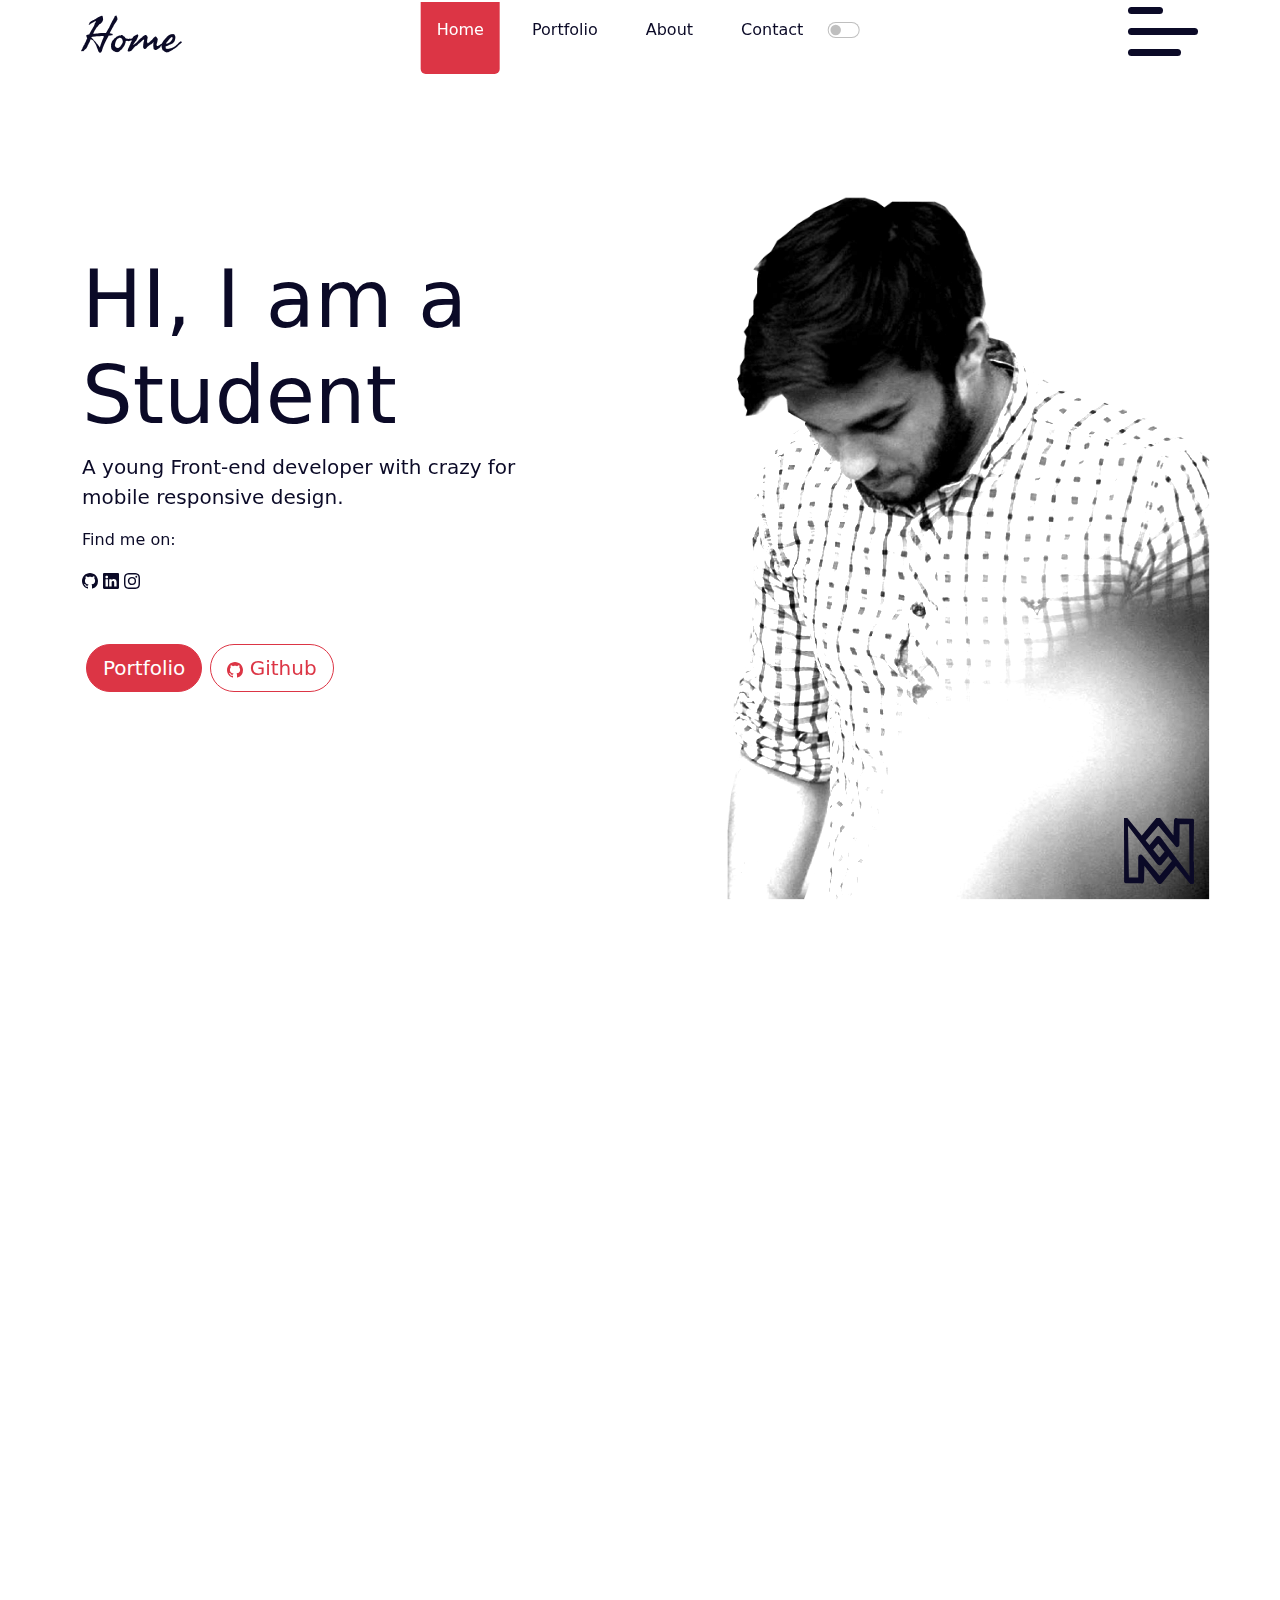
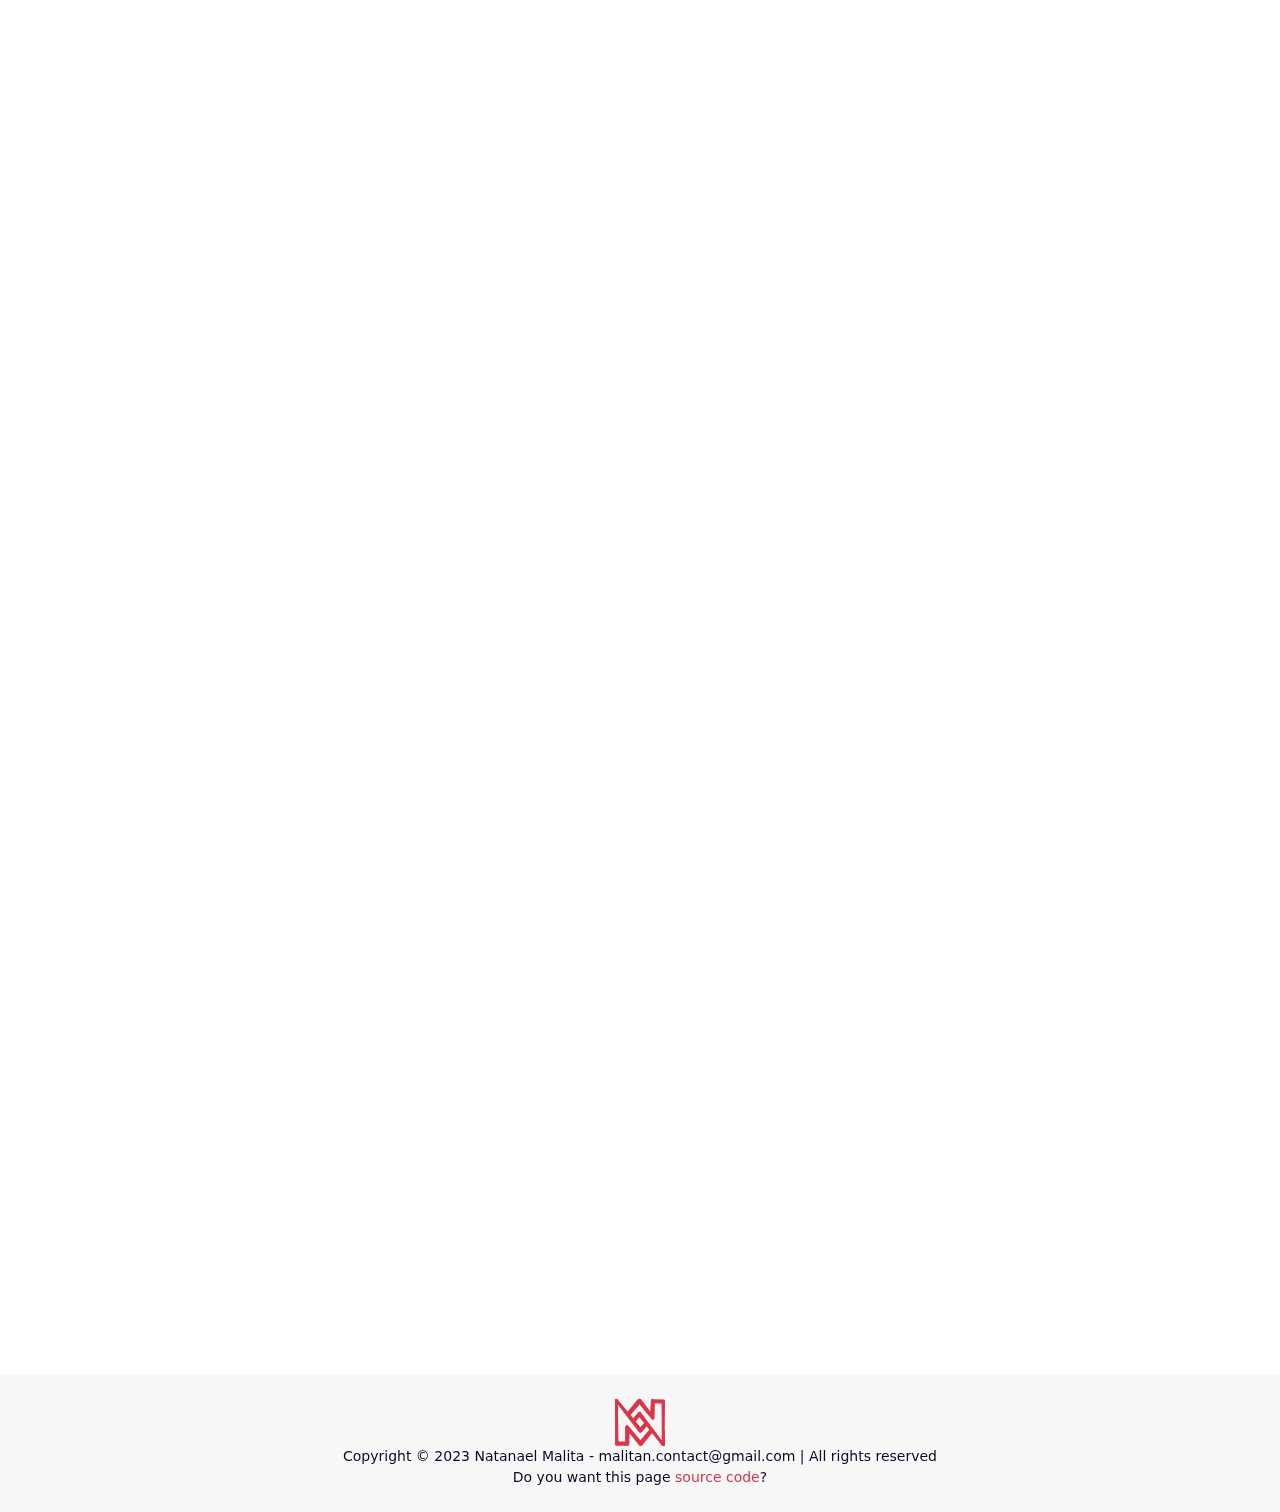
==== commit 43faee28: "return to old hero avatar" ====
--- a/index.html
+++ b/index.html
@@ -1,11 +1,11 @@
-<!doctype html><html lang="en"><head><meta charset="UTF-8"/><meta http-equiv="X-UA-Compatible" content="IE=edge"/><meta name="viewport" content="width=device-width,initial-scale=1"/><title>Personal Portfolio</title><link href="https://unpkg.com/aos@2.3.1/dist/aos.css" rel="stylesheet"><link rel="shortcut icon" href="assets/favicon.ico"><link rel="icon" type="image/png" sizes="16x16" href="assets/favicon-16x16.png"><link rel="icon" type="image/png" sizes="32x32" href="assets/favicon-32x32.png"><link rel="icon" type="image/png" sizes="48x48" href="assets/favicon-48x48.png"><link rel="manifest" href="assets/manifest.json"><meta name="mobile-web-app-capable" content="yes"><meta name="theme-color" content="#fff"><meta name="application-name" content="webpack-intro"><link rel="apple-touch-icon" sizes="57x57" href="assets/apple-touch-icon-57x57.png"><link rel="apple-touch-icon" sizes="60x60" href="assets/apple-touch-icon-60x60.png"><link rel="apple-touch-icon" sizes="72x72" href="assets/apple-touch-icon-72x72.png"><link rel="apple-touch-icon" sizes="76x76" href="assets/apple-touch-icon-76x76.png"><link rel="apple-touch-icon" sizes="114x114" href="assets/apple-touch-icon-114x114.png"><link rel="apple-touch-icon" sizes="120x120" href="assets/apple-touch-icon-120x120.png"><link rel="apple-touch-icon" sizes="144x144" href="assets/apple-touch-icon-144x144.png"><link rel="apple-touch-icon" sizes="152x152" href="assets/apple-touch-icon-152x152.png"><link rel="apple-touch-icon" sizes="167x167" href="assets/apple-touch-icon-167x167.png"><link rel="apple-touch-icon" sizes="180x180" href="assets/apple-touch-icon-180x180.png"><link rel="apple-touch-icon" sizes="1024x1024" href="assets/apple-touch-icon-1024x1024.png"><meta name="apple-mobile-web-app-capable" content="yes"><meta name="apple-mobile-web-app-status-bar-style" content="black-translucent"><meta name="apple-mobile-web-app-title" content="webpack-intro"><link rel="apple-touch-startup-image" media="(device-width: 320px) and (device-height: 568px) and (-webkit-device-pixel-ratio: 2) and (orientation: portrait)" href="assets/apple-touch-startup-image-640x1136.png"><link rel="apple-touch-startup-image" media="(device-width: 375px) and (device-height: 667px) and (-webkit-device-pixel-ratio: 2) and (orientation: portrait)" href="assets/apple-touch-startup-image-750x1334.png"><link rel="apple-touch-startup-image" media="(device-width: 414px) and (device-height: 896px) and (-webkit-device-pixel-ratio: 2) and (orientation: portrait)" href="assets/apple-touch-startup-image-828x1792.png"><link rel="apple-touch-startup-image" media="(device-width: 375px) and (device-height: 812px) and (-webkit-device-pixel-ratio: 3) and (orientation: portrait)" href="assets/apple-touch-startup-image-1125x2436.png"><link rel="apple-touch-startup-image" media="(device-width: 414px) and (device-height: 736px) and (-webkit-device-pixel-ratio: 3) and (orientation: portrait)" href="assets/apple-touch-startup-image-1242x2208.png"><link rel="apple-touch-startup-image" media="(device-width: 414px) and (device-height: 896px) and (-webkit-device-pixel-ratio: 3) and (orientation: portrait)" href="assets/apple-touch-startup-image-1242x2688.png"><link rel="apple-touch-startup-image" media="(device-width: 768px) and (device-height: 1024px) and (-webkit-device-pixel-ratio: 2) and (orientation: portrait)" href="assets/apple-touch-startup-image-1536x2048.png"><link rel="apple-touch-startup-image" media="(device-width: 834px) and (device-height: 1112px) and (-webkit-device-pixel-ratio: 2) and (orientation: portrait)" href="assets/apple-touch-startup-image-1668x2224.png"><link rel="apple-touch-startup-image" media="(device-width: 834px) and (device-height: 1194px) and (-webkit-device-pixel-ratio: 2) and (orientation: portrait)" href="assets/apple-touch-startup-image-1668x2388.png"><link rel="apple-touch-startup-image" media="(device-width: 1024px) and (device-height: 1366px) and (-webkit-device-pixel-ratio: 2) and (orientation: portrait)" href="assets/apple-touch-startup-image-2048x2732.png"><link rel="apple-touch-startup-image" media="(device-width: 810px) and (device-height: 1080px) and (-webkit-device-pixel-ratio: 2) and (orientation: portrait)" href="assets/apple-touch-startup-image-1620x2160.png"><link rel="apple-touch-startup-image" media="(device-width: 320px) and (device-height: 568px) and (-webkit-device-pixel-ratio: 2) and (orientation: landscape)" href="assets/apple-touch-startup-image-1136x640.png"><link rel="apple-touch-startup-image" media="(device-width: 375px) and (device-height: 667px) and (-webkit-device-pixel-ratio: 2) and (orientation: landscape)" href="assets/apple-touch-startup-image-1334x750.png"><link rel="apple-touch-startup-image" media="(device-width: 414px) and (device-height: 896px) and (-webkit-device-pixel-ratio: 2) and (orientation: landscape)" href="assets/apple-touch-startup-image-1792x828.png"><link rel="apple-touch-startup-image" media="(device-width: 375px) and (device-height: 812px) and (-webkit-device-pixel-ratio: 3) and (orientation: landscape)" href="assets/apple-touch-startup-image-2436x1125.png"><link rel="apple-touch-startup-image" media="(device-width: 414px) and (device-height: 736px) and (-webkit-device-pixel-ratio: 3) and (orientation: landscape)" href="assets/apple-touch-startup-image-2208x1242.png"><link rel="apple-touch-startup-image" media="(device-width: 414px) and (device-height: 896px) and (-webkit-device-pixel-ratio: 3) and (orientation: landscape)" href="assets/apple-touch-startup-image-2688x1242.png"><link rel="apple-touch-startup-image" media="(device-width: 768px) and (device-height: 1024px) and (-webkit-device-pixel-ratio: 2) and (orientation: landscape)" href="assets/apple-touch-startup-image-2048x1536.png"><link rel="apple-touch-startup-image" media="(device-width: 834px) and (device-height: 1112px) and (-webkit-device-pixel-ratio: 2) and (orientation: landscape)" href="assets/apple-touch-startup-image-2224x1668.png"><link rel="apple-touch-startup-image" media="(device-width: 834px) and (device-height: 1194px) and (-webkit-device-pixel-ratio: 2) and (orientation: landscape)" href="assets/apple-touch-startup-image-2388x1668.png"><link rel="apple-touch-startup-image" media="(device-width: 1024px) and (device-height: 1366px) and (-webkit-device-pixel-ratio: 2) and (orientation: landscape)" href="assets/apple-touch-startup-image-2732x2048.png"><link rel="apple-touch-startup-image" media="(device-width: 810px) and (device-height: 1080px) and (-webkit-device-pixel-ratio: 2) and (orientation: landscape)" href="assets/apple-touch-startup-image-2160x1620.png"><link rel="icon" type="image/png" sizes="228x228" href="assets/coast-228x228.png"><meta name="msapplication-TileColor" content="#fff"><meta name="msapplication-TileImage" content="assets/mstile-144x144.png"><meta name="msapplication-config" content="assets/browserconfig.xml"><link rel="yandex-tableau-widget" href="assets/yandex-browser-manifest.json"><script defer="defer" src="main.d67542c203e0ea5fbe42.js"></script><link href="main.css" rel="stylesheet"></head><body class="theme-light" data-bs-spy="scroll" data-bs-target=".custom-nav-group" data-bs-offset="100" tabindex="0"><script src="https://unpkg.com/aos@2.3.1/dist/aos.js"></script><script>AOS.init({
+<!doctype html><html lang="en"><head><meta charset="UTF-8"/><meta http-equiv="X-UA-Compatible" content="IE=edge"/><meta name="viewport" content="width=device-width,initial-scale=1"/><title>Personal Portfolio</title><link href="https://unpkg.com/aos@2.3.1/dist/aos.css" rel="stylesheet"><link rel="shortcut icon" href="assets/favicon.ico"><link rel="icon" type="image/png" sizes="16x16" href="assets/favicon-16x16.png"><link rel="icon" type="image/png" sizes="32x32" href="assets/favicon-32x32.png"><link rel="icon" type="image/png" sizes="48x48" href="assets/favicon-48x48.png"><link rel="manifest" href="assets/manifest.json"><meta name="mobile-web-app-capable" content="yes"><meta name="theme-color" content="#fff"><meta name="application-name" content="webpack-intro"><link rel="apple-touch-icon" sizes="57x57" href="assets/apple-touch-icon-57x57.png"><link rel="apple-touch-icon" sizes="60x60" href="assets/apple-touch-icon-60x60.png"><link rel="apple-touch-icon" sizes="72x72" href="assets/apple-touch-icon-72x72.png"><link rel="apple-touch-icon" sizes="76x76" href="assets/apple-touch-icon-76x76.png"><link rel="apple-touch-icon" sizes="114x114" href="assets/apple-touch-icon-114x114.png"><link rel="apple-touch-icon" sizes="120x120" href="assets/apple-touch-icon-120x120.png"><link rel="apple-touch-icon" sizes="144x144" href="assets/apple-touch-icon-144x144.png"><link rel="apple-touch-icon" sizes="152x152" href="assets/apple-touch-icon-152x152.png"><link rel="apple-touch-icon" sizes="167x167" href="assets/apple-touch-icon-167x167.png"><link rel="apple-touch-icon" sizes="180x180" href="assets/apple-touch-icon-180x180.png"><link rel="apple-touch-icon" sizes="1024x1024" href="assets/apple-touch-icon-1024x1024.png"><meta name="apple-mobile-web-app-capable" content="yes"><meta name="apple-mobile-web-app-status-bar-style" content="black-translucent"><meta name="apple-mobile-web-app-title" content="webpack-intro"><link rel="apple-touch-startup-image" media="(device-width: 320px) and (device-height: 568px) and (-webkit-device-pixel-ratio: 2) and (orientation: portrait)" href="assets/apple-touch-startup-image-640x1136.png"><link rel="apple-touch-startup-image" media="(device-width: 375px) and (device-height: 667px) and (-webkit-device-pixel-ratio: 2) and (orientation: portrait)" href="assets/apple-touch-startup-image-750x1334.png"><link rel="apple-touch-startup-image" media="(device-width: 414px) and (device-height: 896px) and (-webkit-device-pixel-ratio: 2) and (orientation: portrait)" href="assets/apple-touch-startup-image-828x1792.png"><link rel="apple-touch-startup-image" media="(device-width: 375px) and (device-height: 812px) and (-webkit-device-pixel-ratio: 3) and (orientation: portrait)" href="assets/apple-touch-startup-image-1125x2436.png"><link rel="apple-touch-startup-image" media="(device-width: 414px) and (device-height: 736px) and (-webkit-device-pixel-ratio: 3) and (orientation: portrait)" href="assets/apple-touch-startup-image-1242x2208.png"><link rel="apple-touch-startup-image" media="(device-width: 414px) and (device-height: 896px) and (-webkit-device-pixel-ratio: 3) and (orientation: portrait)" href="assets/apple-touch-startup-image-1242x2688.png"><link rel="apple-touch-startup-image" media="(device-width: 768px) and (device-height: 1024px) and (-webkit-device-pixel-ratio: 2) and (orientation: portrait)" href="assets/apple-touch-startup-image-1536x2048.png"><link rel="apple-touch-startup-image" media="(device-width: 834px) and (device-height: 1112px) and (-webkit-device-pixel-ratio: 2) and (orientation: portrait)" href="assets/apple-touch-startup-image-1668x2224.png"><link rel="apple-touch-startup-image" media="(device-width: 834px) and (device-height: 1194px) and (-webkit-device-pixel-ratio: 2) and (orientation: portrait)" href="assets/apple-touch-startup-image-1668x2388.png"><link rel="apple-touch-startup-image" media="(device-width: 1024px) and (device-height: 1366px) and (-webkit-device-pixel-ratio: 2) and (orientation: portrait)" href="assets/apple-touch-startup-image-2048x2732.png"><link rel="apple-touch-startup-image" media="(device-width: 810px) and (device-height: 1080px) and (-webkit-device-pixel-ratio: 2) and (orientation: portrait)" href="assets/apple-touch-startup-image-1620x2160.png"><link rel="apple-touch-startup-image" media="(device-width: 320px) and (device-height: 568px) and (-webkit-device-pixel-ratio: 2) and (orientation: landscape)" href="assets/apple-touch-startup-image-1136x640.png"><link rel="apple-touch-startup-image" media="(device-width: 375px) and (device-height: 667px) and (-webkit-device-pixel-ratio: 2) and (orientation: landscape)" href="assets/apple-touch-startup-image-1334x750.png"><link rel="apple-touch-startup-image" media="(device-width: 414px) and (device-height: 896px) and (-webkit-device-pixel-ratio: 2) and (orientation: landscape)" href="assets/apple-touch-startup-image-1792x828.png"><link rel="apple-touch-startup-image" media="(device-width: 375px) and (device-height: 812px) and (-webkit-device-pixel-ratio: 3) and (orientation: landscape)" href="assets/apple-touch-startup-image-2436x1125.png"><link rel="apple-touch-startup-image" media="(device-width: 414px) and (device-height: 736px) and (-webkit-device-pixel-ratio: 3) and (orientation: landscape)" href="assets/apple-touch-startup-image-2208x1242.png"><link rel="apple-touch-startup-image" media="(device-width: 414px) and (device-height: 896px) and (-webkit-device-pixel-ratio: 3) and (orientation: landscape)" href="assets/apple-touch-startup-image-2688x1242.png"><link rel="apple-touch-startup-image" media="(device-width: 768px) and (device-height: 1024px) and (-webkit-device-pixel-ratio: 2) and (orientation: landscape)" href="assets/apple-touch-startup-image-2048x1536.png"><link rel="apple-touch-startup-image" media="(device-width: 834px) and (device-height: 1112px) and (-webkit-device-pixel-ratio: 2) and (orientation: landscape)" href="assets/apple-touch-startup-image-2224x1668.png"><link rel="apple-touch-startup-image" media="(device-width: 834px) and (device-height: 1194px) and (-webkit-device-pixel-ratio: 2) and (orientation: landscape)" href="assets/apple-touch-startup-image-2388x1668.png"><link rel="apple-touch-startup-image" media="(device-width: 1024px) and (device-height: 1366px) and (-webkit-device-pixel-ratio: 2) and (orientation: landscape)" href="assets/apple-touch-startup-image-2732x2048.png"><link rel="apple-touch-startup-image" media="(device-width: 810px) and (device-height: 1080px) and (-webkit-device-pixel-ratio: 2) and (orientation: landscape)" href="assets/apple-touch-startup-image-2160x1620.png"><link rel="icon" type="image/png" sizes="228x228" href="assets/coast-228x228.png"><meta name="msapplication-TileColor" content="#fff"><meta name="msapplication-TileImage" content="assets/mstile-144x144.png"><meta name="msapplication-config" content="assets/browserconfig.xml"><link rel="yandex-tableau-widget" href="assets/yandex-browser-manifest.json"><script defer="defer" src="main.078fd5ff28d1b244b8a4.js"></script><link href="main.css" rel="stylesheet"></head><body class="theme-light" data-bs-spy="scroll" data-bs-target=".custom-nav-group" data-bs-offset="100" tabindex="0"><script src="https://unpkg.com/aos@2.3.1/dist/aos.js"></script><script>AOS.init({
       offset: 200,
       duration: 600,
       easing: "ease-in-sine",
       delay: 100,
     });
 
-AOS.refresh();</script><nav id="navbar-main" class="navbar-custom fixed-top"><div class="container d-flex"><a class="navbar-brand" href="#portfolio">Portfolio</a><div class="nav-link custom-nav-group ms-auto navbar-links d-flex flex-column align-items-center flex-md-row align-items-md-stretch"><a class="nav-link custom-nav-link hook-logo" aria-current="page" href="#hero">Home</a> <a class="nav-link custom-nav-link" href="#portfolio">Portfolio</a> <a class="nav-link custom-nav-link" href="#about">About</a> <a class="nav-link custom-nav-link" href="#contact">Contact</a> <a class="nav-link custom-nav-link hook-logo-footer" href="#footer" style="display: none;"></a><div class="form-check form-switch my-3"><input class="form-check-input" type="checkbox" id="switch-theme"></div></div><label class="hamburger-label ms-auto" for="hamburger-button"><input type="checkbox" id="hamburger-button"/> <span></span> <span></span> <span></span></label></div></nav><header></header><section id="hero"><div class="container"><div class="row"><div class="col-lg-5 d-flex flex-column justify-content-lg-center my-5 hero-text-group" data-aos="fade-up"><h1 class="display-1 mt-5">HI, I am a <span>Student</span></h1><p class="lead">A young <strong>Front-end</strong> developer with crazy for mobile responsive design.</p><div class="find-me"><p>Find me on:</p><a href="https://github.com/nate-mal" target="_blank"><svg xmlns="http://www.w3.org/2000/svg" width="16" height="16" fill="currentColor" class="bi bi-github" viewBox="0 0 16 16"><path d="M8 0C3.58 0 0 3.58 0 8c0 3.54 2.29 6.53 5.47 7.59.4.07.55-.17.55-.38 0-.19-.01-.82-.01-1.49-2.01.37-2.53-.49-2.69-.94-.09-.23-.48-.94-.82-1.13-.28-.15-.68-.52-.01-.53.63-.01 1.08.58 1.23.82.72 1.21 1.87.87 2.33.66.07-.52.28-.87.51-1.07-1.78-.2-3.64-.89-3.64-3.95 0-.87.31-1.59.82-2.15-.08-.2-.36-1.02.08-2.12 0 0 .67-.21 2.2.82.64-.18 1.32-.27 2-.27.68 0 1.36.09 2 .27 1.53-1.04 2.2-.82 2.2-.82.44 1.1.16 1.92.08 2.12.51.56.82 1.27.82 2.15 0 3.07-1.87 3.75-3.65 3.95.29.25.54.73.54 1.48 0 1.07-.01 1.93-.01 2.2 0 .21.15.46.55.38A8.012 8.012 0 0 0 16 8c0-4.42-3.58-8-8-8z"/></svg> </a><a href="https://www.linkedin.com/in/natanael-malita-4b4841199" target="_blank"><svg xmlns="http://www.w3.org/2000/svg" width="16" height="16" fill="currentColor" class="bi bi-linkedin" viewBox="0 0 16 16"><path d="M0 1.146C0 .513.526 0 1.175 0h13.65C15.474 0 16 .513 16 1.146v13.708c0 .633-.526 1.146-1.175 1.146H1.175C.526 16 0 15.487 0 14.854V1.146zm4.943 12.248V6.169H2.542v7.225h2.401zm-1.2-8.212c.837 0 1.358-.554 1.358-1.248-.015-.709-.52-1.248-1.342-1.248-.822 0-1.359.54-1.359 1.248 0 .694.521 1.248 1.327 1.248h.016zm4.908 8.212V9.359c0-.216.016-.432.08-.586.173-.431.568-.878 1.232-.878.869 0 1.216.662 1.216 1.634v3.865h2.401V9.25c0-2.22-1.184-3.252-2.764-3.252-1.274 0-1.845.7-2.165 1.193v.025h-.016a5.54 5.54 0 0 1 .016-.025V6.169h-2.4c.03.678 0 7.225 0 7.225h2.4z"/></svg> </a><a href="https://www.instagram.com/natanaelmalita97/" target="_blank"><svg xmlns="http://www.w3.org/2000/svg" width="16" height="16" fill="currentColor" class="bi bi-instagram" viewBox="0 0 16 16"><path d="M8 0C5.829 0 5.556.01 4.703.048 3.85.088 3.269.222 2.76.42a3.917 3.917 0 0 0-1.417.923A3.927 3.927 0 0 0 .42 2.76C.222 3.268.087 3.85.048 4.7.01 5.555 0 5.827 0 8.001c0 2.172.01 2.444.048 3.297.04.852.174 1.433.372 1.942.205.526.478.972.923 1.417.444.445.89.719 1.416.923.51.198 1.09.333 1.942.372C5.555 15.99 5.827 16 8 16s2.444-.01 3.298-.048c.851-.04 1.434-.174 1.943-.372a3.916 3.916 0 0 0 1.416-.923c.445-.445.718-.891.923-1.417.197-.509.332-1.09.372-1.942C15.99 10.445 16 10.173 16 8s-.01-2.445-.048-3.299c-.04-.851-.175-1.433-.372-1.941a3.926 3.926 0 0 0-.923-1.417A3.911 3.911 0 0 0 13.24.42c-.51-.198-1.092-.333-1.943-.372C10.443.01 10.172 0 7.998 0h.003zm-.717 1.442h.718c2.136 0 2.389.007 3.232.046.78.035 1.204.166 1.486.275.373.145.64.319.92.599.28.28.453.546.598.92.11.281.24.705.275 1.485.039.843.047 1.096.047 3.231s-.008 2.389-.047 3.232c-.035.78-.166 1.203-.275 1.485a2.47 2.47 0 0 1-.599.919c-.28.28-.546.453-.92.598-.28.11-.704.24-1.485.276-.843.038-1.096.047-3.232.047s-2.39-.009-3.233-.047c-.78-.036-1.203-.166-1.485-.276a2.478 2.478 0 0 1-.92-.598 2.48 2.48 0 0 1-.6-.92c-.109-.281-.24-.705-.275-1.485-.038-.843-.046-1.096-.046-3.233 0-2.136.008-2.388.046-3.231.036-.78.166-1.204.276-1.486.145-.373.319-.64.599-.92.28-.28.546-.453.92-.598.282-.11.705-.24 1.485-.276.738-.034 1.024-.044 2.515-.045v.002zm4.988 1.328a.96.96 0 1 0 0 1.92.96.96 0 0 0 0-1.92zm-4.27 1.122a4.109 4.109 0 1 0 0 8.217 4.109 4.109 0 0 0 0-8.217zm0 1.441a2.667 2.667 0 1 1 0 5.334 2.667 2.667 0 0 1 0-5.334z"/></svg></a></div><div class="d-flex flex-column align-items-center align-items-md-start"><div class="mt-5"><a href="#portfolio" class="btn btn-danger btn-lg m-1">Portfolio </a><a href="https://github.com/nate-mal" target="_blank" class="btn btn-outline-danger btn-lg m-1"><svg xmlns="http://www.w3.org/2000/svg" width="16" height="16" fill="currentColor" class="bi bi-github" viewBox="0 0 16 16"><path d="M8 0C3.58 0 0 3.58 0 8c0 3.54 2.29 6.53 5.47 7.59.4.07.55-.17.55-.38 0-.19-.01-.82-.01-1.49-2.01.37-2.53-.49-2.69-.94-.09-.23-.48-.94-.82-1.13-.28-.15-.68-.52-.01-.53.63-.01 1.08.58 1.23.82.72 1.21 1.87.87 2.33.66.07-.52.28-.87.51-1.07-1.78-.2-3.64-.89-3.64-3.95 0-.87.31-1.59.82-2.15-.08-.2-.36-1.02.08-2.12 0 0 .67-.21 2.2.82.64-.18 1.32-.27 2-.27.68 0 1.36.09 2 .27 1.53-1.04 2.2-.82 2.2-.82.44 1.1.16 1.92.08 2.12.51.56.82 1.27.82 2.15 0 3.07-1.87 3.75-3.65 3.95.29.25.54.73.54 1.48 0 1.07-.01 1.93-.01 2.2 0 .21.15.46.55.38A8.012 8.012 0 0 0 16 8c0-4.42-3.58-8-8-8z"/></svg> Github</a></div></div></div><div id="avatar" class="avatar-wrapper col-lg"><div class="avatar-glitch"></div><svg class="logo" xmlns="http://www.w3.org/2000/svg" viewBox="0 0 234.786 220.517"><g data-name="Layer 2"><g fill="currentColor" data-name="Layer 1"><path class="path" stroke="currentColor" stroke-width="5" d="M58.243 219.092H5.323c-.4-.611-1.76-.513-3.06-1.613a6.852 6.852 0 0 1-2-4.178V9.217c-.876-3.5.5-7.259 3.22-8.8a5.194 5.194 0 0 1 6.48 2.2l109.52 134.152 20.88-24.777 9.12 11.142-26.2 32.25a7.048 7.048 0 0 1-4.32 1.026 8.534 8.534 0 0 1-6-3.959l-102.24-134 3.24 183.533h36.26v-69.638c.45-2.639 1.46-5.278 3.34-6.6a4.511 4.511 0 0 1 6.12.88l59.76 70.862 46.08-54.979 10.08 12.315-49.4 61.088a7.73 7.73 0 0 1-6 3.225 8.1 8.1 0 0 1-6.48-4.105l-47.52-61.573-1.48 58.5a8.234 8.234 0 0 1-2.16 4.692c-1.82 1.879-3.86 1.818-4.32 2.441Z" data-name="Path 60"/><path class="path" stroke="currentColor" stroke-width="5" d="m176.887 1.635 52.91.781a4.059 4.059 0 0 1 3.05.988 6.292 6.292 0 0 1 1.94 4.209l-2 203.753c.92 3.189-.2 6.722-2.638 8.327s-5.473.806-7.152-1.885q-54-67.787-108.11-135.563l-21.12 24.511-9-11.256 26.47-31.82a7.077 7.077 0 0 1 4.33-.964 8.6 8.6 0 0 1 6 4.038l100.92 135.303-1.49-183.231-36.71-.976-1.05 69.825a6.8 6.8 0 0 1-2.687 6.632 4.486 4.486 0 0 1-6-1.044l-59.063-71.582L68.867 75.9l-10-12.445 50-60.321A7.657 7.657 0 0 1 114.937 0a8.183 8.183 0 0 1 6.44 4.2l46.91 62.224 2-58.393a8.11 8.11 0 0 1 2.2-4.648 5.63 5.63 0 0 1 4.4-1.745Z" data-name="Path 61"/></g></g></svg></div></div></div></section><section id="portfolio"><div data-aos="zoom-in"><div id="portfolio-content"></div></div></section><section id="about"><div class="container"><div class="row"><div class="col-lg-6 d-flex flex-column justify-content-lg-center my-5 hero-text-group" data-aos="fade-up" data-aos-delay="400"><h1 class="display-5">Hello, I'm <span>Nati Malita</span></h1><p class="lead">Self-Taught Frontend Web Developer</p><h2>Welcome</h2><p>Welcome to my portfolio. I am thrilled you’ve come to visit my showcase of work which includes my personal projects.</p><p>Take a look and feel free to get in touch if you’d like to discuss potential opportunities to work together.</p><article><h2>Background</h2><p>I’m a student who is interested in technology and loves all about the web. I live in Romania and have worked as a professional barista. I’m excited to increase my knowledge and gain the abilities to create amazing websites.</p><p>I graduated a Bachelor's Degree in Political Science in 2020 and now I'm about to get a Bachelor's Degree in Computer Science. I dedicated my time to learning and improving my abilities in modern technology.</p><p>I am an ambitious person who always chalenged himself to gain new skills.</p></article><article><h2>My capabilities</h2><ul class="list-group"><li class="list-group-item d-flex justify-content-between align-items-center">Nextjs <span class="badge"><svg width="394" height="80" viewBox="0 0 394 80" fill="none" xmlns="http://www.w3.org/2000/svg"><path d="M261.919 0.0330722H330.547V12.7H303.323V79.339H289.71V12.7H261.919V0.0330722Z" fill="black"/><path d="M149.052 0.0330722V12.7H94.0421V33.0772H138.281V45.7441H94.0421V66.6721H149.052V79.339H80.43V12.7H80.4243V0.0330722H149.052Z" fill="black"/><path d="M183.32 0.0661486H165.506L229.312 79.3721H247.178L215.271 39.7464L247.127 0.126654L229.312 0.154184L206.352 28.6697L183.32 0.0661486Z" fill="black"/><path d="M201.6 56.7148L192.679 45.6229L165.455 79.4326H183.32L201.6 56.7148Z" fill="black"/><path fill-rule="evenodd" clip-rule="evenodd" d="M80.907 79.339L17.0151 0H0V79.3059H13.6121V16.9516L63.8067 79.339H80.907Z" fill="black"/><path d="M333.607 78.8546C332.61 78.8546 331.762 78.5093 331.052 77.8186C330.342 77.1279 329.991 76.2917 330 75.3011C329.991 74.3377 330.342 73.5106 331.052 72.8199C331.762 72.1292 332.61 71.7838 333.607 71.7838C334.566 71.7838 335.405 72.1292 336.115 72.8199C336.835 73.5106 337.194 74.3377 337.204 75.3011C337.194 75.9554 337.028 76.5552 336.696 77.0914C336.355 77.6368 335.922 78.064 335.377 78.373C334.842 78.6911 334.252 78.8546 333.607 78.8546Z" fill="black"/><path d="M356.84 45.4453H362.872V68.6846C362.863 70.8204 362.401 72.6472 361.498 74.1832C360.585 75.7191 359.321 76.8914 357.698 77.7185C356.084 78.5364 354.193 78.9546 352.044 78.9546C350.079 78.9546 348.318 78.6001 346.75 77.9094C345.182 77.2187 343.937 76.1826 343.024 74.8193C342.101 73.456 341.649 71.7565 341.649 69.7207H347.691C347.7 70.6114 347.903 71.3838 348.29 72.0291C348.677 72.6744 349.212 73.1651 349.895 73.5105C350.586 73.8559 351.38 74.0286 352.274 74.0286C353.243 74.0286 354.073 73.8286 354.746 73.4196C355.419 73.0197 355.936 72.4199 356.296 71.6201C356.646 70.8295 356.831 69.8479 356.84 68.6846V45.4453Z" fill="black"/><path d="M387.691 54.5338C387.544 53.1251 386.898 52.0254 385.773 51.2438C384.638 50.4531 383.172 50.0623 381.373 50.0623C380.11 50.0623 379.022 50.2532 378.118 50.6258C377.214 51.0075 376.513 51.5164 376.033 52.1617C375.554 52.807 375.314 53.5432 375.295 54.3703C375.295 55.061 375.461 55.6608 375.784 56.1607C376.107 56.6696 376.54 57.0968 377.103 57.4422C377.656 57.7966 378.274 58.0874 378.948 58.3237C379.63 58.56 380.313 58.76 380.995 58.9236L384.14 59.6961C385.404 59.9869 386.631 60.3778 387.802 60.8776C388.973 61.3684 390.034 61.9955 390.965 62.7498C391.897 63.5042 392.635 64.413 393.179 65.4764C393.723 66.5397 394 67.7848 394 69.2208C394 71.1566 393.502 72.8562 392.496 74.3285C391.491 75.7917 390.043 76.9369 388.143 77.764C386.252 78.582 383.965 79 381.272 79C378.671 79 376.402 78.6002 374.493 77.8004C372.575 77.0097 371.08 75.8463 370.001 74.3194C368.922 72.7926 368.341 70.9294 368.258 68.7391H374.235C374.318 69.8842 374.687 70.8386 375.314 71.6111C375.95 72.3745 376.78 72.938 377.795 73.3197C378.819 73.6923 379.962 73.8832 381.226 73.8832C382.545 73.8832 383.707 73.6832 384.712 73.2924C385.708 72.9016 386.492 72.3564 387.055 71.6475C387.627 70.9476 387.913 70.1206 387.922 69.1754C387.913 68.312 387.654 67.5939 387.156 67.0304C386.649 66.467 385.948 65.9944 385.053 65.6127C384.15 65.231 383.098 64.8856 381.899 64.5857L378.081 63.6223C375.323 62.9225 373.137 61.8592 371.541 60.4323C369.937 59.0054 369.143 57.115 369.143 54.7429C369.143 52.798 369.678 51.0894 370.758 49.6261C371.827 48.1629 373.294 47.0268 375.148 46.2179C377.011 45.4 379.114 45 381.456 45C383.836 45 385.92 45.4 387.719 46.2179C389.517 47.0268 390.929 48.1538 391.952 49.5897C392.976 51.0257 393.511 52.6707 393.539 54.5338H387.691Z" fill="black"/></svg></span></li><li class="list-group-item d-flex justify-content-between align-items-center">Strapi CMS <span class="badge"><svg height="2500" viewBox=".24262095 .26549587 243.32256626 243.58072911" width="2500" xmlns="http://www.w3.org/2000/svg"><g fill="#8e75ff" fill-rule="evenodd"><path d="m161.893 165.833v-78.73a5.077 5.077 0 0 0 -5.077-5.076h-78.638v-81.267h159.815a5.077 5.077 0 0 1 5.078 5.077v159.996z"/><path d="m78.178.76v81.267h-75.054a2.539 2.539 0 0 1 -1.796-4.333zm83.715 240.206v-75.133h81.178l-76.844 76.927a2.539 2.539 0 0 1 -4.334-1.794zm-83.715-158.939h81.176a2.539 2.539 0 0 1 2.539 2.538v81.268h-78.638a5.077 5.077 0 0 1 -5.077-5.077z" opacity=".405"/></g></svg></span></li><li class="list-group-item d-flex justify-content-between align-items-center">Reactjs <span class="badge"><svg xmlns="http://www.w3.org/2000/svg" viewBox="0 0 40 40" width="16px" height="16px"><path fill="#4e7ab5" d="M20,28.9C8.598,28.9,0,25.17,0,20s8.598-9,20-9s20,3.83,20,9S31.402,28.9,20,28.9z M20,13.932 c-9.729,0-17.125,3.266-17.125,6.131S10.271,26.068,20,26.068s17.125-3.266,17.125-6.131S29.729,13.932,20,13.932z"/><path fill="#4e7ab5" d="M12.402,38C12.401,38,12.402,38,12.402,38c-0.931,0-1.781-0.216-2.528-0.642 c-1.22-0.697-2.095-1.928-2.532-3.562c-1.146-4.282,0.703-11.482,4.713-18.344C16.76,7.407,23.007,2.003,27.599,2.003 c0.93,0,1.78,0.216,2.527,0.642c1.218,0.695,2.094,1.925,2.531,3.558c1.147,4.282-0.703,11.483-4.715,18.345 C23.241,32.594,16.995,38,12.402,38z M27.599,5.003c-2.888,0-8.409,4.193-12.954,11.963c-4.123,7.056-5.332,12.909-4.404,16.054 c0.251,0.849,0.605,1.438,1.121,1.732c2.361,1.348,8.809-2.85,13.991-11.717c4.125-7.057,5.46-12.785,4.406-16.055 c-0.271-0.841-0.604-1.435-1.119-1.728C28.347,5.084,28.006,5.003,27.599,5.003z"/><path fill="#4e7ab5" d="M27.599,37.997C27.599,37.997,27.599,37.997,27.599,37.997c-4.597-0.001-10.843-5.405-15.544-13.449 c-4.01-6.862-5.859-14.063-4.713-18.344C7.779,4.57,8.654,3.339,9.873,2.643C10.621,2.216,11.471,2,12.4,2 c4.595,0,10.84,5.406,15.542,13.452c4.011,6.861,5.86,14.062,4.714,18.345c-0.438,1.633-1.313,2.863-2.53,3.558 C29.379,37.781,28.528,37.997,27.599,37.997z M12.4,5c-0.407,0-0.747,0.082-1.04,0.248c-0.515,0.294-0.874,0.881-1.12,1.732 c-0.928,3.208,0.281,8.999,4.404,16.055c4.541,7.769,10.063,11.962,12.954,11.962l0,0c0.408,0,0.748-0.082,1.041-0.249 c0.514-0.292,0.883-0.876,1.118-1.728c0.867-3.146-0.281-9-4.405-16.055C20.811,9.194,15.29,5,12.4,5z"/><path fill="#8bb7f0" d="M23.5,20c0,1.935-1.565,3.5-3.5,3.5s-3.5-1.565-3.5-3.5s1.565-3.5,3.5-3.5S23.5,18.065,23.5,20z"/><path fill="#4e7ab5" d="M20,24c-2.206,0-4-1.794-4-4s1.794-4,4-4s4,1.794,4,4S22.206,24,20,24z M20,17c-1.654,0-3,1.346-3,3 s1.346,3,3,3s3-1.346,3-3S21.654,17,20,17z"/><path fill="#8bb7f0" d="M20,28.068C9.346,28.068,1,24.524,1,20s8.346-8.068,19-8.068S39,15.476,39,20 S30.654,28.068,20,28.068z M20,12.932c-9.757,0-18,3.237-18,7.068s8.243,7.068,18,7.068S38,23.832,38,20S29.757,12.932,20,12.932z"/><path fill="#8bb7f0" d="M12.402,37C12.401,37,12.402,37,12.402,37c-0.755,0-1.438-0.172-2.033-0.511 c-0.996-0.569-1.689-1.562-2.062-2.952c-1.081-4.037,0.729-10.938,4.61-17.581C17.379,8.33,23.416,3.003,27.599,3.003 c0.754,0,1.438,0.172,2.032,0.511c0.995,0.568,1.688,1.56,2.061,2.948c1.081,4.037-0.729,10.938-4.612,17.582 C22.621,31.672,16.586,37,12.402,37z M27.599,4.003c-3.784,0-9.595,5.239-13.817,12.458c-3.695,6.325-5.507,13.083-4.508,16.818 c0.301,1.123,0.836,1.91,1.592,2.342C11.307,35.872,11.823,36,12.401,36c3.785,0,9.595-5.24,13.814-12.461 c3.697-6.326,5.51-13.085,4.509-16.818c-0.3-1.121-0.835-1.908-1.59-2.338C28.693,4.131,28.177,4.003,27.599,4.003z"/><g><path fill="#8bb7f0" d="M27.599,36.997C27.599,36.997,27.599,36.997,27.599,36.997c-4.187-0.001-10.224-5.327-14.681-12.953 C9.036,17.401,7.227,10.5,8.308,6.463c0.372-1.39,1.065-2.383,2.062-2.952C10.964,3.172,11.647,3,12.4,3 c4.185,0,10.221,5.328,14.679,12.956c3.883,6.642,5.692,13.543,4.61,17.582c-0.371,1.389-1.064,2.381-2.059,2.948 C29.036,36.825,28.353,36.997,27.599,36.997z M12.4,4c-0.577,0-1.094,0.128-1.535,0.379c-0.756,0.432-1.291,1.219-1.592,2.342 c-0.999,3.734,0.813,10.493,4.508,16.818C18,30.757,23.812,35.996,27.599,35.997l0,0c0.578,0,1.095-0.128,1.536-0.38 c0.754-0.43,1.289-1.217,1.589-2.338c1-3.735-0.812-10.494-4.508-16.818C21.996,9.241,16.187,4,12.4,4z"/></g></svg></span></li><li class="list-group-item d-flex justify-content-between align-items-center">Material UI (@mui) <span class="badge"><svg viewBox="0 0 600 476.30000000000007" xmlns="http://www.w3.org/2000/svg" width="2500" height="1985"><path d="M0 259.8V0l225 129.9v86.6L75 129.9v173.2z" fill="#00b0ff"/><path d="M225 129.9L450 0v259.8l-150 86.6-75-43.3 150-86.6v-86.6l-150 86.6z" fill="#0081cb"/><path d="M225 303.1v86.6l150 86.6v-86.6z" fill="#00b0ff"/><path d="M375 476.3l225-129.9V173.2l-75 43.3v86.6l-150 86.6zm150-346.4V43.3L600 0v86.6z" fill="#0081cb"/></svg></span></li><li class="list-group-item d-flex justify-content-between align-items-center">CSS3 <span class="badge"><svg xmlns="http://www.w3.org/2000/svg" viewBox="0 0 128 128"><path fill="#1572B6" d="M18.814 114.123l-10.054-112.771h110.48l-10.064 112.754-45.243 12.543-45.119-12.526z"/><path fill="#33A9DC" d="M64.001 117.062l36.559-10.136 8.601-96.354h-45.16v106.49z"/><path fill="#fff" d="M64.001 51.429h18.302l1.264-14.163h-19.566v-13.831h34.681999999999995l-.332 3.711-3.4 38.114h-30.95v-13.831z"/><path fill="#EBEBEB" d="M64.083 87.349l-.061.018-15.403-4.159-.985-11.031h-13.882l1.937 21.717 28.331 7.863.063-.018v-14.39z"/><path fill="#fff" d="M81.127 64.675l-1.666 18.522-15.426 4.164v14.39l28.354-7.858.208-2.337 2.406-26.881h-13.876z"/><path fill="#EBEBEB" d="M64.048 23.435v13.831000000000001h-33.407999999999994l-.277-3.108-.63-7.012-.331-3.711h34.646zM64.001 51.431v13.831000000000001h-15.209l-.277-3.108-.631-7.012-.33-3.711h16.447z"/></svg></span></li><li class="list-group-item d-flex justify-content-between align-items-center">Responsive design (mobile first) <span class="badge"><svg xmlns="http://www.w3.org/2000/svg" enable-background="new 0 0 68 68" viewBox="0 0 68 68"><path d="M39.04999 54.85503c0 .28003-.22998.5-.5.5H22.06c-.27002 0-.5-.21997-.5-.5 0-.27002.22998-.5.5-.5 1 0 1.75-.31006 2.29999-.94995.95001-1.1001 1.03998-2.92004 1-4.01001H35.25c-.04004 1.09998.06 2.91992 1 4.02002.54999.62988 1.29999.93994 2.29999.93994C38.82001 54.35503 39.04999 54.58501 39.04999 54.85503zM53.20001 7.05498H7.40997c-2.70996 0-4.89996 2.19006-4.89996 4.90002v31.54004c0 2.70996 2.19 4.90002 4.89996 4.90002h31.17004v-6.13013H7.40997c-.66998 0-1.21997-.54993-1.21997-1.22998V11.95501c0-.68005.54999-1.22998 1.21997-1.22998h45.79004c.66998 0 1.21997.54993 1.21997 1.22998v14.04004h3.67999V11.95501C58.09998 9.24505 55.90997 7.05498 53.20001 7.05498zM30.31 44.02495c.71002 0 1.28998.58008 1.28998 1.31006 0 .71997-.57996 1.30005-1.28998 1.30005-.72998 0-1.31-.58008-1.31-1.30005C29 44.60503 29.58002 44.02495 30.31 44.02495z"/><path d="M53.41998,11.95501v3.80994H7.19v-3.80994c0-0.12,0.09998-0.22998,0.21997-0.22998h45.79004
+AOS.refresh();</script><nav id="navbar-main" class="navbar-custom fixed-top"><div class="container d-flex"><a class="navbar-brand" href="#portfolio">Portfolio</a><div class="nav-link custom-nav-group ms-auto navbar-links d-flex flex-column align-items-center flex-md-row align-items-md-stretch"><a class="nav-link custom-nav-link hook-logo" aria-current="page" href="#hero">Home</a> <a class="nav-link custom-nav-link" href="#portfolio">Portfolio</a> <a class="nav-link custom-nav-link" href="#about">About</a> <a class="nav-link custom-nav-link" href="#contact">Contact</a> <a class="nav-link custom-nav-link hook-logo-footer" href="#footer" style="display: none;"></a><div class="form-check form-switch my-3"><input class="form-check-input" type="checkbox" id="switch-theme"></div></div><label class="hamburger-label ms-auto" for="hamburger-button"><input type="checkbox" id="hamburger-button"/> <span></span> <span></span> <span></span></label></div></nav><header></header><section id="hero"><div class="container"><div class="row"><div class="col-lg-5 d-flex flex-column justify-content-lg-center my-5 hero-text-group" data-aos="fade-up"><h1 class="display-1 mt-5">HI, I am a <span>Student</span></h1><p class="lead">A young <strong>Front-end</strong> developer with crazy for mobile responsive design.</p><div class="find-me"><p>Find me on:</p><a href="https://github.com/nate-mal" target="_blank"><svg xmlns="http://www.w3.org/2000/svg" width="16" height="16" fill="currentColor" class="bi bi-github" viewBox="0 0 16 16"><path d="M8 0C3.58 0 0 3.58 0 8c0 3.54 2.29 6.53 5.47 7.59.4.07.55-.17.55-.38 0-.19-.01-.82-.01-1.49-2.01.37-2.53-.49-2.69-.94-.09-.23-.48-.94-.82-1.13-.28-.15-.68-.52-.01-.53.63-.01 1.08.58 1.23.82.72 1.21 1.87.87 2.33.66.07-.52.28-.87.51-1.07-1.78-.2-3.64-.89-3.64-3.95 0-.87.31-1.59.82-2.15-.08-.2-.36-1.02.08-2.12 0 0 .67-.21 2.2.82.64-.18 1.32-.27 2-.27.68 0 1.36.09 2 .27 1.53-1.04 2.2-.82 2.2-.82.44 1.1.16 1.92.08 2.12.51.56.82 1.27.82 2.15 0 3.07-1.87 3.75-3.65 3.95.29.25.54.73.54 1.48 0 1.07-.01 1.93-.01 2.2 0 .21.15.46.55.38A8.012 8.012 0 0 0 16 8c0-4.42-3.58-8-8-8z"/></svg> </a><a href="https://www.linkedin.com/in/natanael-malita-4b4841199" target="_blank"><svg xmlns="http://www.w3.org/2000/svg" width="16" height="16" fill="currentColor" class="bi bi-linkedin" viewBox="0 0 16 16"><path d="M0 1.146C0 .513.526 0 1.175 0h13.65C15.474 0 16 .513 16 1.146v13.708c0 .633-.526 1.146-1.175 1.146H1.175C.526 16 0 15.487 0 14.854V1.146zm4.943 12.248V6.169H2.542v7.225h2.401zm-1.2-8.212c.837 0 1.358-.554 1.358-1.248-.015-.709-.52-1.248-1.342-1.248-.822 0-1.359.54-1.359 1.248 0 .694.521 1.248 1.327 1.248h.016zm4.908 8.212V9.359c0-.216.016-.432.08-.586.173-.431.568-.878 1.232-.878.869 0 1.216.662 1.216 1.634v3.865h2.401V9.25c0-2.22-1.184-3.252-2.764-3.252-1.274 0-1.845.7-2.165 1.193v.025h-.016a5.54 5.54 0 0 1 .016-.025V6.169h-2.4c.03.678 0 7.225 0 7.225h2.4z"/></svg> </a><a href="https://www.instagram.com/natanaelmalita97/" target="_blank"><svg xmlns="http://www.w3.org/2000/svg" width="16" height="16" fill="currentColor" class="bi bi-instagram" viewBox="0 0 16 16"><path d="M8 0C5.829 0 5.556.01 4.703.048 3.85.088 3.269.222 2.76.42a3.917 3.917 0 0 0-1.417.923A3.927 3.927 0 0 0 .42 2.76C.222 3.268.087 3.85.048 4.7.01 5.555 0 5.827 0 8.001c0 2.172.01 2.444.048 3.297.04.852.174 1.433.372 1.942.205.526.478.972.923 1.417.444.445.89.719 1.416.923.51.198 1.09.333 1.942.372C5.555 15.99 5.827 16 8 16s2.444-.01 3.298-.048c.851-.04 1.434-.174 1.943-.372a3.916 3.916 0 0 0 1.416-.923c.445-.445.718-.891.923-1.417.197-.509.332-1.09.372-1.942C15.99 10.445 16 10.173 16 8s-.01-2.445-.048-3.299c-.04-.851-.175-1.433-.372-1.941a3.926 3.926 0 0 0-.923-1.417A3.911 3.911 0 0 0 13.24.42c-.51-.198-1.092-.333-1.943-.372C10.443.01 10.172 0 7.998 0h.003zm-.717 1.442h.718c2.136 0 2.389.007 3.232.046.78.035 1.204.166 1.486.275.373.145.64.319.92.599.28.28.453.546.598.92.11.281.24.705.275 1.485.039.843.047 1.096.047 3.231s-.008 2.389-.047 3.232c-.035.78-.166 1.203-.275 1.485a2.47 2.47 0 0 1-.599.919c-.28.28-.546.453-.92.598-.28.11-.704.24-1.485.276-.843.038-1.096.047-3.232.047s-2.39-.009-3.233-.047c-.78-.036-1.203-.166-1.485-.276a2.478 2.478 0 0 1-.92-.598 2.48 2.48 0 0 1-.6-.92c-.109-.281-.24-.705-.275-1.485-.038-.843-.046-1.096-.046-3.233 0-2.136.008-2.388.046-3.231.036-.78.166-1.204.276-1.486.145-.373.319-.64.599-.92.28-.28.546-.453.92-.598.282-.11.705-.24 1.485-.276.738-.034 1.024-.044 2.515-.045v.002zm4.988 1.328a.96.96 0 1 0 0 1.92.96.96 0 0 0 0-1.92zm-4.27 1.122a4.109 4.109 0 1 0 0 8.217 4.109 4.109 0 0 0 0-8.217zm0 1.441a2.667 2.667 0 1 1 0 5.334 2.667 2.667 0 0 1 0-5.334z"/></svg></a></div><div class="d-flex flex-column align-items-center align-items-md-start"><div class="mt-5"><a href="#portfolio" class="btn btn-danger btn-lg m-1">Portfolio </a><a href="https://github.com/nate-mal" target="_blank" class="btn btn-outline-danger btn-lg m-1"><svg xmlns="http://www.w3.org/2000/svg" width="16" height="16" fill="currentColor" class="bi bi-github" viewBox="0 0 16 16"><path d="M8 0C3.58 0 0 3.58 0 8c0 3.54 2.29 6.53 5.47 7.59.4.07.55-.17.55-.38 0-.19-.01-.82-.01-1.49-2.01.37-2.53-.49-2.69-.94-.09-.23-.48-.94-.82-1.13-.28-.15-.68-.52-.01-.53.63-.01 1.08.58 1.23.82.72 1.21 1.87.87 2.33.66.07-.52.28-.87.51-1.07-1.78-.2-3.64-.89-3.64-3.95 0-.87.31-1.59.82-2.15-.08-.2-.36-1.02.08-2.12 0 0 .67-.21 2.2.82.64-.18 1.32-.27 2-.27.68 0 1.36.09 2 .27 1.53-1.04 2.2-.82 2.2-.82.44 1.1.16 1.92.08 2.12.51.56.82 1.27.82 2.15 0 3.07-1.87 3.75-3.65 3.95.29.25.54.73.54 1.48 0 1.07-.01 1.93-.01 2.2 0 .21.15.46.55.38A8.012 8.012 0 0 0 16 8c0-4.42-3.58-8-8-8z"/></svg> Github</a></div></div></div><div id="avatar" class="avatar-wrapper col-lg"><img class="avatar"/> <svg class="logo" xmlns="http://www.w3.org/2000/svg" viewBox="0 0 234.786 220.517"><g data-name="Layer 2"><g fill="currentColor" data-name="Layer 1"><path class="path" stroke="currentColor" stroke-width="5" d="M58.243 219.092H5.323c-.4-.611-1.76-.513-3.06-1.613a6.852 6.852 0 0 1-2-4.178V9.217c-.876-3.5.5-7.259 3.22-8.8a5.194 5.194 0 0 1 6.48 2.2l109.52 134.152 20.88-24.777 9.12 11.142-26.2 32.25a7.048 7.048 0 0 1-4.32 1.026 8.534 8.534 0 0 1-6-3.959l-102.24-134 3.24 183.533h36.26v-69.638c.45-2.639 1.46-5.278 3.34-6.6a4.511 4.511 0 0 1 6.12.88l59.76 70.862 46.08-54.979 10.08 12.315-49.4 61.088a7.73 7.73 0 0 1-6 3.225 8.1 8.1 0 0 1-6.48-4.105l-47.52-61.573-1.48 58.5a8.234 8.234 0 0 1-2.16 4.692c-1.82 1.879-3.86 1.818-4.32 2.441Z" data-name="Path 60"/><path class="path" stroke="currentColor" stroke-width="5" d="m176.887 1.635 52.91.781a4.059 4.059 0 0 1 3.05.988 6.292 6.292 0 0 1 1.94 4.209l-2 203.753c.92 3.189-.2 6.722-2.638 8.327s-5.473.806-7.152-1.885q-54-67.787-108.11-135.563l-21.12 24.511-9-11.256 26.47-31.82a7.077 7.077 0 0 1 4.33-.964 8.6 8.6 0 0 1 6 4.038l100.92 135.303-1.49-183.231-36.71-.976-1.05 69.825a6.8 6.8 0 0 1-2.687 6.632 4.486 4.486 0 0 1-6-1.044l-59.063-71.582L68.867 75.9l-10-12.445 50-60.321A7.657 7.657 0 0 1 114.937 0a8.183 8.183 0 0 1 6.44 4.2l46.91 62.224 2-58.393a8.11 8.11 0 0 1 2.2-4.648 5.63 5.63 0 0 1 4.4-1.745Z" data-name="Path 61"/></g></g></svg></div></div></div></section><section id="portfolio"><div data-aos="zoom-in"><div id="portfolio-content"></div></div></section><section id="about"><div class="container"><div class="row"><div class="col-lg-6 d-flex flex-column justify-content-lg-center my-5 hero-text-group" data-aos="fade-up" data-aos-delay="400"><h1 class="display-5">Hello, I'm <span>Nati Malita</span></h1><p class="lead">Self-Taught Frontend Web Developer</p><h2>Welcome</h2><p>Welcome to my portfolio. I am thrilled you’ve come to visit my showcase of work which includes my personal projects.</p><p>Take a look and feel free to get in touch if you’d like to discuss potential opportunities to work together.</p><article><h2>Background</h2><p>I’m a student who is interested in technology and loves all about the web. I live in Romania and have worked as a professional barista. I’m excited to increase my knowledge and gain the abilities to create amazing websites.</p><p>I graduated a Bachelor's Degree in Political Science in 2020 and now I'm about to get a Bachelor's Degree in Computer Science. I dedicated my time to learning and improving my abilities in modern technology.</p><p>I am an ambitious person who always chalenged himself to gain new skills.</p></article><article><h2>My capabilities</h2><ul class="list-group"><li class="list-group-item d-flex justify-content-between align-items-center">Nextjs <span class="badge"><svg width="394" height="80" viewBox="0 0 394 80" fill="none" xmlns="http://www.w3.org/2000/svg"><path d="M261.919 0.0330722H330.547V12.7H303.323V79.339H289.71V12.7H261.919V0.0330722Z" fill="black"/><path d="M149.052 0.0330722V12.7H94.0421V33.0772H138.281V45.7441H94.0421V66.6721H149.052V79.339H80.43V12.7H80.4243V0.0330722H149.052Z" fill="black"/><path d="M183.32 0.0661486H165.506L229.312 79.3721H247.178L215.271 39.7464L247.127 0.126654L229.312 0.154184L206.352 28.6697L183.32 0.0661486Z" fill="black"/><path d="M201.6 56.7148L192.679 45.6229L165.455 79.4326H183.32L201.6 56.7148Z" fill="black"/><path fill-rule="evenodd" clip-rule="evenodd" d="M80.907 79.339L17.0151 0H0V79.3059H13.6121V16.9516L63.8067 79.339H80.907Z" fill="black"/><path d="M333.607 78.8546C332.61 78.8546 331.762 78.5093 331.052 77.8186C330.342 77.1279 329.991 76.2917 330 75.3011C329.991 74.3377 330.342 73.5106 331.052 72.8199C331.762 72.1292 332.61 71.7838 333.607 71.7838C334.566 71.7838 335.405 72.1292 336.115 72.8199C336.835 73.5106 337.194 74.3377 337.204 75.3011C337.194 75.9554 337.028 76.5552 336.696 77.0914C336.355 77.6368 335.922 78.064 335.377 78.373C334.842 78.6911 334.252 78.8546 333.607 78.8546Z" fill="black"/><path d="M356.84 45.4453H362.872V68.6846C362.863 70.8204 362.401 72.6472 361.498 74.1832C360.585 75.7191 359.321 76.8914 357.698 77.7185C356.084 78.5364 354.193 78.9546 352.044 78.9546C350.079 78.9546 348.318 78.6001 346.75 77.9094C345.182 77.2187 343.937 76.1826 343.024 74.8193C342.101 73.456 341.649 71.7565 341.649 69.7207H347.691C347.7 70.6114 347.903 71.3838 348.29 72.0291C348.677 72.6744 349.212 73.1651 349.895 73.5105C350.586 73.8559 351.38 74.0286 352.274 74.0286C353.243 74.0286 354.073 73.8286 354.746 73.4196C355.419 73.0197 355.936 72.4199 356.296 71.6201C356.646 70.8295 356.831 69.8479 356.84 68.6846V45.4453Z" fill="black"/><path d="M387.691 54.5338C387.544 53.1251 386.898 52.0254 385.773 51.2438C384.638 50.4531 383.172 50.0623 381.373 50.0623C380.11 50.0623 379.022 50.2532 378.118 50.6258C377.214 51.0075 376.513 51.5164 376.033 52.1617C375.554 52.807 375.314 53.5432 375.295 54.3703C375.295 55.061 375.461 55.6608 375.784 56.1607C376.107 56.6696 376.54 57.0968 377.103 57.4422C377.656 57.7966 378.274 58.0874 378.948 58.3237C379.63 58.56 380.313 58.76 380.995 58.9236L384.14 59.6961C385.404 59.9869 386.631 60.3778 387.802 60.8776C388.973 61.3684 390.034 61.9955 390.965 62.7498C391.897 63.5042 392.635 64.413 393.179 65.4764C393.723 66.5397 394 67.7848 394 69.2208C394 71.1566 393.502 72.8562 392.496 74.3285C391.491 75.7917 390.043 76.9369 388.143 77.764C386.252 78.582 383.965 79 381.272 79C378.671 79 376.402 78.6002 374.493 77.8004C372.575 77.0097 371.08 75.8463 370.001 74.3194C368.922 72.7926 368.341 70.9294 368.258 68.7391H374.235C374.318 69.8842 374.687 70.8386 375.314 71.6111C375.95 72.3745 376.78 72.938 377.795 73.3197C378.819 73.6923 379.962 73.8832 381.226 73.8832C382.545 73.8832 383.707 73.6832 384.712 73.2924C385.708 72.9016 386.492 72.3564 387.055 71.6475C387.627 70.9476 387.913 70.1206 387.922 69.1754C387.913 68.312 387.654 67.5939 387.156 67.0304C386.649 66.467 385.948 65.9944 385.053 65.6127C384.15 65.231 383.098 64.8856 381.899 64.5857L378.081 63.6223C375.323 62.9225 373.137 61.8592 371.541 60.4323C369.937 59.0054 369.143 57.115 369.143 54.7429C369.143 52.798 369.678 51.0894 370.758 49.6261C371.827 48.1629 373.294 47.0268 375.148 46.2179C377.011 45.4 379.114 45 381.456 45C383.836 45 385.92 45.4 387.719 46.2179C389.517 47.0268 390.929 48.1538 391.952 49.5897C392.976 51.0257 393.511 52.6707 393.539 54.5338H387.691Z" fill="black"/></svg></span></li><li class="list-group-item d-flex justify-content-between align-items-center">Strapi CMS <span class="badge"><svg height="2500" viewBox=".24262095 .26549587 243.32256626 243.58072911" width="2500" xmlns="http://www.w3.org/2000/svg"><g fill="#8e75ff" fill-rule="evenodd"><path d="m161.893 165.833v-78.73a5.077 5.077 0 0 0 -5.077-5.076h-78.638v-81.267h159.815a5.077 5.077 0 0 1 5.078 5.077v159.996z"/><path d="m78.178.76v81.267h-75.054a2.539 2.539 0 0 1 -1.796-4.333zm83.715 240.206v-75.133h81.178l-76.844 76.927a2.539 2.539 0 0 1 -4.334-1.794zm-83.715-158.939h81.176a2.539 2.539 0 0 1 2.539 2.538v81.268h-78.638a5.077 5.077 0 0 1 -5.077-5.077z" opacity=".405"/></g></svg></span></li><li class="list-group-item d-flex justify-content-between align-items-center">Reactjs <span class="badge"><svg xmlns="http://www.w3.org/2000/svg" viewBox="0 0 40 40" width="16px" height="16px"><path fill="#4e7ab5" d="M20,28.9C8.598,28.9,0,25.17,0,20s8.598-9,20-9s20,3.83,20,9S31.402,28.9,20,28.9z M20,13.932 c-9.729,0-17.125,3.266-17.125,6.131S10.271,26.068,20,26.068s17.125-3.266,17.125-6.131S29.729,13.932,20,13.932z"/><path fill="#4e7ab5" d="M12.402,38C12.401,38,12.402,38,12.402,38c-0.931,0-1.781-0.216-2.528-0.642 c-1.22-0.697-2.095-1.928-2.532-3.562c-1.146-4.282,0.703-11.482,4.713-18.344C16.76,7.407,23.007,2.003,27.599,2.003 c0.93,0,1.78,0.216,2.527,0.642c1.218,0.695,2.094,1.925,2.531,3.558c1.147,4.282-0.703,11.483-4.715,18.345 C23.241,32.594,16.995,38,12.402,38z M27.599,5.003c-2.888,0-8.409,4.193-12.954,11.963c-4.123,7.056-5.332,12.909-4.404,16.054 c0.251,0.849,0.605,1.438,1.121,1.732c2.361,1.348,8.809-2.85,13.991-11.717c4.125-7.057,5.46-12.785,4.406-16.055 c-0.271-0.841-0.604-1.435-1.119-1.728C28.347,5.084,28.006,5.003,27.599,5.003z"/><path fill="#4e7ab5" d="M27.599,37.997C27.599,37.997,27.599,37.997,27.599,37.997c-4.597-0.001-10.843-5.405-15.544-13.449 c-4.01-6.862-5.859-14.063-4.713-18.344C7.779,4.57,8.654,3.339,9.873,2.643C10.621,2.216,11.471,2,12.4,2 c4.595,0,10.84,5.406,15.542,13.452c4.011,6.861,5.86,14.062,4.714,18.345c-0.438,1.633-1.313,2.863-2.53,3.558 C29.379,37.781,28.528,37.997,27.599,37.997z M12.4,5c-0.407,0-0.747,0.082-1.04,0.248c-0.515,0.294-0.874,0.881-1.12,1.732 c-0.928,3.208,0.281,8.999,4.404,16.055c4.541,7.769,10.063,11.962,12.954,11.962l0,0c0.408,0,0.748-0.082,1.041-0.249 c0.514-0.292,0.883-0.876,1.118-1.728c0.867-3.146-0.281-9-4.405-16.055C20.811,9.194,15.29,5,12.4,5z"/><path fill="#8bb7f0" d="M23.5,20c0,1.935-1.565,3.5-3.5,3.5s-3.5-1.565-3.5-3.5s1.565-3.5,3.5-3.5S23.5,18.065,23.5,20z"/><path fill="#4e7ab5" d="M20,24c-2.206,0-4-1.794-4-4s1.794-4,4-4s4,1.794,4,4S22.206,24,20,24z M20,17c-1.654,0-3,1.346-3,3 s1.346,3,3,3s3-1.346,3-3S21.654,17,20,17z"/><path fill="#8bb7f0" d="M20,28.068C9.346,28.068,1,24.524,1,20s8.346-8.068,19-8.068S39,15.476,39,20 S30.654,28.068,20,28.068z M20,12.932c-9.757,0-18,3.237-18,7.068s8.243,7.068,18,7.068S38,23.832,38,20S29.757,12.932,20,12.932z"/><path fill="#8bb7f0" d="M12.402,37C12.401,37,12.402,37,12.402,37c-0.755,0-1.438-0.172-2.033-0.511 c-0.996-0.569-1.689-1.562-2.062-2.952c-1.081-4.037,0.729-10.938,4.61-17.581C17.379,8.33,23.416,3.003,27.599,3.003 c0.754,0,1.438,0.172,2.032,0.511c0.995,0.568,1.688,1.56,2.061,2.948c1.081,4.037-0.729,10.938-4.612,17.582 C22.621,31.672,16.586,37,12.402,37z M27.599,4.003c-3.784,0-9.595,5.239-13.817,12.458c-3.695,6.325-5.507,13.083-4.508,16.818 c0.301,1.123,0.836,1.91,1.592,2.342C11.307,35.872,11.823,36,12.401,36c3.785,0,9.595-5.24,13.814-12.461 c3.697-6.326,5.51-13.085,4.509-16.818c-0.3-1.121-0.835-1.908-1.59-2.338C28.693,4.131,28.177,4.003,27.599,4.003z"/><g><path fill="#8bb7f0" d="M27.599,36.997C27.599,36.997,27.599,36.997,27.599,36.997c-4.187-0.001-10.224-5.327-14.681-12.953 C9.036,17.401,7.227,10.5,8.308,6.463c0.372-1.39,1.065-2.383,2.062-2.952C10.964,3.172,11.647,3,12.4,3 c4.185,0,10.221,5.328,14.679,12.956c3.883,6.642,5.692,13.543,4.61,17.582c-0.371,1.389-1.064,2.381-2.059,2.948 C29.036,36.825,28.353,36.997,27.599,36.997z M12.4,4c-0.577,0-1.094,0.128-1.535,0.379c-0.756,0.432-1.291,1.219-1.592,2.342 c-0.999,3.734,0.813,10.493,4.508,16.818C18,30.757,23.812,35.996,27.599,35.997l0,0c0.578,0,1.095-0.128,1.536-0.38 c0.754-0.43,1.289-1.217,1.589-2.338c1-3.735-0.812-10.494-4.508-16.818C21.996,9.241,16.187,4,12.4,4z"/></g></svg></span></li><li class="list-group-item d-flex justify-content-between align-items-center">Material UI (@mui) <span class="badge"><svg viewBox="0 0 600 476.30000000000007" xmlns="http://www.w3.org/2000/svg" width="2500" height="1985"><path d="M0 259.8V0l225 129.9v86.6L75 129.9v173.2z" fill="#00b0ff"/><path d="M225 129.9L450 0v259.8l-150 86.6-75-43.3 150-86.6v-86.6l-150 86.6z" fill="#0081cb"/><path d="M225 303.1v86.6l150 86.6v-86.6z" fill="#00b0ff"/><path d="M375 476.3l225-129.9V173.2l-75 43.3v86.6l-150 86.6zm150-346.4V43.3L600 0v86.6z" fill="#0081cb"/></svg></span></li><li class="list-group-item d-flex justify-content-between align-items-center">CSS3 <span class="badge"><svg xmlns="http://www.w3.org/2000/svg" viewBox="0 0 128 128"><path fill="#1572B6" d="M18.814 114.123l-10.054-112.771h110.48l-10.064 112.754-45.243 12.543-45.119-12.526z"/><path fill="#33A9DC" d="M64.001 117.062l36.559-10.136 8.601-96.354h-45.16v106.49z"/><path fill="#fff" d="M64.001 51.429h18.302l1.264-14.163h-19.566v-13.831h34.681999999999995l-.332 3.711-3.4 38.114h-30.95v-13.831z"/><path fill="#EBEBEB" d="M64.083 87.349l-.061.018-15.403-4.159-.985-11.031h-13.882l1.937 21.717 28.331 7.863.063-.018v-14.39z"/><path fill="#fff" d="M81.127 64.675l-1.666 18.522-15.426 4.164v14.39l28.354-7.858.208-2.337 2.406-26.881h-13.876z"/><path fill="#EBEBEB" d="M64.048 23.435v13.831000000000001h-33.407999999999994l-.277-3.108-.63-7.012-.331-3.711h34.646zM64.001 51.431v13.831000000000001h-15.209l-.277-3.108-.631-7.012-.33-3.711h16.447z"/></svg></span></li><li class="list-group-item d-flex justify-content-between align-items-center">Responsive design (mobile first) <span class="badge"><svg xmlns="http://www.w3.org/2000/svg" enable-background="new 0 0 68 68" viewBox="0 0 68 68"><path d="M39.04999 54.85503c0 .28003-.22998.5-.5.5H22.06c-.27002 0-.5-.21997-.5-.5 0-.27002.22998-.5.5-.5 1 0 1.75-.31006 2.29999-.94995.95001-1.1001 1.03998-2.92004 1-4.01001H35.25c-.04004 1.09998.06 2.91992 1 4.02002.54999.62988 1.29999.93994 2.29999.93994C38.82001 54.35503 39.04999 54.58501 39.04999 54.85503zM53.20001 7.05498H7.40997c-2.70996 0-4.89996 2.19006-4.89996 4.90002v31.54004c0 2.70996 2.19 4.90002 4.89996 4.90002h31.17004v-6.13013H7.40997c-.66998 0-1.21997-.54993-1.21997-1.22998V11.95501c0-.68005.54999-1.22998 1.21997-1.22998h45.79004c.66998 0 1.21997.54993 1.21997 1.22998v14.04004h3.67999V11.95501C58.09998 9.24505 55.90997 7.05498 53.20001 7.05498zM30.31 44.02495c.71002 0 1.28998.58008 1.28998 1.31006 0 .71997-.57996 1.30005-1.28998 1.30005-.72998 0-1.31-.58008-1.31-1.30005C29 44.60503 29.58002 44.02495 30.31 44.02495z"/><path d="M53.41998,11.95501v3.80994H7.19v-3.80994c0-0.12,0.09998-0.22998,0.21997-0.22998h45.79004
               C53.32001,11.72503,53.41998,11.83501,53.41998,11.95501z"/><rect width="18.167" height="1" x="31.24" y="18.768"/><path d="M26.8986,20.26822v4.5c0,0.55228-0.44772,1-1,1H11.56858c-0.55229,0-1-0.44772-1-1v-4.5c0-0.55228,0.44771-1,1-1H25.8986
               C26.45088,19.26822,26.8986,19.71593,26.8986,20.26822z"/><rect width="18.167" height="1" x="31.24" y="22.018"/><rect width="5.687" height="1" x="31.24" y="25.268"/><path d="M35.40331 30.26844v8.19007c0 .55228-.44772 1-1 1H26.2033c-.55228 0-1-.44772-1-1v-8.19007c0-.55228.44772-1 1-1h8.20001C34.95559 29.26844 35.40331 29.71616 35.40331 30.26844zM20.76587 30.26844v8.19007c0 .55228-.44772 1-1 1h-8.20001c-.55229 0-1-.44772-1-1v-8.19007c0-.55228.44771-1 1-1h8.20001C20.31816 29.26844 20.76587 29.71616 20.76587 30.26844zM62.48999 26.99505H42.58002c-1.65002 0-3 1.33997-3 3V57.945c0 1.65002 1.34998 3 3 3h19.90997c1.65997 0 3-1.34998 3-3V29.99505C65.48999 28.33501 64.14996 26.99505 62.48999 26.99505zM52 59.76494c-.59003 0-1.07001-.47998-1.07001-1.06995 0-.59998.47998-1.07996 1.07001-1.07996.59998 0 1.08002.47998 1.08002 1.07996C53.08002 59.28496 52.59998 59.76494 52 59.76494zM63.23999 55.445c0 .55005-.44 1-1 1H42.83002c-.55005 0-1-.44995-1-1V30.49505c0-.55994.44995-1 1-1h19.40997c.56 0 1 .44006 1 1V55.445z"/><rect width="15.17" height="9.435" x="44.953" y="37.457"/><rect width="15.17" height="2.506" x="44.953" y="32.223"/><rect width="12.32" height="1" x="44.95" y="52.395"/><rect width="15.17" height="1" x="44.95" y="49.395"/></svg></span></li><li class="list-group-item d-flex justify-content-between align-items-center">Bootstrap <span class="badge"><svg xmlns="http://www.w3.org/2000/svg" width="2500" height="2500" preserveAspectRatio="xMinYMin meet" viewBox="0 0 256 256"><path fill="#563D7C" d="M0 222.991C0 241.223 14.779 256 33.009 256H222.99C241.223 256 256 241.221 256 222.991V33.01C256 14.777 241.221 0 222.991 0H33.01C14.777 0 0 14.779 0 33.009V222.99z"/><path fill="#FFF" d="M106.158 113.238V76.985h31.911c3.04 0 5.97.253 8.792.76 2.822.506 5.319 1.41 7.49 2.713 2.17 1.303 3.907 3.112 5.21 5.427 1.302 2.316 1.954 5.283 1.954 8.9 0 6.513-1.954 11.217-5.862 14.111-3.907 2.895-8.9 4.342-14.979 4.342h-34.516zM72.075 50.5v155h75.112c6.947 0 13.713-.868 20.298-2.605 6.585-1.737 12.446-4.414 17.584-8.032 5.137-3.618 9.226-8.286 12.265-14.002 3.04-5.717 4.559-12.483 4.559-20.298 0-9.697-2.352-17.982-7.055-24.856-4.704-6.875-11.832-11.687-21.384-14.437 6.947-3.328 12.194-7.598 15.74-12.808 3.545-5.21 5.318-11.722 5.318-19.538 0-7.236-1.194-13.314-3.582-18.235-2.388-4.92-5.753-8.864-10.095-11.831-4.341-2.967-9.551-5.102-15.63-6.404-6.078-1.303-12.808-1.954-20.189-1.954H72.075zm34.083 128.515v-42.549h37.121c7.381 0 13.315 1.7 17.802 5.102 4.486 3.401 6.73 9.081 6.73 17.041 0 4.053-.688 7.381-2.063 9.986-1.375 2.605-3.22 4.668-5.536 6.187-2.315 1.52-4.993 2.605-8.032 3.257-3.04.65-6.223.976-9.552.976h-36.47z"/></svg></span></li><li class="list-group-item d-flex justify-content-between align-items-center">Sass <span class="badge"><svg xmlns="http://www.w3.org/2000/svg" aria-label="Sass" viewBox="0 0 512 512"><rect width="512" height="512" fill="#c69" rx="15%"/><path fill="#fff" d="M258,88c-96,33-158,100-152,140s66,72,93,93h0c-35,18-79,45-78,80,2,48,54,33,76,19s44-53,30-94c31-8,58,2,66,8,31,22,15,47,4,51s-4,6,3,4,22-12,22-29c0-43-46-63-103-48-33-35-78-51-76-89,1-14,6-50,95-95s152-27,144,14c-12,62-120,104-158,68-2-4-9-7-5,4,20,50,182,27,189-79C410,79,329,64,258,88ZM172,408c-25,8-24-8-23-14,3-17,17-38,59-59C220,373,193,402,172,408Z"/></svg></span></li><li class="list-group-item d-flex justify-content-between align-items-center">Mysql <span class="badge"><svg xmlns="http://www.w3.org/2000/svg" viewBox="0 0 48 48" width="48px" height="48px"><path fill="#00796b" d="M0.002,35.041h1.92v-7.085l2.667,6.057c0.329,0.755,0.779,1.022,1.662,1.022 s1.315-0.267,1.644-1.022l2.667-5.902v6.93h1.92v-7.258c0-0.697-0.277-1.035-0.849-1.209c-1.367-0.43-2.285-0.059-2.7,0.872 l-2.735,6.16l-2.649-6.16c-0.398-0.93-1.332-1.302-2.7-0.872C0.277,26.748,0,27.085,0,27.782v7.258H0.002z"/><path fill="#00796b" d="M13.441,29.281h1.92v4.055c-0.015,0.2,0.064,0.731,0.99,0.745c0.472,0.008,2.821,0,2.85,0v-4.8h1.92 c0.008,0,0,5.968,0,5.993c0.01,1.472-1.828,1.662-2.673,1.687h-5.006v-0.96c0.01,0,4.787,0.001,4.801,0 c1.088-0.115,0.959-0.714,0.959-0.896v-0.064H16.19c-1.67-0.015-2.735-0.751-2.747-1.59C13.441,33.373,13.479,29.317,13.441,29.281 z"/><path fill="#f57f17" d="M22.081,35.041h4.807c0.63,0,1.242-0.132,1.728-0.36c0.81-0.372,1.144-0.875,1.144-1.536v-1.368 c0-1.476-1.83-1.536-2.88-1.536h-1.92c-0.755,0-0.87-0.456-0.96-0.96v-0.96c0.09-0.384,0.258-0.9,0.923-0.96 c0.773,0,4.836,0,4.836,0v-0.96h-4.566c-0.755,0-3.114,0.09-3.114,1.92v1.187c0,0.84,0.738,1.524,2.34,1.692 c0.18,0.012,0.36,0.024,0.539,0.024c0,0,1.866-0.036,1.92-0.024c1.08,0,0.96,0.84,0.96,0.96v0.96c0,0.132-0.03,0.96-0.971,0.96 c-0.072,0-4.789,0-4.789,0V35.041z"/><path fill="#f57f17" d="M40.32,33.08c0,1.159,0.655,1.809,2.392,1.939c0.162,0.011,0.325,0.021,0.488,0.021H48v-0.96h-4.435 c-0.991,0-1.325-0.416-1.325-1.011v-6.669h-1.92V33.08z"/><path fill="#f57f17" d="M30.704,33.121v-4.8c0-1.02,0.5-1.724,1.916-1.92h0.672h3.447h0.525 c1.416,0.196,2.08,0.899,2.08,1.92v4.782c0,0.827-0.215,1.271-0.916,1.559L39.916,36h-2.16l-1.07-0.96h-1.257l-2.136,0.012 c-0.309,0-0.635-0.043-0.993-0.141C31.226,34.618,30.704,34.054,30.704,33.121z M32.624,33.121c0.098,0.467,0.473,0.96,1.14,0.96 h1.864l-1.068-0.96h2.175l0.519,0.482c0,0,0.186-0.152,0.186-0.482c0-0.33-0.016-4.8-0.016-4.8c-0.098-0.434-0.538-0.96-1.188-0.96 h-2.471c-0.749,0-1.14,0.548-1.14,1.058L32.624,33.121L32.624,33.121z"/><path fill="#00796b" d="M46.199,25.389c-1.031-0.028-1.818,0.068-2.491,0.351c-0.191,0.081-0.496,0.083-0.528,0.323 c0.105,0.11,0.121,0.275,0.205,0.41c0.16,0.26,0.432,0.609,0.674,0.791c0.265,0.2,0.538,0.414,0.821,0.587 c0.504,0.307,1.067,0.483,1.553,0.791c0.286,0.181,0.57,0.411,0.85,0.615c0.138,0.102,0.23,0.259,0.41,0.323 c0-0.01,0-0.019,0-0.029c-0.094-0.12-0.119-0.285-0.205-0.411c-0.127-0.127-0.254-0.254-0.381-0.381 c-0.372-0.494-0.846-0.929-1.348-1.289c-0.401-0.288-1.298-0.677-1.466-1.143c-0.01-0.01-0.019-0.019-0.03-0.03 c0.284-0.032,0.617-0.135,0.879-0.205c0.441-0.118,0.834-0.087,1.289-0.205c0.205-0.059,0.41-0.117,0.615-0.176 c0-0.039,0-0.078,0-0.117c-0.23-0.236-0.395-0.548-0.645-0.762c-0.657-0.559-1.373-1.117-2.11-1.583 c-0.409-0.258-0.915-0.426-1.348-0.645c-0.146-0.074-0.402-0.112-0.498-0.234c-0.228-0.29-0.351-0.659-0.527-0.996 c-0.368-0.708-0.73-1.482-1.055-2.227c-0.223-0.508-0.368-1.01-0.645-1.466c-1.331-2.188-2.764-3.509-4.982-4.807 c-0.472-0.276-1.041-0.385-1.642-0.528c-0.323-0.019-0.645-0.039-0.968-0.059c-0.197-0.083-0.401-0.323-0.587-0.44 c-0.735-0.465-2.621-1.475-3.165-0.147c-0.344,0.838,0.514,1.656,0.821,2.081c0.215,0.298,0.491,0.632,0.645,0.968 c0.101,0.22,0.119,0.441,0.205,0.674c0.213,0.574,0.55,1.228,0.826,1.759c0.139,0.269,0.293,0.551,0.469,0.791 c0.108,0.147,0.293,0.212,0.323,0.44c-0.181,0.253-0.191,0.646-0.293,0.968c-0.458,1.445-0.285,3.24,0.381,4.308 c0.204,0.328,0.686,1.032,1.348,0.762c0.579-0.236,0.45-0.967,0.615-1.612c0.037-0.146,0.014-0.253,0.088-0.351 c0,0.01,0,0.019,0,0.03c0.176,0.351,0.351,0.704,0.528,1.055c0.391,0.629,1.084,1.286,1.67,1.73 c0.304,0.23,0.544,0.628,0.938,0.762c0-0.01,0-0.019,0-0.03c-0.01,0-0.019,0-0.03,0c-0.076-0.119-0.196-0.168-0.293-0.264 c-0.229-0.225-0.485-0.504-0.674-0.762c-0.534-0.725-1.006-1.519-1.436-2.345c-0.205-0.395-0.384-0.829-0.557-1.231 c-0.067-0.155-0.066-0.389-0.205-0.469c-0.19,0.294-0.468,0.532-0.615,0.879c-0.234,0.555-0.265,1.233-0.351,1.934 c-0.052,0.018-0.029,0.006-0.059,0.029c-0.408-0.099-0.552-0.518-0.704-0.879c-0.384-0.912-0.455-2.38-0.117-3.429 c0.087-0.272,0.482-1.127,0.323-1.378c-0.076-0.251-0.328-0.396-0.468-0.587c-0.175-0.236-0.348-0.548-0.469-0.821 c-0.314-0.711-0.612-1.538-0.943-2.257c-0.158-0.344-0.425-0.691-0.645-0.996c-0.243-0.338-0.516-0.587-0.704-0.996 c-0.067-0.145-0.158-0.378-0.059-0.528c0.032-0.101,0.076-0.143,0.176-0.176c0.17-0.132,0.643,0.043,0.821,0.117 c0.47,0.195,0.862,0.381,1.26,0.645c0.191,0.127,0.384,0.372,0.615,0.44c0.088,0,0.176,0,0.264,0 c0.413,0.095,0.875,0.03,1.26,0.147c0.682,0.207,1.292,0.529,1.846,0.879c1.69,1.067,3.071,2.585,4.016,4.397 c0.152,0.292,0.218,0.57,0.351,0.879c0.27,0.624,0.611,1.266,0.879,1.876c0.268,0.609,0.53,1.223,0.909,1.73 c0.2,0.266,0.97,0.409,1.319,0.557c0.245,0.104,0.647,0.211,0.879,0.351c0.444,0.268,0.874,0.587,1.289,0.879 C45.528,24.803,46.167,25.124,46.199,25.389z"/><path fill="#00796b" d="M33.098,14.223c-0.215-0.004-0.367,0.023-0.528,0.059c0,0.01,0,0.019,0,0.03c0.01,0,0.019,0,0.03,0 c0.103,0.21,0.283,0.347,0.41,0.528c0.098,0.205,0.195,0.41,0.293,0.615c0.01-0.01,0.019-0.019,0.029-0.029 c0.181-0.128,0.265-0.332,0.264-0.645c-0.073-0.077-0.084-0.173-0.147-0.264C33.365,14.394,33.203,14.325,33.098,14.223z"/></svg></span></li><li class="list-group-item d-flex justify-content-between align-items-center">Git&Github <span class="badge"><svg xmlns="http://www.w3.org/2000/svg" width="2500" height="2500" preserveAspectRatio="xMinYMin meet" viewBox="0 0 256 256"><path fill="#DE4C36" d="M251.172 116.594L139.4 4.828c-6.433-6.437-16.873-6.437-23.314 0l-23.21 23.21 29.443 29.443c6.842-2.312 14.688-.761 20.142 4.693 5.48 5.489 7.02 13.402 4.652 20.266l28.375 28.376c6.865-2.365 14.786-.835 20.269 4.657 7.663 7.66 7.663 20.075 0 27.74-7.665 7.666-20.08 7.666-27.749 0-5.764-5.77-7.188-14.235-4.27-21.336l-26.462-26.462-.003 69.637a19.82 19.82 0 0 1 5.188 3.71c7.663 7.66 7.663 20.076 0 27.747-7.665 7.662-20.086 7.662-27.74 0-7.663-7.671-7.663-20.086 0-27.746a19.654 19.654 0 0 1 6.421-4.281V94.196a19.378 19.378 0 0 1-6.421-4.281c-5.806-5.798-7.202-14.317-4.227-21.446L81.47 39.442l-76.64 76.635c-6.44 6.443-6.44 16.884 0 23.322l111.774 111.768c6.435 6.438 16.873 6.438 23.316 0l111.251-111.249c6.438-6.44 6.438-16.887 0-23.324"/></svg></span></li></ul><div class="find-me"><p>Find me on:</p><a href="https://github.com/nate-mal" target="_blank"><svg xmlns="http://www.w3.org/2000/svg" width="16" height="16" fill="currentColor" class="bi bi-github" viewBox="0 0 16 16"><path d="M8 0C3.58 0 0 3.58 0 8c0 3.54 2.29 6.53 5.47 7.59.4.07.55-.17.55-.38 0-.19-.01-.82-.01-1.49-2.01.37-2.53-.49-2.69-.94-.09-.23-.48-.94-.82-1.13-.28-.15-.68-.52-.01-.53.63-.01 1.08.58 1.23.82.72 1.21 1.87.87 2.33.66.07-.52.28-.87.51-1.07-1.78-.2-3.64-.89-3.64-3.95 0-.87.31-1.59.82-2.15-.08-.2-.36-1.02.08-2.12 0 0 .67-.21 2.2.82.64-.18 1.32-.27 2-.27.68 0 1.36.09 2 .27 1.53-1.04 2.2-.82 2.2-.82.44 1.1.16 1.92.08 2.12.51.56.82 1.27.82 2.15 0 3.07-1.87 3.75-3.65 3.95.29.25.54.73.54 1.48 0 1.07-.01 1.93-.01 2.2 0 .21.15.46.55.38A8.012 8.012 0 0 0 16 8c0-4.42-3.58-8-8-8z"/></svg> </a><a href="https://www.linkedin.com/in/natanael-malita-4b4841199" target="_blank"><svg xmlns="http://www.w3.org/2000/svg" width="16" height="16" fill="currentColor" class="bi bi-linkedin" viewBox="0 0 16 16"><path d="M0 1.146C0 .513.526 0 1.175 0h13.65C15.474 0 16 .513 16 1.146v13.708c0 .633-.526 1.146-1.175 1.146H1.175C.526 16 0 15.487 0 14.854V1.146zm4.943 12.248V6.169H2.542v7.225h2.401zm-1.2-8.212c.837 0 1.358-.554 1.358-1.248-.015-.709-.52-1.248-1.342-1.248-.822 0-1.359.54-1.359 1.248 0 .694.521 1.248 1.327 1.248h.016zm4.908 8.212V9.359c0-.216.016-.432.08-.586.173-.431.568-.878 1.232-.878.869 0 1.216.662 1.216 1.634v3.865h2.401V9.25c0-2.22-1.184-3.252-2.764-3.252-1.274 0-1.845.7-2.165 1.193v.025h-.016a5.54 5.54 0 0 1 .016-.025V6.169h-2.4c.03.678 0 7.225 0 7.225h2.4z"/></svg> </a><a href="https://www.instagram.com/natanaelmalita97/" target="_blank"><svg xmlns="http://www.w3.org/2000/svg" width="16" height="16" fill="currentColor" class="bi bi-instagram" viewBox="0 0 16 16"><path d="M8 0C5.829 0 5.556.01 4.703.048 3.85.088 3.269.222 2.76.42a3.917 3.917 0 0 0-1.417.923A3.927 3.927 0 0 0 .42 2.76C.222 3.268.087 3.85.048 4.7.01 5.555 0 5.827 0 8.001c0 2.172.01 2.444.048 3.297.04.852.174 1.433.372 1.942.205.526.478.972.923 1.417.444.445.89.719 1.416.923.51.198 1.09.333 1.942.372C5.555 15.99 5.827 16 8 16s2.444-.01 3.298-.048c.851-.04 1.434-.174 1.943-.372a3.916 3.916 0 0 0 1.416-.923c.445-.445.718-.891.923-1.417.197-.509.332-1.09.372-1.942C15.99 10.445 16 10.173 16 8s-.01-2.445-.048-3.299c-.04-.851-.175-1.433-.372-1.941a3.926 3.926 0 0 0-.923-1.417A3.911 3.911 0 0 0 13.24.42c-.51-.198-1.092-.333-1.943-.372C10.443.01 10.172 0 7.998 0h.003zm-.717 1.442h.718c2.136 0 2.389.007 3.232.046.78.035 1.204.166 1.486.275.373.145.64.319.92.599.28.28.453.546.598.92.11.281.24.705.275 1.485.039.843.047 1.096.047 3.231s-.008 2.389-.047 3.232c-.035.78-.166 1.203-.275 1.485a2.47 2.47 0 0 1-.599.919c-.28.28-.546.453-.92.598-.28.11-.704.24-1.485.276-.843.038-1.096.047-3.232.047s-2.39-.009-3.233-.047c-.78-.036-1.203-.166-1.485-.276a2.478 2.478 0 0 1-.92-.598 2.48 2.48 0 0 1-.6-.92c-.109-.281-.24-.705-.275-1.485-.038-.843-.046-1.096-.046-3.233 0-2.136.008-2.388.046-3.231.036-.78.166-1.204.276-1.486.145-.373.319-.64.599-.92.28-.28.546-.453.92-.598.282-.11.705-.24 1.485-.276.738-.034 1.024-.044 2.515-.045v.002zm4.988 1.328a.96.96 0 1 0 0 1.92.96.96 0 0 0 0-1.92zm-4.27 1.122a4.109 4.109 0 1 0 0 8.217 4.109 4.109 0 0 0 0-8.217zm0 1.441a2.667 2.667 0 1 1 0 5.334 2.667 2.667 0 0 1 0-5.334z"/></svg></a></div><div class="d-flex flex-column align-items-center align-items-md-start"><div class="mt-5"><a href="#portfolio" class="btn btn-danger btn-lg m-1">Download CV </a><a href="https://www.linkedin.com/in/natanael-malita-4b4841199" target="_blank" class="btn btn-outline-danger btn-lg m-1"><svg xmlns="http://www.w3.org/2000/svg" width="16" height="16" fill="currentColor" class="bi bi-linkedin" viewBox="0 0 16 16"><path d="M0 1.146C0 .513.526 0 1.175 0h13.65C15.474 0 16 .513 16 1.146v13.708c0 .633-.526 1.146-1.175 1.146H1.175C.526 16 0 15.487 0 14.854V1.146zm4.943 12.248V6.169H2.542v7.225h2.401zm-1.2-8.212c.837 0 1.358-.554 1.358-1.248-.015-.709-.52-1.248-1.342-1.248-.822 0-1.359.54-1.359 1.248 0 .694.521 1.248 1.327 1.248h.016zm4.908 8.212V9.359c0-.216.016-.432.08-.586.173-.431.568-.878 1.232-.878.869 0 1.216.662 1.216 1.634v3.865h2.401V9.25c0-2.22-1.184-3.252-2.764-3.252-1.274 0-1.845.7-2.165 1.193v.025h-.016a5.54 5.54 0 0 1 .016-.025V6.169h-2.4c.03.678 0 7.225 0 7.225h2.4z"/></svg> Linkedin</a></div></div></article></div><div id="avatar-about" class="col-lg-6" data-aos="fade-in"><img class="avatar-about"/></div></div></div></section><section id="contact" class="d-flex flex-column align-items-center justify-content-center"><h1 class="display-4 text-center mb-5" data-aos="fade-in">Let’s Make Something <span class="display-4 d-block">Great Together<span></span></span></h1><form class="needs-validation d-flex flex-column align-items-center justify-content-center" action="https://formsubmit.co/malitan.contact@gmail.com" method="POST" novalidate data-aos="fade-in"><div class="row"><div class="form-group col-lg-6"><label for="contact-name">Let's meet. What's your name*?</label> <input class="form-control" id="contact-name" name="name" required><div class="valid-feedback">Looks good!</div><div class="invalid-feedback">Please tell me your name</div></div><div class="form-group col-lg-6"><label for="contact-email">And your email*...</label> <input type="email" class="form-control" id="contact-email" name="email" required><div class="valid-feedback">Looks good!</div><div class="invalid-feedback">Please provide a valid email address</div></div><div class="form-group col-lg-6"><label for="contact-company">What company do you represent?</label> <input class="form-control" id="contact-company" name="company" placeholder="optional"></div><div class="form-group col-lg-6"><label for="contact-phone">Phone</label> <input type="tel" minlength="7" maxlength="15" class="form-control" id="contact-phone" name="phone" placeholder="optional"><div class="invalid-feedback">Please provide a valid phone number</div></div><div class="form-group col-md-12"><label for="contact-message">Message*</label> <textarea class="form-control" id="contact-message" name="message" rows="3" required></textarea><div class="valid-feedback">Looks good!</div><div class="invalid-feedback">Please provide a Message!</div></div><input type="hidden" name="_autoresponse" value="
             Thank you!
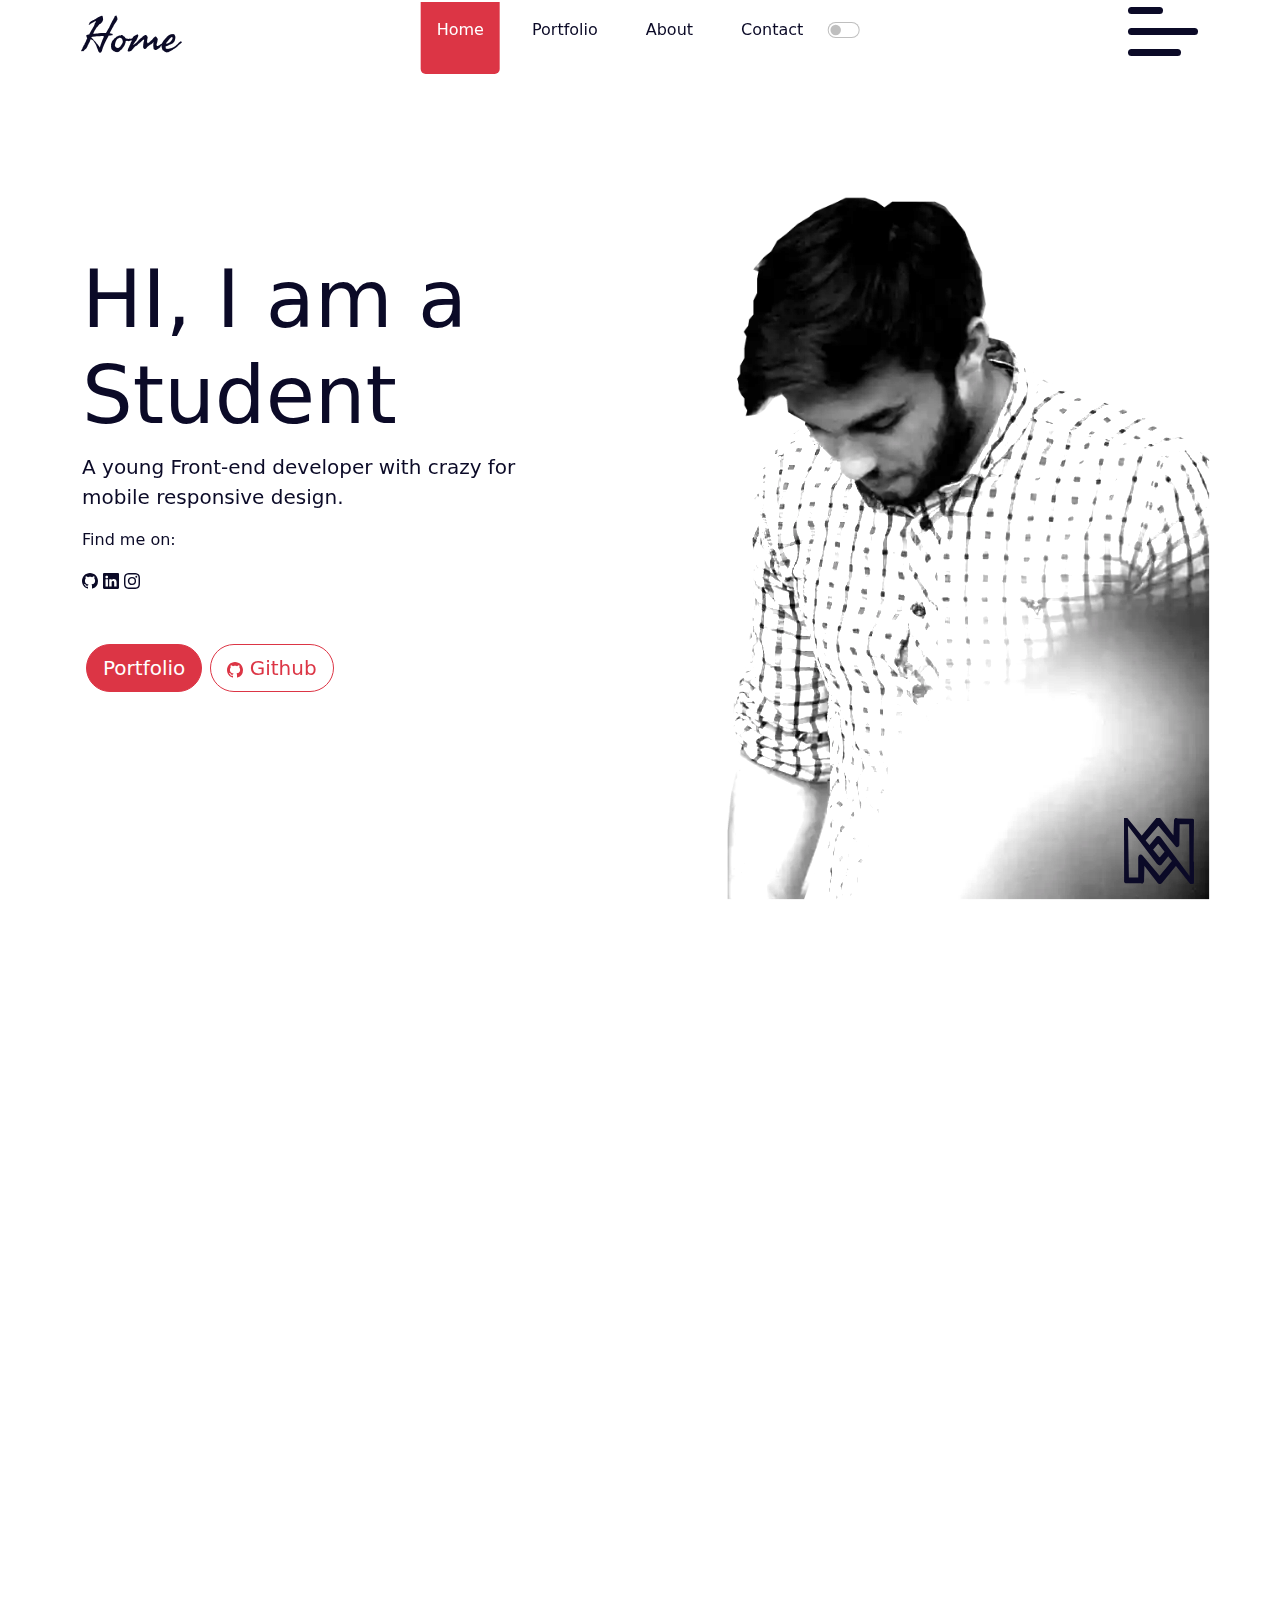
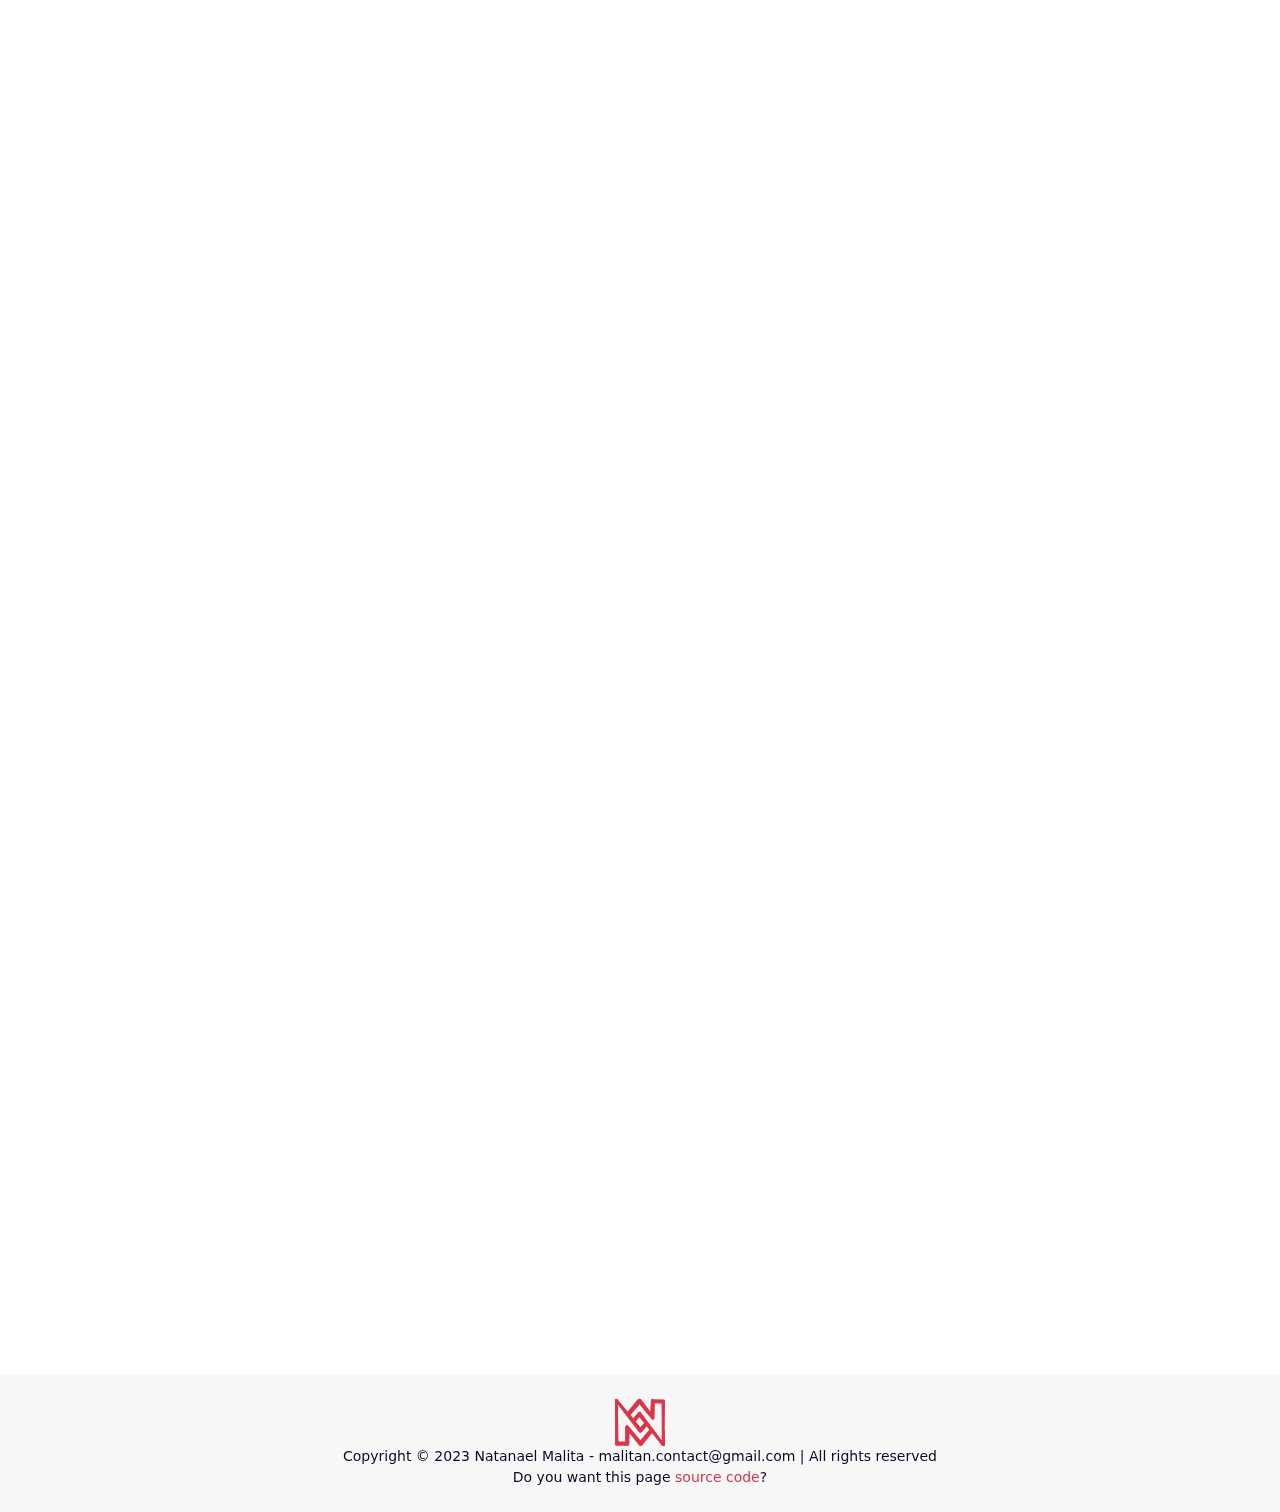
==== commit 0ac99ef9: "to webp" ====
--- a/index.html
+++ b/index.html
@@ -1,4 +1,4 @@
-<!doctype html><html lang="en"><head><meta charset="UTF-8"/><meta http-equiv="X-UA-Compatible" content="IE=edge"/><meta name="viewport" content="width=device-width,initial-scale=1"/><title>Personal Portfolio</title><link href="https://unpkg.com/aos@2.3.1/dist/aos.css" rel="stylesheet"><link rel="shortcut icon" href="assets/favicon.ico"><link rel="icon" type="image/png" sizes="16x16" href="assets/favicon-16x16.png"><link rel="icon" type="image/png" sizes="32x32" href="assets/favicon-32x32.png"><link rel="icon" type="image/png" sizes="48x48" href="assets/favicon-48x48.png"><link rel="manifest" href="assets/manifest.json"><meta name="mobile-web-app-capable" content="yes"><meta name="theme-color" content="#fff"><meta name="application-name" content="webpack-intro"><link rel="apple-touch-icon" sizes="57x57" href="assets/apple-touch-icon-57x57.png"><link rel="apple-touch-icon" sizes="60x60" href="assets/apple-touch-icon-60x60.png"><link rel="apple-touch-icon" sizes="72x72" href="assets/apple-touch-icon-72x72.png"><link rel="apple-touch-icon" sizes="76x76" href="assets/apple-touch-icon-76x76.png"><link rel="apple-touch-icon" sizes="114x114" href="assets/apple-touch-icon-114x114.png"><link rel="apple-touch-icon" sizes="120x120" href="assets/apple-touch-icon-120x120.png"><link rel="apple-touch-icon" sizes="144x144" href="assets/apple-touch-icon-144x144.png"><link rel="apple-touch-icon" sizes="152x152" href="assets/apple-touch-icon-152x152.png"><link rel="apple-touch-icon" sizes="167x167" href="assets/apple-touch-icon-167x167.png"><link rel="apple-touch-icon" sizes="180x180" href="assets/apple-touch-icon-180x180.png"><link rel="apple-touch-icon" sizes="1024x1024" href="assets/apple-touch-icon-1024x1024.png"><meta name="apple-mobile-web-app-capable" content="yes"><meta name="apple-mobile-web-app-status-bar-style" content="black-translucent"><meta name="apple-mobile-web-app-title" content="webpack-intro"><link rel="apple-touch-startup-image" media="(device-width: 320px) and (device-height: 568px) and (-webkit-device-pixel-ratio: 2) and (orientation: portrait)" href="assets/apple-touch-startup-image-640x1136.png"><link rel="apple-touch-startup-image" media="(device-width: 375px) and (device-height: 667px) and (-webkit-device-pixel-ratio: 2) and (orientation: portrait)" href="assets/apple-touch-startup-image-750x1334.png"><link rel="apple-touch-startup-image" media="(device-width: 414px) and (device-height: 896px) and (-webkit-device-pixel-ratio: 2) and (orientation: portrait)" href="assets/apple-touch-startup-image-828x1792.png"><link rel="apple-touch-startup-image" media="(device-width: 375px) and (device-height: 812px) and (-webkit-device-pixel-ratio: 3) and (orientation: portrait)" href="assets/apple-touch-startup-image-1125x2436.png"><link rel="apple-touch-startup-image" media="(device-width: 414px) and (device-height: 736px) and (-webkit-device-pixel-ratio: 3) and (orientation: portrait)" href="assets/apple-touch-startup-image-1242x2208.png"><link rel="apple-touch-startup-image" media="(device-width: 414px) and (device-height: 896px) and (-webkit-device-pixel-ratio: 3) and (orientation: portrait)" href="assets/apple-touch-startup-image-1242x2688.png"><link rel="apple-touch-startup-image" media="(device-width: 768px) and (device-height: 1024px) and (-webkit-device-pixel-ratio: 2) and (orientation: portrait)" href="assets/apple-touch-startup-image-1536x2048.png"><link rel="apple-touch-startup-image" media="(device-width: 834px) and (device-height: 1112px) and (-webkit-device-pixel-ratio: 2) and (orientation: portrait)" href="assets/apple-touch-startup-image-1668x2224.png"><link rel="apple-touch-startup-image" media="(device-width: 834px) and (device-height: 1194px) and (-webkit-device-pixel-ratio: 2) and (orientation: portrait)" href="assets/apple-touch-startup-image-1668x2388.png"><link rel="apple-touch-startup-image" media="(device-width: 1024px) and (device-height: 1366px) and (-webkit-device-pixel-ratio: 2) and (orientation: portrait)" href="assets/apple-touch-startup-image-2048x2732.png"><link rel="apple-touch-startup-image" media="(device-width: 810px) and (device-height: 1080px) and (-webkit-device-pixel-ratio: 2) and (orientation: portrait)" href="assets/apple-touch-startup-image-1620x2160.png"><link rel="apple-touch-startup-image" media="(device-width: 320px) and (device-height: 568px) and (-webkit-device-pixel-ratio: 2) and (orientation: landscape)" href="assets/apple-touch-startup-image-1136x640.png"><link rel="apple-touch-startup-image" media="(device-width: 375px) and (device-height: 667px) and (-webkit-device-pixel-ratio: 2) and (orientation: landscape)" href="assets/apple-touch-startup-image-1334x750.png"><link rel="apple-touch-startup-image" media="(device-width: 414px) and (device-height: 896px) and (-webkit-device-pixel-ratio: 2) and (orientation: landscape)" href="assets/apple-touch-startup-image-1792x828.png"><link rel="apple-touch-startup-image" media="(device-width: 375px) and (device-height: 812px) and (-webkit-device-pixel-ratio: 3) and (orientation: landscape)" href="assets/apple-touch-startup-image-2436x1125.png"><link rel="apple-touch-startup-image" media="(device-width: 414px) and (device-height: 736px) and (-webkit-device-pixel-ratio: 3) and (orientation: landscape)" href="assets/apple-touch-startup-image-2208x1242.png"><link rel="apple-touch-startup-image" media="(device-width: 414px) and (device-height: 896px) and (-webkit-device-pixel-ratio: 3) and (orientation: landscape)" href="assets/apple-touch-startup-image-2688x1242.png"><link rel="apple-touch-startup-image" media="(device-width: 768px) and (device-height: 1024px) and (-webkit-device-pixel-ratio: 2) and (orientation: landscape)" href="assets/apple-touch-startup-image-2048x1536.png"><link rel="apple-touch-startup-image" media="(device-width: 834px) and (device-height: 1112px) and (-webkit-device-pixel-ratio: 2) and (orientation: landscape)" href="assets/apple-touch-startup-image-2224x1668.png"><link rel="apple-touch-startup-image" media="(device-width: 834px) and (device-height: 1194px) and (-webkit-device-pixel-ratio: 2) and (orientation: landscape)" href="assets/apple-touch-startup-image-2388x1668.png"><link rel="apple-touch-startup-image" media="(device-width: 1024px) and (device-height: 1366px) and (-webkit-device-pixel-ratio: 2) and (orientation: landscape)" href="assets/apple-touch-startup-image-2732x2048.png"><link rel="apple-touch-startup-image" media="(device-width: 810px) and (device-height: 1080px) and (-webkit-device-pixel-ratio: 2) and (orientation: landscape)" href="assets/apple-touch-startup-image-2160x1620.png"><link rel="icon" type="image/png" sizes="228x228" href="assets/coast-228x228.png"><meta name="msapplication-TileColor" content="#fff"><meta name="msapplication-TileImage" content="assets/mstile-144x144.png"><meta name="msapplication-config" content="assets/browserconfig.xml"><link rel="yandex-tableau-widget" href="assets/yandex-browser-manifest.json"><script defer="defer" src="main.078fd5ff28d1b244b8a4.js"></script><link href="main.css" rel="stylesheet"></head><body class="theme-light" data-bs-spy="scroll" data-bs-target=".custom-nav-group" data-bs-offset="100" tabindex="0"><script src="https://unpkg.com/aos@2.3.1/dist/aos.js"></script><script>AOS.init({
+<!doctype html><html lang="en"><head><meta charset="UTF-8"/><meta http-equiv="X-UA-Compatible" content="IE=edge"/><meta name="viewport" content="width=device-width,initial-scale=1"/><title>Personal Portfolio</title><link href="https://unpkg.com/aos@2.3.1/dist/aos.css" rel="stylesheet"><link rel="shortcut icon" href="assets/favicon.ico"><link rel="icon" type="image/png" sizes="16x16" href="assets/favicon-16x16.png"><link rel="icon" type="image/png" sizes="32x32" href="assets/favicon-32x32.png"><link rel="icon" type="image/png" sizes="48x48" href="assets/favicon-48x48.png"><link rel="manifest" href="assets/manifest.json"><meta name="mobile-web-app-capable" content="yes"><meta name="theme-color" content="#fff"><meta name="application-name" content="webpack-intro"><link rel="apple-touch-icon" sizes="57x57" href="assets/apple-touch-icon-57x57.png"><link rel="apple-touch-icon" sizes="60x60" href="assets/apple-touch-icon-60x60.png"><link rel="apple-touch-icon" sizes="72x72" href="assets/apple-touch-icon-72x72.png"><link rel="apple-touch-icon" sizes="76x76" href="assets/apple-touch-icon-76x76.png"><link rel="apple-touch-icon" sizes="114x114" href="assets/apple-touch-icon-114x114.png"><link rel="apple-touch-icon" sizes="120x120" href="assets/apple-touch-icon-120x120.png"><link rel="apple-touch-icon" sizes="144x144" href="assets/apple-touch-icon-144x144.png"><link rel="apple-touch-icon" sizes="152x152" href="assets/apple-touch-icon-152x152.png"><link rel="apple-touch-icon" sizes="167x167" href="assets/apple-touch-icon-167x167.png"><link rel="apple-touch-icon" sizes="180x180" href="assets/apple-touch-icon-180x180.png"><link rel="apple-touch-icon" sizes="1024x1024" href="assets/apple-touch-icon-1024x1024.png"><meta name="apple-mobile-web-app-capable" content="yes"><meta name="apple-mobile-web-app-status-bar-style" content="black-translucent"><meta name="apple-mobile-web-app-title" content="webpack-intro"><link rel="apple-touch-startup-image" media="(device-width: 320px) and (device-height: 568px) and (-webkit-device-pixel-ratio: 2) and (orientation: portrait)" href="assets/apple-touch-startup-image-640x1136.png"><link rel="apple-touch-startup-image" media="(device-width: 375px) and (device-height: 667px) and (-webkit-device-pixel-ratio: 2) and (orientation: portrait)" href="assets/apple-touch-startup-image-750x1334.png"><link rel="apple-touch-startup-image" media="(device-width: 414px) and (device-height: 896px) and (-webkit-device-pixel-ratio: 2) and (orientation: portrait)" href="assets/apple-touch-startup-image-828x1792.png"><link rel="apple-touch-startup-image" media="(device-width: 375px) and (device-height: 812px) and (-webkit-device-pixel-ratio: 3) and (orientation: portrait)" href="assets/apple-touch-startup-image-1125x2436.png"><link rel="apple-touch-startup-image" media="(device-width: 414px) and (device-height: 736px) and (-webkit-device-pixel-ratio: 3) and (orientation: portrait)" href="assets/apple-touch-startup-image-1242x2208.png"><link rel="apple-touch-startup-image" media="(device-width: 414px) and (device-height: 896px) and (-webkit-device-pixel-ratio: 3) and (orientation: portrait)" href="assets/apple-touch-startup-image-1242x2688.png"><link rel="apple-touch-startup-image" media="(device-width: 768px) and (device-height: 1024px) and (-webkit-device-pixel-ratio: 2) and (orientation: portrait)" href="assets/apple-touch-startup-image-1536x2048.png"><link rel="apple-touch-startup-image" media="(device-width: 834px) and (device-height: 1112px) and (-webkit-device-pixel-ratio: 2) and (orientation: portrait)" href="assets/apple-touch-startup-image-1668x2224.png"><link rel="apple-touch-startup-image" media="(device-width: 834px) and (device-height: 1194px) and (-webkit-device-pixel-ratio: 2) and (orientation: portrait)" href="assets/apple-touch-startup-image-1668x2388.png"><link rel="apple-touch-startup-image" media="(device-width: 1024px) and (device-height: 1366px) and (-webkit-device-pixel-ratio: 2) and (orientation: portrait)" href="assets/apple-touch-startup-image-2048x2732.png"><link rel="apple-touch-startup-image" media="(device-width: 810px) and (device-height: 1080px) and (-webkit-device-pixel-ratio: 2) and (orientation: portrait)" href="assets/apple-touch-startup-image-1620x2160.png"><link rel="apple-touch-startup-image" media="(device-width: 320px) and (device-height: 568px) and (-webkit-device-pixel-ratio: 2) and (orientation: landscape)" href="assets/apple-touch-startup-image-1136x640.png"><link rel="apple-touch-startup-image" media="(device-width: 375px) and (device-height: 667px) and (-webkit-device-pixel-ratio: 2) and (orientation: landscape)" href="assets/apple-touch-startup-image-1334x750.png"><link rel="apple-touch-startup-image" media="(device-width: 414px) and (device-height: 896px) and (-webkit-device-pixel-ratio: 2) and (orientation: landscape)" href="assets/apple-touch-startup-image-1792x828.png"><link rel="apple-touch-startup-image" media="(device-width: 375px) and (device-height: 812px) and (-webkit-device-pixel-ratio: 3) and (orientation: landscape)" href="assets/apple-touch-startup-image-2436x1125.png"><link rel="apple-touch-startup-image" media="(device-width: 414px) and (device-height: 736px) and (-webkit-device-pixel-ratio: 3) and (orientation: landscape)" href="assets/apple-touch-startup-image-2208x1242.png"><link rel="apple-touch-startup-image" media="(device-width: 414px) and (device-height: 896px) and (-webkit-device-pixel-ratio: 3) and (orientation: landscape)" href="assets/apple-touch-startup-image-2688x1242.png"><link rel="apple-touch-startup-image" media="(device-width: 768px) and (device-height: 1024px) and (-webkit-device-pixel-ratio: 2) and (orientation: landscape)" href="assets/apple-touch-startup-image-2048x1536.png"><link rel="apple-touch-startup-image" media="(device-width: 834px) and (device-height: 1112px) and (-webkit-device-pixel-ratio: 2) and (orientation: landscape)" href="assets/apple-touch-startup-image-2224x1668.png"><link rel="apple-touch-startup-image" media="(device-width: 834px) and (device-height: 1194px) and (-webkit-device-pixel-ratio: 2) and (orientation: landscape)" href="assets/apple-touch-startup-image-2388x1668.png"><link rel="apple-touch-startup-image" media="(device-width: 1024px) and (device-height: 1366px) and (-webkit-device-pixel-ratio: 2) and (orientation: landscape)" href="assets/apple-touch-startup-image-2732x2048.png"><link rel="apple-touch-startup-image" media="(device-width: 810px) and (device-height: 1080px) and (-webkit-device-pixel-ratio: 2) and (orientation: landscape)" href="assets/apple-touch-startup-image-2160x1620.png"><link rel="icon" type="image/png" sizes="228x228" href="assets/coast-228x228.png"><meta name="msapplication-TileColor" content="#fff"><meta name="msapplication-TileImage" content="assets/mstile-144x144.png"><meta name="msapplication-config" content="assets/browserconfig.xml"><link rel="yandex-tableau-widget" href="assets/yandex-browser-manifest.json"><script defer="defer" src="main.c2bc07978ad98c73bef3.js"></script><link href="main.css" rel="stylesheet"></head><body class="theme-light" data-bs-spy="scroll" data-bs-target=".custom-nav-group" data-bs-offset="100" tabindex="0"><script src="https://unpkg.com/aos@2.3.1/dist/aos.js"></script><script>AOS.init({
       offset: 200,
       duration: 600,
       easing: "ease-in-sine",
@@ -7,7 +7,7 @@
 
 AOS.refresh();</script><nav id="navbar-main" class="navbar-custom fixed-top"><div class="container d-flex"><a class="navbar-brand" href="#portfolio">Portfolio</a><div class="nav-link custom-nav-group ms-auto navbar-links d-flex flex-column align-items-center flex-md-row align-items-md-stretch"><a class="nav-link custom-nav-link hook-logo" aria-current="page" href="#hero">Home</a> <a class="nav-link custom-nav-link" href="#portfolio">Portfolio</a> <a class="nav-link custom-nav-link" href="#about">About</a> <a class="nav-link custom-nav-link" href="#contact">Contact</a> <a class="nav-link custom-nav-link hook-logo-footer" href="#footer" style="display: none;"></a><div class="form-check form-switch my-3"><input class="form-check-input" type="checkbox" id="switch-theme"></div></div><label class="hamburger-label ms-auto" for="hamburger-button"><input type="checkbox" id="hamburger-button"/> <span></span> <span></span> <span></span></label></div></nav><header></header><section id="hero"><div class="container"><div class="row"><div class="col-lg-5 d-flex flex-column justify-content-lg-center my-5 hero-text-group" data-aos="fade-up"><h1 class="display-1 mt-5">HI, I am a <span>Student</span></h1><p class="lead">A young <strong>Front-end</strong> developer with crazy for mobile responsive design.</p><div class="find-me"><p>Find me on:</p><a href="https://github.com/nate-mal" target="_blank"><svg xmlns="http://www.w3.org/2000/svg" width="16" height="16" fill="currentColor" class="bi bi-github" viewBox="0 0 16 16"><path d="M8 0C3.58 0 0 3.58 0 8c0 3.54 2.29 6.53 5.47 7.59.4.07.55-.17.55-.38 0-.19-.01-.82-.01-1.49-2.01.37-2.53-.49-2.69-.94-.09-.23-.48-.94-.82-1.13-.28-.15-.68-.52-.01-.53.63-.01 1.08.58 1.23.82.72 1.21 1.87.87 2.33.66.07-.52.28-.87.51-1.07-1.78-.2-3.64-.89-3.64-3.95 0-.87.31-1.59.82-2.15-.08-.2-.36-1.02.08-2.12 0 0 .67-.21 2.2.82.64-.18 1.32-.27 2-.27.68 0 1.36.09 2 .27 1.53-1.04 2.2-.82 2.2-.82.44 1.1.16 1.92.08 2.12.51.56.82 1.27.82 2.15 0 3.07-1.87 3.75-3.65 3.95.29.25.54.73.54 1.48 0 1.07-.01 1.93-.01 2.2 0 .21.15.46.55.38A8.012 8.012 0 0 0 16 8c0-4.42-3.58-8-8-8z"/></svg> </a><a href="https://www.linkedin.com/in/natanael-malita-4b4841199" target="_blank"><svg xmlns="http://www.w3.org/2000/svg" width="16" height="16" fill="currentColor" class="bi bi-linkedin" viewBox="0 0 16 16"><path d="M0 1.146C0 .513.526 0 1.175 0h13.65C15.474 0 16 .513 16 1.146v13.708c0 .633-.526 1.146-1.175 1.146H1.175C.526 16 0 15.487 0 14.854V1.146zm4.943 12.248V6.169H2.542v7.225h2.401zm-1.2-8.212c.837 0 1.358-.554 1.358-1.248-.015-.709-.52-1.248-1.342-1.248-.822 0-1.359.54-1.359 1.248 0 .694.521 1.248 1.327 1.248h.016zm4.908 8.212V9.359c0-.216.016-.432.08-.586.173-.431.568-.878 1.232-.878.869 0 1.216.662 1.216 1.634v3.865h2.401V9.25c0-2.22-1.184-3.252-2.764-3.252-1.274 0-1.845.7-2.165 1.193v.025h-.016a5.54 5.54 0 0 1 .016-.025V6.169h-2.4c.03.678 0 7.225 0 7.225h2.4z"/></svg> </a><a href="https://www.instagram.com/natanaelmalita97/" target="_blank"><svg xmlns="http://www.w3.org/2000/svg" width="16" height="16" fill="currentColor" class="bi bi-instagram" viewBox="0 0 16 16"><path d="M8 0C5.829 0 5.556.01 4.703.048 3.85.088 3.269.222 2.76.42a3.917 3.917 0 0 0-1.417.923A3.927 3.927 0 0 0 .42 2.76C.222 3.268.087 3.85.048 4.7.01 5.555 0 5.827 0 8.001c0 2.172.01 2.444.048 3.297.04.852.174 1.433.372 1.942.205.526.478.972.923 1.417.444.445.89.719 1.416.923.51.198 1.09.333 1.942.372C5.555 15.99 5.827 16 8 16s2.444-.01 3.298-.048c.851-.04 1.434-.174 1.943-.372a3.916 3.916 0 0 0 1.416-.923c.445-.445.718-.891.923-1.417.197-.509.332-1.09.372-1.942C15.99 10.445 16 10.173 16 8s-.01-2.445-.048-3.299c-.04-.851-.175-1.433-.372-1.941a3.926 3.926 0 0 0-.923-1.417A3.911 3.911 0 0 0 13.24.42c-.51-.198-1.092-.333-1.943-.372C10.443.01 10.172 0 7.998 0h.003zm-.717 1.442h.718c2.136 0 2.389.007 3.232.046.78.035 1.204.166 1.486.275.373.145.64.319.92.599.28.28.453.546.598.92.11.281.24.705.275 1.485.039.843.047 1.096.047 3.231s-.008 2.389-.047 3.232c-.035.78-.166 1.203-.275 1.485a2.47 2.47 0 0 1-.599.919c-.28.28-.546.453-.92.598-.28.11-.704.24-1.485.276-.843.038-1.096.047-3.232.047s-2.39-.009-3.233-.047c-.78-.036-1.203-.166-1.485-.276a2.478 2.478 0 0 1-.92-.598 2.48 2.48 0 0 1-.6-.92c-.109-.281-.24-.705-.275-1.485-.038-.843-.046-1.096-.046-3.233 0-2.136.008-2.388.046-3.231.036-.78.166-1.204.276-1.486.145-.373.319-.64.599-.92.28-.28.546-.453.92-.598.282-.11.705-.24 1.485-.276.738-.034 1.024-.044 2.515-.045v.002zm4.988 1.328a.96.96 0 1 0 0 1.92.96.96 0 0 0 0-1.92zm-4.27 1.122a4.109 4.109 0 1 0 0 8.217 4.109 4.109 0 0 0 0-8.217zm0 1.441a2.667 2.667 0 1 1 0 5.334 2.667 2.667 0 0 1 0-5.334z"/></svg></a></div><div class="d-flex flex-column align-items-center align-items-md-start"><div class="mt-5"><a href="#portfolio" class="btn btn-danger btn-lg m-1">Portfolio </a><a href="https://github.com/nate-mal" target="_blank" class="btn btn-outline-danger btn-lg m-1"><svg xmlns="http://www.w3.org/2000/svg" width="16" height="16" fill="currentColor" class="bi bi-github" viewBox="0 0 16 16"><path d="M8 0C3.58 0 0 3.58 0 8c0 3.54 2.29 6.53 5.47 7.59.4.07.55-.17.55-.38 0-.19-.01-.82-.01-1.49-2.01.37-2.53-.49-2.69-.94-.09-.23-.48-.94-.82-1.13-.28-.15-.68-.52-.01-.53.63-.01 1.08.58 1.23.82.72 1.21 1.87.87 2.33.66.07-.52.28-.87.51-1.07-1.78-.2-3.64-.89-3.64-3.95 0-.87.31-1.59.82-2.15-.08-.2-.36-1.02.08-2.12 0 0 .67-.21 2.2.82.64-.18 1.32-.27 2-.27.68 0 1.36.09 2 .27 1.53-1.04 2.2-.82 2.2-.82.44 1.1.16 1.92.08 2.12.51.56.82 1.27.82 2.15 0 3.07-1.87 3.75-3.65 3.95.29.25.54.73.54 1.48 0 1.07-.01 1.93-.01 2.2 0 .21.15.46.55.38A8.012 8.012 0 0 0 16 8c0-4.42-3.58-8-8-8z"/></svg> Github</a></div></div></div><div id="avatar" class="avatar-wrapper col-lg"><img class="avatar"/> <svg class="logo" xmlns="http://www.w3.org/2000/svg" viewBox="0 0 234.786 220.517"><g data-name="Layer 2"><g fill="currentColor" data-name="Layer 1"><path class="path" stroke="currentColor" stroke-width="5" d="M58.243 219.092H5.323c-.4-.611-1.76-.513-3.06-1.613a6.852 6.852 0 0 1-2-4.178V9.217c-.876-3.5.5-7.259 3.22-8.8a5.194 5.194 0 0 1 6.48 2.2l109.52 134.152 20.88-24.777 9.12 11.142-26.2 32.25a7.048 7.048 0 0 1-4.32 1.026 8.534 8.534 0 0 1-6-3.959l-102.24-134 3.24 183.533h36.26v-69.638c.45-2.639 1.46-5.278 3.34-6.6a4.511 4.511 0 0 1 6.12.88l59.76 70.862 46.08-54.979 10.08 12.315-49.4 61.088a7.73 7.73 0 0 1-6 3.225 8.1 8.1 0 0 1-6.48-4.105l-47.52-61.573-1.48 58.5a8.234 8.234 0 0 1-2.16 4.692c-1.82 1.879-3.86 1.818-4.32 2.441Z" data-name="Path 60"/><path class="path" stroke="currentColor" stroke-width="5" d="m176.887 1.635 52.91.781a4.059 4.059 0 0 1 3.05.988 6.292 6.292 0 0 1 1.94 4.209l-2 203.753c.92 3.189-.2 6.722-2.638 8.327s-5.473.806-7.152-1.885q-54-67.787-108.11-135.563l-21.12 24.511-9-11.256 26.47-31.82a7.077 7.077 0 0 1 4.33-.964 8.6 8.6 0 0 1 6 4.038l100.92 135.303-1.49-183.231-36.71-.976-1.05 69.825a6.8 6.8 0 0 1-2.687 6.632 4.486 4.486 0 0 1-6-1.044l-59.063-71.582L68.867 75.9l-10-12.445 50-60.321A7.657 7.657 0 0 1 114.937 0a8.183 8.183 0 0 1 6.44 4.2l46.91 62.224 2-58.393a8.11 8.11 0 0 1 2.2-4.648 5.63 5.63 0 0 1 4.4-1.745Z" data-name="Path 61"/></g></g></svg></div></div></div></section><section id="portfolio"><div data-aos="zoom-in"><div id="portfolio-content"></div></div></section><section id="about"><div class="container"><div class="row"><div class="col-lg-6 d-flex flex-column justify-content-lg-center my-5 hero-text-group" data-aos="fade-up" data-aos-delay="400"><h1 class="display-5">Hello, I'm <span>Nati Malita</span></h1><p class="lead">Self-Taught Frontend Web Developer</p><h2>Welcome</h2><p>Welcome to my portfolio. I am thrilled you’ve come to visit my showcase of work which includes my personal projects.</p><p>Take a look and feel free to get in touch if you’d like to discuss potential opportunities to work together.</p><article><h2>Background</h2><p>I’m a student who is interested in technology and loves all about the web. I live in Romania and have worked as a professional barista. I’m excited to increase my knowledge and gain the abilities to create amazing websites.</p><p>I graduated a Bachelor's Degree in Political Science in 2020 and now I'm about to get a Bachelor's Degree in Computer Science. I dedicated my time to learning and improving my abilities in modern technology.</p><p>I am an ambitious person who always chalenged himself to gain new skills.</p></article><article><h2>My capabilities</h2><ul class="list-group"><li class="list-group-item d-flex justify-content-between align-items-center">Nextjs <span class="badge"><svg width="394" height="80" viewBox="0 0 394 80" fill="none" xmlns="http://www.w3.org/2000/svg"><path d="M261.919 0.0330722H330.547V12.7H303.323V79.339H289.71V12.7H261.919V0.0330722Z" fill="black"/><path d="M149.052 0.0330722V12.7H94.0421V33.0772H138.281V45.7441H94.0421V66.6721H149.052V79.339H80.43V12.7H80.4243V0.0330722H149.052Z" fill="black"/><path d="M183.32 0.0661486H165.506L229.312 79.3721H247.178L215.271 39.7464L247.127 0.126654L229.312 0.154184L206.352 28.6697L183.32 0.0661486Z" fill="black"/><path d="M201.6 56.7148L192.679 45.6229L165.455 79.4326H183.32L201.6 56.7148Z" fill="black"/><path fill-rule="evenodd" clip-rule="evenodd" d="M80.907 79.339L17.0151 0H0V79.3059H13.6121V16.9516L63.8067 79.339H80.907Z" fill="black"/><path d="M333.607 78.8546C332.61 78.8546 331.762 78.5093 331.052 77.8186C330.342 77.1279 329.991 76.2917 330 75.3011C329.991 74.3377 330.342 73.5106 331.052 72.8199C331.762 72.1292 332.61 71.7838 333.607 71.7838C334.566 71.7838 335.405 72.1292 336.115 72.8199C336.835 73.5106 337.194 74.3377 337.204 75.3011C337.194 75.9554 337.028 76.5552 336.696 77.0914C336.355 77.6368 335.922 78.064 335.377 78.373C334.842 78.6911 334.252 78.8546 333.607 78.8546Z" fill="black"/><path d="M356.84 45.4453H362.872V68.6846C362.863 70.8204 362.401 72.6472 361.498 74.1832C360.585 75.7191 359.321 76.8914 357.698 77.7185C356.084 78.5364 354.193 78.9546 352.044 78.9546C350.079 78.9546 348.318 78.6001 346.75 77.9094C345.182 77.2187 343.937 76.1826 343.024 74.8193C342.101 73.456 341.649 71.7565 341.649 69.7207H347.691C347.7 70.6114 347.903 71.3838 348.29 72.0291C348.677 72.6744 349.212 73.1651 349.895 73.5105C350.586 73.8559 351.38 74.0286 352.274 74.0286C353.243 74.0286 354.073 73.8286 354.746 73.4196C355.419 73.0197 355.936 72.4199 356.296 71.6201C356.646 70.8295 356.831 69.8479 356.84 68.6846V45.4453Z" fill="black"/><path d="M387.691 54.5338C387.544 53.1251 386.898 52.0254 385.773 51.2438C384.638 50.4531 383.172 50.0623 381.373 50.0623C380.11 50.0623 379.022 50.2532 378.118 50.6258C377.214 51.0075 376.513 51.5164 376.033 52.1617C375.554 52.807 375.314 53.5432 375.295 54.3703C375.295 55.061 375.461 55.6608 375.784 56.1607C376.107 56.6696 376.54 57.0968 377.103 57.4422C377.656 57.7966 378.274 58.0874 378.948 58.3237C379.63 58.56 380.313 58.76 380.995 58.9236L384.14 59.6961C385.404 59.9869 386.631 60.3778 387.802 60.8776C388.973 61.3684 390.034 61.9955 390.965 62.7498C391.897 63.5042 392.635 64.413 393.179 65.4764C393.723 66.5397 394 67.7848 394 69.2208C394 71.1566 393.502 72.8562 392.496 74.3285C391.491 75.7917 390.043 76.9369 388.143 77.764C386.252 78.582 383.965 79 381.272 79C378.671 79 376.402 78.6002 374.493 77.8004C372.575 77.0097 371.08 75.8463 370.001 74.3194C368.922 72.7926 368.341 70.9294 368.258 68.7391H374.235C374.318 69.8842 374.687 70.8386 375.314 71.6111C375.95 72.3745 376.78 72.938 377.795 73.3197C378.819 73.6923 379.962 73.8832 381.226 73.8832C382.545 73.8832 383.707 73.6832 384.712 73.2924C385.708 72.9016 386.492 72.3564 387.055 71.6475C387.627 70.9476 387.913 70.1206 387.922 69.1754C387.913 68.312 387.654 67.5939 387.156 67.0304C386.649 66.467 385.948 65.9944 385.053 65.6127C384.15 65.231 383.098 64.8856 381.899 64.5857L378.081 63.6223C375.323 62.9225 373.137 61.8592 371.541 60.4323C369.937 59.0054 369.143 57.115 369.143 54.7429C369.143 52.798 369.678 51.0894 370.758 49.6261C371.827 48.1629 373.294 47.0268 375.148 46.2179C377.011 45.4 379.114 45 381.456 45C383.836 45 385.92 45.4 387.719 46.2179C389.517 47.0268 390.929 48.1538 391.952 49.5897C392.976 51.0257 393.511 52.6707 393.539 54.5338H387.691Z" fill="black"/></svg></span></li><li class="list-group-item d-flex justify-content-between align-items-center">Strapi CMS <span class="badge"><svg height="2500" viewBox=".24262095 .26549587 243.32256626 243.58072911" width="2500" xmlns="http://www.w3.org/2000/svg"><g fill="#8e75ff" fill-rule="evenodd"><path d="m161.893 165.833v-78.73a5.077 5.077 0 0 0 -5.077-5.076h-78.638v-81.267h159.815a5.077 5.077 0 0 1 5.078 5.077v159.996z"/><path d="m78.178.76v81.267h-75.054a2.539 2.539 0 0 1 -1.796-4.333zm83.715 240.206v-75.133h81.178l-76.844 76.927a2.539 2.539 0 0 1 -4.334-1.794zm-83.715-158.939h81.176a2.539 2.539 0 0 1 2.539 2.538v81.268h-78.638a5.077 5.077 0 0 1 -5.077-5.077z" opacity=".405"/></g></svg></span></li><li class="list-group-item d-flex justify-content-between align-items-center">Reactjs <span class="badge"><svg xmlns="http://www.w3.org/2000/svg" viewBox="0 0 40 40" width="16px" height="16px"><path fill="#4e7ab5" d="M20,28.9C8.598,28.9,0,25.17,0,20s8.598-9,20-9s20,3.83,20,9S31.402,28.9,20,28.9z M20,13.932 c-9.729,0-17.125,3.266-17.125,6.131S10.271,26.068,20,26.068s17.125-3.266,17.125-6.131S29.729,13.932,20,13.932z"/><path fill="#4e7ab5" d="M12.402,38C12.401,38,12.402,38,12.402,38c-0.931,0-1.781-0.216-2.528-0.642 c-1.22-0.697-2.095-1.928-2.532-3.562c-1.146-4.282,0.703-11.482,4.713-18.344C16.76,7.407,23.007,2.003,27.599,2.003 c0.93,0,1.78,0.216,2.527,0.642c1.218,0.695,2.094,1.925,2.531,3.558c1.147,4.282-0.703,11.483-4.715,18.345 C23.241,32.594,16.995,38,12.402,38z M27.599,5.003c-2.888,0-8.409,4.193-12.954,11.963c-4.123,7.056-5.332,12.909-4.404,16.054 c0.251,0.849,0.605,1.438,1.121,1.732c2.361,1.348,8.809-2.85,13.991-11.717c4.125-7.057,5.46-12.785,4.406-16.055 c-0.271-0.841-0.604-1.435-1.119-1.728C28.347,5.084,28.006,5.003,27.599,5.003z"/><path fill="#4e7ab5" d="M27.599,37.997C27.599,37.997,27.599,37.997,27.599,37.997c-4.597-0.001-10.843-5.405-15.544-13.449 c-4.01-6.862-5.859-14.063-4.713-18.344C7.779,4.57,8.654,3.339,9.873,2.643C10.621,2.216,11.471,2,12.4,2 c4.595,0,10.84,5.406,15.542,13.452c4.011,6.861,5.86,14.062,4.714,18.345c-0.438,1.633-1.313,2.863-2.53,3.558 C29.379,37.781,28.528,37.997,27.599,37.997z M12.4,5c-0.407,0-0.747,0.082-1.04,0.248c-0.515,0.294-0.874,0.881-1.12,1.732 c-0.928,3.208,0.281,8.999,4.404,16.055c4.541,7.769,10.063,11.962,12.954,11.962l0,0c0.408,0,0.748-0.082,1.041-0.249 c0.514-0.292,0.883-0.876,1.118-1.728c0.867-3.146-0.281-9-4.405-16.055C20.811,9.194,15.29,5,12.4,5z"/><path fill="#8bb7f0" d="M23.5,20c0,1.935-1.565,3.5-3.5,3.5s-3.5-1.565-3.5-3.5s1.565-3.5,3.5-3.5S23.5,18.065,23.5,20z"/><path fill="#4e7ab5" d="M20,24c-2.206,0-4-1.794-4-4s1.794-4,4-4s4,1.794,4,4S22.206,24,20,24z M20,17c-1.654,0-3,1.346-3,3 s1.346,3,3,3s3-1.346,3-3S21.654,17,20,17z"/><path fill="#8bb7f0" d="M20,28.068C9.346,28.068,1,24.524,1,20s8.346-8.068,19-8.068S39,15.476,39,20 S30.654,28.068,20,28.068z M20,12.932c-9.757,0-18,3.237-18,7.068s8.243,7.068,18,7.068S38,23.832,38,20S29.757,12.932,20,12.932z"/><path fill="#8bb7f0" d="M12.402,37C12.401,37,12.402,37,12.402,37c-0.755,0-1.438-0.172-2.033-0.511 c-0.996-0.569-1.689-1.562-2.062-2.952c-1.081-4.037,0.729-10.938,4.61-17.581C17.379,8.33,23.416,3.003,27.599,3.003 c0.754,0,1.438,0.172,2.032,0.511c0.995,0.568,1.688,1.56,2.061,2.948c1.081,4.037-0.729,10.938-4.612,17.582 C22.621,31.672,16.586,37,12.402,37z M27.599,4.003c-3.784,0-9.595,5.239-13.817,12.458c-3.695,6.325-5.507,13.083-4.508,16.818 c0.301,1.123,0.836,1.91,1.592,2.342C11.307,35.872,11.823,36,12.401,36c3.785,0,9.595-5.24,13.814-12.461 c3.697-6.326,5.51-13.085,4.509-16.818c-0.3-1.121-0.835-1.908-1.59-2.338C28.693,4.131,28.177,4.003,27.599,4.003z"/><g><path fill="#8bb7f0" d="M27.599,36.997C27.599,36.997,27.599,36.997,27.599,36.997c-4.187-0.001-10.224-5.327-14.681-12.953 C9.036,17.401,7.227,10.5,8.308,6.463c0.372-1.39,1.065-2.383,2.062-2.952C10.964,3.172,11.647,3,12.4,3 c4.185,0,10.221,5.328,14.679,12.956c3.883,6.642,5.692,13.543,4.61,17.582c-0.371,1.389-1.064,2.381-2.059,2.948 C29.036,36.825,28.353,36.997,27.599,36.997z M12.4,4c-0.577,0-1.094,0.128-1.535,0.379c-0.756,0.432-1.291,1.219-1.592,2.342 c-0.999,3.734,0.813,10.493,4.508,16.818C18,30.757,23.812,35.996,27.599,35.997l0,0c0.578,0,1.095-0.128,1.536-0.38 c0.754-0.43,1.289-1.217,1.589-2.338c1-3.735-0.812-10.494-4.508-16.818C21.996,9.241,16.187,4,12.4,4z"/></g></svg></span></li><li class="list-group-item d-flex justify-content-between align-items-center">Material UI (@mui) <span class="badge"><svg viewBox="0 0 600 476.30000000000007" xmlns="http://www.w3.org/2000/svg" width="2500" height="1985"><path d="M0 259.8V0l225 129.9v86.6L75 129.9v173.2z" fill="#00b0ff"/><path d="M225 129.9L450 0v259.8l-150 86.6-75-43.3 150-86.6v-86.6l-150 86.6z" fill="#0081cb"/><path d="M225 303.1v86.6l150 86.6v-86.6z" fill="#00b0ff"/><path d="M375 476.3l225-129.9V173.2l-75 43.3v86.6l-150 86.6zm150-346.4V43.3L600 0v86.6z" fill="#0081cb"/></svg></span></li><li class="list-group-item d-flex justify-content-between align-items-center">CSS3 <span class="badge"><svg xmlns="http://www.w3.org/2000/svg" viewBox="0 0 128 128"><path fill="#1572B6" d="M18.814 114.123l-10.054-112.771h110.48l-10.064 112.754-45.243 12.543-45.119-12.526z"/><path fill="#33A9DC" d="M64.001 117.062l36.559-10.136 8.601-96.354h-45.16v106.49z"/><path fill="#fff" d="M64.001 51.429h18.302l1.264-14.163h-19.566v-13.831h34.681999999999995l-.332 3.711-3.4 38.114h-30.95v-13.831z"/><path fill="#EBEBEB" d="M64.083 87.349l-.061.018-15.403-4.159-.985-11.031h-13.882l1.937 21.717 28.331 7.863.063-.018v-14.39z"/><path fill="#fff" d="M81.127 64.675l-1.666 18.522-15.426 4.164v14.39l28.354-7.858.208-2.337 2.406-26.881h-13.876z"/><path fill="#EBEBEB" d="M64.048 23.435v13.831000000000001h-33.407999999999994l-.277-3.108-.63-7.012-.331-3.711h34.646zM64.001 51.431v13.831000000000001h-15.209l-.277-3.108-.631-7.012-.33-3.711h16.447z"/></svg></span></li><li class="list-group-item d-flex justify-content-between align-items-center">Responsive design (mobile first) <span class="badge"><svg xmlns="http://www.w3.org/2000/svg" enable-background="new 0 0 68 68" viewBox="0 0 68 68"><path d="M39.04999 54.85503c0 .28003-.22998.5-.5.5H22.06c-.27002 0-.5-.21997-.5-.5 0-.27002.22998-.5.5-.5 1 0 1.75-.31006 2.29999-.94995.95001-1.1001 1.03998-2.92004 1-4.01001H35.25c-.04004 1.09998.06 2.91992 1 4.02002.54999.62988 1.29999.93994 2.29999.93994C38.82001 54.35503 39.04999 54.58501 39.04999 54.85503zM53.20001 7.05498H7.40997c-2.70996 0-4.89996 2.19006-4.89996 4.90002v31.54004c0 2.70996 2.19 4.90002 4.89996 4.90002h31.17004v-6.13013H7.40997c-.66998 0-1.21997-.54993-1.21997-1.22998V11.95501c0-.68005.54999-1.22998 1.21997-1.22998h45.79004c.66998 0 1.21997.54993 1.21997 1.22998v14.04004h3.67999V11.95501C58.09998 9.24505 55.90997 7.05498 53.20001 7.05498zM30.31 44.02495c.71002 0 1.28998.58008 1.28998 1.31006 0 .71997-.57996 1.30005-1.28998 1.30005-.72998 0-1.31-.58008-1.31-1.30005C29 44.60503 29.58002 44.02495 30.31 44.02495z"/><path d="M53.41998,11.95501v3.80994H7.19v-3.80994c0-0.12,0.09998-0.22998,0.21997-0.22998h45.79004
               C53.32001,11.72503,53.41998,11.83501,53.41998,11.95501z"/><rect width="18.167" height="1" x="31.24" y="18.768"/><path d="M26.8986,20.26822v4.5c0,0.55228-0.44772,1-1,1H11.56858c-0.55229,0-1-0.44772-1-1v-4.5c0-0.55228,0.44771-1,1-1H25.8986
-              C26.45088,19.26822,26.8986,19.71593,26.8986,20.26822z"/><rect width="18.167" height="1" x="31.24" y="22.018"/><rect width="5.687" height="1" x="31.24" y="25.268"/><path d="M35.40331 30.26844v8.19007c0 .55228-.44772 1-1 1H26.2033c-.55228 0-1-.44772-1-1v-8.19007c0-.55228.44772-1 1-1h8.20001C34.95559 29.26844 35.40331 29.71616 35.40331 30.26844zM20.76587 30.26844v8.19007c0 .55228-.44772 1-1 1h-8.20001c-.55229 0-1-.44772-1-1v-8.19007c0-.55228.44771-1 1-1h8.20001C20.31816 29.26844 20.76587 29.71616 20.76587 30.26844zM62.48999 26.99505H42.58002c-1.65002 0-3 1.33997-3 3V57.945c0 1.65002 1.34998 3 3 3h19.90997c1.65997 0 3-1.34998 3-3V29.99505C65.48999 28.33501 64.14996 26.99505 62.48999 26.99505zM52 59.76494c-.59003 0-1.07001-.47998-1.07001-1.06995 0-.59998.47998-1.07996 1.07001-1.07996.59998 0 1.08002.47998 1.08002 1.07996C53.08002 59.28496 52.59998 59.76494 52 59.76494zM63.23999 55.445c0 .55005-.44 1-1 1H42.83002c-.55005 0-1-.44995-1-1V30.49505c0-.55994.44995-1 1-1h19.40997c.56 0 1 .44006 1 1V55.445z"/><rect width="15.17" height="9.435" x="44.953" y="37.457"/><rect width="15.17" height="2.506" x="44.953" y="32.223"/><rect width="12.32" height="1" x="44.95" y="52.395"/><rect width="15.17" height="1" x="44.95" y="49.395"/></svg></span></li><li class="list-group-item d-flex justify-content-between align-items-center">Bootstrap <span class="badge"><svg xmlns="http://www.w3.org/2000/svg" width="2500" height="2500" preserveAspectRatio="xMinYMin meet" viewBox="0 0 256 256"><path fill="#563D7C" d="M0 222.991C0 241.223 14.779 256 33.009 256H222.99C241.223 256 256 241.221 256 222.991V33.01C256 14.777 241.221 0 222.991 0H33.01C14.777 0 0 14.779 0 33.009V222.99z"/><path fill="#FFF" d="M106.158 113.238V76.985h31.911c3.04 0 5.97.253 8.792.76 2.822.506 5.319 1.41 7.49 2.713 2.17 1.303 3.907 3.112 5.21 5.427 1.302 2.316 1.954 5.283 1.954 8.9 0 6.513-1.954 11.217-5.862 14.111-3.907 2.895-8.9 4.342-14.979 4.342h-34.516zM72.075 50.5v155h75.112c6.947 0 13.713-.868 20.298-2.605 6.585-1.737 12.446-4.414 17.584-8.032 5.137-3.618 9.226-8.286 12.265-14.002 3.04-5.717 4.559-12.483 4.559-20.298 0-9.697-2.352-17.982-7.055-24.856-4.704-6.875-11.832-11.687-21.384-14.437 6.947-3.328 12.194-7.598 15.74-12.808 3.545-5.21 5.318-11.722 5.318-19.538 0-7.236-1.194-13.314-3.582-18.235-2.388-4.92-5.753-8.864-10.095-11.831-4.341-2.967-9.551-5.102-15.63-6.404-6.078-1.303-12.808-1.954-20.189-1.954H72.075zm34.083 128.515v-42.549h37.121c7.381 0 13.315 1.7 17.802 5.102 4.486 3.401 6.73 9.081 6.73 17.041 0 4.053-.688 7.381-2.063 9.986-1.375 2.605-3.22 4.668-5.536 6.187-2.315 1.52-4.993 2.605-8.032 3.257-3.04.65-6.223.976-9.552.976h-36.47z"/></svg></span></li><li class="list-group-item d-flex justify-content-between align-items-center">Sass <span class="badge"><svg xmlns="http://www.w3.org/2000/svg" aria-label="Sass" viewBox="0 0 512 512"><rect width="512" height="512" fill="#c69" rx="15%"/><path fill="#fff" d="M258,88c-96,33-158,100-152,140s66,72,93,93h0c-35,18-79,45-78,80,2,48,54,33,76,19s44-53,30-94c31-8,58,2,66,8,31,22,15,47,4,51s-4,6,3,4,22-12,22-29c0-43-46-63-103-48-33-35-78-51-76-89,1-14,6-50,95-95s152-27,144,14c-12,62-120,104-158,68-2-4-9-7-5,4,20,50,182,27,189-79C410,79,329,64,258,88ZM172,408c-25,8-24-8-23-14,3-17,17-38,59-59C220,373,193,402,172,408Z"/></svg></span></li><li class="list-group-item d-flex justify-content-between align-items-center">Mysql <span class="badge"><svg xmlns="http://www.w3.org/2000/svg" viewBox="0 0 48 48" width="48px" height="48px"><path fill="#00796b" d="M0.002,35.041h1.92v-7.085l2.667,6.057c0.329,0.755,0.779,1.022,1.662,1.022 s1.315-0.267,1.644-1.022l2.667-5.902v6.93h1.92v-7.258c0-0.697-0.277-1.035-0.849-1.209c-1.367-0.43-2.285-0.059-2.7,0.872 l-2.735,6.16l-2.649-6.16c-0.398-0.93-1.332-1.302-2.7-0.872C0.277,26.748,0,27.085,0,27.782v7.258H0.002z"/><path fill="#00796b" d="M13.441,29.281h1.92v4.055c-0.015,0.2,0.064,0.731,0.99,0.745c0.472,0.008,2.821,0,2.85,0v-4.8h1.92 c0.008,0,0,5.968,0,5.993c0.01,1.472-1.828,1.662-2.673,1.687h-5.006v-0.96c0.01,0,4.787,0.001,4.801,0 c1.088-0.115,0.959-0.714,0.959-0.896v-0.064H16.19c-1.67-0.015-2.735-0.751-2.747-1.59C13.441,33.373,13.479,29.317,13.441,29.281 z"/><path fill="#f57f17" d="M22.081,35.041h4.807c0.63,0,1.242-0.132,1.728-0.36c0.81-0.372,1.144-0.875,1.144-1.536v-1.368 c0-1.476-1.83-1.536-2.88-1.536h-1.92c-0.755,0-0.87-0.456-0.96-0.96v-0.96c0.09-0.384,0.258-0.9,0.923-0.96 c0.773,0,4.836,0,4.836,0v-0.96h-4.566c-0.755,0-3.114,0.09-3.114,1.92v1.187c0,0.84,0.738,1.524,2.34,1.692 c0.18,0.012,0.36,0.024,0.539,0.024c0,0,1.866-0.036,1.92-0.024c1.08,0,0.96,0.84,0.96,0.96v0.96c0,0.132-0.03,0.96-0.971,0.96 c-0.072,0-4.789,0-4.789,0V35.041z"/><path fill="#f57f17" d="M40.32,33.08c0,1.159,0.655,1.809,2.392,1.939c0.162,0.011,0.325,0.021,0.488,0.021H48v-0.96h-4.435 c-0.991,0-1.325-0.416-1.325-1.011v-6.669h-1.92V33.08z"/><path fill="#f57f17" d="M30.704,33.121v-4.8c0-1.02,0.5-1.724,1.916-1.92h0.672h3.447h0.525 c1.416,0.196,2.08,0.899,2.08,1.92v4.782c0,0.827-0.215,1.271-0.916,1.559L39.916,36h-2.16l-1.07-0.96h-1.257l-2.136,0.012 c-0.309,0-0.635-0.043-0.993-0.141C31.226,34.618,30.704,34.054,30.704,33.121z M32.624,33.121c0.098,0.467,0.473,0.96,1.14,0.96 h1.864l-1.068-0.96h2.175l0.519,0.482c0,0,0.186-0.152,0.186-0.482c0-0.33-0.016-4.8-0.016-4.8c-0.098-0.434-0.538-0.96-1.188-0.96 h-2.471c-0.749,0-1.14,0.548-1.14,1.058L32.624,33.121L32.624,33.121z"/><path fill="#00796b" d="M46.199,25.389c-1.031-0.028-1.818,0.068-2.491,0.351c-0.191,0.081-0.496,0.083-0.528,0.323 c0.105,0.11,0.121,0.275,0.205,0.41c0.16,0.26,0.432,0.609,0.674,0.791c0.265,0.2,0.538,0.414,0.821,0.587 c0.504,0.307,1.067,0.483,1.553,0.791c0.286,0.181,0.57,0.411,0.85,0.615c0.138,0.102,0.23,0.259,0.41,0.323 c0-0.01,0-0.019,0-0.029c-0.094-0.12-0.119-0.285-0.205-0.411c-0.127-0.127-0.254-0.254-0.381-0.381 c-0.372-0.494-0.846-0.929-1.348-1.289c-0.401-0.288-1.298-0.677-1.466-1.143c-0.01-0.01-0.019-0.019-0.03-0.03 c0.284-0.032,0.617-0.135,0.879-0.205c0.441-0.118,0.834-0.087,1.289-0.205c0.205-0.059,0.41-0.117,0.615-0.176 c0-0.039,0-0.078,0-0.117c-0.23-0.236-0.395-0.548-0.645-0.762c-0.657-0.559-1.373-1.117-2.11-1.583 c-0.409-0.258-0.915-0.426-1.348-0.645c-0.146-0.074-0.402-0.112-0.498-0.234c-0.228-0.29-0.351-0.659-0.527-0.996 c-0.368-0.708-0.73-1.482-1.055-2.227c-0.223-0.508-0.368-1.01-0.645-1.466c-1.331-2.188-2.764-3.509-4.982-4.807 c-0.472-0.276-1.041-0.385-1.642-0.528c-0.323-0.019-0.645-0.039-0.968-0.059c-0.197-0.083-0.401-0.323-0.587-0.44 c-0.735-0.465-2.621-1.475-3.165-0.147c-0.344,0.838,0.514,1.656,0.821,2.081c0.215,0.298,0.491,0.632,0.645,0.968 c0.101,0.22,0.119,0.441,0.205,0.674c0.213,0.574,0.55,1.228,0.826,1.759c0.139,0.269,0.293,0.551,0.469,0.791 c0.108,0.147,0.293,0.212,0.323,0.44c-0.181,0.253-0.191,0.646-0.293,0.968c-0.458,1.445-0.285,3.24,0.381,4.308 c0.204,0.328,0.686,1.032,1.348,0.762c0.579-0.236,0.45-0.967,0.615-1.612c0.037-0.146,0.014-0.253,0.088-0.351 c0,0.01,0,0.019,0,0.03c0.176,0.351,0.351,0.704,0.528,1.055c0.391,0.629,1.084,1.286,1.67,1.73 c0.304,0.23,0.544,0.628,0.938,0.762c0-0.01,0-0.019,0-0.03c-0.01,0-0.019,0-0.03,0c-0.076-0.119-0.196-0.168-0.293-0.264 c-0.229-0.225-0.485-0.504-0.674-0.762c-0.534-0.725-1.006-1.519-1.436-2.345c-0.205-0.395-0.384-0.829-0.557-1.231 c-0.067-0.155-0.066-0.389-0.205-0.469c-0.19,0.294-0.468,0.532-0.615,0.879c-0.234,0.555-0.265,1.233-0.351,1.934 c-0.052,0.018-0.029,0.006-0.059,0.029c-0.408-0.099-0.552-0.518-0.704-0.879c-0.384-0.912-0.455-2.38-0.117-3.429 c0.087-0.272,0.482-1.127,0.323-1.378c-0.076-0.251-0.328-0.396-0.468-0.587c-0.175-0.236-0.348-0.548-0.469-0.821 c-0.314-0.711-0.612-1.538-0.943-2.257c-0.158-0.344-0.425-0.691-0.645-0.996c-0.243-0.338-0.516-0.587-0.704-0.996 c-0.067-0.145-0.158-0.378-0.059-0.528c0.032-0.101,0.076-0.143,0.176-0.176c0.17-0.132,0.643,0.043,0.821,0.117 c0.47,0.195,0.862,0.381,1.26,0.645c0.191,0.127,0.384,0.372,0.615,0.44c0.088,0,0.176,0,0.264,0 c0.413,0.095,0.875,0.03,1.26,0.147c0.682,0.207,1.292,0.529,1.846,0.879c1.69,1.067,3.071,2.585,4.016,4.397 c0.152,0.292,0.218,0.57,0.351,0.879c0.27,0.624,0.611,1.266,0.879,1.876c0.268,0.609,0.53,1.223,0.909,1.73 c0.2,0.266,0.97,0.409,1.319,0.557c0.245,0.104,0.647,0.211,0.879,0.351c0.444,0.268,0.874,0.587,1.289,0.879 C45.528,24.803,46.167,25.124,46.199,25.389z"/><path fill="#00796b" d="M33.098,14.223c-0.215-0.004-0.367,0.023-0.528,0.059c0,0.01,0,0.019,0,0.03c0.01,0,0.019,0,0.03,0 c0.103,0.21,0.283,0.347,0.41,0.528c0.098,0.205,0.195,0.41,0.293,0.615c0.01-0.01,0.019-0.019,0.029-0.029 c0.181-0.128,0.265-0.332,0.264-0.645c-0.073-0.077-0.084-0.173-0.147-0.264C33.365,14.394,33.203,14.325,33.098,14.223z"/></svg></span></li><li class="list-group-item d-flex justify-content-between align-items-center">Git&Github <span class="badge"><svg xmlns="http://www.w3.org/2000/svg" width="2500" height="2500" preserveAspectRatio="xMinYMin meet" viewBox="0 0 256 256"><path fill="#DE4C36" d="M251.172 116.594L139.4 4.828c-6.433-6.437-16.873-6.437-23.314 0l-23.21 23.21 29.443 29.443c6.842-2.312 14.688-.761 20.142 4.693 5.48 5.489 7.02 13.402 4.652 20.266l28.375 28.376c6.865-2.365 14.786-.835 20.269 4.657 7.663 7.66 7.663 20.075 0 27.74-7.665 7.666-20.08 7.666-27.749 0-5.764-5.77-7.188-14.235-4.27-21.336l-26.462-26.462-.003 69.637a19.82 19.82 0 0 1 5.188 3.71c7.663 7.66 7.663 20.076 0 27.747-7.665 7.662-20.086 7.662-27.74 0-7.663-7.671-7.663-20.086 0-27.746a19.654 19.654 0 0 1 6.421-4.281V94.196a19.378 19.378 0 0 1-6.421-4.281c-5.806-5.798-7.202-14.317-4.227-21.446L81.47 39.442l-76.64 76.635c-6.44 6.443-6.44 16.884 0 23.322l111.774 111.768c6.435 6.438 16.873 6.438 23.316 0l111.251-111.249c6.438-6.44 6.438-16.887 0-23.324"/></svg></span></li></ul><div class="find-me"><p>Find me on:</p><a href="https://github.com/nate-mal" target="_blank"><svg xmlns="http://www.w3.org/2000/svg" width="16" height="16" fill="currentColor" class="bi bi-github" viewBox="0 0 16 16"><path d="M8 0C3.58 0 0 3.58 0 8c0 3.54 2.29 6.53 5.47 7.59.4.07.55-.17.55-.38 0-.19-.01-.82-.01-1.49-2.01.37-2.53-.49-2.69-.94-.09-.23-.48-.94-.82-1.13-.28-.15-.68-.52-.01-.53.63-.01 1.08.58 1.23.82.72 1.21 1.87.87 2.33.66.07-.52.28-.87.51-1.07-1.78-.2-3.64-.89-3.64-3.95 0-.87.31-1.59.82-2.15-.08-.2-.36-1.02.08-2.12 0 0 .67-.21 2.2.82.64-.18 1.32-.27 2-.27.68 0 1.36.09 2 .27 1.53-1.04 2.2-.82 2.2-.82.44 1.1.16 1.92.08 2.12.51.56.82 1.27.82 2.15 0 3.07-1.87 3.75-3.65 3.95.29.25.54.73.54 1.48 0 1.07-.01 1.93-.01 2.2 0 .21.15.46.55.38A8.012 8.012 0 0 0 16 8c0-4.42-3.58-8-8-8z"/></svg> </a><a href="https://www.linkedin.com/in/natanael-malita-4b4841199" target="_blank"><svg xmlns="http://www.w3.org/2000/svg" width="16" height="16" fill="currentColor" class="bi bi-linkedin" viewBox="0 0 16 16"><path d="M0 1.146C0 .513.526 0 1.175 0h13.65C15.474 0 16 .513 16 1.146v13.708c0 .633-.526 1.146-1.175 1.146H1.175C.526 16 0 15.487 0 14.854V1.146zm4.943 12.248V6.169H2.542v7.225h2.401zm-1.2-8.212c.837 0 1.358-.554 1.358-1.248-.015-.709-.52-1.248-1.342-1.248-.822 0-1.359.54-1.359 1.248 0 .694.521 1.248 1.327 1.248h.016zm4.908 8.212V9.359c0-.216.016-.432.08-.586.173-.431.568-.878 1.232-.878.869 0 1.216.662 1.216 1.634v3.865h2.401V9.25c0-2.22-1.184-3.252-2.764-3.252-1.274 0-1.845.7-2.165 1.193v.025h-.016a5.54 5.54 0 0 1 .016-.025V6.169h-2.4c.03.678 0 7.225 0 7.225h2.4z"/></svg> </a><a href="https://www.instagram.com/natanaelmalita97/" target="_blank"><svg xmlns="http://www.w3.org/2000/svg" width="16" height="16" fill="currentColor" class="bi bi-instagram" viewBox="0 0 16 16"><path d="M8 0C5.829 0 5.556.01 4.703.048 3.85.088 3.269.222 2.76.42a3.917 3.917 0 0 0-1.417.923A3.927 3.927 0 0 0 .42 2.76C.222 3.268.087 3.85.048 4.7.01 5.555 0 5.827 0 8.001c0 2.172.01 2.444.048 3.297.04.852.174 1.433.372 1.942.205.526.478.972.923 1.417.444.445.89.719 1.416.923.51.198 1.09.333 1.942.372C5.555 15.99 5.827 16 8 16s2.444-.01 3.298-.048c.851-.04 1.434-.174 1.943-.372a3.916 3.916 0 0 0 1.416-.923c.445-.445.718-.891.923-1.417.197-.509.332-1.09.372-1.942C15.99 10.445 16 10.173 16 8s-.01-2.445-.048-3.299c-.04-.851-.175-1.433-.372-1.941a3.926 3.926 0 0 0-.923-1.417A3.911 3.911 0 0 0 13.24.42c-.51-.198-1.092-.333-1.943-.372C10.443.01 10.172 0 7.998 0h.003zm-.717 1.442h.718c2.136 0 2.389.007 3.232.046.78.035 1.204.166 1.486.275.373.145.64.319.92.599.28.28.453.546.598.92.11.281.24.705.275 1.485.039.843.047 1.096.047 3.231s-.008 2.389-.047 3.232c-.035.78-.166 1.203-.275 1.485a2.47 2.47 0 0 1-.599.919c-.28.28-.546.453-.92.598-.28.11-.704.24-1.485.276-.843.038-1.096.047-3.232.047s-2.39-.009-3.233-.047c-.78-.036-1.203-.166-1.485-.276a2.478 2.478 0 0 1-.92-.598 2.48 2.48 0 0 1-.6-.92c-.109-.281-.24-.705-.275-1.485-.038-.843-.046-1.096-.046-3.233 0-2.136.008-2.388.046-3.231.036-.78.166-1.204.276-1.486.145-.373.319-.64.599-.92.28-.28.546-.453.92-.598.282-.11.705-.24 1.485-.276.738-.034 1.024-.044 2.515-.045v.002zm4.988 1.328a.96.96 0 1 0 0 1.92.96.96 0 0 0 0-1.92zm-4.27 1.122a4.109 4.109 0 1 0 0 8.217 4.109 4.109 0 0 0 0-8.217zm0 1.441a2.667 2.667 0 1 1 0 5.334 2.667 2.667 0 0 1 0-5.334z"/></svg></a></div><div class="d-flex flex-column align-items-center align-items-md-start"><div class="mt-5"><a href="#portfolio" class="btn btn-danger btn-lg m-1">Download CV </a><a href="https://www.linkedin.com/in/natanael-malita-4b4841199" target="_blank" class="btn btn-outline-danger btn-lg m-1"><svg xmlns="http://www.w3.org/2000/svg" width="16" height="16" fill="currentColor" class="bi bi-linkedin" viewBox="0 0 16 16"><path d="M0 1.146C0 .513.526 0 1.175 0h13.65C15.474 0 16 .513 16 1.146v13.708c0 .633-.526 1.146-1.175 1.146H1.175C.526 16 0 15.487 0 14.854V1.146zm4.943 12.248V6.169H2.542v7.225h2.401zm-1.2-8.212c.837 0 1.358-.554 1.358-1.248-.015-.709-.52-1.248-1.342-1.248-.822 0-1.359.54-1.359 1.248 0 .694.521 1.248 1.327 1.248h.016zm4.908 8.212V9.359c0-.216.016-.432.08-.586.173-.431.568-.878 1.232-.878.869 0 1.216.662 1.216 1.634v3.865h2.401V9.25c0-2.22-1.184-3.252-2.764-3.252-1.274 0-1.845.7-2.165 1.193v.025h-.016a5.54 5.54 0 0 1 .016-.025V6.169h-2.4c.03.678 0 7.225 0 7.225h2.4z"/></svg> Linkedin</a></div></div></article></div><div id="avatar-about" class="col-lg-6" data-aos="fade-in"><img class="avatar-about"/></div></div></div></section><section id="contact" class="d-flex flex-column align-items-center justify-content-center"><h1 class="display-4 text-center mb-5" data-aos="fade-in">Let’s Make Something <span class="display-4 d-block">Great Together<span></span></span></h1><form class="needs-validation d-flex flex-column align-items-center justify-content-center" action="https://formsubmit.co/malitan.contact@gmail.com" method="POST" novalidate data-aos="fade-in"><div class="row"><div class="form-group col-lg-6"><label for="contact-name">Let's meet. What's your name*?</label> <input class="form-control" id="contact-name" name="name" required><div class="valid-feedback">Looks good!</div><div class="invalid-feedback">Please tell me your name</div></div><div class="form-group col-lg-6"><label for="contact-email">And your email*...</label> <input type="email" class="form-control" id="contact-email" name="email" required><div class="valid-feedback">Looks good!</div><div class="invalid-feedback">Please provide a valid email address</div></div><div class="form-group col-lg-6"><label for="contact-company">What company do you represent?</label> <input class="form-control" id="contact-company" name="company" placeholder="optional"></div><div class="form-group col-lg-6"><label for="contact-phone">Phone</label> <input type="tel" minlength="7" maxlength="15" class="form-control" id="contact-phone" name="phone" placeholder="optional"><div class="invalid-feedback">Please provide a valid phone number</div></div><div class="form-group col-md-12"><label for="contact-message">Message*</label> <textarea class="form-control" id="contact-message" name="message" rows="3" required></textarea><div class="valid-feedback">Looks good!</div><div class="invalid-feedback">Please provide a Message!</div></div><input type="hidden" name="_autoresponse" value="
+              C26.45088,19.26822,26.8986,19.71593,26.8986,20.26822z"/><rect width="18.167" height="1" x="31.24" y="22.018"/><rect width="5.687" height="1" x="31.24" y="25.268"/><path d="M35.40331 30.26844v8.19007c0 .55228-.44772 1-1 1H26.2033c-.55228 0-1-.44772-1-1v-8.19007c0-.55228.44772-1 1-1h8.20001C34.95559 29.26844 35.40331 29.71616 35.40331 30.26844zM20.76587 30.26844v8.19007c0 .55228-.44772 1-1 1h-8.20001c-.55229 0-1-.44772-1-1v-8.19007c0-.55228.44771-1 1-1h8.20001C20.31816 29.26844 20.76587 29.71616 20.76587 30.26844zM62.48999 26.99505H42.58002c-1.65002 0-3 1.33997-3 3V57.945c0 1.65002 1.34998 3 3 3h19.90997c1.65997 0 3-1.34998 3-3V29.99505C65.48999 28.33501 64.14996 26.99505 62.48999 26.99505zM52 59.76494c-.59003 0-1.07001-.47998-1.07001-1.06995 0-.59998.47998-1.07996 1.07001-1.07996.59998 0 1.08002.47998 1.08002 1.07996C53.08002 59.28496 52.59998 59.76494 52 59.76494zM63.23999 55.445c0 .55005-.44 1-1 1H42.83002c-.55005 0-1-.44995-1-1V30.49505c0-.55994.44995-1 1-1h19.40997c.56 0 1 .44006 1 1V55.445z"/><rect width="15.17" height="9.435" x="44.953" y="37.457"/><rect width="15.17" height="2.506" x="44.953" y="32.223"/><rect width="12.32" height="1" x="44.95" y="52.395"/><rect width="15.17" height="1" x="44.95" y="49.395"/></svg></span></li><li class="list-group-item d-flex justify-content-between align-items-center">Bootstrap <span class="badge"><svg xmlns="http://www.w3.org/2000/svg" width="2500" height="2500" preserveAspectRatio="xMinYMin meet" viewBox="0 0 256 256"><path fill="#563D7C" d="M0 222.991C0 241.223 14.779 256 33.009 256H222.99C241.223 256 256 241.221 256 222.991V33.01C256 14.777 241.221 0 222.991 0H33.01C14.777 0 0 14.779 0 33.009V222.99z"/><path fill="#FFF" d="M106.158 113.238V76.985h31.911c3.04 0 5.97.253 8.792.76 2.822.506 5.319 1.41 7.49 2.713 2.17 1.303 3.907 3.112 5.21 5.427 1.302 2.316 1.954 5.283 1.954 8.9 0 6.513-1.954 11.217-5.862 14.111-3.907 2.895-8.9 4.342-14.979 4.342h-34.516zM72.075 50.5v155h75.112c6.947 0 13.713-.868 20.298-2.605 6.585-1.737 12.446-4.414 17.584-8.032 5.137-3.618 9.226-8.286 12.265-14.002 3.04-5.717 4.559-12.483 4.559-20.298 0-9.697-2.352-17.982-7.055-24.856-4.704-6.875-11.832-11.687-21.384-14.437 6.947-3.328 12.194-7.598 15.74-12.808 3.545-5.21 5.318-11.722 5.318-19.538 0-7.236-1.194-13.314-3.582-18.235-2.388-4.92-5.753-8.864-10.095-11.831-4.341-2.967-9.551-5.102-15.63-6.404-6.078-1.303-12.808-1.954-20.189-1.954H72.075zm34.083 128.515v-42.549h37.121c7.381 0 13.315 1.7 17.802 5.102 4.486 3.401 6.73 9.081 6.73 17.041 0 4.053-.688 7.381-2.063 9.986-1.375 2.605-3.22 4.668-5.536 6.187-2.315 1.52-4.993 2.605-8.032 3.257-3.04.65-6.223.976-9.552.976h-36.47z"/></svg></span></li><li class="list-group-item d-flex justify-content-between align-items-center">Sass <span class="badge"><svg xmlns="http://www.w3.org/2000/svg" aria-label="Sass" viewBox="0 0 512 512"><rect width="512" height="512" fill="#c69" rx="15%"/><path fill="#fff" d="M258,88c-96,33-158,100-152,140s66,72,93,93h0c-35,18-79,45-78,80,2,48,54,33,76,19s44-53,30-94c31-8,58,2,66,8,31,22,15,47,4,51s-4,6,3,4,22-12,22-29c0-43-46-63-103-48-33-35-78-51-76-89,1-14,6-50,95-95s152-27,144,14c-12,62-120,104-158,68-2-4-9-7-5,4,20,50,182,27,189-79C410,79,329,64,258,88ZM172,408c-25,8-24-8-23-14,3-17,17-38,59-59C220,373,193,402,172,408Z"/></svg></span></li><li class="list-group-item d-flex justify-content-between align-items-center">Mysql <span class="badge"><svg xmlns="http://www.w3.org/2000/svg" viewBox="0 0 48 48" width="48px" height="48px"><path fill="#00796b" d="M0.002,35.041h1.92v-7.085l2.667,6.057c0.329,0.755,0.779,1.022,1.662,1.022 s1.315-0.267,1.644-1.022l2.667-5.902v6.93h1.92v-7.258c0-0.697-0.277-1.035-0.849-1.209c-1.367-0.43-2.285-0.059-2.7,0.872 l-2.735,6.16l-2.649-6.16c-0.398-0.93-1.332-1.302-2.7-0.872C0.277,26.748,0,27.085,0,27.782v7.258H0.002z"/><path fill="#00796b" d="M13.441,29.281h1.92v4.055c-0.015,0.2,0.064,0.731,0.99,0.745c0.472,0.008,2.821,0,2.85,0v-4.8h1.92 c0.008,0,0,5.968,0,5.993c0.01,1.472-1.828,1.662-2.673,1.687h-5.006v-0.96c0.01,0,4.787,0.001,4.801,0 c1.088-0.115,0.959-0.714,0.959-0.896v-0.064H16.19c-1.67-0.015-2.735-0.751-2.747-1.59C13.441,33.373,13.479,29.317,13.441,29.281 z"/><path fill="#f57f17" d="M22.081,35.041h4.807c0.63,0,1.242-0.132,1.728-0.36c0.81-0.372,1.144-0.875,1.144-1.536v-1.368 c0-1.476-1.83-1.536-2.88-1.536h-1.92c-0.755,0-0.87-0.456-0.96-0.96v-0.96c0.09-0.384,0.258-0.9,0.923-0.96 c0.773,0,4.836,0,4.836,0v-0.96h-4.566c-0.755,0-3.114,0.09-3.114,1.92v1.187c0,0.84,0.738,1.524,2.34,1.692 c0.18,0.012,0.36,0.024,0.539,0.024c0,0,1.866-0.036,1.92-0.024c1.08,0,0.96,0.84,0.96,0.96v0.96c0,0.132-0.03,0.96-0.971,0.96 c-0.072,0-4.789,0-4.789,0V35.041z"/><path fill="#f57f17" d="M40.32,33.08c0,1.159,0.655,1.809,2.392,1.939c0.162,0.011,0.325,0.021,0.488,0.021H48v-0.96h-4.435 c-0.991,0-1.325-0.416-1.325-1.011v-6.669h-1.92V33.08z"/><path fill="#f57f17" d="M30.704,33.121v-4.8c0-1.02,0.5-1.724,1.916-1.92h0.672h3.447h0.525 c1.416,0.196,2.08,0.899,2.08,1.92v4.782c0,0.827-0.215,1.271-0.916,1.559L39.916,36h-2.16l-1.07-0.96h-1.257l-2.136,0.012 c-0.309,0-0.635-0.043-0.993-0.141C31.226,34.618,30.704,34.054,30.704,33.121z M32.624,33.121c0.098,0.467,0.473,0.96,1.14,0.96 h1.864l-1.068-0.96h2.175l0.519,0.482c0,0,0.186-0.152,0.186-0.482c0-0.33-0.016-4.8-0.016-4.8c-0.098-0.434-0.538-0.96-1.188-0.96 h-2.471c-0.749,0-1.14,0.548-1.14,1.058L32.624,33.121L32.624,33.121z"/><path fill="#00796b" d="M46.199,25.389c-1.031-0.028-1.818,0.068-2.491,0.351c-0.191,0.081-0.496,0.083-0.528,0.323 c0.105,0.11,0.121,0.275,0.205,0.41c0.16,0.26,0.432,0.609,0.674,0.791c0.265,0.2,0.538,0.414,0.821,0.587 c0.504,0.307,1.067,0.483,1.553,0.791c0.286,0.181,0.57,0.411,0.85,0.615c0.138,0.102,0.23,0.259,0.41,0.323 c0-0.01,0-0.019,0-0.029c-0.094-0.12-0.119-0.285-0.205-0.411c-0.127-0.127-0.254-0.254-0.381-0.381 c-0.372-0.494-0.846-0.929-1.348-1.289c-0.401-0.288-1.298-0.677-1.466-1.143c-0.01-0.01-0.019-0.019-0.03-0.03 c0.284-0.032,0.617-0.135,0.879-0.205c0.441-0.118,0.834-0.087,1.289-0.205c0.205-0.059,0.41-0.117,0.615-0.176 c0-0.039,0-0.078,0-0.117c-0.23-0.236-0.395-0.548-0.645-0.762c-0.657-0.559-1.373-1.117-2.11-1.583 c-0.409-0.258-0.915-0.426-1.348-0.645c-0.146-0.074-0.402-0.112-0.498-0.234c-0.228-0.29-0.351-0.659-0.527-0.996 c-0.368-0.708-0.73-1.482-1.055-2.227c-0.223-0.508-0.368-1.01-0.645-1.466c-1.331-2.188-2.764-3.509-4.982-4.807 c-0.472-0.276-1.041-0.385-1.642-0.528c-0.323-0.019-0.645-0.039-0.968-0.059c-0.197-0.083-0.401-0.323-0.587-0.44 c-0.735-0.465-2.621-1.475-3.165-0.147c-0.344,0.838,0.514,1.656,0.821,2.081c0.215,0.298,0.491,0.632,0.645,0.968 c0.101,0.22,0.119,0.441,0.205,0.674c0.213,0.574,0.55,1.228,0.826,1.759c0.139,0.269,0.293,0.551,0.469,0.791 c0.108,0.147,0.293,0.212,0.323,0.44c-0.181,0.253-0.191,0.646-0.293,0.968c-0.458,1.445-0.285,3.24,0.381,4.308 c0.204,0.328,0.686,1.032,1.348,0.762c0.579-0.236,0.45-0.967,0.615-1.612c0.037-0.146,0.014-0.253,0.088-0.351 c0,0.01,0,0.019,0,0.03c0.176,0.351,0.351,0.704,0.528,1.055c0.391,0.629,1.084,1.286,1.67,1.73 c0.304,0.23,0.544,0.628,0.938,0.762c0-0.01,0-0.019,0-0.03c-0.01,0-0.019,0-0.03,0c-0.076-0.119-0.196-0.168-0.293-0.264 c-0.229-0.225-0.485-0.504-0.674-0.762c-0.534-0.725-1.006-1.519-1.436-2.345c-0.205-0.395-0.384-0.829-0.557-1.231 c-0.067-0.155-0.066-0.389-0.205-0.469c-0.19,0.294-0.468,0.532-0.615,0.879c-0.234,0.555-0.265,1.233-0.351,1.934 c-0.052,0.018-0.029,0.006-0.059,0.029c-0.408-0.099-0.552-0.518-0.704-0.879c-0.384-0.912-0.455-2.38-0.117-3.429 c0.087-0.272,0.482-1.127,0.323-1.378c-0.076-0.251-0.328-0.396-0.468-0.587c-0.175-0.236-0.348-0.548-0.469-0.821 c-0.314-0.711-0.612-1.538-0.943-2.257c-0.158-0.344-0.425-0.691-0.645-0.996c-0.243-0.338-0.516-0.587-0.704-0.996 c-0.067-0.145-0.158-0.378-0.059-0.528c0.032-0.101,0.076-0.143,0.176-0.176c0.17-0.132,0.643,0.043,0.821,0.117 c0.47,0.195,0.862,0.381,1.26,0.645c0.191,0.127,0.384,0.372,0.615,0.44c0.088,0,0.176,0,0.264,0 c0.413,0.095,0.875,0.03,1.26,0.147c0.682,0.207,1.292,0.529,1.846,0.879c1.69,1.067,3.071,2.585,4.016,4.397 c0.152,0.292,0.218,0.57,0.351,0.879c0.27,0.624,0.611,1.266,0.879,1.876c0.268,0.609,0.53,1.223,0.909,1.73 c0.2,0.266,0.97,0.409,1.319,0.557c0.245,0.104,0.647,0.211,0.879,0.351c0.444,0.268,0.874,0.587,1.289,0.879 C45.528,24.803,46.167,25.124,46.199,25.389z"/><path fill="#00796b" d="M33.098,14.223c-0.215-0.004-0.367,0.023-0.528,0.059c0,0.01,0,0.019,0,0.03c0.01,0,0.019,0,0.03,0 c0.103,0.21,0.283,0.347,0.41,0.528c0.098,0.205,0.195,0.41,0.293,0.615c0.01-0.01,0.019-0.019,0.029-0.029 c0.181-0.128,0.265-0.332,0.264-0.645c-0.073-0.077-0.084-0.173-0.147-0.264C33.365,14.394,33.203,14.325,33.098,14.223z"/></svg></span></li><li class="list-group-item d-flex justify-content-between align-items-center">Git&Github <span class="badge"><svg xmlns="http://www.w3.org/2000/svg" width="2500" height="2500" preserveAspectRatio="xMinYMin meet" viewBox="0 0 256 256"><path fill="#DE4C36" d="M251.172 116.594L139.4 4.828c-6.433-6.437-16.873-6.437-23.314 0l-23.21 23.21 29.443 29.443c6.842-2.312 14.688-.761 20.142 4.693 5.48 5.489 7.02 13.402 4.652 20.266l28.375 28.376c6.865-2.365 14.786-.835 20.269 4.657 7.663 7.66 7.663 20.075 0 27.74-7.665 7.666-20.08 7.666-27.749 0-5.764-5.77-7.188-14.235-4.27-21.336l-26.462-26.462-.003 69.637a19.82 19.82 0 0 1 5.188 3.71c7.663 7.66 7.663 20.076 0 27.747-7.665 7.662-20.086 7.662-27.74 0-7.663-7.671-7.663-20.086 0-27.746a19.654 19.654 0 0 1 6.421-4.281V94.196a19.378 19.378 0 0 1-6.421-4.281c-5.806-5.798-7.202-14.317-4.227-21.446L81.47 39.442l-76.64 76.635c-6.44 6.443-6.44 16.884 0 23.322l111.774 111.768c6.435 6.438 16.873 6.438 23.316 0l111.251-111.249c6.438-6.44 6.438-16.887 0-23.324"/></svg></span></li></ul><div class="find-me"><p>Find me on:</p><a href="https://github.com/nate-mal" target="_blank"><svg xmlns="http://www.w3.org/2000/svg" width="16" height="16" fill="currentColor" class="bi bi-github" viewBox="0 0 16 16"><path d="M8 0C3.58 0 0 3.58 0 8c0 3.54 2.29 6.53 5.47 7.59.4.07.55-.17.55-.38 0-.19-.01-.82-.01-1.49-2.01.37-2.53-.49-2.69-.94-.09-.23-.48-.94-.82-1.13-.28-.15-.68-.52-.01-.53.63-.01 1.08.58 1.23.82.72 1.21 1.87.87 2.33.66.07-.52.28-.87.51-1.07-1.78-.2-3.64-.89-3.64-3.95 0-.87.31-1.59.82-2.15-.08-.2-.36-1.02.08-2.12 0 0 .67-.21 2.2.82.64-.18 1.32-.27 2-.27.68 0 1.36.09 2 .27 1.53-1.04 2.2-.82 2.2-.82.44 1.1.16 1.92.08 2.12.51.56.82 1.27.82 2.15 0 3.07-1.87 3.75-3.65 3.95.29.25.54.73.54 1.48 0 1.07-.01 1.93-.01 2.2 0 .21.15.46.55.38A8.012 8.012 0 0 0 16 8c0-4.42-3.58-8-8-8z"/></svg> </a><a href="https://www.linkedin.com/in/natanael-malita-4b4841199" target="_blank"><svg xmlns="http://www.w3.org/2000/svg" width="16" height="16" fill="currentColor" class="bi bi-linkedin" viewBox="0 0 16 16"><path d="M0 1.146C0 .513.526 0 1.175 0h13.65C15.474 0 16 .513 16 1.146v13.708c0 .633-.526 1.146-1.175 1.146H1.175C.526 16 0 15.487 0 14.854V1.146zm4.943 12.248V6.169H2.542v7.225h2.401zm-1.2-8.212c.837 0 1.358-.554 1.358-1.248-.015-.709-.52-1.248-1.342-1.248-.822 0-1.359.54-1.359 1.248 0 .694.521 1.248 1.327 1.248h.016zm4.908 8.212V9.359c0-.216.016-.432.08-.586.173-.431.568-.878 1.232-.878.869 0 1.216.662 1.216 1.634v3.865h2.401V9.25c0-2.22-1.184-3.252-2.764-3.252-1.274 0-1.845.7-2.165 1.193v.025h-.016a5.54 5.54 0 0 1 .016-.025V6.169h-2.4c.03.678 0 7.225 0 7.225h2.4z"/></svg> </a><a href="https://www.instagram.com/natanaelmalita97/" target="_blank"><svg xmlns="http://www.w3.org/2000/svg" width="16" height="16" fill="currentColor" class="bi bi-instagram" viewBox="0 0 16 16"><path d="M8 0C5.829 0 5.556.01 4.703.048 3.85.088 3.269.222 2.76.42a3.917 3.917 0 0 0-1.417.923A3.927 3.927 0 0 0 .42 2.76C.222 3.268.087 3.85.048 4.7.01 5.555 0 5.827 0 8.001c0 2.172.01 2.444.048 3.297.04.852.174 1.433.372 1.942.205.526.478.972.923 1.417.444.445.89.719 1.416.923.51.198 1.09.333 1.942.372C5.555 15.99 5.827 16 8 16s2.444-.01 3.298-.048c.851-.04 1.434-.174 1.943-.372a3.916 3.916 0 0 0 1.416-.923c.445-.445.718-.891.923-1.417.197-.509.332-1.09.372-1.942C15.99 10.445 16 10.173 16 8s-.01-2.445-.048-3.299c-.04-.851-.175-1.433-.372-1.941a3.926 3.926 0 0 0-.923-1.417A3.911 3.911 0 0 0 13.24.42c-.51-.198-1.092-.333-1.943-.372C10.443.01 10.172 0 7.998 0h.003zm-.717 1.442h.718c2.136 0 2.389.007 3.232.046.78.035 1.204.166 1.486.275.373.145.64.319.92.599.28.28.453.546.598.92.11.281.24.705.275 1.485.039.843.047 1.096.047 3.231s-.008 2.389-.047 3.232c-.035.78-.166 1.203-.275 1.485a2.47 2.47 0 0 1-.599.919c-.28.28-.546.453-.92.598-.28.11-.704.24-1.485.276-.843.038-1.096.047-3.232.047s-2.39-.009-3.233-.047c-.78-.036-1.203-.166-1.485-.276a2.478 2.478 0 0 1-.92-.598 2.48 2.48 0 0 1-.6-.92c-.109-.281-.24-.705-.275-1.485-.038-.843-.046-1.096-.046-3.233 0-2.136.008-2.388.046-3.231.036-.78.166-1.204.276-1.486.145-.373.319-.64.599-.92.28-.28.546-.453.92-.598.282-.11.705-.24 1.485-.276.738-.034 1.024-.044 2.515-.045v.002zm4.988 1.328a.96.96 0 1 0 0 1.92.96.96 0 0 0 0-1.92zm-4.27 1.122a4.109 4.109 0 1 0 0 8.217 4.109 4.109 0 0 0 0-8.217zm0 1.441a2.667 2.667 0 1 1 0 5.334 2.667 2.667 0 0 1 0-5.334z"/></svg></a></div><div class="d-flex flex-column align-items-center align-items-md-start"><div class="mt-5"><a href="https://nate-mal.github.io/resume.pdf" class="btn btn-danger btn-lg m-1">Resume </a><a href="https://www.linkedin.com/in/natanael-malita-4b4841199" target="_blank" class="btn btn-outline-danger btn-lg m-1"><svg xmlns="http://www.w3.org/2000/svg" width="16" height="16" fill="currentColor" class="bi bi-linkedin" viewBox="0 0 16 16"><path d="M0 1.146C0 .513.526 0 1.175 0h13.65C15.474 0 16 .513 16 1.146v13.708c0 .633-.526 1.146-1.175 1.146H1.175C.526 16 0 15.487 0 14.854V1.146zm4.943 12.248V6.169H2.542v7.225h2.401zm-1.2-8.212c.837 0 1.358-.554 1.358-1.248-.015-.709-.52-1.248-1.342-1.248-.822 0-1.359.54-1.359 1.248 0 .694.521 1.248 1.327 1.248h.016zm4.908 8.212V9.359c0-.216.016-.432.08-.586.173-.431.568-.878 1.232-.878.869 0 1.216.662 1.216 1.634v3.865h2.401V9.25c0-2.22-1.184-3.252-2.764-3.252-1.274 0-1.845.7-2.165 1.193v.025h-.016a5.54 5.54 0 0 1 .016-.025V6.169h-2.4c.03.678 0 7.225 0 7.225h2.4z"/></svg> Linkedin</a></div></div></article></div><div id="avatar-about" class="col-lg-6" data-aos="fade-in"><img class="avatar-about"/></div></div></div></section><section id="contact" class="d-flex flex-column align-items-center justify-content-center"><h1 class="display-4 text-center mb-5" data-aos="fade-in">Let’s Make Something <span class="display-4 d-block">Great Together<span></span></span></h1><form class="needs-validation d-flex flex-column align-items-center justify-content-center" action="https://formsubmit.co/malitan.contact@gmail.com" method="POST" novalidate data-aos="fade-in"><div class="row"><div class="form-group col-lg-6"><label for="contact-name">Let's meet. What's your name*?</label> <input class="form-control" id="contact-name" name="name" required><div class="valid-feedback">Looks good!</div><div class="invalid-feedback">Please tell me your name</div></div><div class="form-group col-lg-6"><label for="contact-email">And your email*...</label> <input type="email" class="form-control" id="contact-email" name="email" required><div class="valid-feedback">Looks good!</div><div class="invalid-feedback">Please provide a valid email address</div></div><div class="form-group col-lg-6"><label for="contact-company">What company do you represent?</label> <input class="form-control" id="contact-company" name="company" placeholder="optional"></div><div class="form-group col-lg-6"><label for="contact-phone">Phone</label> <input type="tel" minlength="7" maxlength="15" class="form-control" id="contact-phone" name="phone" placeholder="optional"><div class="invalid-feedback">Please provide a valid phone number</div></div><div class="form-group col-md-12"><label for="contact-message">Message*</label> <textarea class="form-control" id="contact-message" name="message" rows="3" required></textarea><div class="valid-feedback">Looks good!</div><div class="invalid-feedback">Please provide a Message!</div></div><input type="hidden" name="_autoresponse" value="
             Thank you!
             Your message has been successfully sent. I will contact you very soon!
             "></div><input type="hidden" name="_template" value="table"> <input type="hidden" name="_replyTo" value="table"> <input type="hidden" name="_next" value="https://nate-mal.github.io/thanks.html"> <button type="submit" class="btn btn-danger px-5 py-2 my-3">Let’s work</button></form></section><footer id="footer" class="text-center py-4"><div class="container"><div class="row"><div class="col d-flex flex-column justify-content-center align-items-center"><svg class="logoBottom" xmlns="http://www.w3.org/2000/svg" viewBox="0 0 234.786 220.517"><g data-name="Layer 2"><g fill="currentColor" data-name="Layer 1"><path class="path" stroke="currentColor" stroke-width="5" d="M58.243 219.092H5.323c-.4-.611-1.76-.513-3.06-1.613a6.852 6.852 0 0 1-2-4.178V9.217c-.876-3.5.5-7.259 3.22-8.8a5.194 5.194 0 0 1 6.48 2.2l109.52 134.152 20.88-24.777 9.12 11.142-26.2 32.25a7.048 7.048 0 0 1-4.32 1.026 8.534 8.534 0 0 1-6-3.959l-102.24-134 3.24 183.533h36.26v-69.638c.45-2.639 1.46-5.278 3.34-6.6a4.511 4.511 0 0 1 6.12.88l59.76 70.862 46.08-54.979 10.08 12.315-49.4 61.088a7.73 7.73 0 0 1-6 3.225 8.1 8.1 0 0 1-6.48-4.105l-47.52-61.573-1.48 58.5a8.234 8.234 0 0 1-2.16 4.692c-1.82 1.879-3.86 1.818-4.32 2.441Z" data-name="Path 60"/><path class="path" stroke="currentColor" stroke-width="5" d="m176.887 1.635 52.91.781a4.059 4.059 0 0 1 3.05.988 6.292 6.292 0 0 1 1.94 4.209l-2 203.753c.92 3.189-.2 6.722-2.638 8.327s-5.473.806-7.152-1.885q-54-67.787-108.11-135.563l-21.12 24.511-9-11.256 26.47-31.82a7.077 7.077 0 0 1 4.33-.964 8.6 8.6 0 0 1 6 4.038l100.92 135.303-1.49-183.231-36.71-.976-1.05 69.825a6.8 6.8 0 0 1-2.687 6.632 4.486 4.486 0 0 1-6-1.044l-59.063-71.582L68.867 75.9l-10-12.445 50-60.321A7.657 7.657 0 0 1 114.937 0a8.183 8.183 0 0 1 6.44 4.2l46.91 62.224 2-58.393a8.11 8.11 0 0 1 2.2-4.648 5.63 5.63 0 0 1 4.4-1.745Z" data-name="Path 61"/></g></g></svg> <small>Copyright © 2023 Natanael Malita - <a href="mailto:malitan.contact@gmail.com">malitan.contact@gmail.com</a> | All rights reserved</small> <small>Do you want this page <a class="danger" target="_blank" href="https://github.com/nate-mal/portfolio">source code</a>?</small></div></div></div></footer><script>// Example starter JavaScript for disabling form submissions if there are invalid fields
